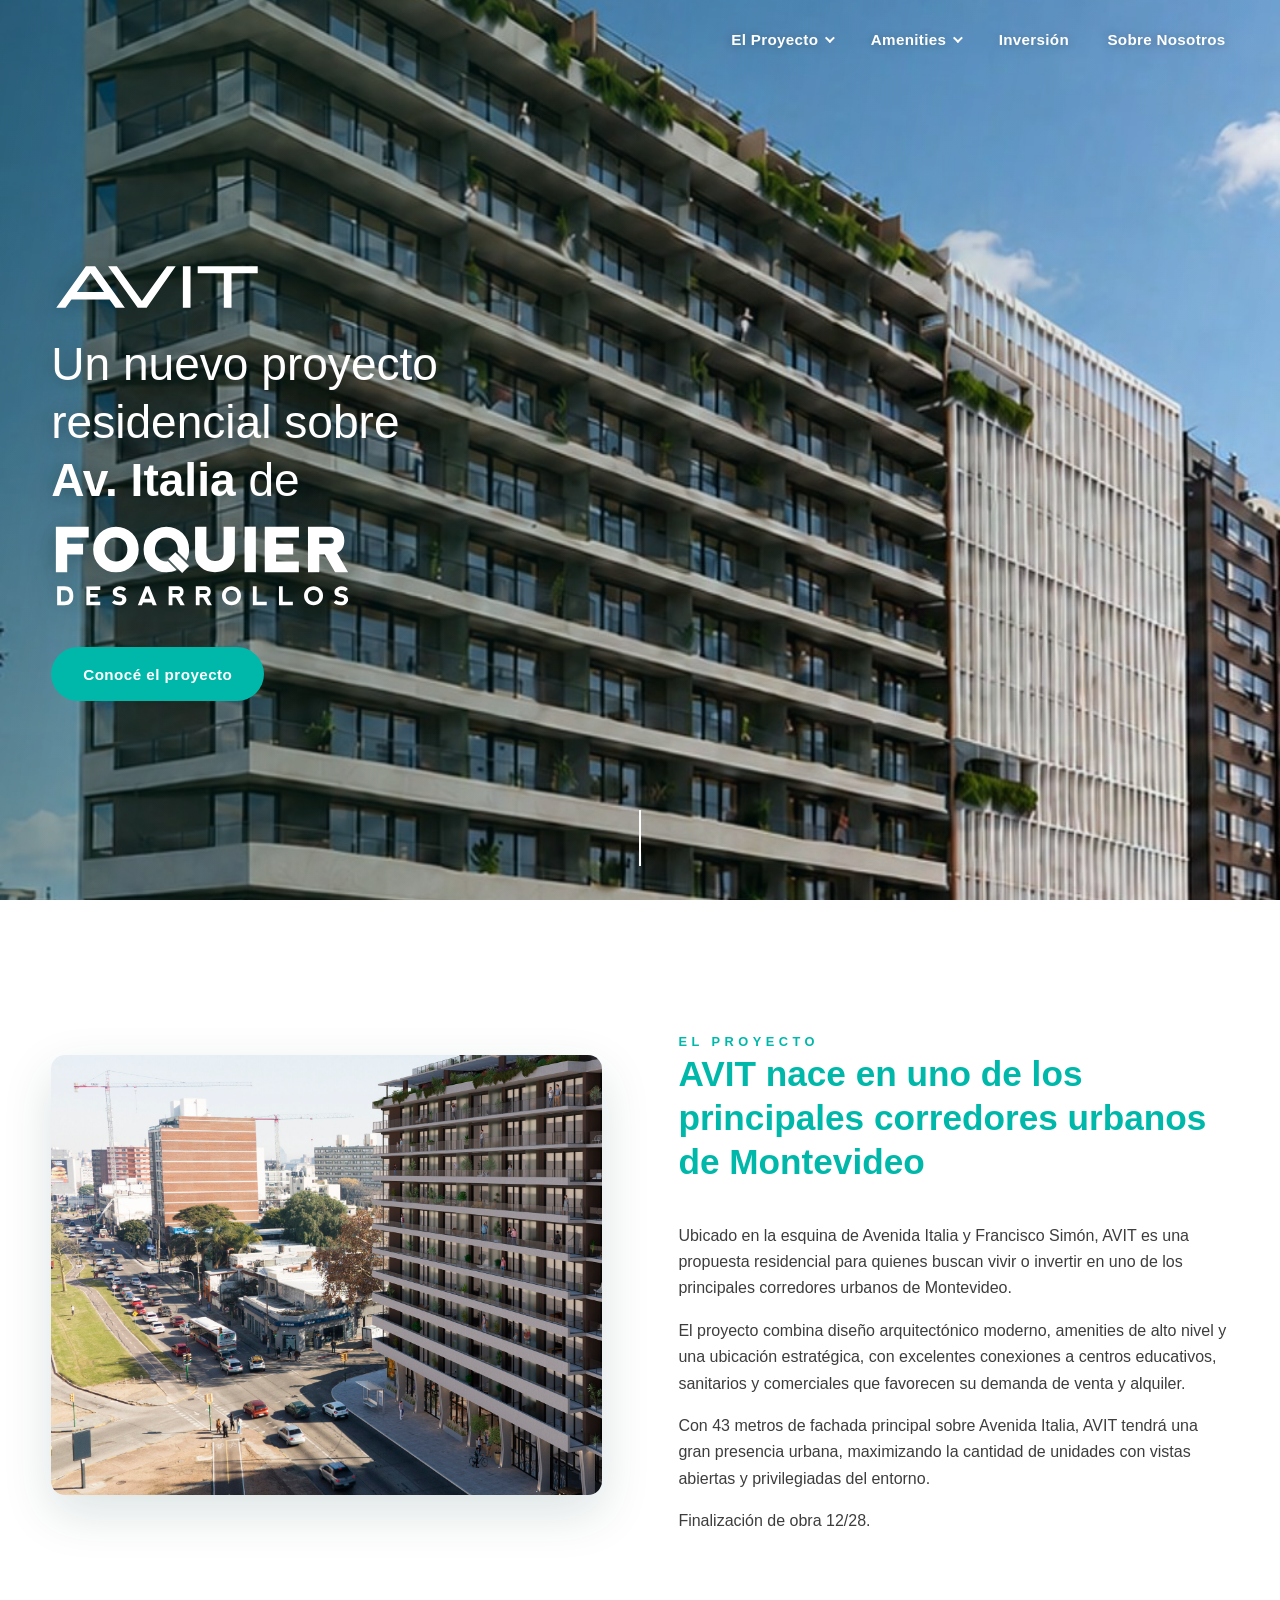
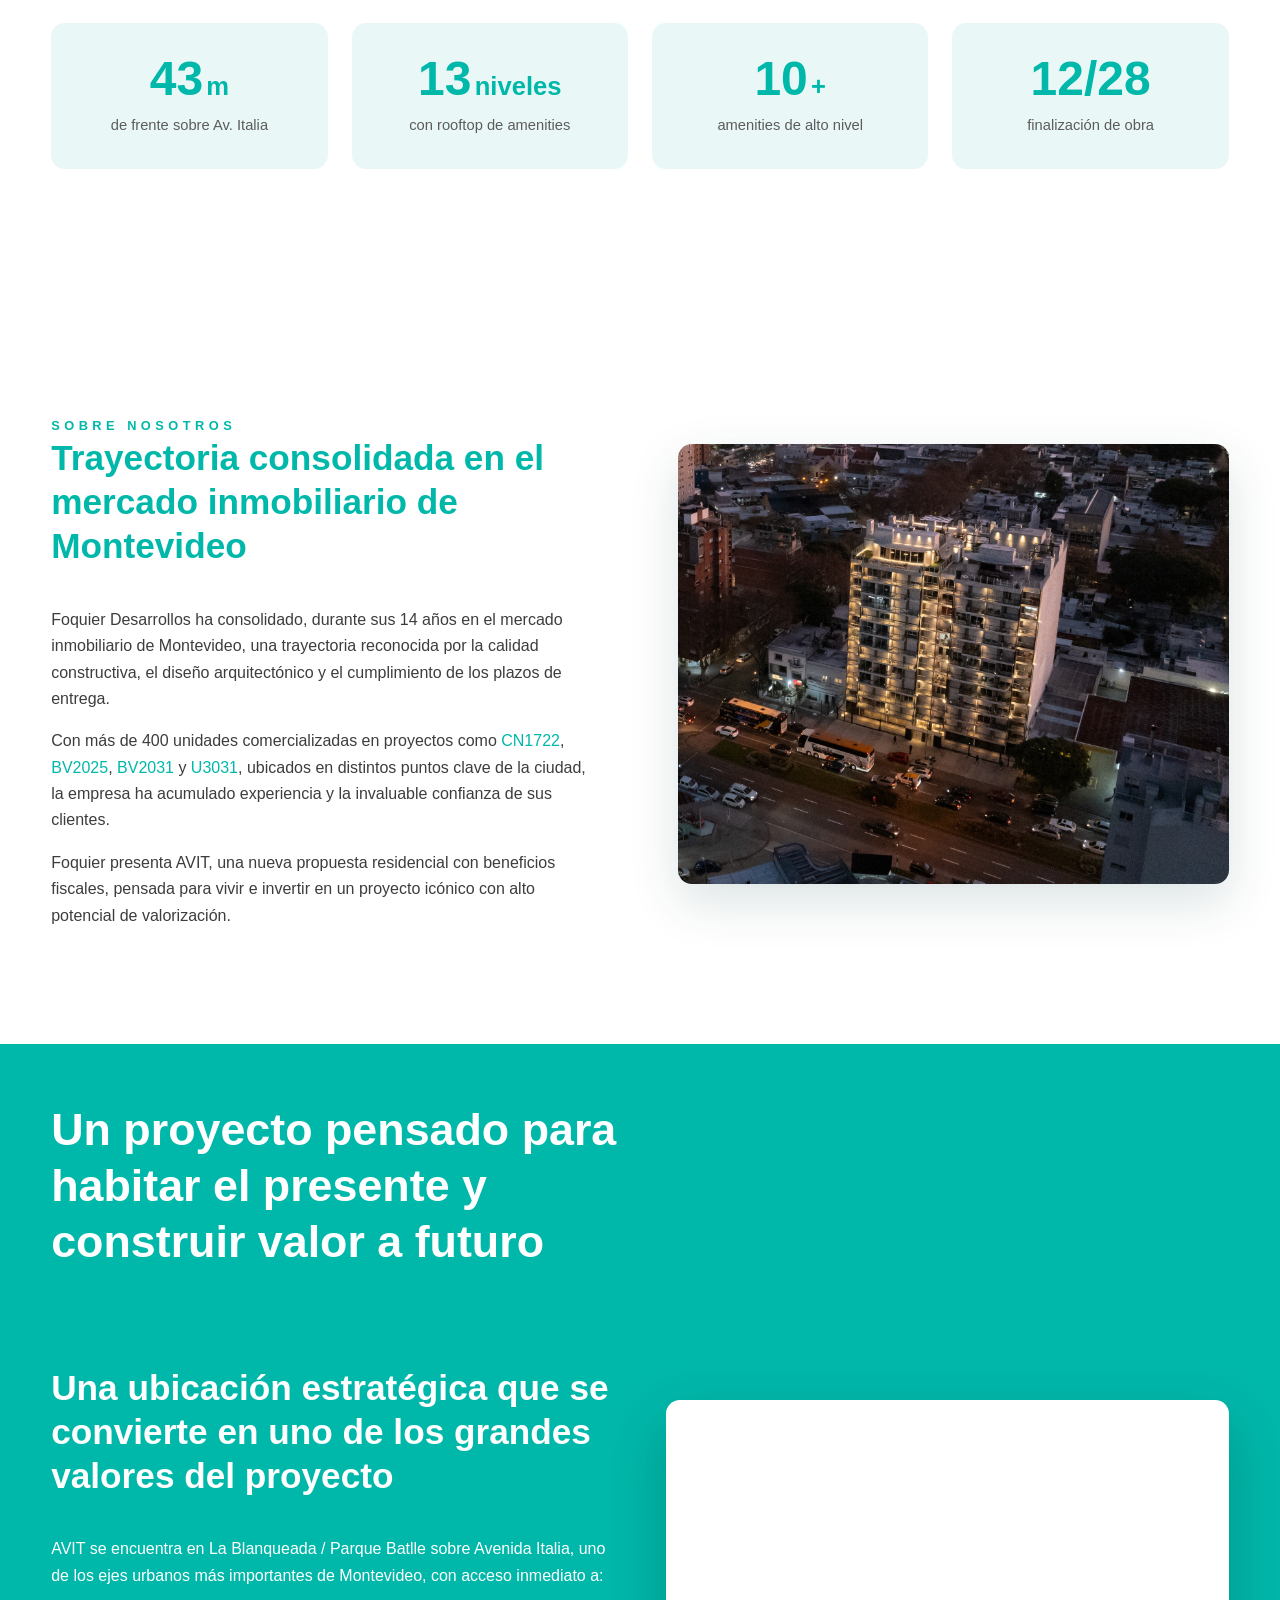
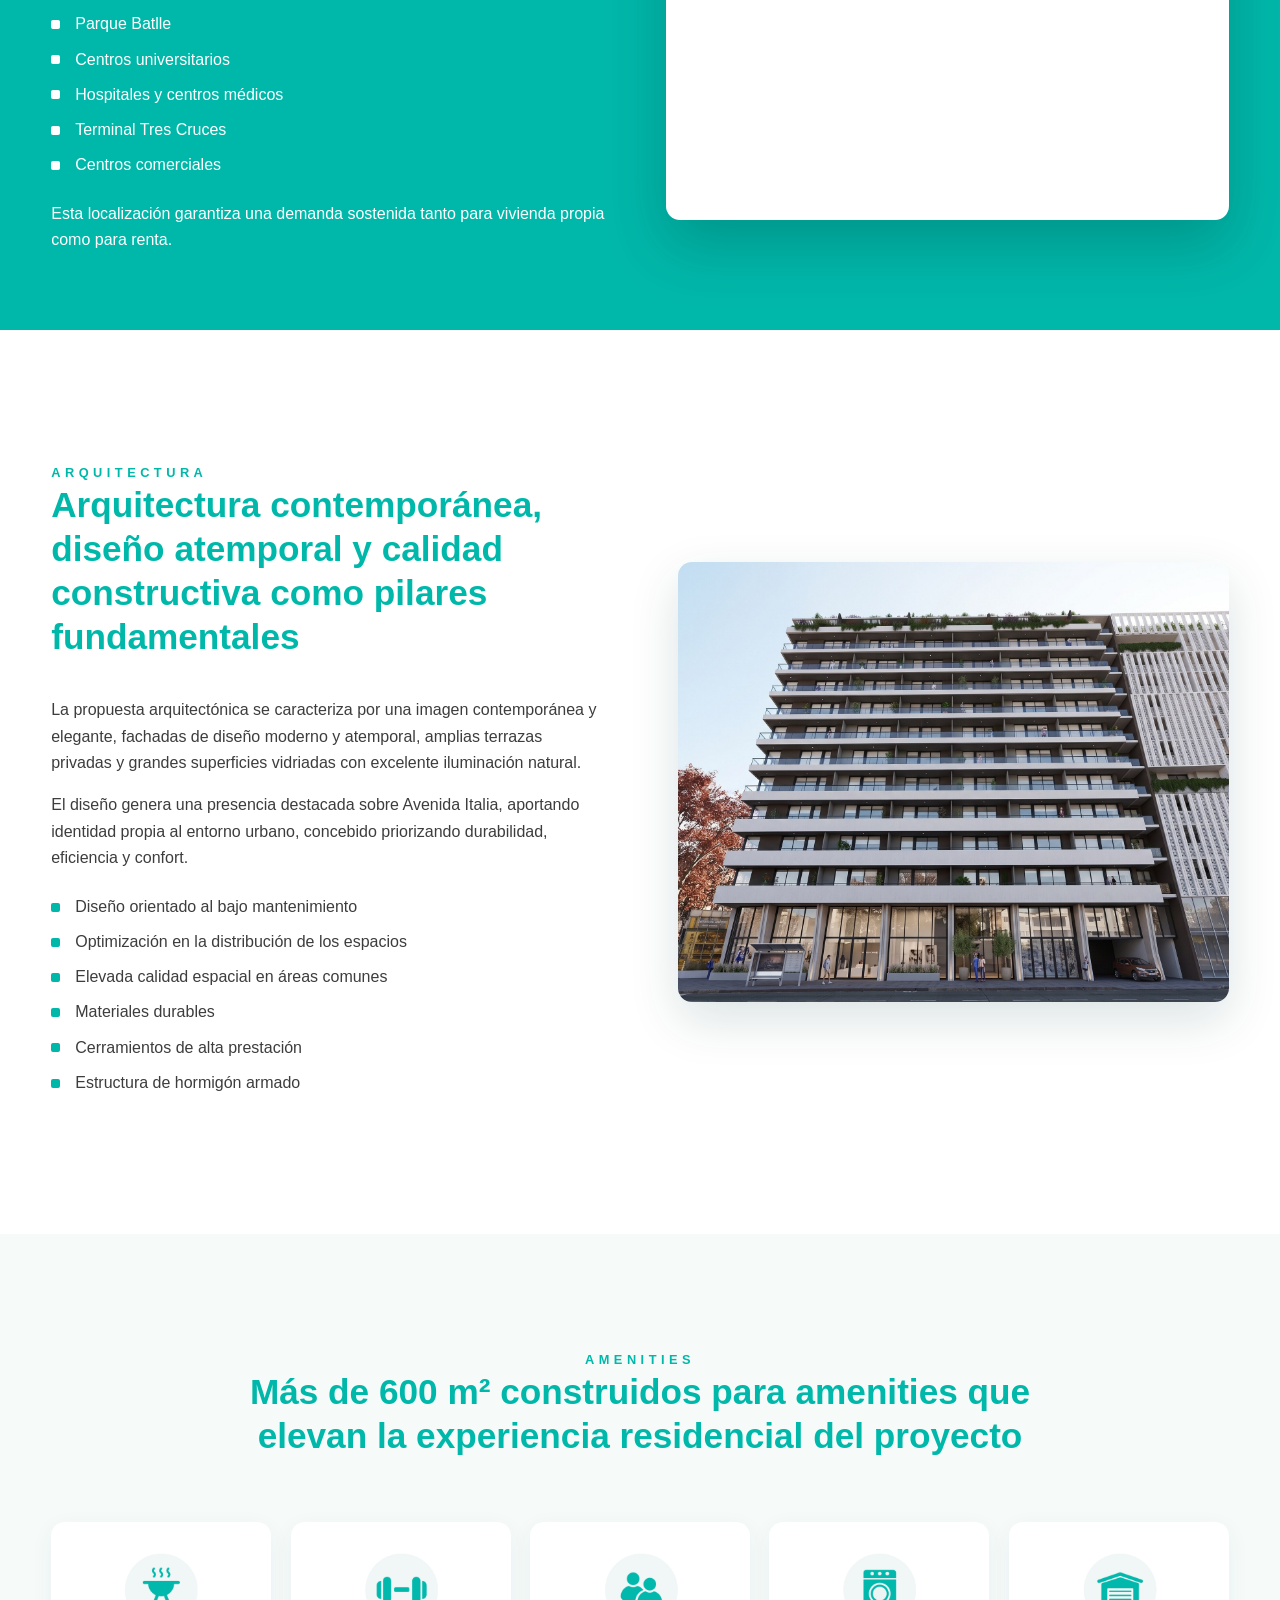
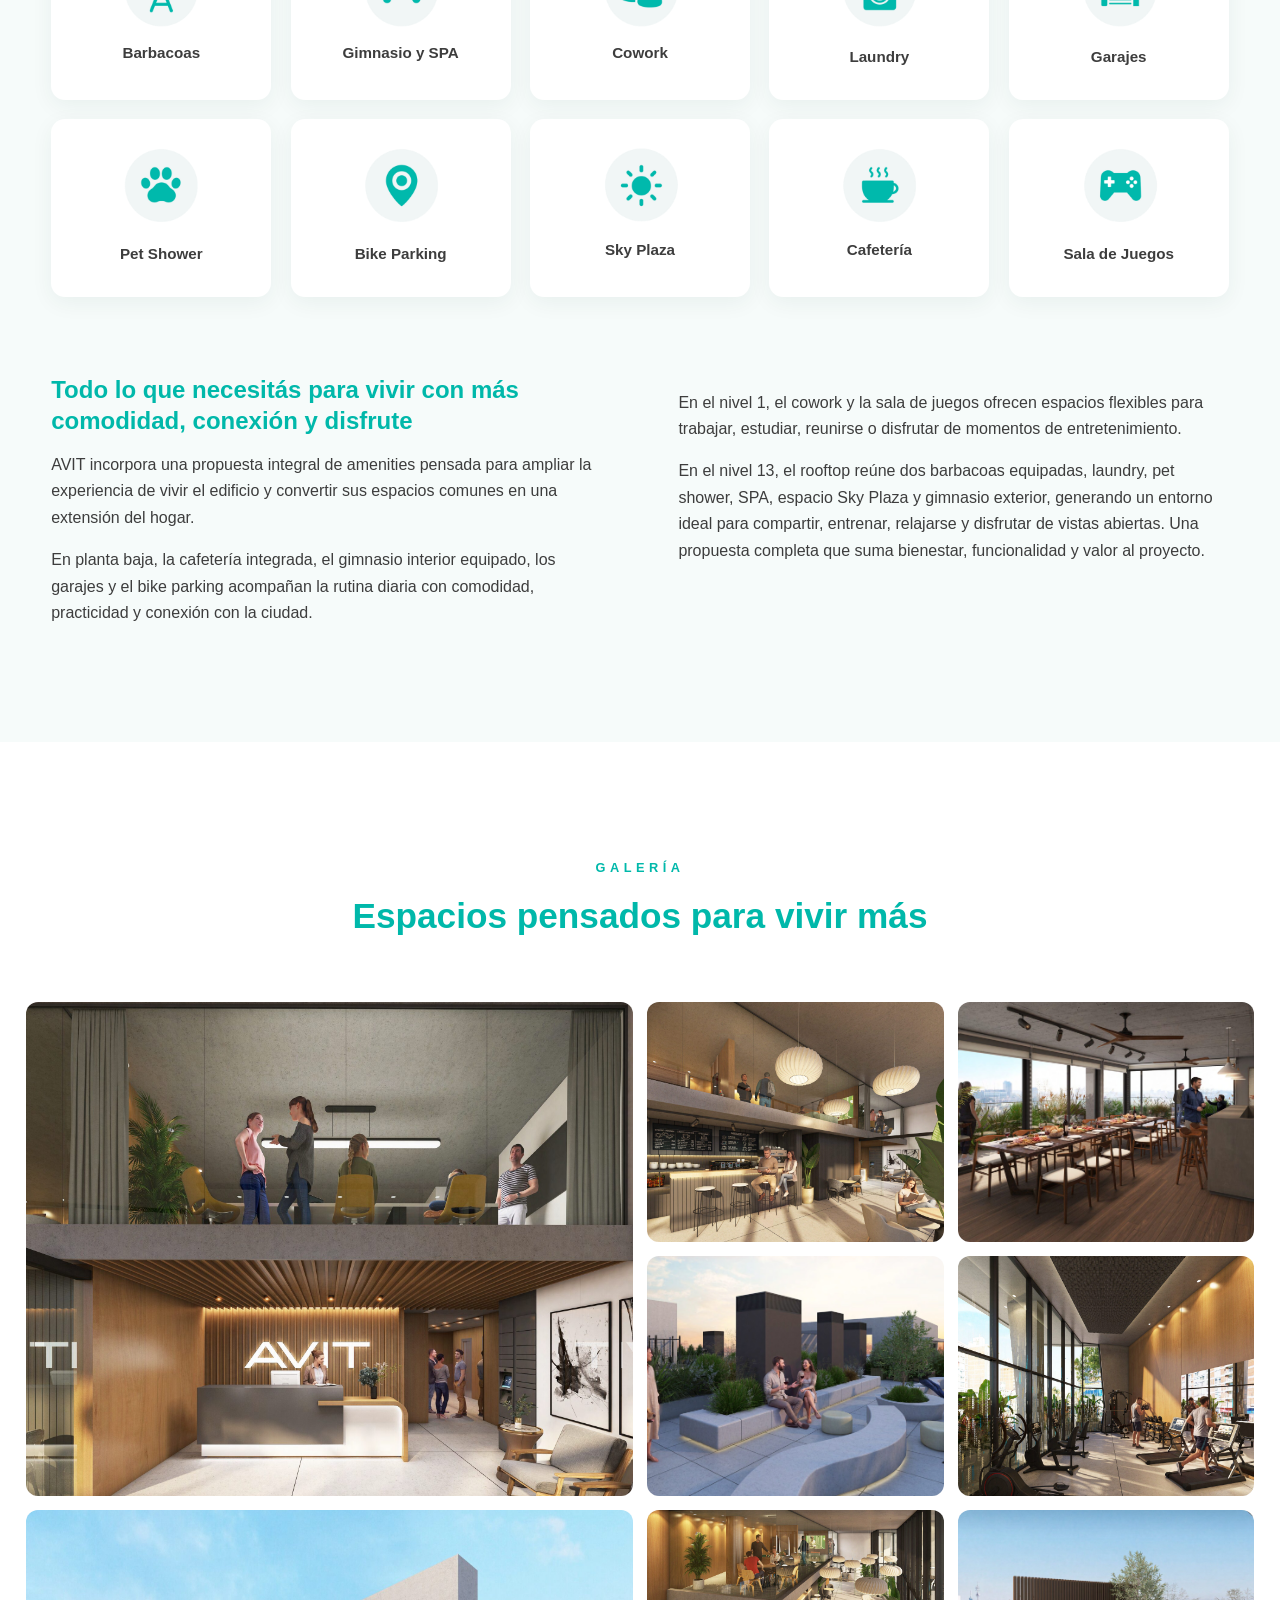
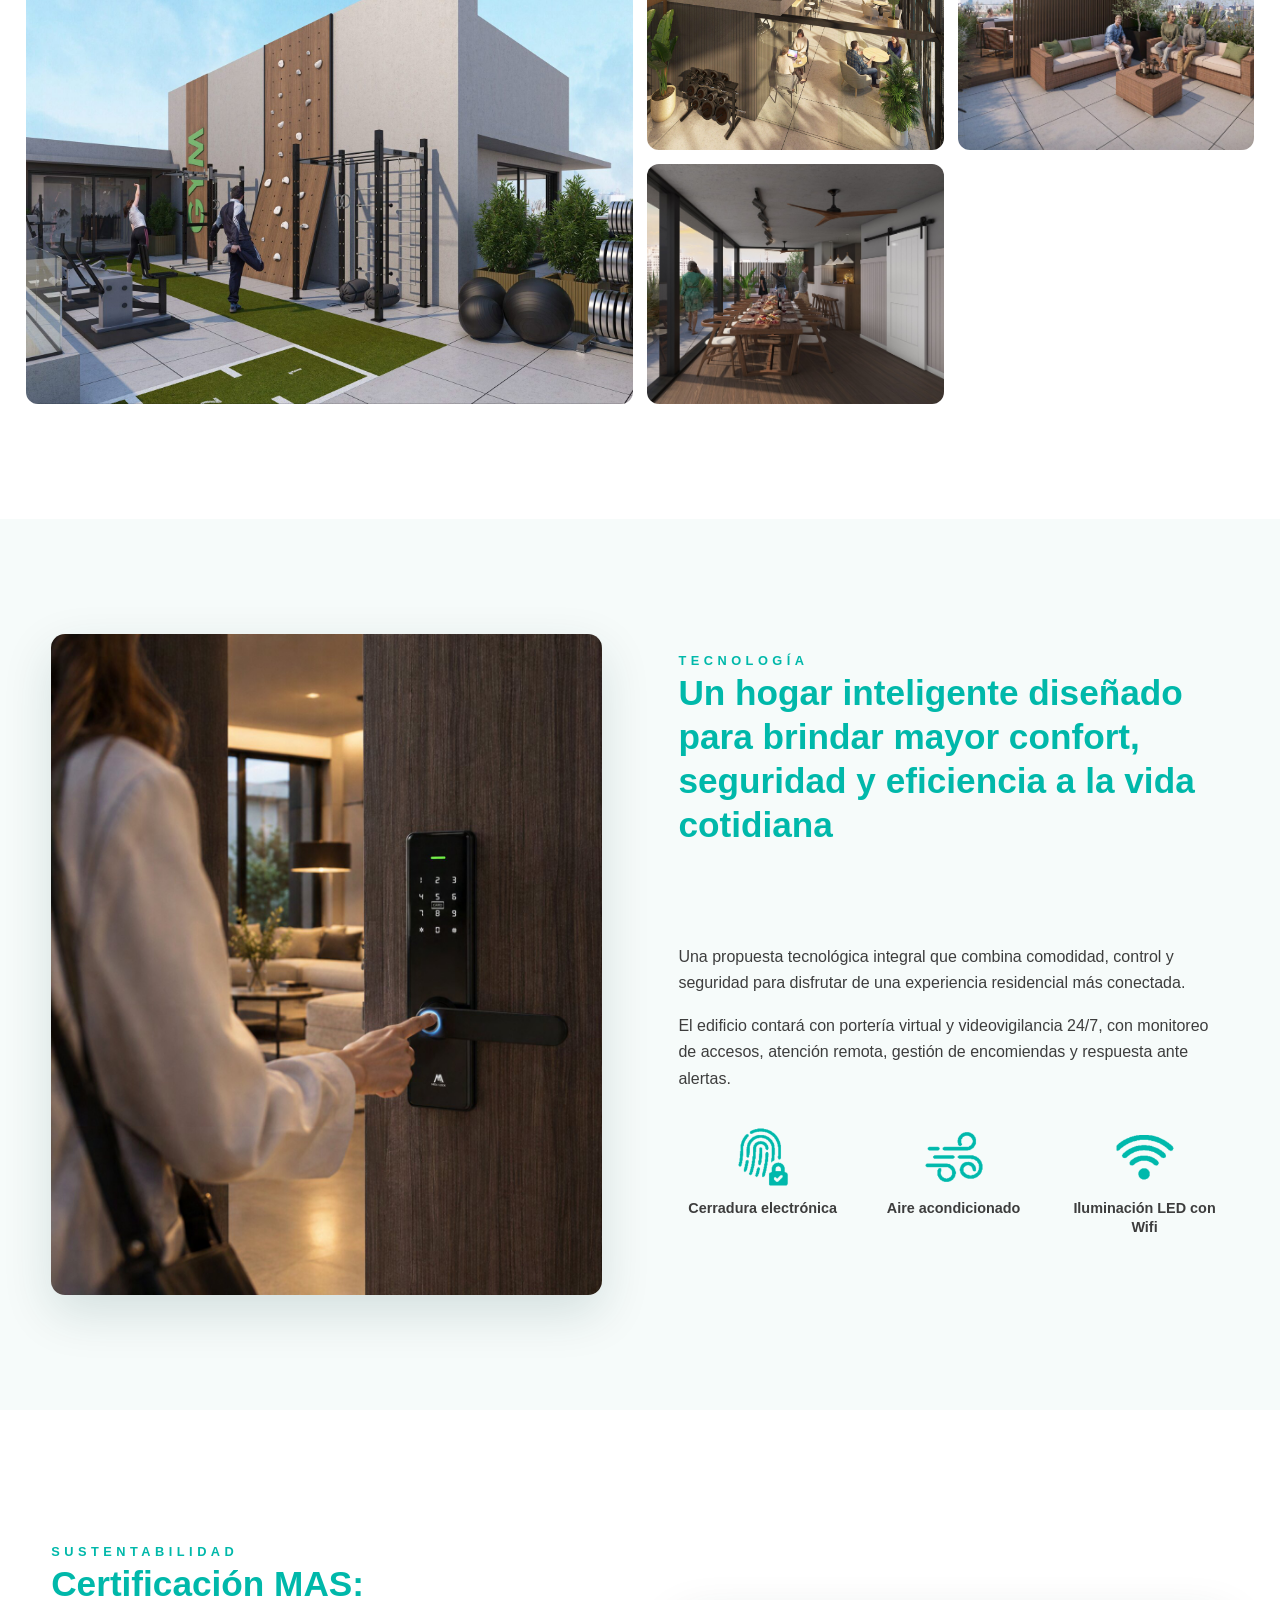
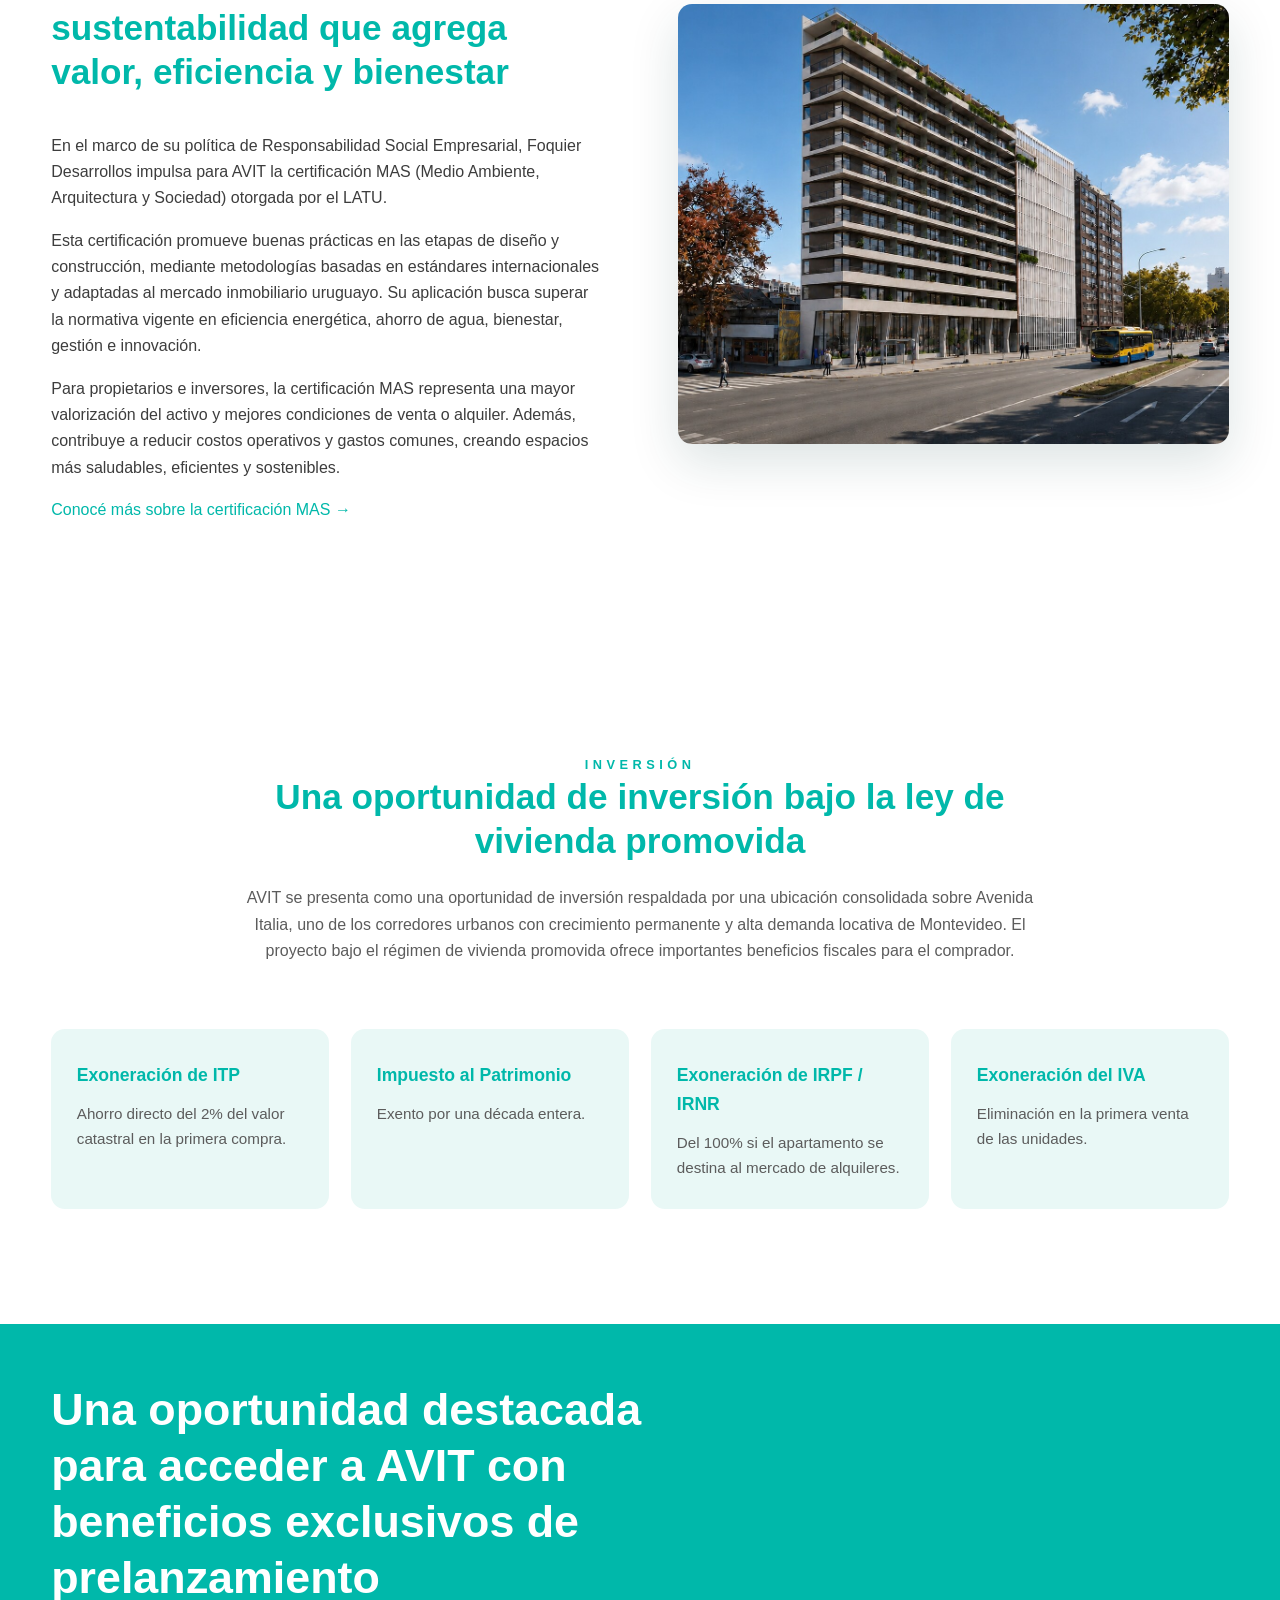
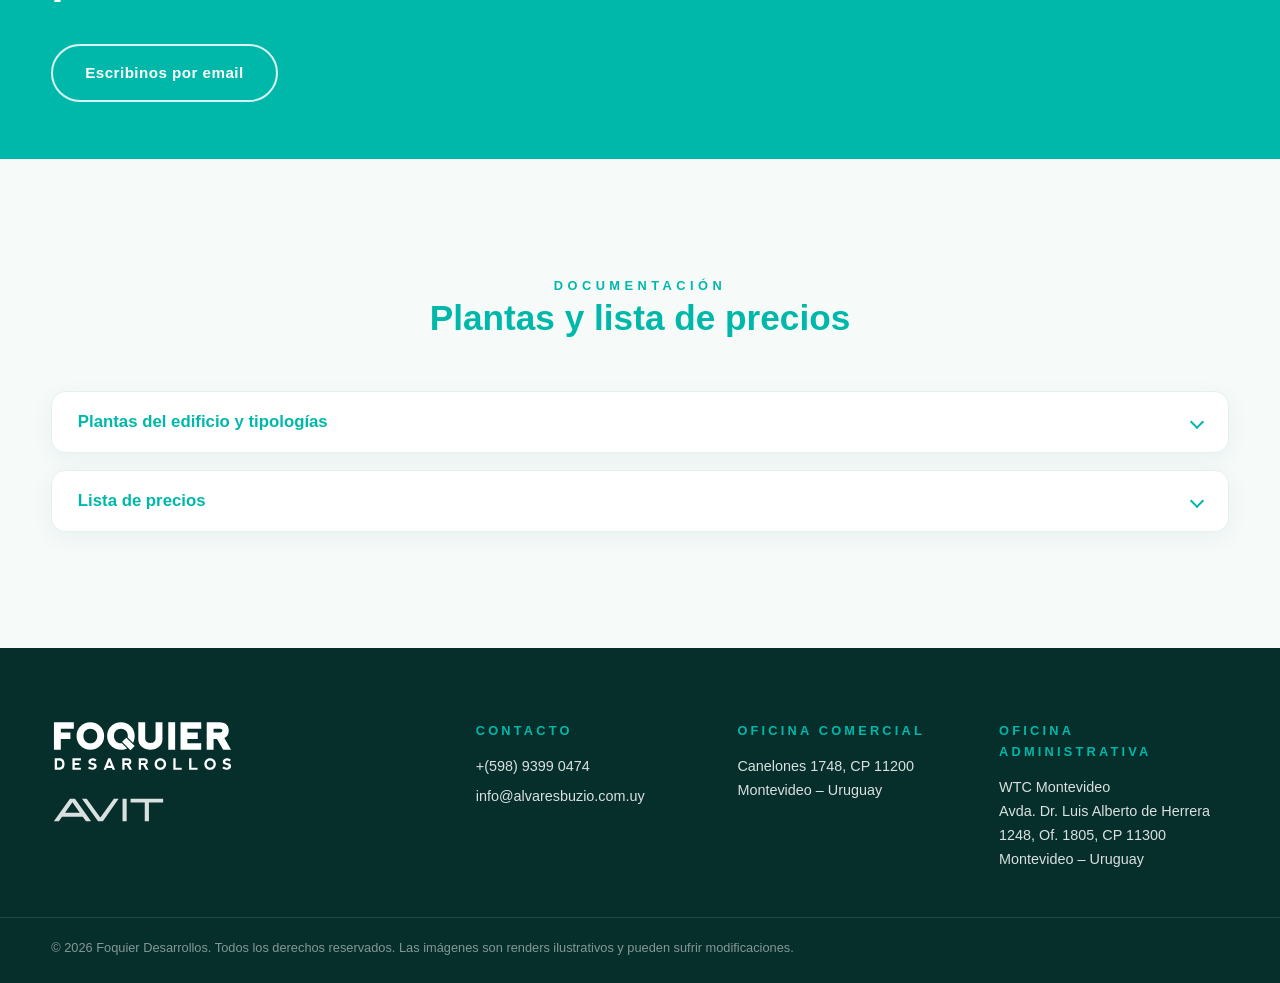
==== sin-whatsapp.html @ 175de778 "Commit" ====
<!DOCTYPE html>
<html lang="es">
<head>
  <meta charset="UTF-8">
  <meta name="viewport" content="width=device-width, initial-scale=1.0">
  <meta name="robots" content="noindex, nofollow">
  <title>AVIT — Un nuevo proyecto residencial sobre Av. Italia | Foquier Desarrollos</title>
  <meta name="description" content="AVIT, de Foquier Desarrollos: propuesta residencial contemporánea sobre Avenida Italia, Montevideo. Viví o invertí bajo la ley de vivienda promovida. Finalización de obra 12/28.">
  <meta property="og:title" content="AVIT — Foquier Desarrollos">
  <meta property="og:description" content="Un nuevo proyecto residencial sobre Av. Italia de Foquier Desarrollos.">
  <meta property="og:image" content="assets/img/hero-portada.jpg">
  <link rel="icon" type="image/svg+xml" href="assets/brand/favicon.svg">
  <link rel="stylesheet" href="https://use.typekit.net/oit7xxm.css">
  <link rel="stylesheet" href="css/styles.css">
</head>
<body>

  <!-- ===== HEADER ===== -->
  <header class="header" id="header">
    <div class="header__inner">
      <nav class="nav" id="nav" aria-label="Navegación principal">
        <ul class="nav__list">
          <li class="nav__item nav__item--drop">
            <button class="nav__link nav__drop-btn" aria-expanded="false">El Proyecto <span class="chev"></span></button>
            <ul class="dropdown">
              <li><a href="#proyecto" class="dropdown__link">Sobre AVIT</a></li>
              <li><a href="#ubicacion" class="dropdown__link">Ubicación</a></li>
              <li><a href="#arquitectura" class="dropdown__link">Arquitectura</a></li>
              <li><a href="#hogar" class="dropdown__link">Hogar inteligente</a></li>
              <li><a href="#sostenibilidad" class="dropdown__link">Certificación MAS</a></li>
              <li><a href="#documentacion" class="dropdown__link">Plantas y precios</a></li>
            </ul>
          </li>
          <li class="nav__item nav__item--drop">
            <button class="nav__link nav__drop-btn" aria-expanded="false">Amenities <span class="chev"></span></button>
            <ul class="dropdown">
              <li><a href="#amenities" class="dropdown__link">Propuesta integral</a></li>
              <li><a href="#galeria" class="dropdown__link">Galería de espacios</a></li>
            </ul>
          </li>
          <li class="nav__item"><a href="#inversion" class="nav__link">Inversión</a></li>
          <li class="nav__item"><a href="#nosotros" class="nav__link">Sobre Nosotros</a></li>
        </ul>
        
      </nav>

      <button class="burger" id="burger" aria-label="Abrir menú" aria-expanded="false">
        <span></span><span></span><span></span>
      </button>
    </div>
  </header>

  <!-- ===== HERO ===== -->
  <section class="hero" id="inicio">
    <div class="hero__bg" id="heroBg">
      <picture>
        <source media="(max-width: 860px)" srcset="assets/img/hero-portada-movil.jpg">
        <img src="assets/img/hero-portada.jpg" alt="Edificio AVIT sobre Avenida Italia">
      </picture>
    </div>
    <div class="hero__overlay"></div>
    <div class="hero__content">
      <img src="assets/brand/avit-blanco.svg" alt="AVIT" class="hero__avit hero__avit--blanco">
      <img src="assets/brand/avit-teal.svg" alt="AVIT" class="hero__avit hero__avit--teal">
      <h1 class="hero__title">Un nuevo proyecto residencial sobre <strong>Av.&nbsp;Italia</strong> de <img src="assets/brand/foquier-blanco.svg" alt="Foquier Desarrollos" class="hero__logo-inline hero__logo-inline--blanco"><img src="assets/brand/foquier-teal.svg" alt="Foquier Desarrollos" class="hero__logo-inline hero__logo-inline--teal"></h1>
      <div class="hero__ctas">
        <a href="#proyecto" class="btn btn--solid">Conocé el proyecto</a>
        
      </div>
    </div>
    <a href="#proyecto" class="hero__scroll" aria-label="Bajar">
      <span class="hero__scroll-line"></span>
    </a>
  </section>

  <!-- ===== EL PROYECTO ===== -->
  <section class="section" id="proyecto">
    <div class="container grid-2 grid-2--media-first grid-2--split">
      <div class="grid-2__heading reveal">
        <p class="tagline">El Proyecto</p>
        <h2 class="section__title">AVIT nace en uno de los principales corredores urbanos de Montevideo</h2>
      </div>
      <figure class="media reveal">
        <img src="assets/img/esquina-local.jpg" alt="Fachada de AVIT sobre Avenida Italia" loading="lazy">
      </figure>
      <div class="grid-2__body reveal reveal--delay-1">
        <p>Ubicado en la esquina de Avenida Italia y Francisco Simón, AVIT es una propuesta residencial para quienes buscan vivir o invertir en uno de los principales corredores urbanos de Montevideo.</p>
        <p>El proyecto combina diseño arquitectónico moderno, amenities de alto nivel y una ubicación estratégica, con excelentes conexiones a centros educativos, sanitarios y comerciales que favorecen su demanda de venta y alquiler.</p>
        <p>Con 43 metros de fachada principal sobre Avenida Italia, AVIT tendrá una gran presencia urbana, maximizando la cantidad de unidades con vistas abiertas y privilegiadas del entorno.</p>
        <p>Finalización de obra 12/28.</p>
      </div>
    </div>

    <div class="container stats reveal">
      <div class="stat"><span class="stat__num" data-count="43">0</span><span class="stat__suffix">m</span><p class="stat__label">de frente sobre Av. Italia</p></div>
      <div class="stat"><span class="stat__num" data-count="13">0</span><span class="stat__suffix">niveles</span><p class="stat__label">con rooftop de amenities</p></div>
      <div class="stat"><span class="stat__num" data-count="10">0</span><span class="stat__suffix">+</span><p class="stat__label">amenities de alto nivel</p></div>
      <div class="stat"><span class="stat__num stat__num--text">12/28</span><p class="stat__label">finalización de obra</p></div>
    </div>
  </section>

  <!-- ===== SOBRE NOSOTROS ===== -->
  <section class="section" id="nosotros">
    <div class="container grid-2 grid-2--split">
      <div class="grid-2__heading reveal">
        <p class="tagline">Sobre Nosotros</p>
        <h2 class="section__title">Trayectoria consolidada en el mercado inmobiliario de Montevideo</h2>
      </div>
      <figure class="media reveal reveal--delay-1">
        <picture>
          <source media="(max-width: 860px)" srcset="assets/img/obra-equipo-mobile.jpg">
          <img src="assets/img/obra-equipo.jpg" alt="Equipo de Foquier Desarrollos en obra" loading="lazy">
        </picture>
      </figure>
      <div class="grid-2__body reveal">
        <p>Foquier Desarrollos ha consolidado, durante sus 14 años en el mercado inmobiliario de Montevideo, una trayectoria reconocida por la calidad constructiva, el diseño arquitectónico y el cumplimiento de los plazos de entrega.</p>
        <p>Con más de 400 unidades comercializadas en proyectos como <a href="https://foquier.com.uy/cn1722/" target="_blank" rel="noopener">CN1722</a>, <a href="https://foquier.com.uy/bv2025/" target="_blank" rel="noopener">BV2025</a>, <a href="https://foquier.com.uy/bv2031/" target="_blank" rel="noopener">BV2031</a> y <a href="https://foquier.com.uy/u3031/" target="_blank" rel="noopener">U3031</a>, ubicados en distintos puntos clave de la ciudad, la empresa ha acumulado experiencia y la invaluable confianza de sus clientes.</p>
        <p>Foquier presenta AVIT, una nueva propuesta residencial con beneficios fiscales, pensada para vivir e invertir en un proyecto icónico con alto potencial de valorización.</p>
      </div>
    </div>
  </section>

  <!-- ===== BANDA TEAL ===== -->
  <section class="band">
    <div class="container">
      <h2 class="band__text reveal">Un proyecto pensado para habitar el presente y construir valor a futuro</h2>
    </div>
  </section>

  <!-- ===== UBICACION ===== -->
  <section class="section section--teal" id="ubicacion">
    <div class="container grid-2 grid-2--split">
      <div class="grid-2__heading reveal">
        <h2 class="section__title section__title--onteal">Una ubicación estratégica que se convierte en uno de los grandes valores del proyecto</h2>
      </div>
      <figure class="map reveal">
        <iframe src="https://www.google.com/maps?q=-34.887285,-56.144603&z=18&output=embed" title="Ubicación de AVIT: Av. Italia y Francisco Simón, Montevideo" loading="lazy" referrerpolicy="no-referrer-when-downgrade" allowfullscreen></iframe>
      </figure>
      <div class="grid-2__body reveal reveal--delay-1">
        <p>AVIT se encuentra en La Blanqueada / Parque Batlle sobre Avenida Italia, uno de los ejes urbanos más importantes de Montevideo, con acceso inmediato a:</p>
        <ul class="squares squares--onteal">
          <li>Parque Batlle</li>
          <li>Centros universitarios</li>
          <li>Hospitales y centros médicos</li>
          <li>Terminal Tres Cruces</li>
          <li>Centros comerciales</li>
        </ul>
        <p>Esta localización garantiza una demanda sostenida tanto para vivienda propia como para renta.</p>
      </div>
    </div>
  </section>

  <!-- ===== ARQUITECTURA ===== -->
  <section class="section" id="arquitectura">
    <div class="container grid-2 grid-2--split">
      <div class="grid-2__heading reveal">
        <p class="tagline">Arquitectura</p>
        <h2 class="section__title">Arquitectura contemporánea, diseño atemporal y calidad constructiva como pilares fundamentales</h2>
      </div>
      <figure class="media reveal reveal--delay-1">
        <img src="assets/img/fachada-cafe.jpg" alt="Planta baja de AVIT con cafetería integrada" loading="lazy">
      </figure>
      <div class="grid-2__body reveal">
        <p>La propuesta arquitectónica se caracteriza por una imagen contemporánea y elegante, fachadas de diseño moderno y atemporal, amplias terrazas privadas y grandes superficies vidriadas con excelente iluminación natural.</p>
        <p>El diseño genera una presencia destacada sobre Avenida Italia, aportando identidad propia al entorno urbano, concebido priorizando durabilidad, eficiencia y confort.</p>
        <ul class="squares">
          <li>Diseño orientado al bajo mantenimiento</li>
          <li>Optimización en la distribución de los espacios</li>
          <li>Elevada calidad espacial en áreas comunes</li>
          <li>Materiales durables</li>
          <li>Cerramientos de alta prestación</li>
          <li>Estructura de hormigón armado</li>
        </ul>
      </div>
    </div>
  </section>

  <!-- ===== AMENITIES ===== -->
  <section class="section section--soft" id="amenities">
    <div class="container">
      <div class="center-head reveal">
        <p class="tagline">Amenities</p>
        <h2 class="section__title">Más de 600 m² construidos para amenities que elevan la experiencia residencial del proyecto</h2>
      </div>
      <div class="amenities-grid">
        <button class="amenity amenity--clickable reveal" data-img="assets/img/barbacoa.jpg" data-caption="Barbacoa · Rooftop nivel 13"><img src="assets/icons/barbacoas.png" alt="" loading="lazy"><p>Barbacoas</p><span class="amenity__hint">Ver espacio</span></button>
        <button class="amenity amenity--clickable reveal" data-img="assets/img/gimnasio-interior.jpg" data-caption="Gimnasio interior · Planta baja"><img src="assets/icons/gimnasio.png" alt="" loading="lazy"><p>Gimnasio y SPA</p><span class="amenity__hint">Ver espacio</span></button>
        <button class="amenity amenity--clickable reveal" data-img="assets/img/cafeteria-doble-altura.jpg" data-caption="Cowork · Nivel 1"><img src="assets/icons/cowork.png" alt="" loading="lazy"><p>Cowork</p><span class="amenity__hint">Ver espacio</span></button>
        <div class="amenity reveal"><img src="assets/icons/laundry.png" alt="" loading="lazy"><p>Laundry</p></div>
        <div class="amenity reveal"><img src="assets/icons/garajes.png" alt="" loading="lazy"><p>Garajes</p></div>
        <div class="amenity reveal"><img src="assets/icons/pet-shower.png" alt="" loading="lazy"><p>Pet Shower</p></div>
        <div class="amenity reveal"><img src="assets/icons/bike-parking.png" alt="" loading="lazy"><p>Bike Parking</p></div>
        <button class="amenity amenity--clickable reveal" data-img="assets/img/terraza.jpg" data-caption="Sky Plaza · Rooftop nivel 13"><img src="assets/icons/sky-plaza.png" alt="" loading="lazy"><p>Sky Plaza</p><span class="amenity__hint">Ver espacio</span></button>
        <button class="amenity amenity--clickable reveal" data-img="assets/img/cafeteria.jpg" data-caption="Cafetería · Planta baja"><img src="assets/icons/cafeteria.png" alt="" loading="lazy"><p>Cafetería</p><span class="amenity__hint">Ver espacio</span></button>
        <div class="amenity reveal"><img src="assets/icons/sala-juegos.png" alt="" loading="lazy"><p>Sala de Juegos</p></div>
      </div>

      <div class="grid-2 amenities-text">
        <div class="reveal">
          <h3 class="section__subtitle">Todo lo que necesitás para vivir con más comodidad, conexión y disfrute</h3>
          <p>AVIT incorpora una propuesta integral de amenities pensada para ampliar la experiencia de vivir el edificio y convertir sus espacios comunes en una extensión del hogar.</p>
          <p>En planta baja, la cafetería integrada, el gimnasio interior equipado, los garajes y el bike parking acompañan la rutina diaria con comodidad, practicidad y conexión con la ciudad.</p>
        </div>
        <div class="reveal reveal--delay-1">
          <p>En el nivel 1, el cowork y la sala de juegos ofrecen espacios flexibles para trabajar, estudiar, reunirse o disfrutar de momentos de entretenimiento.</p>
          <p>En el nivel 13, el rooftop reúne dos barbacoas equipadas, laundry, pet shower, SPA, espacio Sky Plaza y gimnasio exterior, generando un entorno ideal para compartir, entrenar, relajarse y disfrutar de vistas abiertas. Una propuesta completa que suma bienestar, funcionalidad y valor al proyecto.</p>
        </div>
      </div>
    </div>
  </section>

  <!-- ===== GALERIA ===== -->
  <section class="gallery" id="galeria">
    <div class="container center-head reveal">
      <p class="tagline">Galería</p>
      <h2 class="section__title">Espacios pensados para vivir más</h2>
    </div>
    <div class="gallery__grid">
      <figure class="gallery__item reveal" data-caption="Lobby"><img src="assets/img/lobby.jpg" alt="Lobby de AVIT" loading="lazy"><figcaption>Lobby</figcaption></figure>
      <figure class="gallery__item reveal" data-caption="Cafetería"><img src="assets/img/cafeteria.jpg" alt="Cafetería de AVIT" loading="lazy"><figcaption>Cafetería</figcaption></figure>
      <figure class="gallery__item reveal" data-caption="Barbacoa"><img src="assets/img/barbacoa.jpg" alt="Barbacoa en el rooftop de AVIT" loading="lazy"><figcaption>Barbacoa</figcaption></figure>
      <figure class="gallery__item reveal" data-caption="Terraza"><img src="assets/img/terraza.jpg" alt="Terraza Sky Plaza de AVIT" loading="lazy"><figcaption>Terraza</figcaption></figure>
      <figure class="gallery__item reveal" data-caption="Gimnasio interior"><img src="assets/img/gimnasio-interior.jpg" alt="Gimnasio interior de AVIT" loading="lazy"><figcaption>Gimnasio interior</figcaption></figure>
      <figure class="gallery__item reveal" data-caption="Gimnasio exterior"><img src="assets/img/gimnasio-exterior.jpg" alt="Gimnasio exterior en el rooftop de AVIT" loading="lazy"><figcaption>Gimnasio exterior</figcaption></figure>
      <figure class="gallery__item reveal" data-caption="Espacios comunes"><img src="assets/img/cafeteria-doble-altura.jpg" alt="Cafetería de doble altura de AVIT" loading="lazy"><figcaption>Espacios comunes</figcaption></figure>
      <figure class="gallery__item reveal" data-caption="Rooftop"><img src="assets/img/rooftop-lounge.jpg" alt="Rooftop lounge de AVIT" loading="lazy"><figcaption>Rooftop</figcaption></figure>
      <figure class="gallery__item reveal" data-caption="Barbacoa"><img src="assets/img/barbacoa-terraza.jpg" alt="Espacio de barbacoa en el rooftop de AVIT" loading="lazy"><figcaption>Barbacoa</figcaption></figure>
    </div>
  </section>

  <!-- ===== HOGAR INTELIGENTE ===== -->
  <section class="section section--soft" id="hogar">
    <div class="container grid-2 grid-2--media-first grid-2--split">
      <div class="grid-2__heading reveal">
        <p class="tagline">Tecnología</p>
        <h2 class="section__title">Un hogar inteligente diseñado para brindar mayor confort, seguridad y eficiencia a la vida cotidiana</h2>
      </div>
      <figure class="media reveal">
        <img src="assets/img/hogar-inteligente.jpg" alt="Cerradura electrónica inteligente en una unidad de AVIT" loading="lazy">
      </figure>
      <div class="grid-2__body reveal reveal--delay-1">
        <p>Una propuesta tecnológica integral que combina comodidad, control y seguridad para disfrutar de una experiencia residencial más conectada.</p>
        <p>El edificio contará con portería virtual y videovigilancia 24/7, con monitoreo de accesos, atención remota, gestión de encomiendas y respuesta ante alertas.</p>
        <div class="tech-icons">
          <div class="tech-icon reveal"><img src="assets/icons/tec-cerradura.png" alt="" loading="lazy"><span>Cerradura electrónica</span></div>
          <div class="tech-icon reveal reveal--delay-1"><img src="assets/icons/tec-aire.png" alt="" loading="lazy"><span>Aire acondicionado</span></div>
          <div class="tech-icon reveal reveal--delay-2"><img src="assets/icons/tec-wifi.png" alt="" loading="lazy"><span>Iluminación LED con Wifi</span></div>
        </div>
      </div>
    </div>
  </section>

  <!-- ===== CERTIFICACION MAS ===== -->
  <section class="section" id="sostenibilidad">
    <div class="container grid-2 grid-2--split">
      <div class="grid-2__heading reveal">
        <p class="tagline">Sustentabilidad</p>
        <h2 class="section__title">Certificación MAS: sustentabilidad que agrega valor, eficiencia y bienestar</h2>
      </div>
      <figure class="media reveal reveal--delay-1">
        <img src="assets/img/certificacion-mas.jpg" alt="Fachada de AVIT sobre Avenida Italia — Certificación MAS" loading="lazy">
      </figure>
      <div class="grid-2__body reveal">
        <p>En el marco de su política de Responsabilidad Social Empresarial, Foquier Desarrollos impulsa para AVIT la certificación MAS (Medio Ambiente, Arquitectura y Sociedad) otorgada por el LATU.</p>
        <p>Esta certificación promueve buenas prácticas en las etapas de diseño y construcción, mediante metodologías basadas en estándares internacionales y adaptadas al mercado inmobiliario uruguayo. Su aplicación busca superar la normativa vigente en eficiencia energética, ahorro de agua, bienestar, gestión e innovación.</p>
        <p>Para propietarios e inversores, la certificación MAS representa una mayor valorización del activo y mejores condiciones de venta o alquiler. Además, contribuye a reducir costos operativos y gastos comunes, creando espacios más saludables, eficientes y sostenibles.</p>
        <p><a href="https://certificacionmas.com.uy/" target="_blank" rel="noopener">Conocé más sobre la certificación MAS →</a></p>
      </div>
    </div>
  </section>

  <!-- ===== INVERSION ===== -->
  <section class="section" id="inversion">
    <div class="container">
      <div class="center-head reveal">
        <p class="tagline">Inversión</p>
        <h2 class="section__title">Una oportunidad de inversión bajo la ley de vivienda promovida</h2>
        <p class="center-head__body">AVIT se presenta como una oportunidad de inversión respaldada por una ubicación consolidada sobre Avenida Italia, uno de los corredores urbanos con crecimiento permanente y alta demanda locativa de Montevideo. El proyecto bajo el régimen de vivienda promovida ofrece importantes beneficios fiscales para el comprador.</p>
      </div>
      <div class="benefits">
        <article class="benefit reveal"><h3>Exoneración de ITP</h3><p>Ahorro directo del 2% del valor catastral en la primera compra.</p></article>
        <article class="benefit reveal reveal--delay-1"><h3>Impuesto al Patrimonio</h3><p>Exento por una década entera.</p></article>
        <article class="benefit reveal reveal--delay-2"><h3>Exoneración de IRPF / IRNR</h3><p>Del 100% si el apartamento se destina al mercado de alquileres.</p></article>
        <article class="benefit reveal reveal--delay-3"><h3>Exoneración del IVA</h3><p>Eliminación en la primera venta de las unidades.</p></article>
      </div>
    </div>
  </section>

  <!-- ===== CTA PRELANZAMIENTO ===== -->
  <section class="band band--cta" id="prelanzamiento">
    <div class="container">
      <h2 class="band__text reveal">Una oportunidad destacada para acceder a AVIT con beneficios exclusivos de prelanzamiento</h2>
      <div class="band__ctas reveal reveal--delay-1">
        
        <a href="mailto:info@alvaresbuzio.com.uy?subject=Consulta%20AVIT%20—%20Prelanzamiento" class="btn btn--ghost-white">Escribinos por email</a>
      </div>
    </div>
  </section>

  <!-- ===== DOCUMENTACION ===== -->
  <section class="section section--soft" id="documentacion">
    <div class="container">
      <div class="center-head reveal">
        <p class="tagline">Documentación</p>
        <h2 class="section__title">Plantas y lista de precios</h2>
      </div>

      <div class="accordion reveal">
        <button class="accordion__head" aria-expanded="false">Plantas del edificio y tipologías <span class="accordion__chev"></span></button>
        <div class="accordion__body">
          <div class="accordion__inner">
            <div class="accordion__content">
              <h3 class="accordion__subtitle">Tipologías — 1 dormitorio</h3>
              <div class="doc-grid doc-grid--tipologia">
        <button class="doc-item" data-full="assets/docs/plantas-08.jpg" data-caption="Apartamento 101 · 1 dormitorio" data-price="u-101"><img src="assets/docs/thumbs/plantas-08.jpg" alt="Apartamento 101 · 1 dormitorio" loading="lazy"><span>Apartamento 101</span></button>
        <button class="doc-item" data-full="assets/docs/plantas-09.jpg" data-caption="Apartamento 102 · 1 dormitorio" data-price="u-102"><img src="assets/docs/thumbs/plantas-09.jpg" alt="Apartamento 102 · 1 dormitorio" loading="lazy"><span>Apartamento 102</span></button>
        <button class="doc-item" data-full="assets/docs/plantas-10.jpg" data-caption="Apartamento 103 · 1 dormitorio" data-price="u-103"><img src="assets/docs/thumbs/plantas-10.jpg" alt="Apartamento 103 · 1 dormitorio" loading="lazy"><span>Apartamento 103</span></button>
        <button class="doc-item" data-full="assets/docs/plantas-12.jpg" data-caption="Apartamento 105 · 1 dormitorio" data-price="u-105"><img src="assets/docs/thumbs/plantas-12.jpg" alt="Apartamento 105 · 1 dormitorio" loading="lazy"><span>Apartamento 105</span></button>
        <button class="doc-item" data-full="assets/docs/plantas-13.jpg" data-caption="Apartamento 106 · 1 dormitorio" data-price="u-106"><img src="assets/docs/thumbs/plantas-13.jpg" alt="Apartamento 106 · 1 dormitorio" loading="lazy"><span>Apartamento 106</span></button>
        <button class="doc-item" data-full="assets/docs/plantas-14.jpg" data-caption="Apartamento 107 · 1 dormitorio" data-price="u-107"><img src="assets/docs/thumbs/plantas-14.jpg" alt="Apartamento 107 · 1 dormitorio" loading="lazy"><span>Apartamento 107</span></button>
        <button class="doc-item" data-full="assets/docs/plantas-15.jpg" data-caption="Apartamentos del 201 al 1101 · 1 dormitorio" data-price="u-201"><img src="assets/docs/thumbs/plantas-15.jpg" alt="Apartamentos del 201 al 1101 · 1 dormitorio" loading="lazy"><span>Apartamentos del 201 al 1101</span></button>
        <button class="doc-item" data-full="assets/docs/plantas-16.jpg" data-caption="Apartamentos del 202 al 1102 · 1 dormitorio" data-price="u-202"><img src="assets/docs/thumbs/plantas-16.jpg" alt="Apartamentos del 202 al 1102 · 1 dormitorio" loading="lazy"><span>Apartamentos del 202 al 1102</span></button>
        <button class="doc-item" data-full="assets/docs/plantas-17.jpg" data-caption="Apartamentos del 203 al 1103 · 1 dormitorio" data-price="u-203"><img src="assets/docs/thumbs/plantas-17.jpg" alt="Apartamentos del 203 al 1103 · 1 dormitorio" loading="lazy"><span>Apartamentos del 203 al 1103</span></button>
        <button class="doc-item" data-full="assets/docs/plantas-18.jpg" data-caption="Apartamento 204 · 1 dormitorio" data-price="u-204"><img src="assets/docs/thumbs/plantas-18.jpg" alt="Apartamento 204 · 1 dormitorio" loading="lazy"><span>Apartamento 204</span></button>
        <button class="doc-item" data-full="assets/docs/plantas-19.jpg" data-caption="Apartamento 205 · 1 dormitorio" data-price="u-205"><img src="assets/docs/thumbs/plantas-19.jpg" alt="Apartamento 205 · 1 dormitorio" loading="lazy"><span>Apartamento 205</span></button>
        <button class="doc-item" data-full="assets/docs/plantas-20.jpg" data-caption="Apartamento 206 · 1 dormitorio" data-price="u-206"><img src="assets/docs/thumbs/plantas-20.jpg" alt="Apartamento 206 · 1 dormitorio" loading="lazy"><span>Apartamento 206</span></button>
        <button class="doc-item" data-full="assets/docs/plantas-23.jpg" data-caption="Apartamentos del 209 al 1109 y 1206 · 1 dormitorio" data-price="u-209"><img src="assets/docs/thumbs/plantas-23.jpg" alt="Apartamentos del 209 al 1109 y 1206 · 1 dormitorio" loading="lazy"><span>Apartamentos del 209 al 1109 y 1206</span></button>
        <button class="doc-item" data-full="assets/docs/plantas-24.jpg" data-caption="Apartamentos del 210 al 1110 y 1207 · 1 dormitorio" data-price="u-210"><img src="assets/docs/thumbs/plantas-24.jpg" alt="Apartamentos del 210 al 1110 y 1207 · 1 dormitorio" loading="lazy"><span>Apartamentos del 210 al 1110 y 1207</span></button>
        <button class="doc-item" data-full="assets/docs/plantas-25.jpg" data-caption="Apartamentos del 211 al 1111 y 1208 · 1 dormitorio" data-price="u-211"><img src="assets/docs/thumbs/plantas-25.jpg" alt="Apartamentos del 211 al 1111 y 1208 · 1 dormitorio" loading="lazy"><span>Apartamentos del 211 al 1111 y 1208</span></button>
        <button class="doc-item" data-full="assets/docs/plantas-26.jpg" data-caption="Apartamentos del 304 al 1104 · 1 dormitorio" data-price="u-304"><img src="assets/docs/thumbs/plantas-26.jpg" alt="Apartamentos del 304 al 1104 · 1 dormitorio" loading="lazy"><span>Apartamentos del 304 al 1104</span></button>
        <button class="doc-item" data-full="assets/docs/plantas-27.jpg" data-caption="Apartamentos del 305 al 1105 · 1 dormitorio" data-price="u-305"><img src="assets/docs/thumbs/plantas-27.jpg" alt="Apartamentos del 305 al 1105 · 1 dormitorio" loading="lazy"><span>Apartamentos del 305 al 1105</span></button>
        <button class="doc-item" data-full="assets/docs/plantas-28.jpg" data-caption="Apartamentos del 306 al 1106 · 1 dormitorio" data-price="u-306"><img src="assets/docs/thumbs/plantas-28.jpg" alt="Apartamentos del 306 al 1106 · 1 dormitorio" loading="lazy"><span>Apartamentos del 306 al 1106</span></button>
        <button class="doc-item" data-full="assets/docs/plantas-29.jpg" data-caption="Apartamentos del 307 al 1107 · 1 dormitorio" data-price="u-307"><img src="assets/docs/thumbs/plantas-29.jpg" alt="Apartamentos del 307 al 1107 · 1 dormitorio" loading="lazy"><span>Apartamentos del 307 al 1107</span></button>
        <button class="doc-item" data-full="assets/docs/plantas-30.jpg" data-caption="Apartamento 1201 · 1 dormitorio" data-price="u-1201"><img src="assets/docs/thumbs/plantas-30.jpg" alt="Apartamento 1201 · 1 dormitorio" loading="lazy"><span>Apartamento 1201</span></button>
              </div>
              <h3 class="accordion__subtitle">Tipologías — 2 dormitorios</h3>
              <div class="doc-grid doc-grid--tipologia">
        <button class="doc-item" data-full="assets/docs/plantas-11.jpg" data-caption="Apartamento 104 · 2 dormitorios" data-price="u-104"><img src="assets/docs/thumbs/plantas-11.jpg" alt="Apartamento 104 · 2 dormitorios" loading="lazy"><span>Apartamento 104</span></button>
        <button class="doc-item" data-full="assets/docs/plantas-21.jpg" data-caption="Apartamento 207 · 2 dormitorios" data-price="u-207"><img src="assets/docs/thumbs/plantas-21.jpg" alt="Apartamento 207 · 2 dormitorios" loading="lazy"><span>Apartamento 207</span></button>
        <button class="doc-item" data-full="assets/docs/plantas-22.jpg" data-caption="Apartamentos del 208 al 1108 y 1205 · 2 dormitorios" data-price="u-208"><img src="assets/docs/thumbs/plantas-22.jpg" alt="Apartamentos del 208 al 1108 y 1205 · 2 dormitorios" loading="lazy"><span>Apartamentos del 208 al 1108 y 1205</span></button>
        <button class="doc-item" data-full="assets/docs/plantas-31.jpg" data-caption="Apartamento 1202 · 2 dormitorios" data-price="u-1202"><img src="assets/docs/thumbs/plantas-31.jpg" alt="Apartamento 1202 · 2 dormitorios" loading="lazy"><span>Apartamento 1202</span></button>
        <button class="doc-item" data-full="assets/docs/plantas-32.jpg" data-caption="Apartamento 1203 · 2 dormitorios" data-price="u-1203"><img src="assets/docs/thumbs/plantas-32.jpg" alt="Apartamento 1203 · 2 dormitorios" loading="lazy"><span>Apartamento 1203</span></button>
        <button class="doc-item" data-full="assets/docs/plantas-33.jpg" data-caption="Apartamento 1204 · 2 dormitorios" data-price="u-1204"><img src="assets/docs/thumbs/plantas-33.jpg" alt="Apartamento 1204 · 2 dormitorios" loading="lazy"><span>Apartamento 1204</span></button>
              </div>
              <h3 class="accordion__subtitle">Plantas por nivel</h3>
              <div class="doc-grid">
        <button class="doc-item" data-full="assets/docs/plantas-07.jpg" data-caption="Subsuelo"><img src="assets/docs/thumbs/plantas-07.jpg" alt="Subsuelo" loading="lazy"><span>Subsuelo</span></button>
        <button class="doc-item" data-full="assets/docs/plantas-05.jpg" data-caption="Planta baja"><img src="assets/docs/thumbs/plantas-05.jpg" alt="Planta baja" loading="lazy"><span>Planta baja</span></button>
        <button class="doc-item" data-full="assets/docs/plantas-01.jpg" data-caption="Planta piso 1"><img src="assets/docs/thumbs/plantas-01.jpg" alt="Planta piso 1" loading="lazy"><span>Planta piso 1</span></button>
        <button class="doc-item" data-full="assets/docs/plantas-02.jpg" data-caption="Planta piso 2"><img src="assets/docs/thumbs/plantas-02.jpg" alt="Planta piso 2" loading="lazy"><span>Planta piso 2</span></button>
        <button class="doc-item" data-full="assets/docs/plantas-03.jpg" data-caption="Planta piso 3 al 11"><img src="assets/docs/thumbs/plantas-03.jpg" alt="Planta piso 3 al 11" loading="lazy"><span>Planta piso 3 al 11</span></button>
        <button class="doc-item" data-full="assets/docs/plantas-04.jpg" data-caption="Planta piso 12"><img src="assets/docs/thumbs/plantas-04.jpg" alt="Planta piso 12" loading="lazy"><span>Planta piso 12</span></button>
        <button class="doc-item" data-full="assets/docs/plantas-06.jpg" data-caption="Planta piso 13"><img src="assets/docs/thumbs/plantas-06.jpg" alt="Planta piso 13" loading="lazy"><span>Planta piso 13</span></button>
              </div>
              <a href="assets/docs/AVIT-Plantas.pdf" target="_blank" rel="noopener" class="btn btn--solid accordion__download">Descargar plantas en PDF</a>
            </div>
          </div>
        </div>
      </div>

      <div class="accordion reveal reveal--delay-1">
        <button class="accordion__head" aria-expanded="false">Lista de precios <span class="accordion__chev"></span></button>
        <div class="accordion__body">
          <div class="accordion__inner">
            <div class="accordion__content">
  <!-- ===== INTRO ESTRUCTURA DE PAGO ===== -->
              <div class="price-intro">
                <h3 class="price-intro__title">Una estructura de pago clara para avanzar con seguridad en la compra</h3>
                <div class="price-intro__grid">
                  <p><strong>Forma de pago:</strong> 30% contado, 60% en cuotas trimestrales durante la obra y 10% contra entrega.</p>
                  <p><strong>Comisión inmobiliaria:</strong> 3% + I.V.A., pagadera al compromiso.</p>
                  <p><strong>Gastos de ocupación:</strong> el 4%, correspondientes a gastos de conexiones y alhajamiento, reglamento de copropiedad y plano de mensura.</p>
                  <p><strong>Garajes:</strong> precio pre-lanzamiento desde U$S 20.000.</p>
                </div>
              </div>
                <div class="price-floor">
                  <button class="price-floor__head" aria-expanded="false">Piso 1 <span class="price-floor__chev"></span></button>
                  <div class="price-floor__body"><div class="price-floor__inner"><div class="price-table-wrap">
                    <table class="price-table">
                      <thead><tr><th>Unidad</th><th>Dorm.</th><th>Á. propia</th><th>Terraza</th><th>Á. común</th><th>Á. total</th><th>Precio lista</th><th>Pre-lanzamiento</th><th>Dto.</th></tr></thead>
                      <tbody>
                    <tr id="u-101"><td class="price-u"><button class="price-unit" data-plan="assets/docs/plantas-08.jpg" data-caption="Apartamento 101 · 1 dormitorio" data-price="u-101">101</button></td><td>1D</td><td>49,95</td><td>11,75</td><td>13,16</td><td>74,86</td><td>US$ 168.892</td><td class="price-pre">US$ 140.180</td><td>17%</td></tr>
                    <tr id="u-102"><td class="price-u"><button class="price-unit" data-plan="assets/docs/plantas-09.jpg" data-caption="Apartamento 102 · 1 dormitorio" data-price="u-102">102</button></td><td>1D</td><td>42,00</td><td>10,45</td><td>11,07</td><td>63,52</td><td>US$ 161.120</td><td class="price-pre">US$ 133.730</td><td>17%</td></tr>
                    <tr id="u-103"><td class="price-u"><button class="price-unit" data-plan="assets/docs/plantas-10.jpg" data-caption="Apartamento 103 · 1 dormitorio" data-price="u-103">103</button></td><td>1D</td><td>38,00</td><td>10,45</td><td>10,01</td><td>58,46</td><td>US$ 157.494</td><td class="price-pre">US$ 130.720</td><td>17%</td></tr>
                    <tr id="u-104"><td class="price-u"><button class="price-unit" data-plan="assets/docs/plantas-11.jpg" data-caption="Apartamento 104 · 2 dormitorios" data-price="u-104">104</button></td><td>2D</td><td>58,70</td><td>58,85</td><td>15,85</td><td>136,15</td><td>US$ 201.413</td><td class="price-pre">US$ 161.130</td><td>20%</td></tr>
                    <tr id="u-105"><td class="price-u"><button class="price-unit" data-plan="assets/docs/plantas-12.jpg" data-caption="Apartamento 105 · 1 dormitorio" data-price="u-105">105</button></td><td>1D</td><td>44,80</td><td>45,50</td><td>11,42</td><td>98,17</td><td>US$ 165.265</td><td class="price-pre">US$ 137.170</td><td>17%</td></tr>
                    <tr id="u-106"><td class="price-u"><button class="price-unit" data-plan="assets/docs/plantas-13.jpg" data-caption="Apartamento 106 · 1 dormitorio" data-price="u-106">106</button></td><td>1D</td><td>45,50</td><td>30,65</td><td>11,99</td><td>88,14</td><td>US$ 163.711</td><td class="price-pre">US$ 135.880</td><td>17%</td></tr>
                    <tr id="u-107"><td class="price-u"><button class="price-unit" data-plan="assets/docs/plantas-14.jpg" data-caption="Apartamento 107 · 1 dormitorio" data-price="u-107">107</button></td><td>1D</td><td>35,3</td><td>23,25</td><td>9,30</td><td>67,85</td><td>US$ 141.037</td><td class="price-pre">US$ 114.240</td><td>19%</td></tr>
                      </tbody>
                    </table>
                  </div></div></div>
                </div>
                <div class="price-floor">
                  <button class="price-floor__head" aria-expanded="false">Piso 2 <span class="price-floor__chev"></span></button>
                  <div class="price-floor__body"><div class="price-floor__inner"><div class="price-table-wrap">
                    <table class="price-table">
                      <thead><tr><th>Unidad</th><th>Dorm.</th><th>Á. propia</th><th>Terraza</th><th>Á. común</th><th>Á. total</th><th>Precio lista</th><th>Pre-lanzamiento</th><th>Dto.</th></tr></thead>
                      <tbody>
                    <tr id="u-201"><td class="price-u"><button class="price-unit" data-plan="assets/docs/plantas-15.jpg" data-caption="Apartamento 201 · 1 dormitorio" data-price="u-201">201</button></td><td>1D</td><td>48,10</td><td>9,00</td><td>8,11</td><td>65,21</td><td>US$ 165.714</td><td class="price-pre">US$ 139.200</td><td>16%</td></tr>
                    <tr id="u-202"><td class="price-u"><button class="price-unit" data-plan="assets/docs/plantas-16.jpg" data-caption="Apartamento 202 · 1 dormitorio" data-price="u-202">202</button></td><td>1D</td><td>47,10</td><td>8,65</td><td>7,94</td><td>63,69</td><td>US$ 163.643</td><td class="price-pre">US$ 137.460</td><td>16%</td></tr>
                    <tr id="u-203"><td class="price-u"><button class="price-unit" data-plan="assets/docs/plantas-17.jpg" data-caption="Apartamento 203 · 1 dormitorio" data-price="u-203">203</button></td><td>1D</td><td>42,70</td><td>8,60</td><td>7,20</td><td>58,50</td><td>US$ 161.054</td><td class="price-pre">US$ 135.285</td><td>16%</td></tr>
                    <tr id="u-204"><td class="price-u"><button class="price-unit" data-plan="assets/docs/plantas-18.jpg" data-caption="Apartamento 204 · 1 dormitorio" data-price="u-204">204</button></td><td>1D</td><td>49,85</td><td>10,25</td><td>8,41</td><td>68,51</td><td>US$ 171.357</td><td class="price-pre">US$ 143.940</td><td>16%</td></tr>
                    <tr id="u-205"><td class="price-u"><button class="price-unit" data-plan="assets/docs/plantas-19.jpg" data-caption="Apartamento 205 · 1 dormitorio" data-price="u-205">205</button></td><td>1D</td><td>45,95</td><td>10,55</td><td>7,75</td><td>64,25</td><td>US$ 164.679</td><td class="price-pre">US$ 138.330</td><td>16%</td></tr>
                    <tr id="u-206"><td class="price-u"><button class="price-unit" data-plan="assets/docs/plantas-20.jpg" data-caption="Apartamento 206 · 1 dormitorio" data-price="u-206">206</button></td><td>1D</td><td>40,70</td><td>8,50</td><td>6,86</td><td>56,06</td><td>US$ 158.464</td><td class="price-pre">US$ 133.110</td><td>16%</td></tr>
                    <tr id="u-207"><td class="price-u"><button class="price-unit" data-plan="assets/docs/plantas-21.jpg" data-caption="Apartamento 207 · 2 dormitorios" data-price="u-207">207</button></td><td>2D</td><td>55,10</td><td>12,75</td><td>9,29</td><td>77,14</td><td>US$ 199.363</td><td class="price-pre">US$ 159.490</td><td>16%</td></tr>
                    <tr id="u-208"><td class="price-u"><button class="price-unit" data-plan="assets/docs/plantas-22.jpg" data-caption="Apartamento 208 · 2 dormitorios" data-price="u-208">208</button></td><td>2D</td><td>58,70</td><td>9,65</td><td>10,14</td><td>80,14</td><td>US$ 199.363</td><td class="price-pre">US$ 159.490</td><td>20%</td></tr>
                    <tr id="u-209"><td class="price-u"><button class="price-unit" data-plan="assets/docs/plantas-23.jpg" data-caption="Apartamento 209 · 1 dormitorio" data-price="u-209">209</button></td><td>1D</td><td>44,80</td><td>7,30</td><td>7,31</td><td>57,76</td><td>US$ 158.464</td><td class="price-pre">US$ 133.110</td><td>16%</td></tr>
                    <tr id="u-210"><td class="price-u"><button class="price-unit" data-plan="assets/docs/plantas-24.jpg" data-caption="Apartamento 210 · 1 dormitorio" data-price="u-210">210</button></td><td>1D</td><td>45,50</td><td>6,00</td><td>7,67</td><td>59,17</td><td>US$ 160.018</td><td class="price-pre">US$ 134.415</td><td>16%</td></tr>
                    <tr id="u-211"><td class="price-u"><button class="price-unit" data-plan="assets/docs/plantas-25.jpg" data-caption="Apartamento 211 · 1 dormitorio" data-price="u-211">211</button></td><td>1D</td><td>35,3</td><td>2,45</td><td>5,95</td><td>43,70</td><td>US$ 134.296</td><td class="price-pre">US$ 108.780</td><td>19%</td></tr>
                      </tbody>
                    </table>
                  </div></div></div>
                </div>
                <div class="price-floor">
                  <button class="price-floor__head" aria-expanded="false">Piso 3 <span class="price-floor__chev"></span></button>
                  <div class="price-floor__body"><div class="price-floor__inner"><div class="price-table-wrap">
                    <table class="price-table">
                      <thead><tr><th>Unidad</th><th>Dorm.</th><th>Á. propia</th><th>Terraza</th><th>Á. común</th><th>Á. total</th><th>Precio lista</th><th>Pre-lanzamiento</th><th>Dto.</th></tr></thead>
                      <tbody>
                    <tr id="u-301"><td class="price-u"><button class="price-unit" data-plan="assets/docs/plantas-15.jpg" data-caption="Apartamento 301 · 1 dormitorio" data-price="u-301">301</button></td><td>1D</td><td>48,10</td><td>9,00</td><td>8,11</td><td>65,21</td><td>US$ 167.200</td><td class="price-pre">US$ 142.120</td><td>15%</td></tr>
                    <tr id="u-302"><td class="price-u"><button class="price-unit" data-plan="assets/docs/plantas-16.jpg" data-caption="Apartamento 302 · 1 dormitorio" data-price="u-302">302</button></td><td>1D</td><td>47,10</td><td>8,65</td><td>7,94</td><td>63,69</td><td>US$ 165.129</td><td class="price-pre">US$ 140.360</td><td>15%</td></tr>
                    <tr id="u-303"><td class="price-u"><button class="price-unit" data-plan="assets/docs/plantas-17.jpg" data-caption="Apartamento 303 · 1 dormitorio" data-price="u-303">303</button></td><td>1D</td><td>42,70</td><td>8,60</td><td>7,20</td><td>58,50</td><td>US$ 162.541</td><td class="price-pre">US$ 138.160</td><td>15%</td></tr>
                    <tr id="u-304"><td class="price-u"><button class="price-unit" data-plan="assets/docs/plantas-26.jpg" data-caption="Apartamento 304 · 1 dormitorio" data-price="u-304">304</button></td><td>1D</td><td>49,85</td><td>10,25</td><td>8,41</td><td>68,51</td><td>US$ 172.800</td><td class="price-pre">US$ 146.880</td><td>15%</td></tr>
                    <tr id="u-305"><td class="price-u"><button class="price-unit" data-plan="assets/docs/plantas-27.jpg" data-caption="Apartamento 305 · 1 dormitorio" data-price="u-305">305</button></td><td>1D</td><td>45,95</td><td>10,55</td><td>7,75</td><td>64,25</td><td>US$ 166.165</td><td class="price-pre">US$ 141.240</td><td>15%</td></tr>
                    <tr id="u-306"><td class="price-u"><button class="price-unit" data-plan="assets/docs/plantas-28.jpg" data-caption="Apartamento 306 · 1 dormitorio" data-price="u-306">306</button></td><td>1D</td><td>40,70</td><td>8,50</td><td>6,86</td><td>56,06</td><td>US$ 159.953</td><td class="price-pre">US$ 135.960</td><td>15%</td></tr>
                    <tr id="u-307"><td class="price-u"><button class="price-unit" data-plan="assets/docs/plantas-29.jpg" data-caption="Apartamento 307 · 2 dormitorios" data-price="u-307">307</button></td><td>2D</td><td>55,10</td><td>12,75</td><td>9,29</td><td>77,14</td><td>US$ 200.780</td><td class="price-pre">US$ 164.460</td><td>15%</td></tr>
                    <tr id="u-308"><td class="price-u"><button class="price-unit" data-plan="assets/docs/plantas-22.jpg" data-caption="Apartamento 308 · 2 dormitorios" data-price="u-308">308</button></td><td>2D</td><td>58,70</td><td>9,65</td><td>10,14</td><td>80,14</td><td>US$ 200.780</td><td class="price-pre">US$ 164.640</td><td>18%</td></tr>
                    <tr id="u-309"><td class="price-u"><button class="price-unit" data-plan="assets/docs/plantas-23.jpg" data-caption="Apartamento 309 · 1 dormitorio" data-price="u-309">309</button></td><td>1D</td><td>44,80</td><td>7,30</td><td>7,31</td><td>57,76</td><td>US$ 159.953</td><td class="price-pre">US$ 135.960</td><td>15%</td></tr>
                    <tr id="u-310"><td class="price-u"><button class="price-unit" data-plan="assets/docs/plantas-24.jpg" data-caption="Apartamento 310 · 1 dormitorio" data-price="u-310">310</button></td><td>1D</td><td>45,50</td><td>6,00</td><td>7,67</td><td>59,17</td><td>US$ 161.506</td><td class="price-pre">US$ 137.280</td><td>15%</td></tr>
                    <tr id="u-311"><td class="price-u"><button class="price-unit" data-plan="assets/docs/plantas-25.jpg" data-caption="Apartamento 311 · 1 dormitorio" data-price="u-311">311</button></td><td>1D</td><td>35,3</td><td>2,45</td><td>5,95</td><td>43,70</td><td>US$ 135.852</td><td class="price-pre">US$ 110.040</td><td>19%</td></tr>
                      </tbody>
                    </table>
                  </div></div></div>
                </div>
                <div class="price-floor">
                  <button class="price-floor__head" aria-expanded="false">Piso 4 <span class="price-floor__chev"></span></button>
                  <div class="price-floor__body"><div class="price-floor__inner"><div class="price-table-wrap">
                    <table class="price-table">
                      <thead><tr><th>Unidad</th><th>Dorm.</th><th>Á. propia</th><th>Terraza</th><th>Á. común</th><th>Á. total</th><th>Precio lista</th><th>Pre-lanzamiento</th><th>Dto.</th></tr></thead>
                      <tbody>
                    <tr id="u-401"><td class="price-u"><button class="price-unit" data-plan="assets/docs/plantas-15.jpg" data-caption="Apartamento 401 · 1 dormitorio" data-price="u-401">401</button></td><td>1D</td><td>48,10</td><td>9,00</td><td>8,11</td><td>65,21</td><td>US$ 168.686</td><td class="price-pre">US$ 145.070</td><td>14%</td></tr>
                    <tr id="u-402"><td class="price-u"><button class="price-unit" data-plan="assets/docs/plantas-16.jpg" data-caption="Apartamento 402 · 1 dormitorio" data-price="u-402">402</button></td><td>1D</td><td>47,10</td><td>8,65</td><td>7,94</td><td>63,69</td><td>US$ 166.616</td><td class="price-pre">US$ 143.290</td><td>14%</td></tr>
                    <tr id="u-403"><td class="price-u"><button class="price-unit" data-plan="assets/docs/plantas-17.jpg" data-caption="Apartamento 403 · 1 dormitorio" data-price="u-403">403</button></td><td>1D</td><td>42,70</td><td>8,60</td><td>7,20</td><td>58,50</td><td>US$ 164.029</td><td class="price-pre">US$ 141.065</td><td>14%</td></tr>
                    <tr id="u-404"><td class="price-u"><button class="price-unit" data-plan="assets/docs/plantas-26.jpg" data-caption="Apartamento 404 · 1 dormitorio" data-price="u-404">404</button></td><td>1D</td><td>49,85</td><td>10,25</td><td>8,41</td><td>68,51</td><td>US$ 174.244</td><td class="price-pre">US$ 149.850</td><td>14%</td></tr>
                    <tr id="u-405"><td class="price-u"><button class="price-unit" data-plan="assets/docs/plantas-27.jpg" data-caption="Apartamento 405 · 1 dormitorio" data-price="u-405">405</button></td><td>1D</td><td>45,95</td><td>10,55</td><td>7,75</td><td>64,25</td><td>US$ 167.651</td><td class="price-pre">US$ 144.180</td><td>14%</td></tr>
                    <tr id="u-406"><td class="price-u"><button class="price-unit" data-plan="assets/docs/plantas-28.jpg" data-caption="Apartamento 406 · 1 dormitorio" data-price="u-406">406</button></td><td>1D</td><td>40,70</td><td>8,50</td><td>6,86</td><td>56,06</td><td>US$ 161.442</td><td class="price-pre">US$ 138.840</td><td>14%</td></tr>
                    <tr id="u-407"><td class="price-u"><button class="price-unit" data-plan="assets/docs/plantas-29.jpg" data-caption="Apartamento 407 · 2 dormitorios" data-price="u-407">407</button></td><td>2D</td><td>55,10</td><td>12,75</td><td>9,29</td><td>77,14</td><td class="price-res" colspan="3">Reservado</td></tr>
                    <tr id="u-408"><td class="price-u"><button class="price-unit" data-plan="assets/docs/plantas-22.jpg" data-caption="Apartamento 408 · 2 dormitorios" data-price="u-408">408</button></td><td>2D</td><td>58,70</td><td>9,65</td><td>10,14</td><td>80,14</td><td>US$ 202.202</td><td class="price-pre">US$ 169.850</td><td>16%</td></tr>
                    <tr id="u-409"><td class="price-u"><button class="price-unit" data-plan="assets/docs/plantas-23.jpg" data-caption="Apartamento 409 · 1 dormitorio" data-price="u-409">409</button></td><td>1D</td><td>44,80</td><td>7,30</td><td>7,31</td><td>57,76</td><td>US$ 161.442</td><td class="price-pre">US$ 138.840</td><td>14%</td></tr>
                    <tr id="u-410"><td class="price-u"><button class="price-unit" data-plan="assets/docs/plantas-24.jpg" data-caption="Apartamento 410 · 1 dormitorio" data-price="u-410">410</button></td><td>1D</td><td>45,50</td><td>6,00</td><td>7,67</td><td>59,17</td><td>US$ 162.994</td><td class="price-pre">US$ 140.175</td><td>14%</td></tr>
                    <tr id="u-411"><td class="price-u"><button class="price-unit" data-plan="assets/docs/plantas-25.jpg" data-caption="Apartamento 411 · 1 dormitorio" data-price="u-411">411</button></td><td>1D</td><td>35,3</td><td>2,45</td><td>5,95</td><td>43,70</td><td>US$ 137.407</td><td class="price-pre">US$ 111.300</td><td>19%</td></tr>
                      </tbody>
                    </table>
                  </div></div></div>
                </div>
                <div class="price-floor">
                  <button class="price-floor__head" aria-expanded="false">Piso 5 <span class="price-floor__chev"></span></button>
                  <div class="price-floor__body"><div class="price-floor__inner"><div class="price-table-wrap">
                    <table class="price-table">
                      <thead><tr><th>Unidad</th><th>Dorm.</th><th>Á. propia</th><th>Terraza</th><th>Á. común</th><th>Á. total</th><th>Precio lista</th><th>Pre-lanzamiento</th><th>Dto.</th></tr></thead>
                      <tbody>
                    <tr id="u-501"><td class="price-u"><button class="price-unit" data-plan="assets/docs/plantas-15.jpg" data-caption="Apartamento 501 · 1 dormitorio" data-price="u-501">501</button></td><td>1D</td><td>48,10</td><td>9,00</td><td>8,11</td><td>65,21</td><td>US$ 170.172</td><td class="price-pre">US$ 148.050</td><td>13%</td></tr>
                    <tr id="u-502"><td class="price-u"><button class="price-unit" data-plan="assets/docs/plantas-16.jpg" data-caption="Apartamento 502 · 1 dormitorio" data-price="u-502">502</button></td><td>1D</td><td>47,10</td><td>8,65</td><td>7,94</td><td>63,69</td><td>US$ 168.103</td><td class="price-pre">US$ 146.250</td><td>13%</td></tr>
                    <tr id="u-503"><td class="price-u"><button class="price-unit" data-plan="assets/docs/plantas-17.jpg" data-caption="Apartamento 503 · 1 dormitorio" data-price="u-503">503</button></td><td>1D</td><td>42,70</td><td>8,60</td><td>7,20</td><td>58,50</td><td>US$ 165.517</td><td class="price-pre">US$ 144.000</td><td>13%</td></tr>
                    <tr id="u-504"><td class="price-u"><button class="price-unit" data-plan="assets/docs/plantas-26.jpg" data-caption="Apartamento 504 · 1 dormitorio" data-price="u-504">504</button></td><td>1D</td><td>49,85</td><td>10,25</td><td>8,41</td><td>68,51</td><td>US$ 175.690</td><td class="price-pre">US$ 152.850</td><td>13%</td></tr>
                    <tr id="u-505"><td class="price-u"><button class="price-unit" data-plan="assets/docs/plantas-27.jpg" data-caption="Apartamento 505 · 1 dormitorio" data-price="u-505">505</button></td><td>1D</td><td>45,95</td><td>10,55</td><td>7,75</td><td>64,25</td><td>US$ 169.138</td><td class="price-pre">US$ 147.150</td><td>13%</td></tr>
                    <tr id="u-506"><td class="price-u"><button class="price-unit" data-plan="assets/docs/plantas-28.jpg" data-caption="Apartamento 506 · 1 dormitorio" data-price="u-506">506</button></td><td>1D</td><td>40,70</td><td>8,50</td><td>6,86</td><td>56,06</td><td>US$ 162.931</td><td class="price-pre">US$ 141.750</td><td>13%</td></tr>
                    <tr id="u-507"><td class="price-u"><button class="price-unit" data-plan="assets/docs/plantas-29.jpg" data-caption="Apartamento 507 · 2 dormitorios" data-price="u-507">507</button></td><td>2D</td><td>55,10</td><td>12,75</td><td>9,29</td><td>77,14</td><td class="price-res" colspan="3">Reservado</td></tr>
                    <tr id="u-508"><td class="price-u"><button class="price-unit" data-plan="assets/docs/plantas-22.jpg" data-caption="Apartamento 508 · 2 dormitorios" data-price="u-508">508</button></td><td>2D</td><td>58,70</td><td>9,65</td><td>10,14</td><td>80,14</td><td>US$ 204.194</td><td class="price-pre">US$ 173.565</td><td>15%</td></tr>
                    <tr id="u-509"><td class="price-u"><button class="price-unit" data-plan="assets/docs/plantas-23.jpg" data-caption="Apartamento 509 · 1 dormitorio" data-price="u-509">509</button></td><td>1D</td><td>44,80</td><td>7,30</td><td>7,31</td><td>57,76</td><td>US$ 162.931</td><td class="price-pre">US$ 141.750</td><td>13%</td></tr>
                    <tr id="u-510"><td class="price-u"><button class="price-unit" data-plan="assets/docs/plantas-24.jpg" data-caption="Apartamento 510 · 1 dormitorio" data-price="u-510">510</button></td><td>1D</td><td>45,50</td><td>6,00</td><td>7,67</td><td>59,17</td><td>US$ 164.483</td><td class="price-pre">US$ 143.100</td><td>13%</td></tr>
                    <tr id="u-511"><td class="price-u"><button class="price-unit" data-plan="assets/docs/plantas-25.jpg" data-caption="Apartamento 511 · 1 dormitorio" data-price="u-511">511</button></td><td>1D</td><td>35,3</td><td>2,45</td><td>5,95</td><td>43,70</td><td>US$ 138.729</td><td class="price-pre">US$ 117.920</td><td>15%</td></tr>
                      </tbody>
                    </table>
                  </div></div></div>
                </div>
                <div class="price-floor">
                  <button class="price-floor__head" aria-expanded="false">Piso 6 <span class="price-floor__chev"></span></button>
                  <div class="price-floor__body"><div class="price-floor__inner"><div class="price-table-wrap">
                    <table class="price-table">
                      <thead><tr><th>Unidad</th><th>Dorm.</th><th>Á. propia</th><th>Terraza</th><th>Á. común</th><th>Á. total</th><th>Precio lista</th><th>Pre-lanzamiento</th><th>Dto.</th></tr></thead>
                      <tbody>
                    <tr id="u-601"><td class="price-u"><button class="price-unit" data-plan="assets/docs/plantas-15.jpg" data-caption="Apartamento 601 · 1 dormitorio" data-price="u-601">601</button></td><td>1D</td><td>48,10</td><td>9,00</td><td>8,11</td><td>65,21</td><td>US$ 171.659</td><td class="price-pre">US$ 151.060</td><td>12%</td></tr>
                    <tr id="u-602"><td class="price-u"><button class="price-unit" data-plan="assets/docs/plantas-16.jpg" data-caption="Apartamento 602 · 1 dormitorio" data-price="u-602">602</button></td><td>1D</td><td>47,10</td><td>8,65</td><td>7,94</td><td>63,69</td><td>US$ 169.591</td><td class="price-pre">US$ 149.240</td><td>12%</td></tr>
                    <tr id="u-603"><td class="price-u"><button class="price-unit" data-plan="assets/docs/plantas-17.jpg" data-caption="Apartamento 603 · 1 dormitorio" data-price="u-603">603</button></td><td>1D</td><td>42,70</td><td>8,60</td><td>7,20</td><td>58,50</td><td>US$ 167.006</td><td class="price-pre">US$ 146.965</td><td>12%</td></tr>
                    <tr id="u-604"><td class="price-u"><button class="price-unit" data-plan="assets/docs/plantas-26.jpg" data-caption="Apartamento 604 · 1 dormitorio" data-price="u-604">604</button></td><td>1D</td><td>49,85</td><td>10,25</td><td>8,41</td><td>68,51</td><td>US$ 177.136</td><td class="price-pre">US$ 155.880</td><td>12%</td></tr>
                    <tr id="u-605"><td class="price-u"><button class="price-unit" data-plan="assets/docs/plantas-27.jpg" data-caption="Apartamento 605 · 1 dormitorio" data-price="u-605">605</button></td><td>1D</td><td>45,95</td><td>10,55</td><td>7,75</td><td>64,25</td><td>US$ 170.625</td><td class="price-pre">US$ 150.150</td><td>12%</td></tr>
                    <tr id="u-606"><td class="price-u"><button class="price-unit" data-plan="assets/docs/plantas-28.jpg" data-caption="Apartamento 606 · 1 dormitorio" data-price="u-606">606</button></td><td>1D</td><td>40,70</td><td>8,50</td><td>6,86</td><td>56,06</td><td>US$ 164.938</td><td class="price-pre">US$ 145.145</td><td>12%</td></tr>
                    <tr id="u-607"><td class="price-u"><button class="price-unit" data-plan="assets/docs/plantas-29.jpg" data-caption="Apartamento 607 · 2 dormitorios" data-price="u-607">607</button></td><td>2D</td><td>55,10</td><td>12,75</td><td>9,29</td><td>77,14</td><td>US$ 205.674</td><td class="price-pre">US$ 176.880</td><td>14%</td></tr>
                    <tr id="u-608"><td class="price-u"><button class="price-unit" data-plan="assets/docs/plantas-22.jpg" data-caption="Apartamento 608 · 2 dormitorios" data-price="u-608">608</button></td><td>2D</td><td>58,70</td><td>9,65</td><td>10,14</td><td>80,14</td><td class="price-res" colspan="3">Reservado</td></tr>
                    <tr id="u-609"><td class="price-u"><button class="price-unit" data-plan="assets/docs/plantas-23.jpg" data-caption="Apartamento 609 · 1 dormitorio" data-price="u-609">609</button></td><td>1D</td><td>44,80</td><td>7,30</td><td>7,31</td><td>57,76</td><td>US$ 164.938</td><td class="price-pre">US$ 145.145</td><td>12%</td></tr>
                    <tr id="u-610"><td class="price-u"><button class="price-unit" data-plan="assets/docs/plantas-24.jpg" data-caption="Apartamento 610 · 1 dormitorio" data-price="u-610">610</button></td><td>1D</td><td>45,50</td><td>6,00</td><td>7,67</td><td>59,17</td><td>US$ 165.972</td><td class="price-pre">US$ 146.055</td><td>12%</td></tr>
                    <tr id="u-611"><td class="price-u"><button class="price-unit" data-plan="assets/docs/plantas-25.jpg" data-caption="Apartamento 611 · 1 dormitorio" data-price="u-611">611</button></td><td>1D</td><td>35,3</td><td>2,45</td><td>5,95</td><td>43,70</td><td>US$ 140.282</td><td class="price-pre">US$ 119.240</td><td>15%</td></tr>
                      </tbody>
                    </table>
                  </div></div></div>
                </div>
                <div class="price-floor">
                  <button class="price-floor__head" aria-expanded="false">Piso 7 <span class="price-floor__chev"></span></button>
                  <div class="price-floor__body"><div class="price-floor__inner"><div class="price-table-wrap">
                    <table class="price-table">
                      <thead><tr><th>Unidad</th><th>Dorm.</th><th>Á. propia</th><th>Terraza</th><th>Á. común</th><th>Á. total</th><th>Precio lista</th><th>Pre-lanzamiento</th><th>Dto.</th></tr></thead>
                      <tbody>
                    <tr id="u-701"><td class="price-u"><button class="price-unit" data-plan="assets/docs/plantas-15.jpg" data-caption="Apartamento 701 · 1 dormitorio" data-price="u-701">701</button></td><td>1D</td><td>48,10</td><td>9,00</td><td>8,11</td><td>65,21</td><td>US$ 173.146</td><td class="price-pre">US$ 154.100</td><td>11%</td></tr>
                    <tr id="u-702"><td class="price-u"><button class="price-unit" data-plan="assets/docs/plantas-16.jpg" data-caption="Apartamento 702 · 1 dormitorio" data-price="u-702">702</button></td><td>1D</td><td>47,10</td><td>8,65</td><td>7,94</td><td>63,69</td><td>US$ 171.079</td><td class="price-pre">US$ 152.260</td><td>11%</td></tr>
                    <tr id="u-703"><td class="price-u"><button class="price-unit" data-plan="assets/docs/plantas-17.jpg" data-caption="Apartamento 703 · 1 dormitorio" data-price="u-703">703</button></td><td>1D</td><td>42,70</td><td>8,60</td><td>7,20</td><td>58,50</td><td>US$ 169.011</td><td class="price-pre">US$ 150.420</td><td>11%</td></tr>
                    <tr id="u-704"><td class="price-u"><button class="price-unit" data-plan="assets/docs/plantas-26.jpg" data-caption="Apartamento 704 · 1 dormitorio" data-price="u-704">704</button></td><td>1D</td><td>49,85</td><td>10,25</td><td>8,41</td><td>68,51</td><td>US$ 179.101</td><td class="price-pre">US$ 159.400</td><td>11%</td></tr>
                    <tr id="u-705"><td class="price-u"><button class="price-unit" data-plan="assets/docs/plantas-27.jpg" data-caption="Apartamento 705 · 1 dormitorio" data-price="u-705">705</button></td><td>1D</td><td>45,95</td><td>10,55</td><td>7,75</td><td>64,25</td><td>US$ 172.112</td><td class="price-pre">US$ 153.180</td><td>11%</td></tr>
                    <tr id="u-706"><td class="price-u"><button class="price-unit" data-plan="assets/docs/plantas-28.jpg" data-caption="Apartamento 706 · 1 dormitorio" data-price="u-706">706</button></td><td>1D</td><td>40,70</td><td>8,50</td><td>6,86</td><td>56,06</td><td>US$ 166.427</td><td class="price-pre">US$ 148.120</td><td>11%</td></tr>
                    <tr id="u-707"><td class="price-u"><button class="price-unit" data-plan="assets/docs/plantas-29.jpg" data-caption="Apartamento 707 · 2 dormitorios" data-price="u-707">707</button></td><td>2D</td><td>55,10</td><td>12,75</td><td>9,29</td><td>77,14</td><td class="price-res" colspan="3">Reservado</td></tr>
                    <tr id="u-708"><td class="price-u"><button class="price-unit" data-plan="assets/docs/plantas-22.jpg" data-caption="Apartamento 708 · 2 dormitorios" data-price="u-708">708</button></td><td>2D</td><td>58,70</td><td>9,65</td><td>10,14</td><td>80,14</td><td>US$ 207.102</td><td class="price-pre">US$ 182.250</td><td>12%</td></tr>
                    <tr id="u-709"><td class="price-u"><button class="price-unit" data-plan="assets/docs/plantas-23.jpg" data-caption="Apartamento 709 · 1 dormitorio" data-price="u-709">709</button></td><td>1D</td><td>44,80</td><td>7,30</td><td>7,31</td><td>57,76</td><td>US$ 166.944</td><td class="price-pre">US$ 148.580</td><td>11%</td></tr>
                    <tr id="u-710"><td class="price-u"><button class="price-unit" data-plan="assets/docs/plantas-24.jpg" data-caption="Apartamento 710 · 1 dormitorio" data-price="u-710">710</button></td><td>1D</td><td>45,50</td><td>6,00</td><td>7,67</td><td>59,17</td><td>US$ 167.978</td><td class="price-pre">US$ 149.500</td><td>11%</td></tr>
                    <tr id="u-711"><td class="price-u"><button class="price-unit" data-plan="assets/docs/plantas-25.jpg" data-caption="Apartamento 711 · 1 dormitorio" data-price="u-711">711</button></td><td>1D</td><td>35,3</td><td>2,45</td><td>5,95</td><td>43,70</td><td>US$ 142.353</td><td class="price-pre">US$ 121.000</td><td>15%</td></tr>
                      </tbody>
                    </table>
                  </div></div></div>
                </div>
                <div class="price-floor">
                  <button class="price-floor__head" aria-expanded="false">Piso 8 <span class="price-floor__chev"></span></button>
                  <div class="price-floor__body"><div class="price-floor__inner"><div class="price-table-wrap">
                    <table class="price-table">
                      <thead><tr><th>Unidad</th><th>Dorm.</th><th>Á. propia</th><th>Terraza</th><th>Á. común</th><th>Á. total</th><th>Precio lista</th><th>Pre-lanzamiento</th><th>Dto.</th></tr></thead>
                      <tbody>
                    <tr id="u-801"><td class="price-u"><button class="price-unit" data-plan="assets/docs/plantas-15.jpg" data-caption="Apartamento 801 · 1 dormitorio" data-price="u-801">801</button></td><td>1D</td><td>48,10</td><td>9,00</td><td>8,11</td><td>65,21</td><td>US$ 174.697</td><td class="price-pre">US$ 155.480</td><td>11%</td></tr>
                    <tr id="u-802"><td class="price-u"><button class="price-unit" data-plan="assets/docs/plantas-16.jpg" data-caption="Apartamento 802 · 1 dormitorio" data-price="u-802">802</button></td><td>1D</td><td>47,10</td><td>8,65</td><td>7,94</td><td>63,69</td><td>US$ 172.629</td><td class="price-pre">US$ 153.640</td><td>11%</td></tr>
                    <tr id="u-803"><td class="price-u"><button class="price-unit" data-plan="assets/docs/plantas-17.jpg" data-caption="Apartamento 803 · 1 dormitorio" data-price="u-803">803</button></td><td>1D</td><td>42,70</td><td>8,60</td><td>7,20</td><td>58,50</td><td>US$ 170.562</td><td class="price-pre">US$ 151.800</td><td>11%</td></tr>
                    <tr id="u-804"><td class="price-u"><button class="price-unit" data-plan="assets/docs/plantas-26.jpg" data-caption="Apartamento 804 · 1 dormitorio" data-price="u-804">804</button></td><td>1D</td><td>49,85</td><td>10,25</td><td>8,41</td><td>68,51</td><td>US$ 180.652</td><td class="price-pre">US$ 160.780</td><td>11%</td></tr>
                    <tr id="u-805"><td class="price-u"><button class="price-unit" data-plan="assets/docs/plantas-27.jpg" data-caption="Apartamento 805 · 1 dormitorio" data-price="u-805">805</button></td><td>1D</td><td>45,95</td><td>10,55</td><td>7,75</td><td>64,25</td><td>US$ 173.663</td><td class="price-pre">US$ 154.560</td><td>11%</td></tr>
                    <tr id="u-806"><td class="price-u"><button class="price-unit" data-plan="assets/docs/plantas-28.jpg" data-caption="Apartamento 806 · 1 dormitorio" data-price="u-806">806</button></td><td>1D</td><td>40,70</td><td>8,50</td><td>6,86</td><td>56,06</td><td>US$ 167.978</td><td class="price-pre">US$ 149.500</td><td>11%</td></tr>
                    <tr id="u-807"><td class="price-u"><button class="price-unit" data-plan="assets/docs/plantas-29.jpg" data-caption="Apartamento 807 · 2 dormitorios" data-price="u-807">807</button></td><td>2D</td><td>55,10</td><td>12,75</td><td>9,29</td><td>77,14</td><td>US$ 208.584</td><td class="price-pre">US$ 185.640</td><td>11%</td></tr>
                    <tr id="u-808"><td class="price-u"><button class="price-unit" data-plan="assets/docs/plantas-22.jpg" data-caption="Apartamento 808 · 2 dormitorios" data-price="u-808">808</button></td><td>2D</td><td>58,70</td><td>9,65</td><td>10,14</td><td>80,14</td><td>US$ 208.584</td><td class="price-pre">US$ 185.640</td><td>11%</td></tr>
                    <tr id="u-809"><td class="price-u"><button class="price-unit" data-plan="assets/docs/plantas-23.jpg" data-caption="Apartamento 809 · 1 dormitorio" data-price="u-809">809</button></td><td>1D</td><td>44,80</td><td>7,30</td><td>7,31</td><td>57,76</td><td>US$ 168.494</td><td class="price-pre">US$ 149.960</td><td>11%</td></tr>
                    <tr id="u-810"><td class="price-u"><button class="price-unit" data-plan="assets/docs/plantas-24.jpg" data-caption="Apartamento 810 · 1 dormitorio" data-price="u-810">810</button></td><td>1D</td><td>45,50</td><td>6,00</td><td>7,67</td><td>59,17</td><td>US$ 169.528</td><td class="price-pre">US$ 150.880</td><td>11%</td></tr>
                    <tr id="u-811"><td class="price-u"><button class="price-unit" data-plan="assets/docs/plantas-25.jpg" data-caption="Apartamento 811 · 1 dormitorio" data-price="u-811">811</button></td><td>1D</td><td>35,3</td><td>2,45</td><td>5,95</td><td>43,70</td><td>US$ 143.906</td><td class="price-pre">US$ 122.320</td><td>15%</td></tr>
                      </tbody>
                    </table>
                  </div></div></div>
                </div>
                <div class="price-floor">
                  <button class="price-floor__head" aria-expanded="false">Piso 9 <span class="price-floor__chev"></span></button>
                  <div class="price-floor__body"><div class="price-floor__inner"><div class="price-table-wrap">
                    <table class="price-table">
                      <thead><tr><th>Unidad</th><th>Dorm.</th><th>Á. propia</th><th>Terraza</th><th>Á. común</th><th>Á. total</th><th>Precio lista</th><th>Pre-lanzamiento</th><th>Dto.</th></tr></thead>
                      <tbody>
                    <tr id="u-901"><td class="price-u"><button class="price-unit" data-plan="assets/docs/plantas-15.jpg" data-caption="Apartamento 901 · 1 dormitorio" data-price="u-901">901</button></td><td>1D</td><td>48,10</td><td>9,00</td><td>8,11</td><td>65,21</td><td>US$ 176.183</td><td class="price-pre">US$ 158.565</td><td>10%</td></tr>
                    <tr id="u-902"><td class="price-u"><button class="price-unit" data-plan="assets/docs/plantas-16.jpg" data-caption="Apartamento 902 · 1 dormitorio" data-price="u-902">902</button></td><td>1D</td><td>47,10</td><td>8,65</td><td>7,94</td><td>63,69</td><td>US$ 174.117</td><td class="price-pre">US$ 156.705</td><td>10%</td></tr>
                    <tr id="u-903"><td class="price-u"><button class="price-unit" data-plan="assets/docs/plantas-17.jpg" data-caption="Apartamento 903 · 1 dormitorio" data-price="u-903">903</button></td><td>1D</td><td>42,70</td><td>8,60</td><td>7,20</td><td>58,50</td><td>US$ 172.050</td><td class="price-pre">US$ 154.845</td><td>10%</td></tr>
                    <tr id="u-904"><td class="price-u"><button class="price-unit" data-plan="assets/docs/plantas-26.jpg" data-caption="Apartamento 904 · 1 dormitorio" data-price="u-904">904</button></td><td>1D</td><td>49,85</td><td>10,25</td><td>8,41</td><td>68,51</td><td>US$ 182.100</td><td class="price-pre">US$ 163.890</td><td>10%</td></tr>
                    <tr id="u-905"><td class="price-u"><button class="price-unit" data-plan="assets/docs/plantas-27.jpg" data-caption="Apartamento 905 · 1 dormitorio" data-price="u-905">905</button></td><td>1D</td><td>45,95</td><td>10,55</td><td>7,75</td><td>64,25</td><td>US$ 175.667</td><td class="price-pre">US$ 158.100</td><td>10%</td></tr>
                    <tr id="u-906"><td class="price-u"><button class="price-unit" data-plan="assets/docs/plantas-28.jpg" data-caption="Apartamento 906 · 1 dormitorio" data-price="u-906">906</button></td><td>1D</td><td>40,70</td><td>8,50</td><td>6,86</td><td>56,06</td><td>US$ 169.983</td><td class="price-pre">US$ 152.985</td><td>10%</td></tr>
                    <tr id="u-907"><td class="price-u"><button class="price-unit" data-plan="assets/docs/plantas-29.jpg" data-caption="Apartamento 907 · 2 dormitorios" data-price="u-907">907</button></td><td>2D</td><td>55,10</td><td>12,75</td><td>9,29</td><td>77,14</td><td>US$ 210.578</td><td class="price-pre">US$ 189.520</td><td>10%</td></tr>
                    <tr id="u-908"><td class="price-u"><button class="price-unit" data-plan="assets/docs/plantas-22.jpg" data-caption="Apartamento 908 · 2 dormitorios" data-price="u-908">908</button></td><td>2D</td><td>58,70</td><td>9,65</td><td>10,14</td><td>80,14</td><td>US$ 210.578</td><td class="price-pre">US$ 189.520</td><td>10%</td></tr>
                    <tr id="u-909"><td class="price-u"><button class="price-unit" data-plan="assets/docs/plantas-23.jpg" data-caption="Apartamento 909 · 1 dormitorio" data-price="u-909">909</button></td><td>1D</td><td>44,80</td><td>7,30</td><td>7,31</td><td>57,76</td><td>US$ 169.983</td><td class="price-pre">US$ 152.985</td><td>10%</td></tr>
                    <tr id="u-910"><td class="price-u"><button class="price-unit" data-plan="assets/docs/plantas-24.jpg" data-caption="Apartamento 910 · 1 dormitorio" data-price="u-910">910</button></td><td>1D</td><td>45,50</td><td>6,00</td><td>7,67</td><td>59,17</td><td>US$ 171.017</td><td class="price-pre">US$ 153.915</td><td>10%</td></tr>
                    <tr id="u-911"><td class="price-u"><button class="price-unit" data-plan="assets/docs/plantas-25.jpg" data-caption="Apartamento 911 · 1 dormitorio" data-price="u-911">911</button></td><td>1D</td><td>35,3</td><td>2,45</td><td>5,95</td><td>43,70</td><td>US$ 145.459</td><td class="price-pre">US$ 123.640</td><td>15%</td></tr>
                      </tbody>
                    </table>
                  </div></div></div>
                </div>
                <div class="price-floor">
                  <button class="price-floor__head" aria-expanded="false">Piso 10 <span class="price-floor__chev"></span></button>
                  <div class="price-floor__body"><div class="price-floor__inner"><div class="price-table-wrap">
                    <table class="price-table">
                      <thead><tr><th>Unidad</th><th>Dorm.</th><th>Á. propia</th><th>Terraza</th><th>Á. común</th><th>Á. total</th><th>Precio lista</th><th>Pre-lanzamiento</th><th>Dto.</th></tr></thead>
                      <tbody>
                    <tr id="u-1001"><td class="price-u"><button class="price-unit" data-plan="assets/docs/plantas-15.jpg" data-caption="Apartamento 1001 · 1 dormitorio" data-price="u-1001">1001</button></td><td>1D</td><td>48,10</td><td>9,00</td><td>8,11</td><td>65,21</td><td>US$ 178.250</td><td class="price-pre">US$ 160.425</td><td>10%</td></tr>
                    <tr id="u-1002"><td class="price-u"><button class="price-unit" data-plan="assets/docs/plantas-16.jpg" data-caption="Apartamento 1002 · 1 dormitorio" data-price="u-1002">1002</button></td><td>1D</td><td>47,10</td><td>8,65</td><td>7,94</td><td>63,69</td><td>US$ 176.183</td><td class="price-pre">US$ 158.565</td><td>10%</td></tr>
                    <tr id="u-1003"><td class="price-u"><button class="price-unit" data-plan="assets/docs/plantas-17.jpg" data-caption="Apartamento 1003 · 1 dormitorio" data-price="u-1003">1003</button></td><td>1D</td><td>42,70</td><td>8,60</td><td>7,20</td><td>58,50</td><td>US$ 174.117</td><td class="price-pre">US$ 156.705</td><td>10%</td></tr>
                    <tr id="u-1004"><td class="price-u"><button class="price-unit" data-plan="assets/docs/plantas-26.jpg" data-caption="Apartamento 1004 · 1 dormitorio" data-price="u-1004">1004</button></td><td>1D</td><td>49,85</td><td>10,25</td><td>8,41</td><td>68,51</td><td>US$ 184.167</td><td class="price-pre">US$ 165.750</td><td>10%</td></tr>
                    <tr id="u-1005"><td class="price-u"><button class="price-unit" data-plan="assets/docs/plantas-27.jpg" data-caption="Apartamento 1005 · 1 dormitorio" data-price="u-1005">1005</button></td><td>1D</td><td>45,95</td><td>10,55</td><td>7,75</td><td>64,25</td><td>US$ 177.733</td><td class="price-pre">US$ 159.960</td><td>10%</td></tr>
                    <tr id="u-1006"><td class="price-u"><button class="price-unit" data-plan="assets/docs/plantas-28.jpg" data-caption="Apartamento 1006 · 1 dormitorio" data-price="u-1006">1006</button></td><td>1D</td><td>40,70</td><td>8,50</td><td>6,86</td><td>56,06</td><td>US$ 172.050</td><td class="price-pre">US$ 154.845</td><td>10%</td></tr>
                    <tr id="u-1007"><td class="price-u"><button class="price-unit" data-plan="assets/docs/plantas-29.jpg" data-caption="Apartamento 1007 · 2 dormitorios" data-price="u-1007">1007</button></td><td>2D</td><td>55,10</td><td>12,75</td><td>9,29</td><td>77,14</td><td>US$ 212.111</td><td class="price-pre">US$ 190.900</td><td>10%</td></tr>
                    <tr id="u-1008"><td class="price-u"><button class="price-unit" data-plan="assets/docs/plantas-22.jpg" data-caption="Apartamento 1008 · 2 dormitorios" data-price="u-1008">1008</button></td><td>2D</td><td>58,70</td><td>9,65</td><td>10,14</td><td>80,14</td><td>US$ 212.111</td><td class="price-pre">US$ 190.900</td><td>10%</td></tr>
                    <tr id="u-1009"><td class="price-u"><button class="price-unit" data-plan="assets/docs/plantas-23.jpg" data-caption="Apartamento 1009 · 1 dormitorio" data-price="u-1009">1009</button></td><td>1D</td><td>44,80</td><td>7,30</td><td>7,31</td><td>57,76</td><td>US$ 172.050</td><td class="price-pre">US$ 154.845</td><td>10%</td></tr>
                    <tr id="u-1010"><td class="price-u"><button class="price-unit" data-plan="assets/docs/plantas-24.jpg" data-caption="Apartamento 1010 · 1 dormitorio" data-price="u-1010">1010</button></td><td>1D</td><td>45,50</td><td>6,00</td><td>7,67</td><td>59,17</td><td>US$ 173.083</td><td class="price-pre">US$ 155.775</td><td>10%</td></tr>
                    <tr id="u-1011"><td class="price-u"><button class="price-unit" data-plan="assets/docs/plantas-25.jpg" data-caption="Apartamento 1011 · 1 dormitorio" data-price="u-1011">1011</button></td><td>1D</td><td>35,3</td><td>2,45</td><td>5,95</td><td>43,70</td><td>US$ 147.529</td><td class="price-pre">US$ 125.400</td><td>15%</td></tr>
                      </tbody>
                    </table>
                  </div></div></div>
                </div>
                <div class="price-floor">
                  <button class="price-floor__head" aria-expanded="false">Piso 11 <span class="price-floor__chev"></span></button>
                  <div class="price-floor__body"><div class="price-floor__inner"><div class="price-table-wrap">
                    <table class="price-table">
                      <thead><tr><th>Unidad</th><th>Dorm.</th><th>Á. propia</th><th>Terraza</th><th>Á. común</th><th>Á. total</th><th>Precio lista</th><th>Pre-lanzamiento</th><th>Dto.</th></tr></thead>
                      <tbody>
                    <tr id="u-1101"><td class="price-u"><button class="price-unit" data-plan="assets/docs/plantas-15.jpg" data-caption="Apartamento 1101 · 1 dormitorio" data-price="u-1101">1101</button></td><td>1D</td><td>48,10</td><td>9,00</td><td>8,11</td><td>65,21</td><td>US$ 179.800</td><td class="price-pre">US$ 161.820</td><td>10%</td></tr>
                    <tr id="u-1102"><td class="price-u"><button class="price-unit" data-plan="assets/docs/plantas-16.jpg" data-caption="Apartamento 1102 · 1 dormitorio" data-price="u-1102">1102</button></td><td>1D</td><td>47,10</td><td>8,65</td><td>7,94</td><td>63,69</td><td>US$ 177.733</td><td class="price-pre">US$ 159.960</td><td>10%</td></tr>
                    <tr id="u-1103"><td class="price-u"><button class="price-unit" data-plan="assets/docs/plantas-17.jpg" data-caption="Apartamento 1103 · 1 dormitorio" data-price="u-1103">1103</button></td><td>1D</td><td>42,70</td><td>8,60</td><td>7,20</td><td>58,50</td><td>US$ 175.667</td><td class="price-pre">US$ 158.100</td><td>10%</td></tr>
                    <tr id="u-1104"><td class="price-u"><button class="price-unit" data-plan="assets/docs/plantas-26.jpg" data-caption="Apartamento 1104 · 1 dormitorio" data-price="u-1104">1104</button></td><td>1D</td><td>49,85</td><td>10,25</td><td>8,41</td><td>68,51</td><td>US$ 185.717</td><td class="price-pre">US$ 167.145</td><td>10%</td></tr>
                    <tr id="u-1105"><td class="price-u"><button class="price-unit" data-plan="assets/docs/plantas-27.jpg" data-caption="Apartamento 1105 · 1 dormitorio" data-price="u-1105">1105</button></td><td>1D</td><td>45,95</td><td>10,55</td><td>7,75</td><td>64,25</td><td>US$ 179.283</td><td class="price-pre">US$ 161.355</td><td>10%</td></tr>
                    <tr id="u-1106"><td class="price-u"><button class="price-unit" data-plan="assets/docs/plantas-28.jpg" data-caption="Apartamento 1106 · 1 dormitorio" data-price="u-1106">1106</button></td><td>1D</td><td>40,70</td><td>8,50</td><td>6,86</td><td>56,06</td><td>US$ 173.600</td><td class="price-pre">US$ 156.240</td><td>10%</td></tr>
                    <tr id="u-1107"><td class="price-u"><button class="price-unit" data-plan="assets/docs/plantas-29.jpg" data-caption="Apartamento 1107 · 2 dormitorios" data-price="u-1107">1107</button></td><td>2D</td><td>55,10</td><td>12,75</td><td>9,29</td><td>77,14</td><td>US$ 213.644</td><td class="price-pre">US$ 192.280</td><td>10%</td></tr>
                    <tr id="u-1108"><td class="price-u"><button class="price-unit" data-plan="assets/docs/plantas-22.jpg" data-caption="Apartamento 1108 · 2 dormitorios" data-price="u-1108">1108</button></td><td>2D</td><td>58,70</td><td>9,65</td><td>10,14</td><td>80,14</td><td>US$ 213.644</td><td class="price-pre">US$ 192.280</td><td>10%</td></tr>
                    <tr id="u-1109"><td class="price-u"><button class="price-unit" data-plan="assets/docs/plantas-23.jpg" data-caption="Apartamento 1109 · 1 dormitorio" data-price="u-1109">1109</button></td><td>1D</td><td>44,80</td><td>7,30</td><td>7,31</td><td>57,76</td><td>US$ 173.600</td><td class="price-pre">US$ 156.240</td><td>10%</td></tr>
                    <tr id="u-1110"><td class="price-u"><button class="price-unit" data-plan="assets/docs/plantas-24.jpg" data-caption="Apartamento 1110 · 1 dormitorio" data-price="u-1110">1110</button></td><td>1D</td><td>45,50</td><td>6,00</td><td>7,67</td><td>59,17</td><td>US$ 174.633</td><td class="price-pre">US$ 157.170</td><td>10%</td></tr>
                    <tr id="u-1111"><td class="price-u"><button class="price-unit" data-plan="assets/docs/plantas-25.jpg" data-caption="Apartamento 1111 · 1 dormitorio" data-price="u-1111">1111</button></td><td>1D</td><td>35,3</td><td>2,45</td><td>5,95</td><td>43,70</td><td>US$ 149.082</td><td class="price-pre">US$ 126.720</td><td>15%</td></tr>
                      </tbody>
                    </table>
                  </div></div></div>
                </div>
                <div class="price-floor">
                  <button class="price-floor__head" aria-expanded="false">Piso 12 <span class="price-floor__chev"></span></button>
                  <div class="price-floor__body"><div class="price-floor__inner"><div class="price-table-wrap">
                    <table class="price-table">
                      <thead><tr><th>Unidad</th><th>Dorm.</th><th>Á. propia</th><th>Terraza</th><th>Á. común</th><th>Á. total</th><th>Precio lista</th><th>Pre-lanzamiento</th><th>Dto.</th></tr></thead>
                      <tbody>
                    <tr id="u-1201"><td class="price-u"><button class="price-unit" data-plan="assets/docs/plantas-30.jpg" data-caption="Apartamento 1201 · 1 dormitorio" data-price="u-1201">1201</button></td><td>1D</td><td>43,50</td><td>17,55</td><td>7,14</td><td>68,19</td><td>US$ 180.317</td><td class="price-pre">US$ 162.285</td><td>10%</td></tr>
                    <tr id="u-1202"><td class="price-u"><button class="price-unit" data-plan="assets/docs/plantas-31.jpg" data-caption="Apartamento 1202 · 2 dormitorios" data-price="u-1202">1202</button></td><td>2D</td><td>55,65</td><td>47,00</td><td>9,13</td><td>111,78</td><td>US$ 224.889</td><td class="price-pre">US$ 202.400</td><td>10%</td></tr>
                    <tr id="u-1203"><td class="price-u"><button class="price-unit" data-plan="assets/docs/plantas-32.jpg" data-caption="Apartamento 1203 · 2 dormitorios" data-price="u-1203">1203</button></td><td>2D</td><td>57,00</td><td>46,00</td><td>9,35</td><td>112,35</td><td>US$ 227.444</td><td class="price-pre">US$ 204.700</td><td>10%</td></tr>
                    <tr id="u-1204"><td class="price-u"><button class="price-unit" data-plan="assets/docs/plantas-33.jpg" data-caption="Apartamento 1204 · 2 dormitorios" data-price="u-1204">1204</button></td><td>2D</td><td>64,90</td><td>74,60</td><td>10,65</td><td>150,15</td><td>US$ 245.333</td><td class="price-pre">US$ 220.800</td><td>10%</td></tr>
                    <tr id="u-1205"><td class="price-u"><button class="price-unit" data-plan="assets/docs/plantas-22.jpg" data-caption="Apartamento 1205 · 2 dormitorios" data-price="u-1205">1205</button></td><td>2D</td><td>58,70</td><td>9,65</td><td>9,87</td><td>79,87</td><td>US$ 215.689</td><td class="price-pre">US$ 194.120</td><td>10%</td></tr>
                    <tr id="u-1206"><td class="price-u"><button class="price-unit" data-plan="assets/docs/plantas-23.jpg" data-caption="Apartamento 1206 · 1 dormitorio" data-price="u-1206">1206</button></td><td>1D</td><td>44,80</td><td>7,30</td><td>7,11</td><td>57,56</td><td>US$ 175.667</td><td class="price-pre">US$ 158.100</td><td>10%</td></tr>
                    <tr id="u-1207"><td class="price-u"><button class="price-unit" data-plan="assets/docs/plantas-24.jpg" data-caption="Apartamento 1207 · 1 dormitorio" data-price="u-1207">1207</button></td><td>1D</td><td>45,50</td><td>6,00</td><td>7,47</td><td>58,97</td><td>US$ 176.183</td><td class="price-pre">US$ 158.565</td><td>10%</td></tr>
                    <tr id="u-1208"><td class="price-u"><button class="price-unit" data-plan="assets/docs/plantas-25.jpg" data-caption="Apartamento 1208 · 1 dormitorio" data-price="u-1208">1208</button></td><td>1D</td><td>35,3</td><td>2,45</td><td>5,79</td><td>43,54</td><td>US$ 150.635</td><td class="price-pre">US$ </td><td></td></tr>
                      </tbody>
                    </table>
                  </div></div></div>
                </div>
              <a href="assets/docs/AVIT-Lista-de-Precios.pdf" target="_blank" rel="noopener" class="btn btn--solid accordion__download">Descargar lista de precios en PDF</a>
            </div>
          </div>
        </div>
      </div>
    </div>
  </section>

  <!-- ===== FOOTER ===== -->
  <footer class="footer">
    <div class="container footer__inner">
      <div class="footer__brand">
        <img src="assets/brand/foquier-blanco.svg" alt="Foquier Desarrollos">
        <img src="assets/brand/avit-blanco.svg" alt="AVIT" class="footer__avit">
      </div>
      <div class="footer__cols">
        <div>
          <h4>Contacto</h4>
          <p><a href="tel:+59893990474">+(598) 9399 0474</a></p>
          <p><a href="mailto:info@alvaresbuzio.com.uy">info@alvaresbuzio.com.uy</a></p>
        </div>
        <div>
          <h4>Oficina Comercial</h4>
          <p>Canelones 1748, CP 11200<br>Montevideo – Uruguay</p>
        </div>
        <div>
          <h4>Oficina Administrativa</h4>
          <p>WTC Montevideo<br>Avda. Dr. Luis Alberto de Herrera 1248, Of. 1805, CP 11300<br>Montevideo – Uruguay</p>
        </div>
      </div>
    </div>
    <div class="footer__legal">
      <div class="container">
        <p>© 2026 Foquier Desarrollos. Todos los derechos reservados. Las imágenes son renders ilustrativos y pueden sufrir modificaciones.</p>
      </div>
    </div>
  </footer>

  <!-- ===== LIGHTBOX ===== -->
  <div class="lightbox" id="lightbox" aria-hidden="true">
    <button class="lightbox__close" id="lbClose" aria-label="Cerrar">&times;</button>
    <button class="lightbox__arrow lightbox__arrow--prev" id="lbPrev" aria-label="Anterior">&#8249;</button>
    <figure class="lightbox__figure">
      <img src="" alt="" id="lbImg">
      <figcaption id="lbCaption"></figcaption>
      <div class="lightbox__info" id="lbInfo" hidden></div>
    </figure>
    <button class="lightbox__arrow lightbox__arrow--next" id="lbNext" aria-label="Siguiente">&#8250;</button>
  </div>

  

  <script src="js/main.js"></script>
</body>
</html>
---- css/styles.css ----
/* ==========================================================
   AVIT — Foquier Desarrollos
   Color: #00B8AA · Tipografia: rotunda-variable (Adobe Fonts)
   ========================================================== */

:root {
  --teal: #00B8AA;
  --teal-dark: #009c90;
  --mint: #E9F8F6;
  --ink: #3d3d3d;
  --ink-soft: #5c5c5c;
  --white: #ffffff;
  --font: "rotunda-variable", sans-serif;
  --shadow: 0 18px 50px rgba(0, 60, 55, .14);
  --radius: 14px;
  --ease: cubic-bezier(.22, .61, .36, 1);
}

* { margin: 0; padding: 0; box-sizing: border-box; }

html { scroll-behavior: smooth; }
section[id] { scroll-margin-top: 84px; }

body {
  font-family: var(--font);
  font-weight: 400;
  color: var(--ink);
  background: var(--white);
  line-height: 1.65;
  -webkit-font-smoothing: antialiased;
  overflow-x: hidden;
}

img { max-width: 100%; display: block; }
a { color: var(--teal); text-decoration: none; }
ul { list-style: none; }
button { font-family: var(--font); background: none; border: 0; cursor: pointer; color: inherit; }

.container { width: min(1180px, 92%); margin-inline: auto; }

/* ---------- Botones ---------- */
.btn {
  display: inline-block;
  padding: .9rem 2rem;
  border-radius: 999px;
  font-weight: 700;
  font-size: .95rem;
  letter-spacing: .03em;
  transition: transform .35s var(--ease), box-shadow .35s var(--ease), background .35s, color .35s;
}
.btn:hover { transform: translateY(-3px); box-shadow: 0 14px 30px rgba(0, 0, 0, .18); }
.btn--solid { background: var(--teal); color: var(--white); }
.btn--solid:hover { background: var(--teal-dark); }
.btn--ghost { border: 2px solid var(--white); color: var(--white); }
.btn--ghost:hover { background: var(--white); color: var(--teal); }
.btn--white { background: var(--white); color: var(--teal); }
.btn--ghost-white { border: 2px solid rgba(255,255,255,.85); color: var(--white); }
.btn--ghost-white:hover { background: var(--white); color: var(--teal); }
.btn--nav { padding: .55rem 1.4rem; background: var(--teal); color: var(--white); font-size: .85rem; }

/* ==========================================================
   HEADER
   ========================================================== */
.header {
  position: fixed;
  inset: 0 0 auto 0;
  z-index: 100;
  padding: 1.1rem 0;
  transition: background .4s var(--ease), padding .4s var(--ease), box-shadow .4s;
}
.header__inner {
  width: min(1280px, 94%);
  margin-inline: auto;
  display: flex;
  align-items: center;
  justify-content: flex-end;
  gap: 2rem;
}
.header__logo img { height: 34px; width: auto; transition: opacity .3s; }
.header__logo .logo-color { display: none; }

.header.is-solid {
  background: rgba(255, 255, 255, .97);
  -webkit-backdrop-filter: blur(10px);
  backdrop-filter: blur(10px);
  padding: .55rem 0;
  box-shadow: 0 6px 24px rgba(0, 40, 37, .10);
}
.header.is-solid .logo-blanco { display: none; }
.header.is-solid .logo-color { display: block; }
/* links legibles cuando el header transparente pasa sobre secciones claras */
.header.is-solid .nav__link { text-shadow: none; }

/* --- Nav --- */
.nav { display: flex; align-items: center; gap: 1.6rem; }
.nav__list { display: flex; align-items: center; gap: .4rem; }
.nav__item { position: relative; }
.nav__link {
  display: inline-flex;
  align-items: center;
  gap: .45rem;
  padding: .6rem 1rem;
  font-size: .95rem;
  font-weight: 700;
  letter-spacing: .02em;
  color: var(--white);
  transition: color .3s;
}
.header.is-solid .nav__link { color: var(--ink); }
.nav__link:hover { color: var(--teal); }
.header:not(.is-solid) .nav__link:hover { color: rgba(255,255,255,.75); }
/* sombra sutil para legibilidad de links blancos sobre el header transparente */
.header:not(.is-solid) .nav__link { text-shadow: 0 1px 10px rgba(0, 0, 0, .28); }

.chev {
  width: 7px; height: 7px;
  border-right: 2px solid currentColor;
  border-bottom: 2px solid currentColor;
  transform: rotate(45deg) translateY(-2px);
  transition: transform .3s var(--ease);
}
.nav__item--drop:hover .chev,
.nav__item--drop.open .chev { transform: rotate(225deg) translateY(-2px); }

/* --- Dropdowns --- */
.dropdown {
  position: absolute;
  top: calc(100% + 14px);
  left: 50%;
  translate: -50% 0;
  min-width: 230px;
  background: var(--white);
  border-radius: 12px;
  box-shadow: var(--shadow);
  padding: .6rem;
  opacity: 0;
  visibility: hidden;
  transform: translateY(-12px);
  transition: opacity .35s var(--ease), transform .35s var(--ease), visibility .35s;
}
.dropdown::before {
  content: "";
  position: absolute;
  top: -7px; left: 50%;
  translate: -50% 0;
  width: 14px; height: 14px;
  background: var(--white);
  rotate: 45deg;
  border-radius: 3px;
}
.dropdown::after {
  content: "";
  position: absolute;
  top: -16px; left: 0; right: 0; height: 16px;
}
.nav__item--drop:hover .dropdown,
.nav__item--drop.open .dropdown {
  opacity: 1;
  visibility: visible;
  transform: translateY(0);
}
.dropdown__link {
  display: block;
  padding: .6rem .9rem;
  border-radius: 8px;
  color: var(--ink);
  font-size: .92rem;
  font-weight: 500;
  transition: background .25s, color .25s, padding-left .25s;
}
.dropdown__link:hover { background: var(--mint); color: var(--teal); padding-left: 1.15rem; }

/* --- Burger --- */
.burger { display: none; width: 42px; height: 42px; position: relative; z-index: 110; }
.burger span {
  display: block;
  width: 26px; height: 2.5px;
  margin: 5px auto;
  background: var(--white);
  border-radius: 2px;
  transition: transform .35s var(--ease), opacity .3s, background .3s;
}
.header.is-solid .burger span, .header.menu-open .burger span { background: var(--ink); }
.burger.active span:nth-child(1) { transform: translateY(7.5px) rotate(45deg); }
.burger.active span:nth-child(2) { opacity: 0; }
.burger.active span:nth-child(3) { transform: translateY(-7.5px) rotate(-45deg); }

/* ==========================================================
   HERO
   ========================================================== */
.hero {
  position: relative;
  min-height: 100svh;
  display: flex;
  align-items: center;
  overflow: hidden;
}
.hero__bg { position: absolute; inset: -8% 0; z-index: -2; will-change: transform; }
.hero__bg img {
  width: 100%; height: 100%;
  object-fit: cover;
  object-position: 50% 22%;   /* baja la vista para no cortar el edificio */
  animation: heroZoom 12s var(--ease) forwards;
}
@keyframes heroZoom { from { transform: scale(1.12); } to { transform: scale(1); } }

.hero__overlay {
  position: absolute; inset: 0; z-index: -1;
  /* filtro más liviano: el edificio se ve más claro; sombra en el texto para legibilidad */
  background: linear-gradient(100deg, rgba(0, 45, 42, .52) 0%, rgba(0, 45, 42, .22) 48%, rgba(0, 45, 42, 0) 100%);
}
.hero__content .hero__avit--blanco { filter: drop-shadow(0 2px 14px rgba(0, 25, 23, .45)); }
.hero__title { text-shadow: 0 2px 20px rgba(0, 25, 23, .5); }
.hero__logo-inline--blanco { filter: drop-shadow(0 2px 14px rgba(0, 25, 23, .45)); }
.hero__content { width: min(1180px, 92%); margin-inline: auto; padding-top: 4rem; }
.hero__avit {
  height: clamp(30px, 4.2vw, 48px); width: auto;
  opacity: 0;
  animation: rise 1s var(--ease) .3s forwards;
}
.hero__title {
  max-width: 21ch;
  margin-top: 1.6rem;
  color: var(--white);
  font-size: clamp(1.6rem, 3.6vw, 2.9rem);
  font-weight: 500;
  line-height: 1.25;
  opacity: 0;
  animation: rise 1s var(--ease) .55s forwards;
}
.hero__title strong { font-weight: 800; }
.hero__logo-inline {
  height: clamp(54px, 7.2vw, 86px);
  width: auto;
  display: block;
  margin-top: .3em;
}
.hero__avit--teal, .hero__logo-inline--teal { display: none; }
.hero__ctas {
  display: flex; flex-wrap: wrap; gap: 1rem;
  margin-top: 2.4rem;
  opacity: 0;
  animation: rise 1s var(--ease) .8s forwards;
}
@keyframes rise { from { opacity: 0; transform: translateY(34px); } to { opacity: 1; transform: translateY(0); } }

.hero__scroll {
  position: absolute;
  bottom: 34px; left: 50%;
  translate: -50% 0;
}
.hero__scroll-line {
  display: block;
  width: 2px; height: 56px;
  background: rgba(255,255,255,.35);
  position: relative;
  overflow: hidden;
}
.hero__scroll-line::after {
  content: "";
  position: absolute;
  inset: 0;
  background: var(--white);
  animation: scrollHint 2s var(--ease) infinite;
}
@keyframes scrollHint { 0% { transform: translateY(-100%); } 60% { transform: translateY(100%); } 100% { transform: translateY(100%); } }

/* ==========================================================
   SECCIONES
   ========================================================== */
.section { padding: clamp(4.5rem, 9vw, 7.5rem) 0; }
.section--soft { background: #f6fbfa; }
.section--teal { background: var(--teal); color: var(--white); }
.section--teal a { color: var(--white); text-decoration: underline; }

.tagline {
  color: var(--teal);
  font-weight: 800;
  text-transform: uppercase;
  letter-spacing: .35em;
  font-size: .8rem;
  margin-bottom: 1rem;
}
.section--teal .tagline { color: var(--white); }

.section__title {
  color: var(--teal);
  font-size: clamp(1.5rem, 2.8vw, 2.2rem);
  font-weight: 800;
  line-height: 1.25;
  margin-bottom: 1.4rem;
}
.section__title--onteal { color: var(--white); }
.section__subtitle {
  color: var(--teal);
  font-size: clamp(1.2rem, 2vw, 1.5rem);
  font-weight: 800;
  line-height: 1.3;
  margin-bottom: 1rem;
}
.section p + p { margin-top: 1rem; }
.section p { margin-bottom: 0; }
.section .grid-2 > div > p { margin-top: 1rem; }

.grid-2 {
  display: grid;
  grid-template-columns: 1fr 1fr;
  gap: clamp(2.5rem, 6vw, 5rem);
  align-items: center;
}

/* --- grid-2--split: título / imagen-mapa / texto como 3 piezas independientes,
   para poder mostrar SIEMPRE el título antes de la imagen y la imagen antes del texto en mobile,
   sin alterar el layout de 2 columnas en desktop --- */
.grid-2--split { grid-template-rows: auto 1fr; row-gap: 0; column-gap: clamp(2.5rem, 6vw, 5rem); }
.grid-2--split .grid-2__heading { grid-column: 1; grid-row: 1; }
.grid-2--split .grid-2__body { grid-column: 1; grid-row: 2; }
.grid-2--split > figure, .grid-2--split > .map { grid-column: 2; grid-row: 1 / 3; }
.grid-2--split.grid-2--media-first .grid-2__heading,
.grid-2--split.grid-2--media-first .grid-2__body { grid-column: 2; }
.grid-2--split.grid-2--media-first > figure,
.grid-2--split.grid-2--media-first > .map { grid-column: 1; }

.media {
  border-radius: var(--radius);
  overflow: hidden;
  box-shadow: var(--shadow);
}
.media picture { display: block; width: 100%; height: 100%; }
.media img {
  width: 100%; height: 100%;
  object-fit: cover;
  transition: transform 1.2s var(--ease);
}
.media:hover img { transform: scale(1.05); }

/* --- Bullets cuadrados (estilo brochure) --- */
.squares { margin: 1.4rem 0; display: grid; gap: .55rem; }
.squares li { position: relative; padding-left: 1.5rem; font-weight: 500; }
.squares li::before {
  content: "";
  position: absolute;
  left: 0; top: .55em;
  width: 9px; height: 9px;
  background: var(--teal);
  border-radius: 2px;
}
.squares--onteal li::before { background: var(--white); }

/* --- Stats --- */
.stats {
  margin-top: clamp(3.5rem, 7vw, 5.5rem);
  display: grid;
  grid-template-columns: repeat(4, 1fr);
  gap: 1.5rem;
  text-align: center;
}
.stat {
  padding: 2rem 1rem;
  border-radius: var(--radius);
  background: var(--mint);
  transition: transform .4s var(--ease), box-shadow .4s var(--ease);
}
.stat:hover { transform: translateY(-6px); box-shadow: var(--shadow); }
.stat__num, .stat__suffix {
  color: var(--teal);
  font-size: clamp(2.1rem, 4vw, 3rem);
  font-weight: 800;
  line-height: 1;
}
.stat__suffix { font-size: clamp(1.2rem, 2vw, 1.6rem); margin-left: .2rem; }
.stat__label { margin-top: .6rem; font-size: .92rem; color: var(--ink-soft); }

/* --- Bandas teal --- */
.band {
  background: var(--teal);
  padding: clamp(2.6rem, 4.5vw, 4rem) 0;
  position: relative;
  overflow: hidden;
}
.band__text {
  max-width: 24ch;
  color: var(--white);
  font-size: clamp(1.7rem, 3.6vw, 2.8rem);
  font-weight: 800;
  line-height: 1.25;
}
.band--cta { text-align: left; }
.band__ctas { display: flex; flex-wrap: wrap; gap: 1rem; margin-top: 2.4rem; }

/* --- Cabezales centrados --- */
.center-head { text-align: center; max-width: 820px; margin-inline: auto; }
.center-head__body { margin-top: 1.2rem; color: var(--ink-soft); }

/* --- Amenities --- */
.amenities-grid {
  margin-top: clamp(2.5rem, 5vw, 4rem);
  display: grid;
  grid-template-columns: repeat(5, 1fr);
  gap: 1.2rem;
}
.amenity {
  background: var(--white);
  border-radius: var(--radius);
  padding: 1.6rem 1rem 1.3rem;
  text-align: center;
  box-shadow: 0 6px 22px rgba(0, 60, 55, .06);
  transition: transform .4s var(--ease), box-shadow .4s var(--ease);
}
.amenity:hover { transform: translateY(-8px); box-shadow: var(--shadow); }
.amenity img {
  width: 84px; height: 84px;
  margin: 0 auto .8rem;
  transition: transform .5s var(--ease);
}
.amenity:hover img { transform: scale(1.12) rotate(-4deg); }
.amenity p { font-weight: 700; color: var(--ink); font-size: .95rem; }

.amenity--clickable { cursor: pointer; }
.amenity__hint {
  display: block;
  margin-top: .35rem;
  font-size: .72rem;
  font-weight: 700;
  letter-spacing: .12em;
  text-transform: uppercase;
  color: var(--teal);
  opacity: 0;
  transform: translateY(6px);
  transition: opacity .35s var(--ease), transform .35s var(--ease);
}
.amenity--clickable:hover .amenity__hint,
.amenity--clickable:focus-visible .amenity__hint { opacity: 1; transform: translateY(0); }
@media (hover: none) {
  .amenity__hint { opacity: .8; transform: none; }
}

.amenities-text { margin-top: clamp(3rem, 6vw, 5rem); align-items: start; }

/* --- Hogar inteligente: fila de iconos --- */
.tech-icons {
  display: flex;
  gap: 1.4rem;
  margin-top: 2rem;
  flex-wrap: wrap;
}
.tech-icon {
  flex: 1 1 130px;
  text-align: center;
}
.tech-icon img {
  width: 66px;
  height: 66px;
  margin: 0 auto .55rem;
}
.tech-icon span {
  display: block;
  font-size: .9rem;
  font-weight: 700;
  color: var(--ink);
  line-height: 1.3;
}
.amenities-text p { margin-top: 1rem; }

/* --- Mapa --- */
.map {
  background: var(--white);
  border-radius: var(--radius);
  overflow: hidden;
  box-shadow: 0 24px 60px rgba(0, 45, 42, .25);
}
.map iframe {
  display: block;
  width: 100%;
  height: clamp(300px, 34vw, 420px);
  border: 0;
}
/* Ubicación: menos padding y columnas alineadas arriba para no dejar aire */
/* Ubicación sigue a la banda teal: poco padding arriba para no duplicar el espacio */
#ubicacion { padding-top: clamp(1.5rem, 3vw, 2.5rem); padding-bottom: clamp(3.2rem, 6vw, 5rem); }
#ubicacion .grid-2 { align-items: center; column-gap: clamp(2rem, 4vw, 3.5rem); row-gap: 0; }

/* --- Fotos grandes: mismo formato 5:4 en El Proyecto, Sobre Nosotros, Arquitectura y Certificación MAS,
   para que ocupen bien el espacio en desktop y no queden apaisadas con aire de sobra --- */
#proyecto .media,
#nosotros .media,
#arquitectura .media,
#sostenibilidad .media { aspect-ratio: 5 / 4; }
#proyecto .media img,
#nosotros .media img,
#arquitectura .media img,
#sostenibilidad .media img { width: 100%; height: 100%; object-fit: cover; object-position: center center; }

/* ==========================================================
   GALERIA
   ========================================================== */
.gallery { padding: clamp(4.5rem, 9vw, 7.5rem) 0; background: #fff; }
.gallery__grid {
  margin-top: clamp(2.5rem, 5vw, 4rem);
  display: grid;
  grid-template-columns: repeat(4, 1fr);
  grid-auto-rows: 240px;
  gap: 14px;
  width: min(1400px, 96%);
  margin-inline: auto;
}
.gallery__item {
  position: relative;
  border-radius: 12px;
  overflow: hidden;
  cursor: zoom-in;
}
.gallery__item:nth-child(1),
.gallery__item:nth-child(6) { grid-column: span 2; grid-row: span 2; }
.gallery__item img {
  width: 100%; height: 100%;
  object-fit: cover;
  transition: transform .9s var(--ease);
}
.gallery__item:hover img { transform: scale(1.07); }
.gallery__item figcaption {
  position: absolute;
  left: 0; right: 0; bottom: 0;
  padding: 2.2rem 1.2rem .9rem;
  color: var(--white);
  font-weight: 700;
  font-size: .95rem;
  background: linear-gradient(to top, rgba(0, 30, 28, .75), transparent);
  opacity: 0;
  transform: translateY(12px);
  transition: opacity .45s var(--ease), transform .45s var(--ease);
}
.gallery__item:hover figcaption { opacity: 1; transform: translateY(0); }

/* --- Lightbox --- */
.lightbox {
  position: fixed;
  inset: 0;
  z-index: 200;
  background: rgba(0, 25, 23, .93);
  display: flex;
  align-items: center;
  justify-content: center;
  padding: 4.5rem 1rem 2rem;
  overflow-y: auto;
  opacity: 0;
  visibility: hidden;
  transition: opacity .35s var(--ease), visibility .35s;
}
.lightbox.open { opacity: 1; visibility: visible; }
.lightbox__figure { max-width: min(1100px, 88vw); text-align: center; }
.lightbox__figure img {
  max-width: 100%;
  max-height: 80vh;
  border-radius: 10px;
  margin-inline: auto;
  box-shadow: 0 30px 80px rgba(0,0,0,.5);
  transform: scale(.94);
  transition: transform .35s var(--ease);
}
.lightbox.open .lightbox__figure img { transform: scale(1); }
.lightbox__figure figcaption { color: var(--white); margin-top: 1rem; font-weight: 700; letter-spacing: .05em; }
/* panel de info de pago (tipologías): mismo ancho que la hoja del plano de arriba,
   y en 3 columnas para que ocupe poco alto y no le compita al render */
.lightbox__info {
  max-width: min(1100px, 88vw);
  margin: .9rem auto 0;
  background: var(--white);
  color: var(--ink);
  border-radius: 12px;
  padding: .8rem 1.3rem;
  text-align: left;
}
.lightbox__info-toggle {
  width: 100%;
  display: flex;
  justify-content: space-between;
  align-items: center;
  gap: .6rem;
  color: var(--teal);
  font-size: .78rem;
  font-weight: 800;
  text-transform: uppercase;
  letter-spacing: .08em;
  text-align: left;
}
.lightbox__info-chev {
  flex: 0 0 auto;
  width: 8px; height: 8px;
  border-right: 2px solid currentColor;
  border-bottom: 2px solid currentColor;
  transform: rotate(-45deg);
  transition: transform .35s var(--ease);
}
.lightbox__info-toggle[aria-expanded="true"] .lightbox__info-chev { transform: rotate(135deg); }
/* En desktop el detalle siempre esta expandido: el boton solo actua como titulo */
.lightbox__info-collapse { display: grid; grid-template-rows: 1fr; transition: grid-template-rows .4s var(--ease); margin-top: .5rem; }
.lightbox__info-collapse-inner { min-height: 0; overflow: hidden; }
.lightbox__info-grid { display: grid; grid-template-columns: repeat(3, 1fr); gap: .3rem 1.6rem; }
.lightbox__info p { font-size: .78rem; line-height: 1.4; margin-bottom: 0; color: var(--ink-soft); }
.lightbox__info strong { color: var(--ink); font-weight: 700; }
.lightbox__figure:has(.lightbox__info:not([hidden])) img { max-height: 66vh; }
@media (max-width: 860px) {
  /* En mobile el plano manda: el detalle de pago arranca cerrado y se despliega al tocar el titulo */
  .lightbox__info-toggle { cursor: pointer; }
  .lightbox__info-collapse { grid-template-rows: 0fr; }
  .lightbox__info-collapse.open { grid-template-rows: 1fr; }
  .lightbox__info-grid { grid-template-columns: 1fr; gap: 0; }
  .lightbox__info p { margin-bottom: .3rem; }
  .lightbox__info p:last-child { margin-bottom: 0; }
}
.lightbox__close {
  position: absolute;
  top: 20px; right: 28px;
  font-size: 2.6rem;
  color: var(--white);
  line-height: 1;
  transition: transform .3s, color .3s;
}
.lightbox__close:hover { color: var(--teal); transform: rotate(90deg); }
.lightbox__arrow {
  position: absolute;
  top: 50%;
  translate: 0 -50%;
  font-size: 3.4rem;
  color: var(--white);
  padding: 0 1.4rem;
  transition: color .3s, transform .3s;
}
.lightbox__arrow:hover { color: var(--teal); }
.lightbox__arrow--prev { left: 6px; }
.lightbox__arrow--next { right: 6px; }

/* ==========================================================
   INVERSION
   ========================================================== */
.benefits {
  margin-top: clamp(2.5rem, 5vw, 4rem);
  display: grid;
  grid-template-columns: repeat(4, 1fr);
  gap: 1.4rem;
}
.benefit {
  position: relative;
  background: var(--mint);
  border-radius: var(--radius);
  padding: 2rem 1.6rem 1.8rem;
  overflow: hidden;
  transition: transform .4s var(--ease), box-shadow .4s var(--ease);
}
.benefit::before {
  content: "";
  position: absolute;
  top: 0; left: 0;
  width: 100%; height: 5px;
  background: var(--teal);
  transform: scaleX(0);
  transform-origin: left;
  transition: transform .5s var(--ease);
}
.benefit:hover { transform: translateY(-7px); box-shadow: var(--shadow); }
.benefit:hover::before { transform: scaleX(1); }
.benefit h3 { color: var(--teal); font-size: 1.1rem; font-weight: 800; margin-bottom: .7rem; }
.benefit p { font-size: .95rem; color: var(--ink-soft); }

/* ==========================================================
   CONTACTO
   ========================================================== */
.contact-grid {
  margin-top: clamp(2.5rem, 5vw, 4rem);
  display: grid;
  grid-template-columns: repeat(4, 1fr);
  gap: 1.4rem;
}
.contact-card {
  background: #f6fbfa;
  border: 1px solid #e2f2ef;
  border-radius: var(--radius);
  padding: 1.8rem 1.5rem;
  transition: transform .4s var(--ease), box-shadow .4s var(--ease);
}
.contact-card:hover { transform: translateY(-6px); box-shadow: var(--shadow); }
.contact-card h3 {
  color: var(--teal);
  font-size: .82rem;
  font-weight: 800;
  text-transform: uppercase;
  letter-spacing: .25em;
  margin-bottom: .9rem;
}
.contact-card p { font-size: .95rem; margin-bottom: .4rem; }
.contact-card a { font-weight: 700; }
.contact-card a:hover { text-decoration: underline; }
.contact-card__wa { display: inline-block; margin-top: .3rem; }

/* ==========================================================
   FOOTER
   ========================================================== */
.footer { background: #062f2c; color: rgba(255,255,255,.85); }
.footer__inner {
  display: grid;
  grid-template-columns: 1fr 2fr;
  gap: 3rem;
  padding: clamp(3rem, 6vw, 4.5rem) 0 2.5rem;
}
.footer__brand img { height: 52px; width: auto; }
.footer__brand img.footer__avit { margin-top: 1.6rem; height: 26px; opacity: .85; }
.footer__cols {
  display: grid;
  grid-template-columns: repeat(3, 1fr);
  gap: 2rem;
}
.footer h4 {
  color: var(--teal);
  font-size: .8rem;
  text-transform: uppercase;
  letter-spacing: .25em;
  margin-bottom: .9rem;
}
.footer p { font-size: .9rem; margin-bottom: .35rem; }
.footer a { color: rgba(255,255,255,.85); }
.footer a:hover { color: var(--teal); }
.footer__legal { border-top: 1px solid rgba(255,255,255,.12); padding: 1.2rem 0; }
.footer__legal p { font-size: .8rem; color: rgba(255,255,255,.5); }

/* ==========================================================
   WHATSAPP FAB
   ========================================================== */
.whatsapp-fab {
  position: fixed;
  right: 22px; bottom: 22px;
  z-index: 90;
  width: 58px; height: 58px;
  border-radius: 50%;
  background: var(--teal);
  color: var(--white);
  display: flex;
  align-items: center;
  justify-content: center;
  box-shadow: 0 12px 30px rgba(0, 90, 83, .4);
  transition: transform .35s var(--ease), background .3s;
  animation: fabPulse 2.8s ease-in-out infinite;
}
.whatsapp-fab svg { width: 30px; height: 30px; }
.whatsapp-fab:hover { transform: scale(1.1); background: var(--teal-dark); animation-play-state: paused; }
@keyframes fabPulse {
  0%, 100% { box-shadow: 0 12px 30px rgba(0,90,83,.4), 0 0 0 0 rgba(0,184,170,.45); }
  50% { box-shadow: 0 12px 30px rgba(0,90,83,.4), 0 0 0 16px rgba(0,184,170,0); }
}

/* ==========================================================
   REVEAL (scroll animations)
   ========================================================== */
.reveal {
  opacity: 0;
  transform: translateY(40px);
  transition: opacity .9s var(--ease), transform .9s var(--ease);
}
.reveal.visible { opacity: 1; transform: translateY(0); }
.reveal--delay-1 { transition-delay: .15s; }
.reveal--delay-2 { transition-delay: .3s; }
.reveal--delay-3 { transition-delay: .45s; }

@media (prefers-reduced-motion: reduce) {
  *, *::before, *::after { animation: none !important; transition: none !important; }
  .reveal { opacity: 1; transform: none; }
  html { scroll-behavior: auto; }
}

/* ==========================================================
   RESPONSIVE
   ========================================================== */
@media (max-width: 1024px) {
  .amenities-grid { grid-template-columns: repeat(4, 1fr); }
  .benefits, .contact-grid { grid-template-columns: repeat(2, 1fr); }
  .gallery__grid { grid-template-columns: repeat(2, 1fr); grid-auto-rows: 220px; }
  .stats { grid-template-columns: repeat(2, 1fr); }
}

@media (max-width: 860px) {
  .burger { display: block; }

  .nav {
    position: fixed;
    top: 0; right: 0; bottom: 0; left: 0;
    width: 100%;
    height: 100%;
    height: 100dvh;
    z-index: 100;
    display: flex;
    flex-direction: column;
    justify-content: flex-start;
    gap: 0;
    padding: 6.5rem 8% 3rem;
    background: var(--white);
    transform: translateX(100%);
    transition: transform .5s var(--ease);
    overflow-y: auto;
  }
  .nav.open { transform: translateX(0); }

  .nav__list { flex-direction: column; align-items: stretch; width: 100%; gap: 0; }
  .nav__item { border-bottom: 1px solid #eef5f4; }
  .nav__link { color: var(--ink) !important; width: 100%; justify-content: space-between; padding: 1.05rem .2rem; font-size: 1.05rem; }

  .dropdown {
    position: static;
    translate: none;
    transform: none;
    box-shadow: none;
    border-radius: 0;
    padding: 0 0 .6rem .8rem;
    min-width: 0;
    display: none;
    opacity: 1;
    visibility: visible;
  }
  .dropdown::before, .dropdown::after { display: none; }
  .nav__item--drop.open .dropdown { display: block; }
  .btn--nav { margin-top: 1.8rem; text-align: center; width: 100%; padding: 1rem; font-size: 1rem; }

  .grid-2 { grid-template-columns: 1fr; }
  /* Mobile: título arriba de todo, luego la imagen/mapa, luego el texto — en ese orden siempre */
  .grid-2--split,
  .grid-2--split.grid-2--media-first {
    grid-template-columns: 1fr;
    grid-template-rows: auto auto auto;
    row-gap: 1.3rem;
  }
  .grid-2--split .grid-2__heading,
  .grid-2--split.grid-2--media-first .grid-2__heading { grid-column: 1; grid-row: 1; }
  .grid-2--split > figure, .grid-2--split > .map,
  .grid-2--split.grid-2--media-first > figure, .grid-2--split.grid-2--media-first > .map { grid-column: 1; grid-row: 2; }
  .grid-2--split .grid-2__body,
  .grid-2--split.grid-2--media-first .grid-2__body { grid-column: 1; grid-row: 3; }
  /* Ubicación mobile: título arriba, mapa debajo, sin tanto espacio */
  #ubicacion .grid-2 { gap: 1.4rem; }
  #ubicacion .map iframe { height: 300px; }
  .amenities-grid { grid-template-columns: repeat(3, 1fr); gap: .9rem; }
  .footer__inner { grid-template-columns: 1fr; }
  .footer__cols { grid-template-columns: 1fr; }

  /* Hogar inteligente: los 3 iconos siempre en una sola fila, aunque queden mas chicos */
  .tech-icons { flex-wrap: nowrap; gap: .5rem; }
  .tech-icon { flex: 1 1 0; min-width: 0; }
  .tech-icon img { width: 40px; height: 40px; margin-bottom: .35rem; }
  .tech-icon span { font-size: .68rem; line-height: 1.2; }

  /* Tipologías: el plano es lo mas importante, la info de pago no debe competirle */
  .lightbox { padding: 3.5rem .6rem 1.5rem; }
  .lightbox__figure:has(.lightbox__info:not([hidden])) img { max-height: 66vh; }
  .lightbox__info { padding: .8rem 1rem; margin-top: .7rem; }
  .lightbox__info-toggle { font-size: .74rem; }
  .lightbox__info p { font-size: .74rem; line-height: 1.35; margin-bottom: .3rem; }
  .lb-price-link--btn { font-size: .78rem; margin-top: .6rem; }
  .lightbox__figure figcaption { margin-top: .6rem; font-size: .82rem; }
}

@media (max-width: 560px) {
  .amenities-grid { grid-template-columns: repeat(2, 1fr); }
  .benefits, .contact-grid { grid-template-columns: 1fr; }
  .gallery__grid { grid-template-columns: 1fr; }
  .gallery__item:nth-child(1), .gallery__item:nth-child(6) { grid-column: span 1; grid-row: span 1; }
  .stats { grid-template-columns: 1fr 1fr; gap: .9rem; }
  .hero__ctas .btn { width: 100%; text-align: center; }
}

/* ==========================================================
   DOCUMENTACION (acordeones)
   ========================================================== */
.accordion {
  background: var(--white);
  border: 1px solid #e2f2ef;
  border-radius: var(--radius);
  margin-top: 1.1rem;
  overflow: hidden;
  box-shadow: 0 6px 22px rgba(0, 60, 55, .06);
}
.center-head + .accordion { margin-top: clamp(2.2rem, 4vw, 3.2rem); }
.accordion__head {
  width: 100%;
  display: flex;
  justify-content: space-between;
  align-items: center;
  gap: 1rem;
  padding: 1.25rem 1.6rem;
  font-size: 1.05rem;
  font-weight: 800;
  color: var(--teal);
  text-align: left;
  transition: background .3s;
}
.accordion__head:hover { background: var(--mint); }
.accordion__chev {
  flex: 0 0 auto;
  width: 10px; height: 10px;
  border-right: 2.5px solid currentColor;
  border-bottom: 2.5px solid currentColor;
  transform: rotate(45deg);
  transition: transform .4s var(--ease);
}
.accordion.open .accordion__chev { transform: rotate(225deg); }
.accordion__body {
  display: grid;
  grid-template-rows: 0fr;
  transition: grid-template-rows .55s var(--ease);
}
.accordion.open .accordion__body { grid-template-rows: 1fr; }
.accordion__inner { min-height: 0; overflow: hidden; }
.accordion__content { padding: .3rem 1.6rem 1.8rem; }
.accordion__subtitle {
  color: var(--teal);
  font-size: .8rem;
  font-weight: 800;
  text-transform: uppercase;
  letter-spacing: .25em;
  margin: 1.3rem 0 .9rem;
}
.doc-grid {
  display: grid;
  grid-template-columns: repeat(4, 1fr);
  gap: .9rem;
}
.doc-item {
  background: #f6fbfa;
  border: 1px solid #e2f2ef;
  border-radius: 10px;
  padding: .55rem .55rem .7rem;
  cursor: zoom-in;
  text-align: center;
  transition: transform .35s var(--ease), box-shadow .35s var(--ease);
}
.doc-item:hover { transform: translateY(-4px); box-shadow: var(--shadow); }
.doc-item img {
  width: 100%;
  aspect-ratio: 16 / 9;
  object-fit: cover;
  border-radius: 6px;
}
.doc-item span {
  display: block;
  margin-top: .55rem;
  font-size: .78rem;
  font-weight: 700;
  color: var(--ink);
  line-height: 1.35;
}
.accordion__download { margin-top: 1.6rem; }

/* ==========================================================
   LISTA DE PRECIOS (tablas HTML)
   ========================================================== */
.price-intro { margin-bottom: 1.8rem; }
.price-intro__title {
  color: var(--teal);
  font-size: clamp(1.15rem, 2vw, 1.5rem);
  font-weight: 800;
  line-height: 1.3;
  margin-bottom: 1rem;
}
.price-intro__grid {
  display: grid;
  grid-template-columns: 1fr 1fr;
  gap: .5rem 2rem;
}
.price-intro__grid p { font-size: .9rem; color: var(--ink-soft); margin: 0; }
.price-intro__grid strong { color: var(--ink); }

/* Cada piso es un mini-desplegable: no se muestran todas las tablas juntas */
.price-floor {
  margin-top: 1rem;
  border: 1px solid #e2f2ef;
  border-radius: 10px;
  overflow: hidden;
}
.price-floor__head {
  width: 100%;
  display: flex;
  justify-content: space-between;
  align-items: center;
  gap: 1rem;
  padding: .9rem 1.1rem;
  font-size: .85rem;
  font-weight: 800;
  color: var(--teal);
  text-transform: uppercase;
  letter-spacing: .14em;
  text-align: left;
  transition: background .3s;
}
.price-floor__head:hover { background: #f6fbfa; }
.price-floor__chev {
  flex: 0 0 auto;
  width: 8px; height: 8px;
  border-right: 2px solid currentColor;
  border-bottom: 2px solid currentColor;
  transform: rotate(45deg);
  transition: transform .4s var(--ease);
}
.price-floor.open .price-floor__chev { transform: rotate(225deg); }
.price-floor__body {
  display: grid;
  grid-template-rows: 0fr;
  transition: grid-template-rows .5s var(--ease);
}
.price-floor.open .price-floor__body { grid-template-rows: 1fr; }
.price-floor__inner { min-height: 0; overflow: hidden; }
.price-floor .price-table-wrap { border: 0; border-top: 1px solid #e2f2ef; border-radius: 0; }
.price-table-wrap { overflow-x: auto; border-radius: 10px; border: 1px solid #e2f2ef; }
.price-table {
  width: 100%;
  border-collapse: collapse;
  font-size: .82rem;
  min-width: 640px;
}
.price-table th {
  background: var(--mint);
  color: var(--teal-dark);
  font-weight: 800;
  text-align: right;
  padding: .55rem .7rem;
  white-space: nowrap;
  font-size: .72rem;
  text-transform: uppercase;
  letter-spacing: .03em;
}
.price-table th:first-child, .price-table td:first-child { text-align: left; }
.price-table td {
  padding: .5rem .7rem;
  text-align: right;
  border-top: 1px solid #eef5f4;
  white-space: nowrap;
  color: var(--ink);
}
.price-table tbody tr { cursor: pointer; }
.price-table tbody tr:hover { background: #f6fbfa; }
.price-u { padding-left: .5rem !important; }
.price-unit {
  font-weight: 800;
  color: var(--teal);
  font-size: .9rem;
  padding: .15rem .5rem;
  border-radius: 6px;
  transition: background .2s, color .2s;
  cursor: pointer;
}
.price-unit:hover { background: var(--teal); color: var(--white); }
.price-pre { color: var(--teal-dark); font-weight: 700; }
.price-res { color: var(--ink-soft); font-style: italic; text-align: center !important; }
.price-row--hl { animation: priceHl 2.4s var(--ease); }
@keyframes priceHl {
  0%, 100% { background: transparent; }
  15%, 55% { background: #d8f3ee; }
}

/* links del lightbox hacia la lista de precios */
.lb-price-link { color: var(--teal); text-decoration: underline; cursor: pointer; }
.lb-price-link:hover { color: var(--teal-dark); }
.lb-price-link--btn {
  display: inline-block;
  margin-top: .9rem;
  font-weight: 700;
  text-decoration: none;
  color: var(--teal);
}
.lb-price-link--btn:hover { text-decoration: underline; }

@media (max-width: 640px) {
  .price-intro__grid { grid-template-columns: 1fr; }
}

@media (max-width: 1024px) {
  .doc-grid { grid-template-columns: repeat(3, 1fr); }
}
@media (max-width: 640px) {
  .doc-grid { grid-template-columns: repeat(2, 1fr); }
}

/* ==========================================================
   MOBILE: texto sobre la imagen (overlay oscuro), header transparente
   ========================================================== */
@media (max-width: 860px) {
  /* header transparente, burger blanco sobre la imagen */
  .header { background: transparent; box-shadow: none; padding: .7rem 0; }
  .burger span { background: var(--white); }
  .header.is-solid .burger span, .header.menu-open .burger span { background: var(--ink); }

  .hero {
    display: flex;
    align-items: flex-end;
    min-height: 90svh;
    padding: 0;
    background: none;
    overflow: hidden;
  }
  .hero__bg {
    position: absolute;
    inset: 0;
    will-change: auto;
    transform: none !important;
    z-index: 0;
  }
  .hero__bg img {
    width: 100%;
    height: 100%;
    object-fit: cover;           /* nunca deforma */
    object-position: 50% 30%;
    animation: none;
    transform: none;
  }
  /* velo oscuro: arriba para el header, abajo para que el texto blanco lea */
  .hero__overlay {
    display: block;
    position: absolute;
    inset: 0;
    z-index: 1;
    background: linear-gradient(180deg,
      rgba(0,0,0,.34) 0%,
      rgba(0,0,0,0) 24%,
      rgba(0,0,0,0) 42%,
      rgba(0,0,0,.55) 70%,
      rgba(0,0,0,.82) 100%);
  }
  .hero__scroll { display: none; }

  .hero__content {
    position: relative;
    z-index: 2;
    width: 100%;
    padding: 0 6% 2.2rem;
  }
  /* logos y texto en blanco sobre el velo oscuro */
  .hero__avit--teal, .hero__logo-inline--teal { display: none; }
  .hero__avit--blanco { display: block; height: 30px; }
  .hero__logo-inline--blanco { display: block; height: 48px; }

  /* espaciados iguales: AVIT -> texto -> logo Foquier */
  .hero__title { margin-top: 16px; color: var(--white); font-size: 1.4rem; font-weight: 700; opacity: 1; animation: none; }
  .hero__title strong { color: var(--white); }
  .hero__logo-inline { margin-top: 16px; }
  .hero__avit, .hero__ctas { opacity: 1; animation: none; }

  /* botones sobre fondo oscuro */
  .hero__ctas { margin-top: 1.5rem; gap: .7rem; }
  .hero__ctas .btn { padding: .65rem 1.3rem; font-size: .82rem; width: auto; }
  .hero__ctas .btn--ghost { border-color: var(--white); color: var(--white); }
  .hero__ctas .btn--ghost:hover { background: var(--white); color: var(--teal); }
  .band__ctas .btn { padding: .7rem 1.4rem; font-size: .85rem; }
}
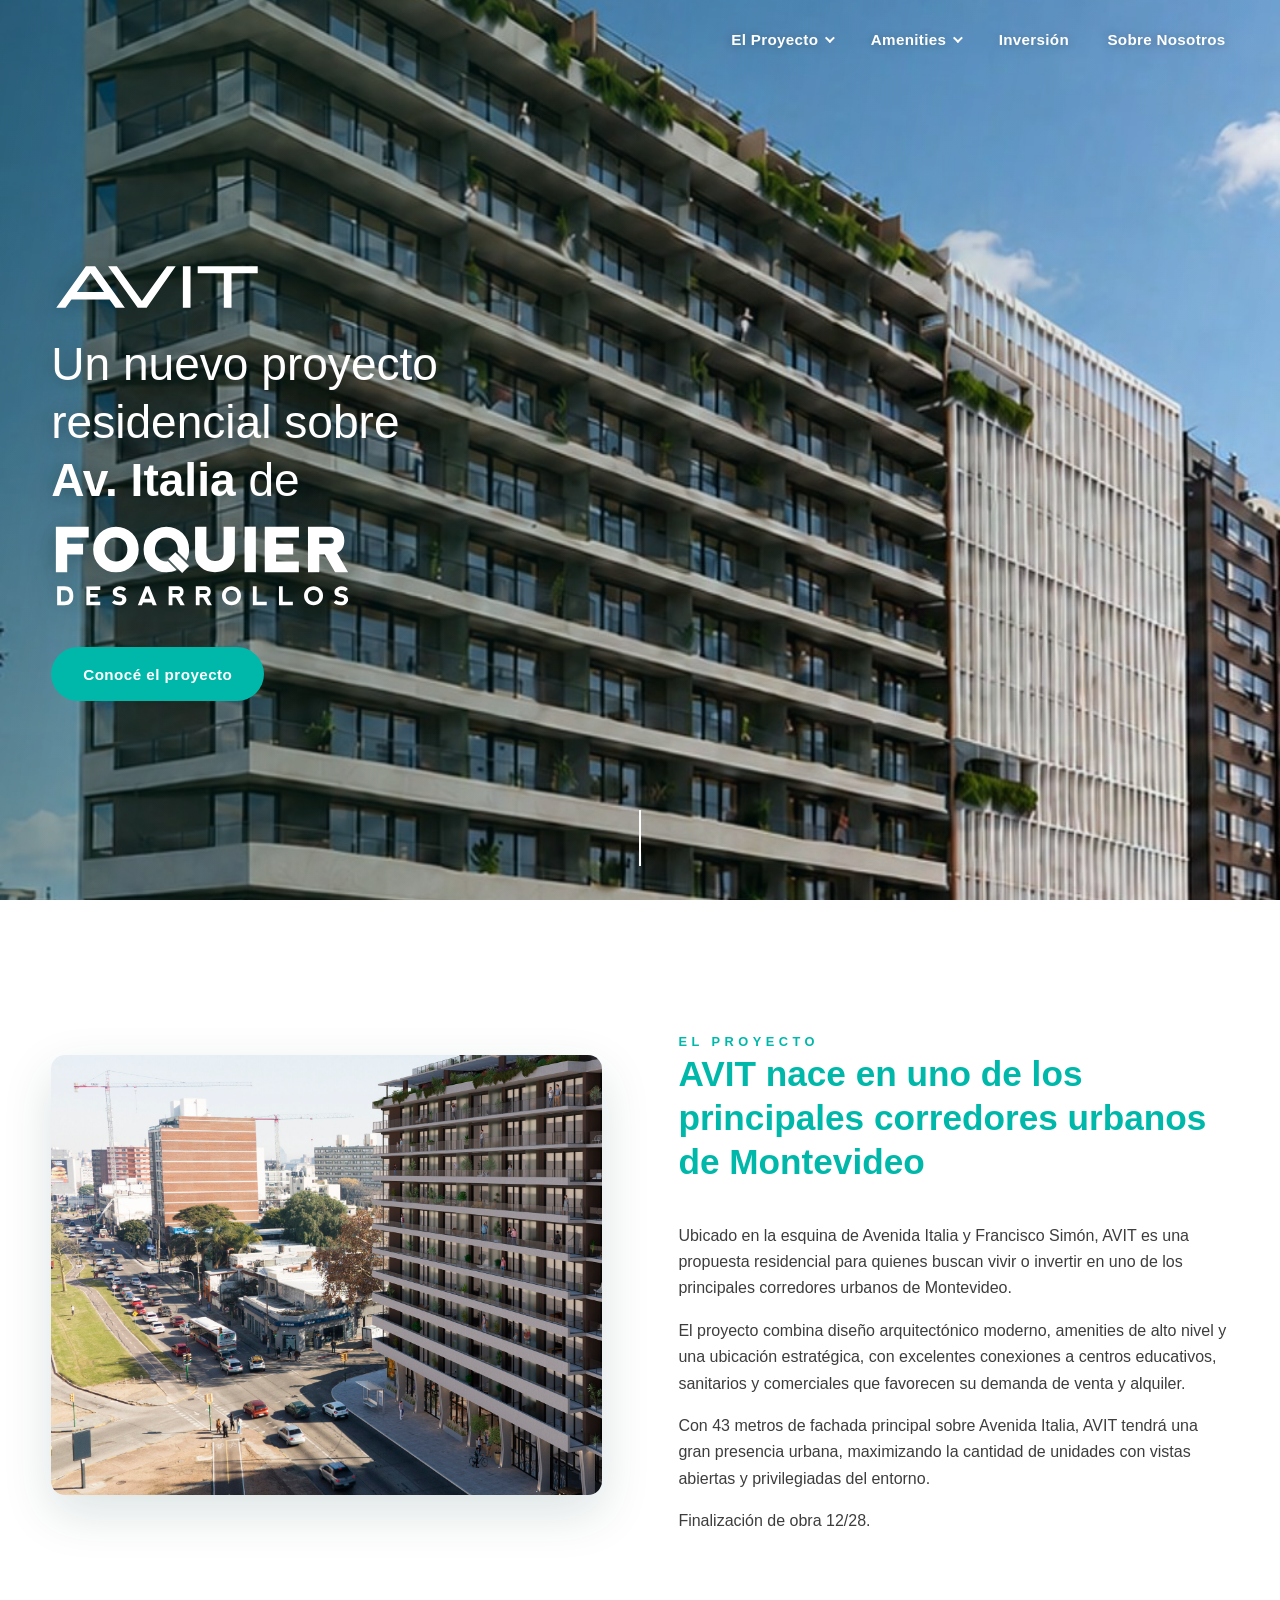
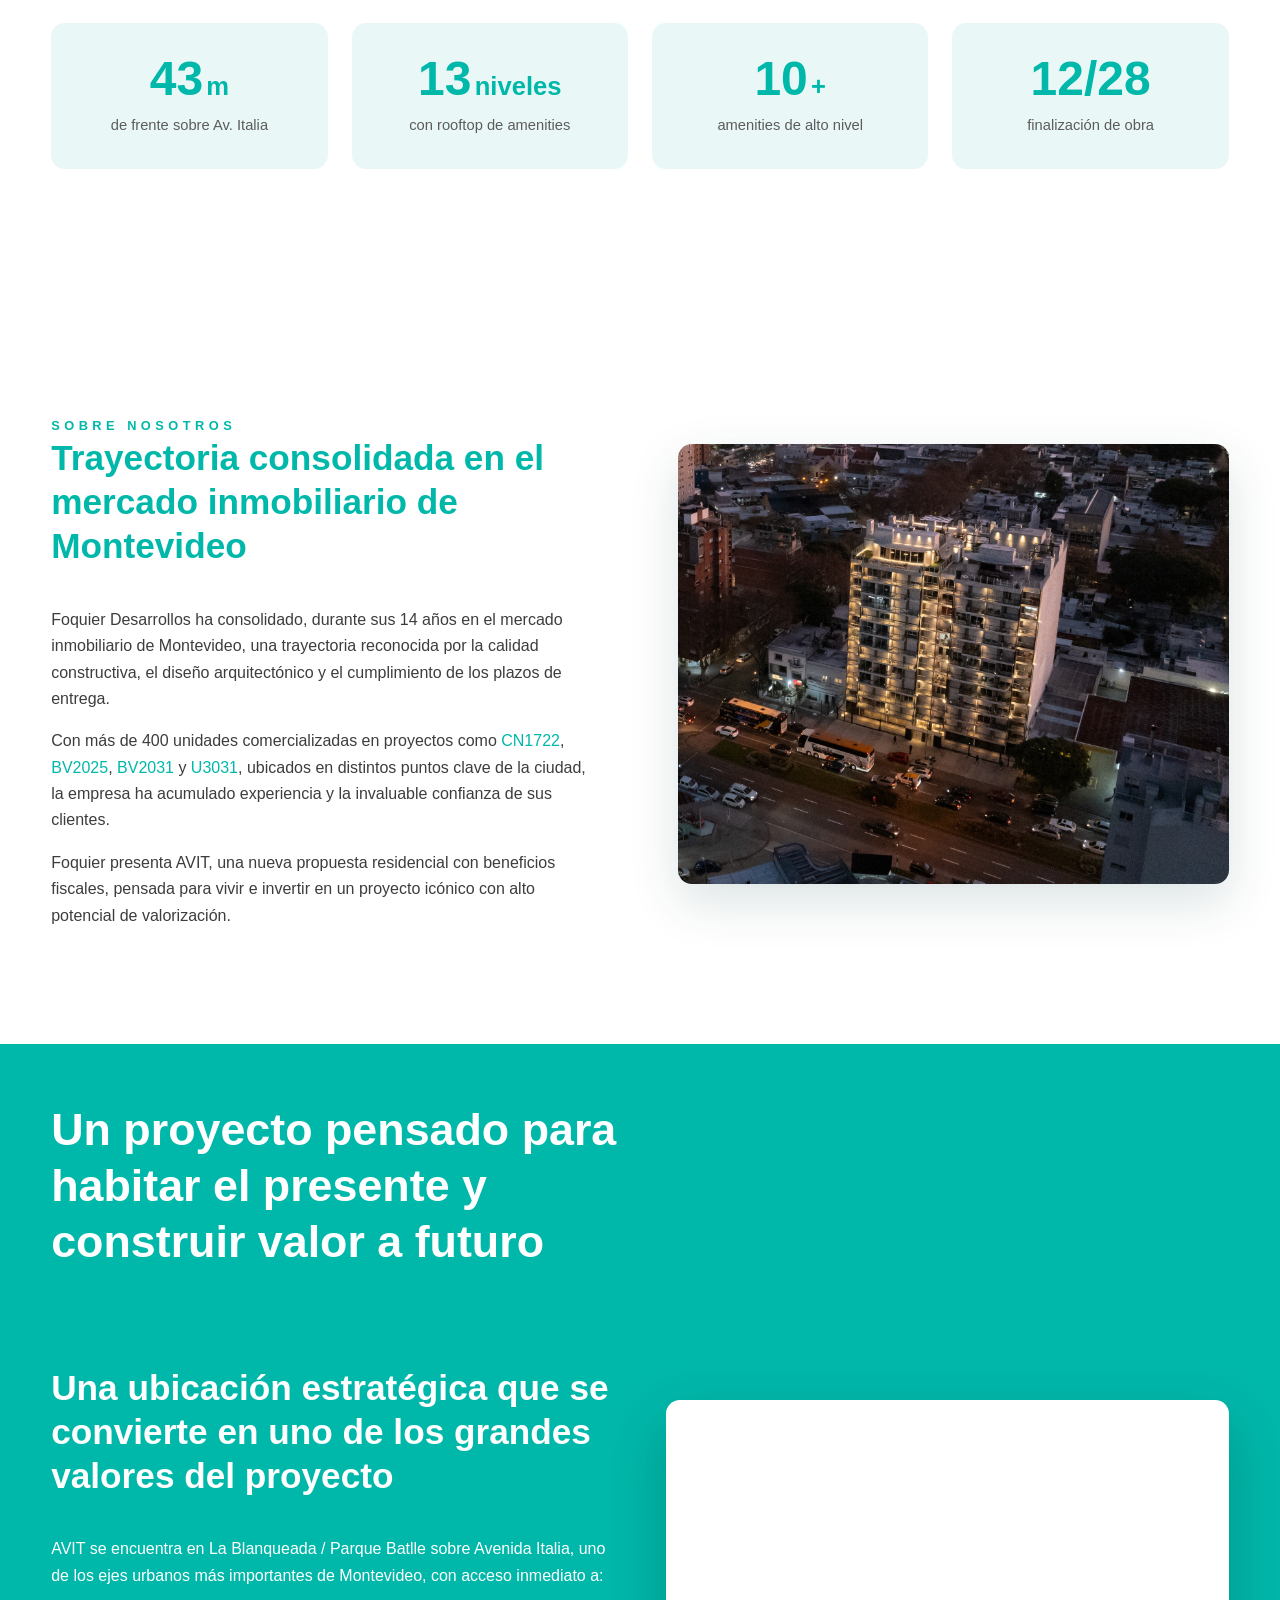
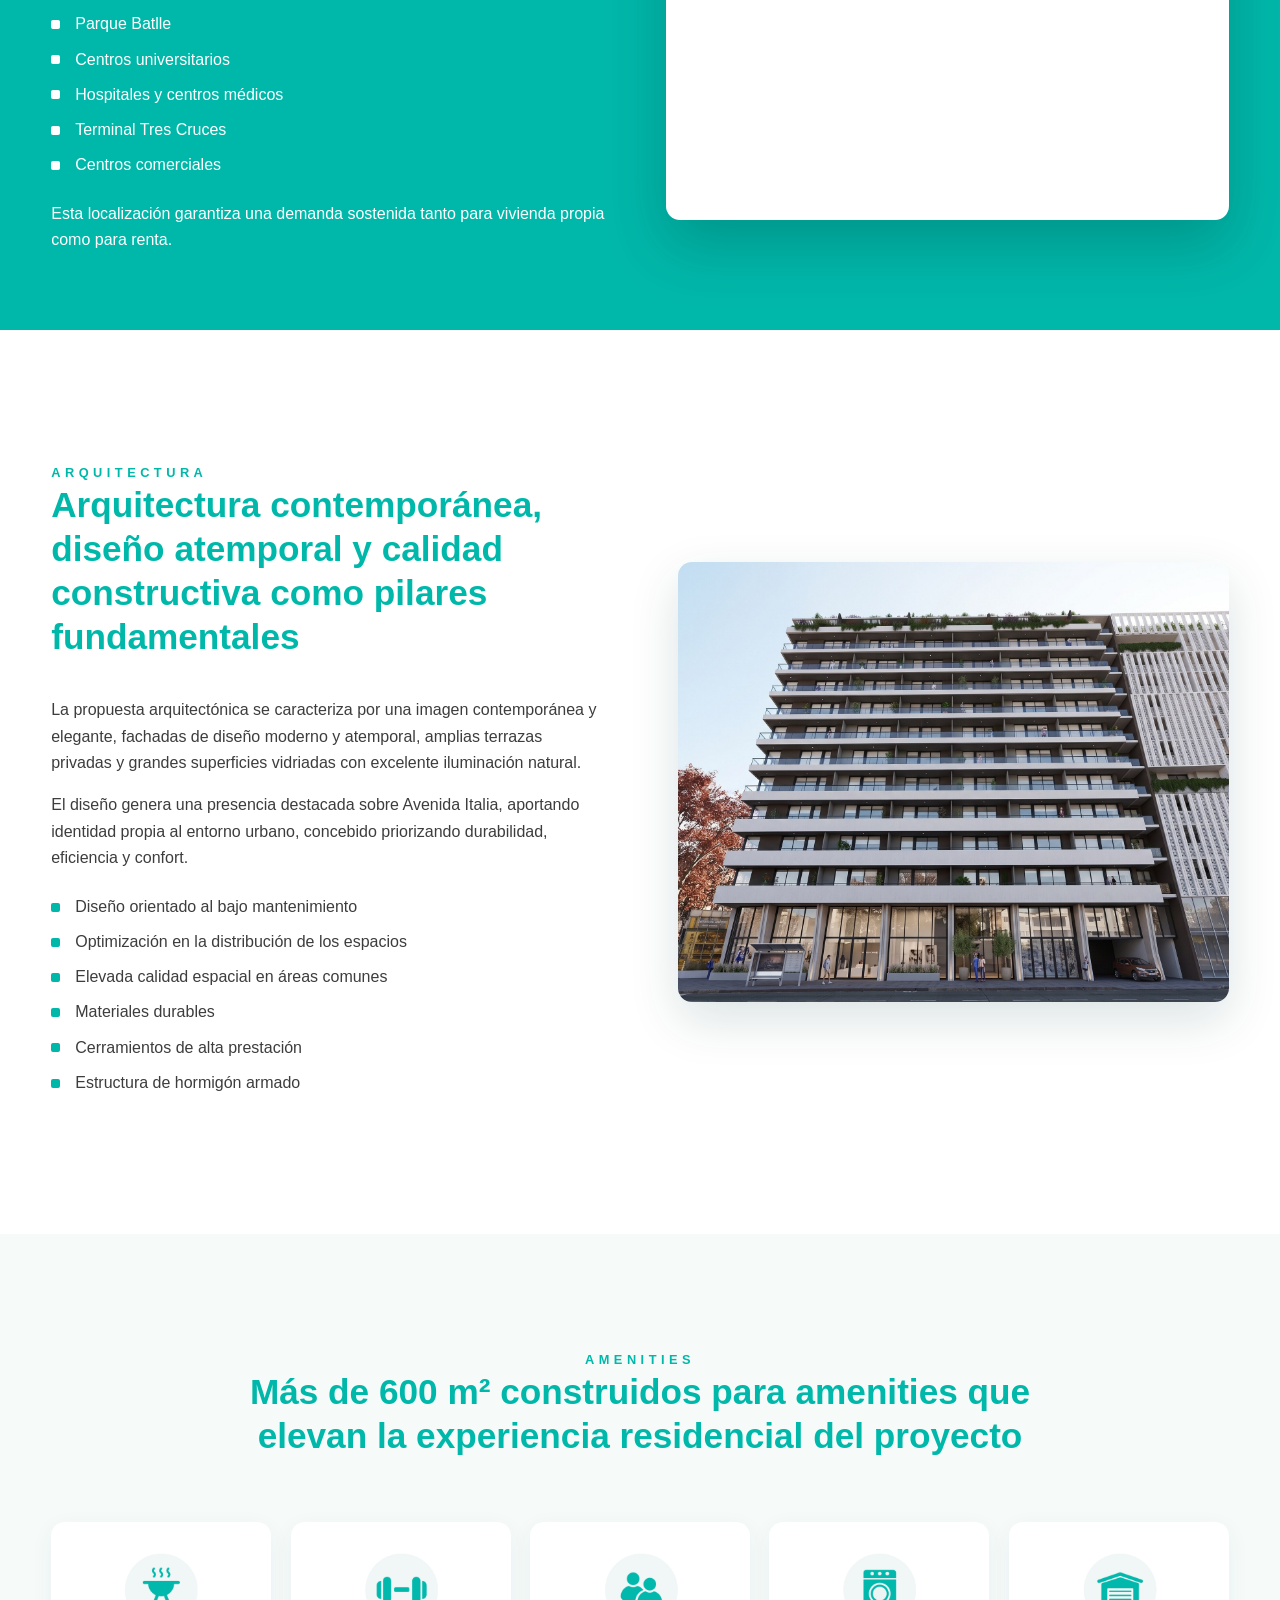
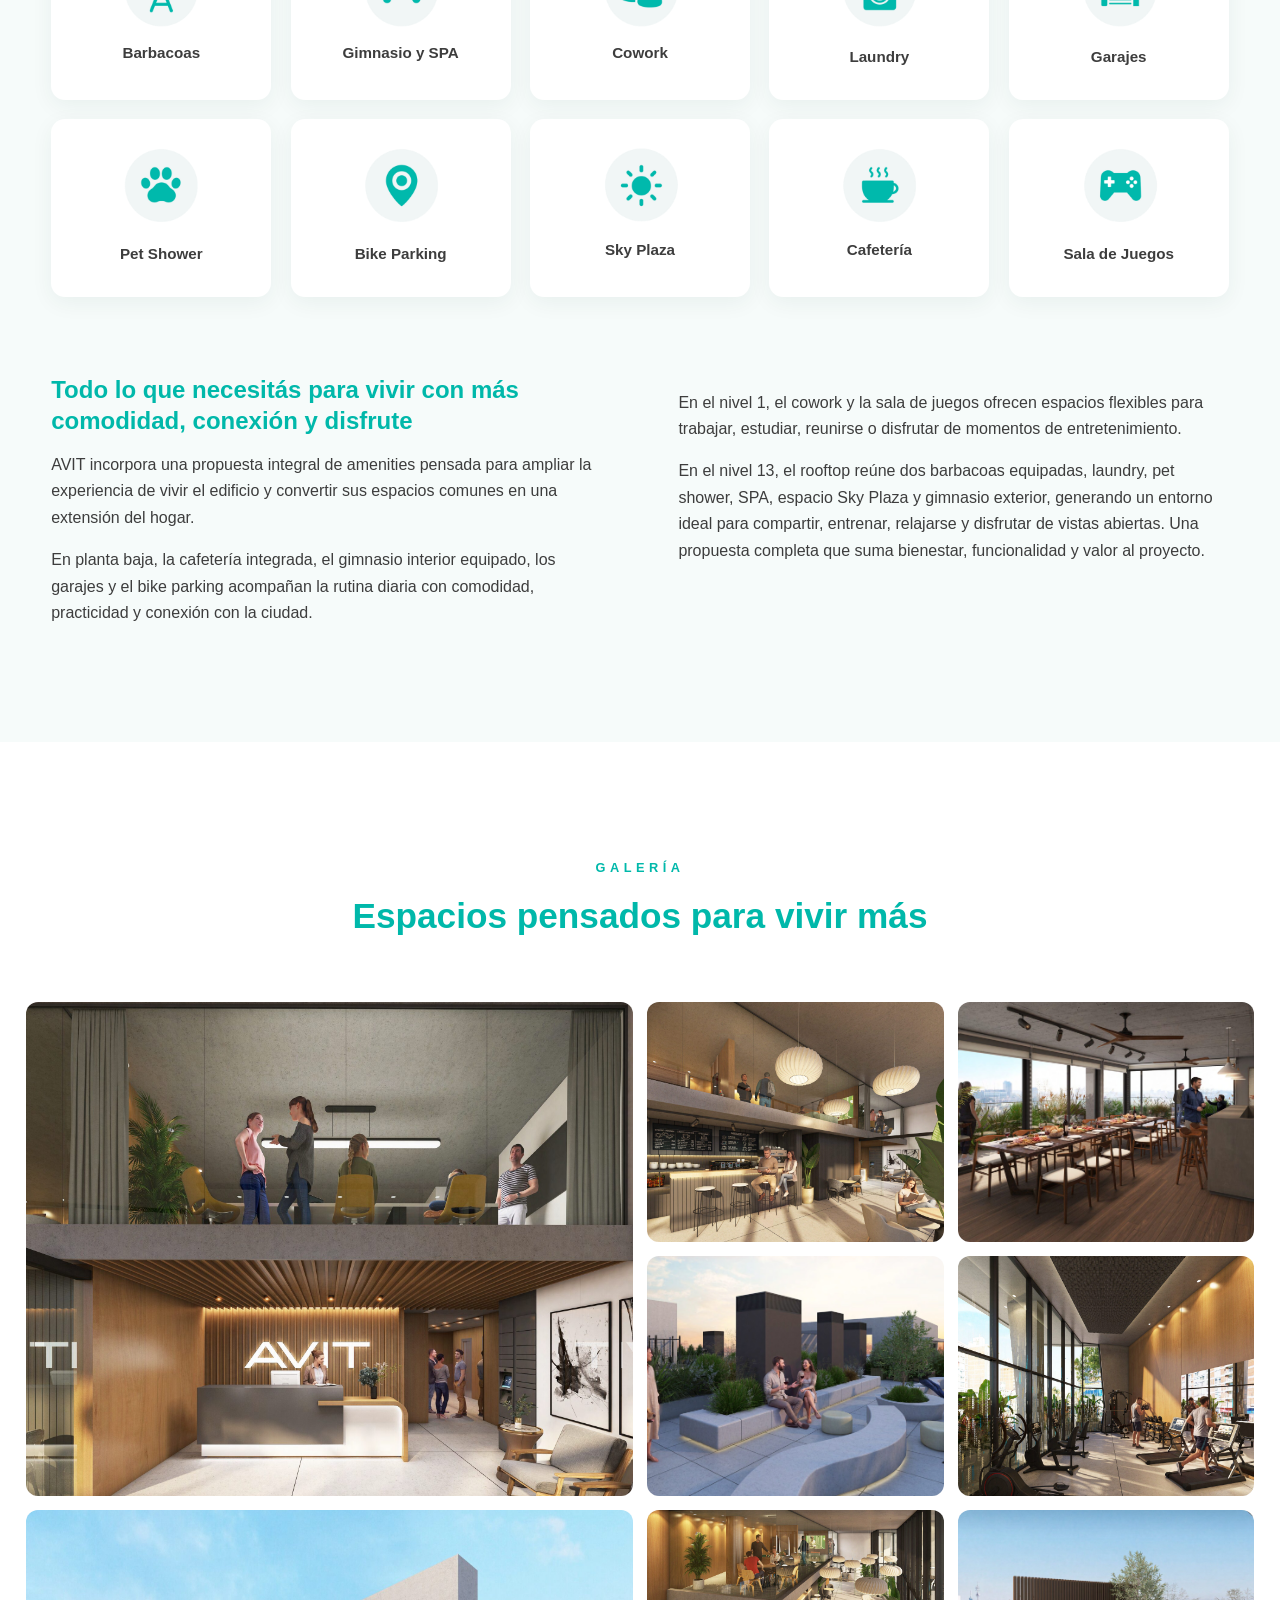
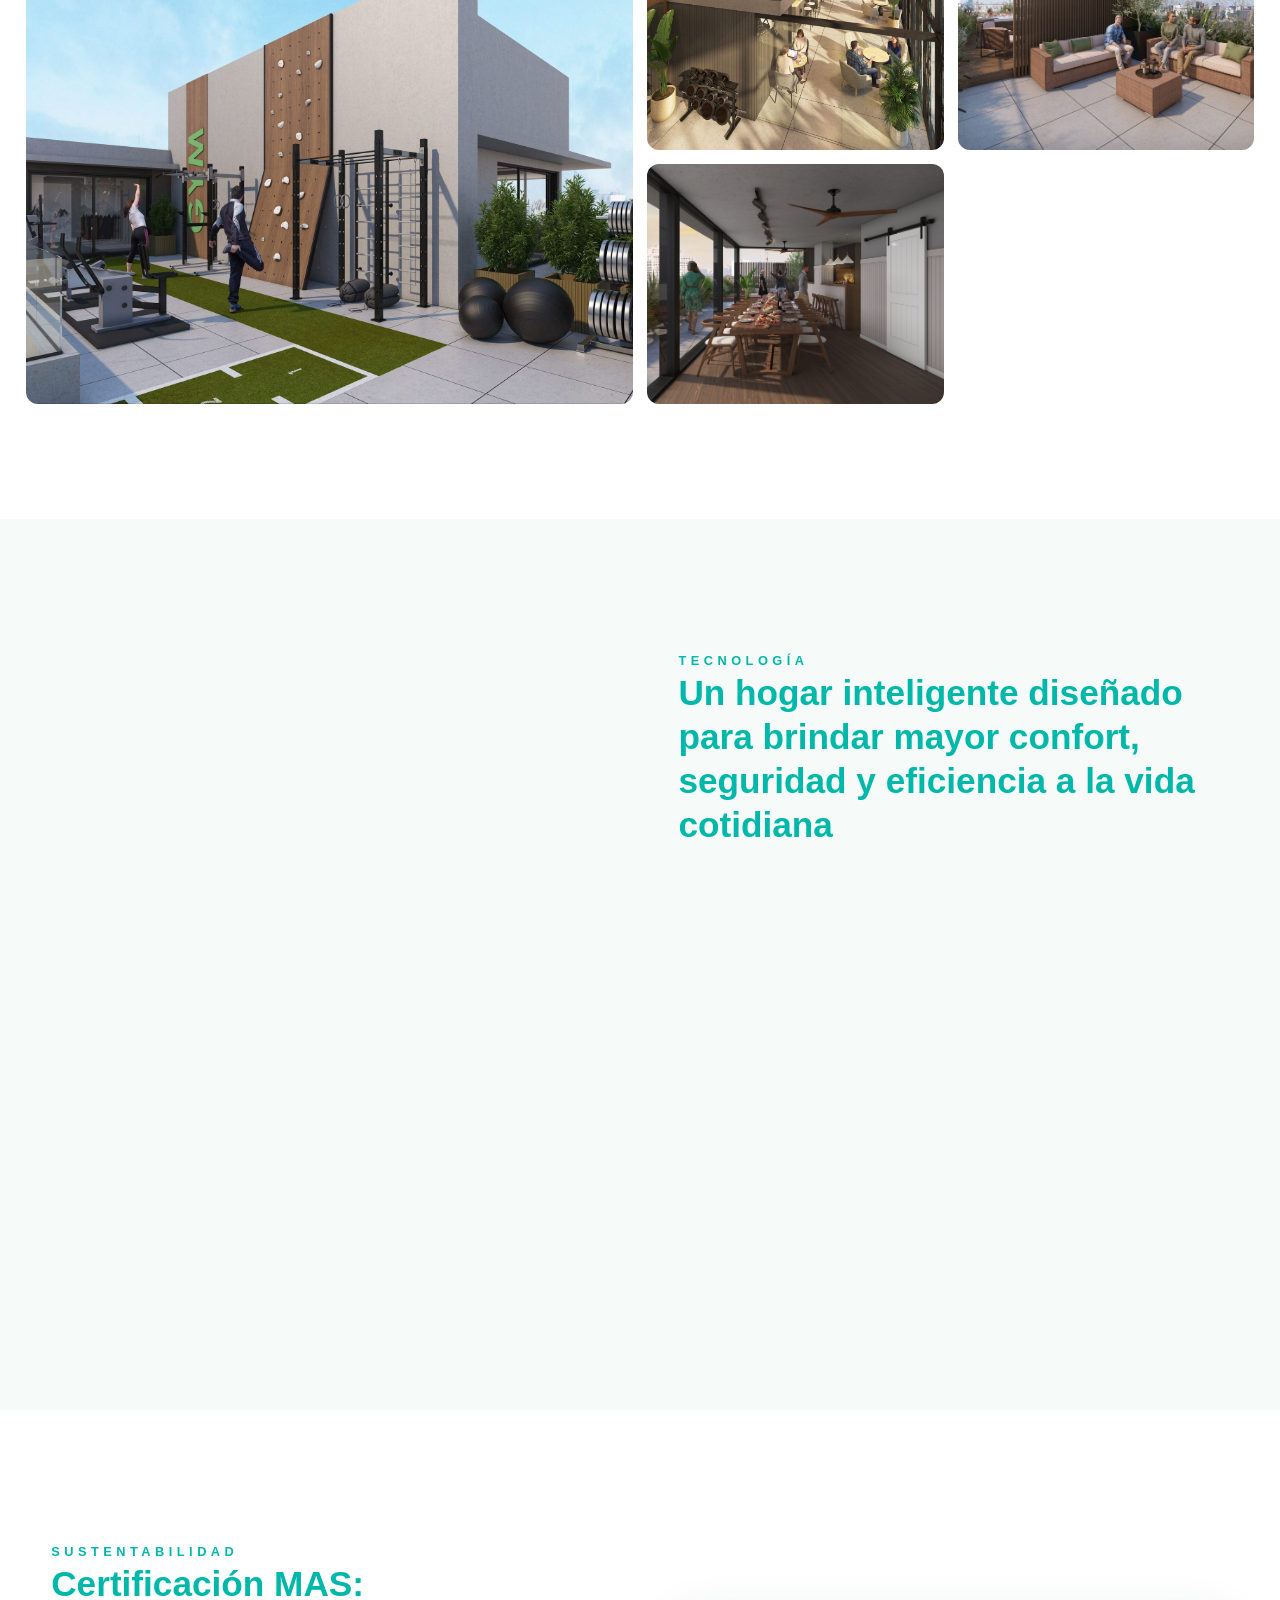
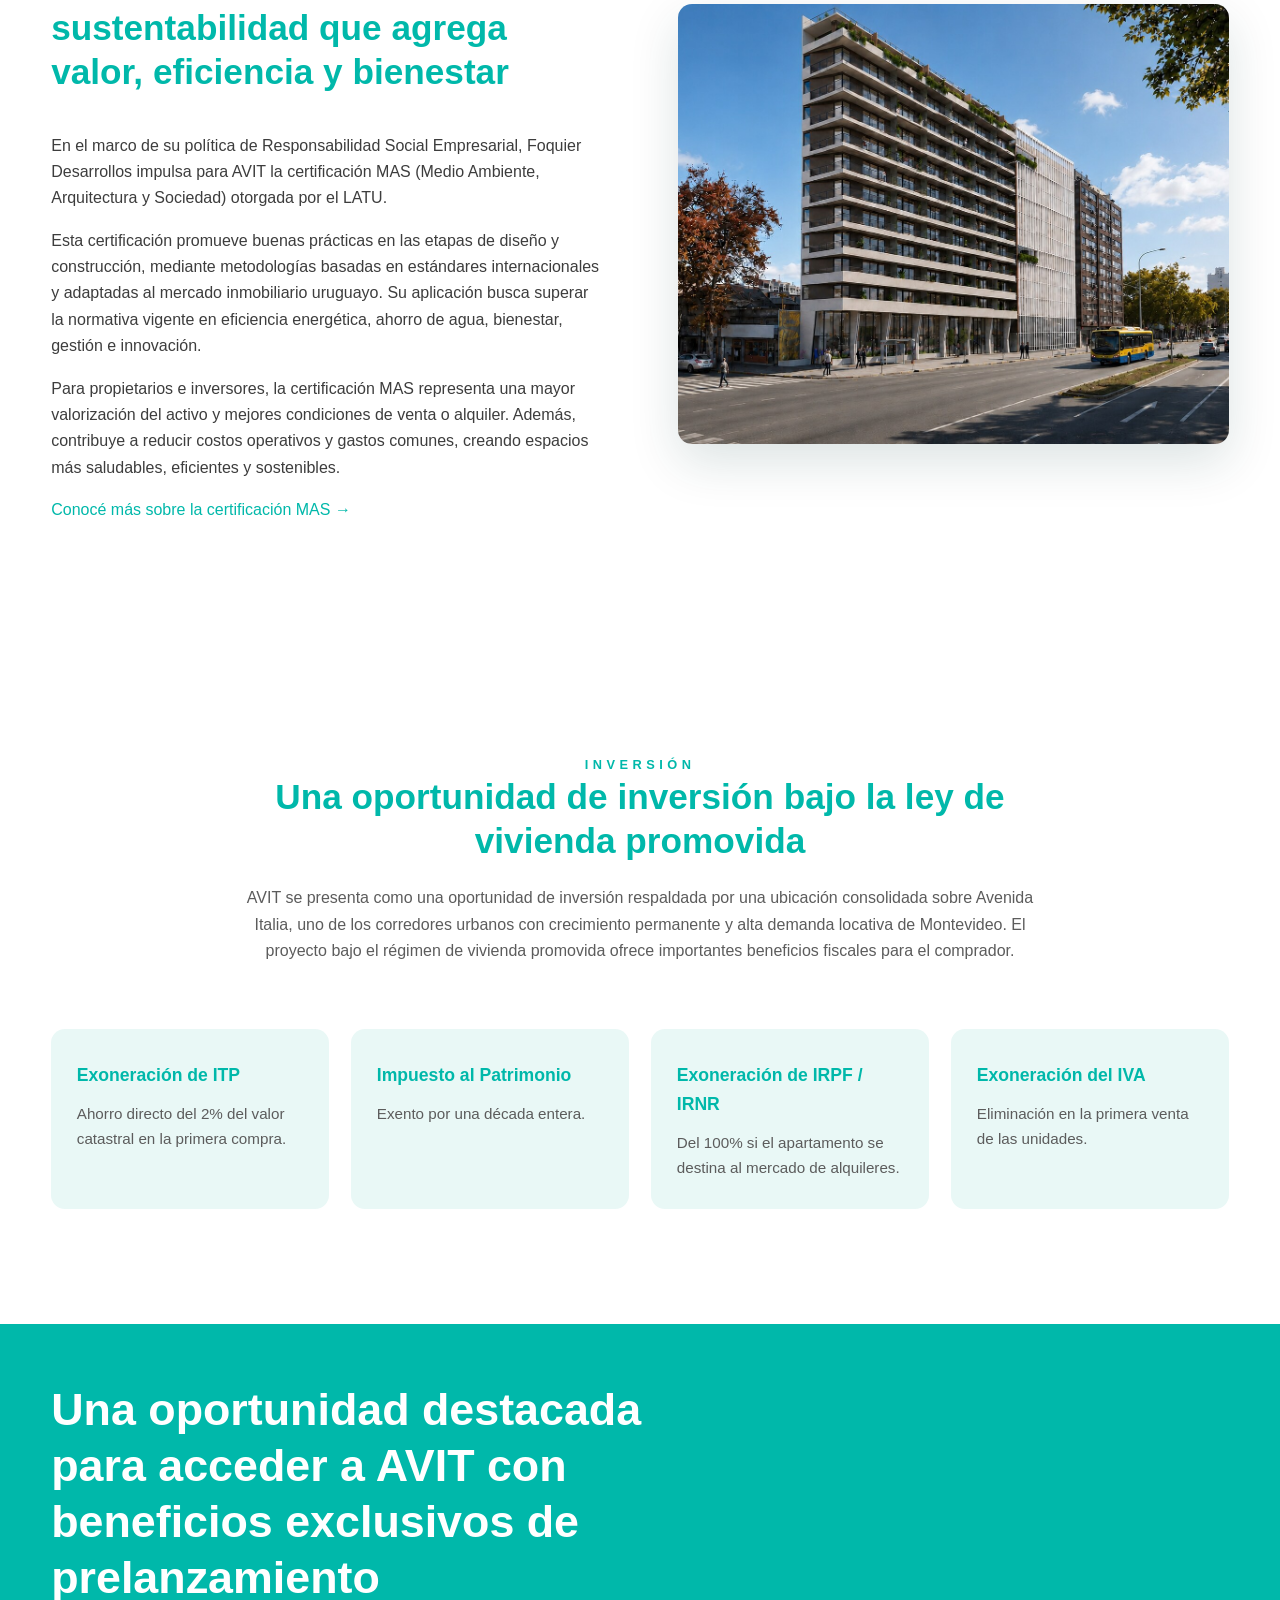
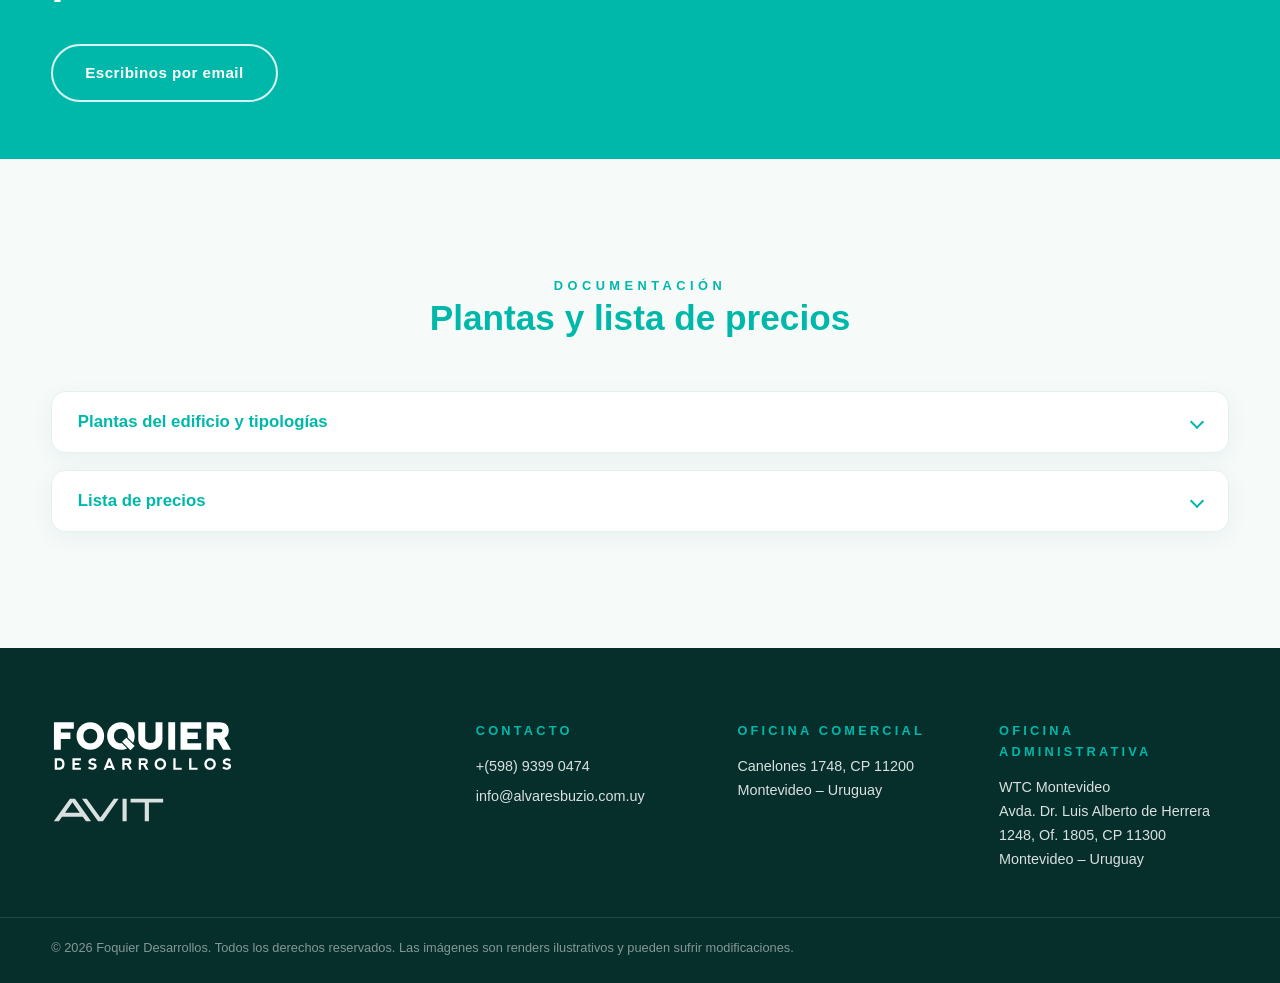
==== commit fccd5d48: "reservadosv2" ====
--- a/sin-whatsapp.html
+++ b/sin-whatsapp.html
@@ -183,7 +183,7 @@
         <h2 class="section__title">Más de 600 m² construidos para amenities que elevan la experiencia residencial del proyecto</h2>
       </div>
       <div class="amenities-grid">
-        <button class="amenity amenity--clickable reveal" data-img="assets/img/barbacoa.jpg" data-caption="Barbacoa · Rooftop nivel 13"><img src="assets/icons/barbacoas.png" alt="" loading="lazy"><p>Barbacoas</p><span class="amenity__hint">Ver espacio</span></button>
+        <button class="amenity amenity--clickable reveal" data-imgs="assets/img/barbacoa.jpg|assets/img/barbacoa-terraza.jpg" data-caption="Barbacoa · Rooftop nivel 13"><img src="assets/icons/barbacoas.png" alt="" loading="lazy"><p>Barbacoas</p><span class="amenity__hint">Ver espacio</span></button>
         <button class="amenity amenity--clickable reveal" data-img="assets/img/gimnasio-interior.jpg" data-caption="Gimnasio interior · Planta baja"><img src="assets/icons/gimnasio.png" alt="" loading="lazy"><p>Gimnasio y SPA</p><span class="amenity__hint">Ver espacio</span></button>
         <button class="amenity amenity--clickable reveal" data-img="assets/img/cafeteria-doble-altura.jpg" data-caption="Cowork · Nivel 1"><img src="assets/icons/cowork.png" alt="" loading="lazy"><p>Cowork</p><span class="amenity__hint">Ver espacio</span></button>
         <div class="amenity reveal"><img src="assets/icons/laundry.png" alt="" loading="lazy"><p>Laundry</p></div>
@@ -383,7 +383,7 @@
                     <tr id="u-102"><td class="price-u"><button class="price-unit" data-plan="assets/docs/plantas-09.jpg" data-caption="Apartamento 102 · 1 dormitorio" data-price="u-102">102</button></td><td>1D</td><td>42,00</td><td>10,45</td><td>11,07</td><td>63,52</td><td>US$ 161.120</td><td class="price-pre">US$ 133.730</td><td>17%</td></tr>
                     <tr id="u-103"><td class="price-u"><button class="price-unit" data-plan="assets/docs/plantas-10.jpg" data-caption="Apartamento 103 · 1 dormitorio" data-price="u-103">103</button></td><td>1D</td><td>38,00</td><td>10,45</td><td>10,01</td><td>58,46</td><td>US$ 157.494</td><td class="price-pre">US$ 130.720</td><td>17%</td></tr>
                     <tr id="u-104"><td class="price-u"><button class="price-unit" data-plan="assets/docs/plantas-11.jpg" data-caption="Apartamento 104 · 2 dormitorios" data-price="u-104">104</button></td><td>2D</td><td>58,70</td><td>58,85</td><td>15,85</td><td>136,15</td><td>US$ 201.413</td><td class="price-pre">US$ 161.130</td><td>20%</td></tr>
-                    <tr id="u-105"><td class="price-u"><button class="price-unit" data-plan="assets/docs/plantas-12.jpg" data-caption="Apartamento 105 · 1 dormitorio" data-price="u-105">105</button></td><td>1D</td><td>44,80</td><td>45,50</td><td>11,42</td><td>98,17</td><td>US$ 165.265</td><td class="price-pre">US$ 137.170</td><td>17%</td></tr>
+                    <tr id="u-105" class="price-row--reserved"><td class="price-u"><button class="price-unit" data-plan="assets/docs/plantas-12.jpg" data-caption="Apartamento 105 · 1 dormitorio" data-price="u-105">105</button><span class="price-badge">Reservado</span></td><td>1D</td><td>44,80</td><td>45,50</td><td>11,42</td><td>98,17</td><td>US$ 165.265</td><td class="price-pre">US$ 137.170</td><td>17%</td></tr>
                     <tr id="u-106"><td class="price-u"><button class="price-unit" data-plan="assets/docs/plantas-13.jpg" data-caption="Apartamento 106 · 1 dormitorio" data-price="u-106">106</button></td><td>1D</td><td>45,50</td><td>30,65</td><td>11,99</td><td>88,14</td><td>US$ 163.711</td><td class="price-pre">US$ 135.880</td><td>17%</td></tr>
                     <tr id="u-107"><td class="price-u"><button class="price-unit" data-plan="assets/docs/plantas-14.jpg" data-caption="Apartamento 107 · 1 dormitorio" data-price="u-107">107</button></td><td>1D</td><td>35,3</td><td>23,25</td><td>9,30</td><td>67,85</td><td>US$ 141.037</td><td class="price-pre">US$ 114.240</td><td>19%</td></tr>
                       </tbody>
@@ -397,7 +397,7 @@
                       <thead><tr><th>Unidad</th><th>Dorm.</th><th>Á. propia</th><th>Terraza</th><th>Á. común</th><th>Á. total</th><th>Precio lista</th><th>Pre-lanzamiento</th><th>Dto.</th></tr></thead>
                       <tbody>
                     <tr id="u-201"><td class="price-u"><button class="price-unit" data-plan="assets/docs/plantas-15.jpg" data-caption="Apartamento 201 · 1 dormitorio" data-price="u-201">201</button></td><td>1D</td><td>48,10</td><td>9,00</td><td>8,11</td><td>65,21</td><td>US$ 165.714</td><td class="price-pre">US$ 139.200</td><td>16%</td></tr>
-                    <tr id="u-202"><td class="price-u"><button class="price-unit" data-plan="assets/docs/plantas-16.jpg" data-caption="Apartamento 202 · 1 dormitorio" data-price="u-202">202</button></td><td>1D</td><td>47,10</td><td>8,65</td><td>7,94</td><td>63,69</td><td>US$ 163.643</td><td class="price-pre">US$ 137.460</td><td>16%</td></tr>
+                    <tr id="u-202" class="price-row--reserved"><td class="price-u"><button class="price-unit" data-plan="assets/docs/plantas-16.jpg" data-caption="Apartamento 202 · 1 dormitorio" data-price="u-202">202</button><span class="price-badge">Reservado</span></td><td>1D</td><td>47,10</td><td>8,65</td><td>7,94</td><td>63,69</td><td>US$ 163.643</td><td class="price-pre">US$ 137.460</td><td>16%</td></tr>
                     <tr id="u-203"><td class="price-u"><button class="price-unit" data-plan="assets/docs/plantas-17.jpg" data-caption="Apartamento 203 · 1 dormitorio" data-price="u-203">203</button></td><td>1D</td><td>42,70</td><td>8,60</td><td>7,20</td><td>58,50</td><td>US$ 161.054</td><td class="price-pre">US$ 135.285</td><td>16%</td></tr>
                     <tr id="u-204"><td class="price-u"><button class="price-unit" data-plan="assets/docs/plantas-18.jpg" data-caption="Apartamento 204 · 1 dormitorio" data-price="u-204">204</button></td><td>1D</td><td>49,85</td><td>10,25</td><td>8,41</td><td>68,51</td><td>US$ 171.357</td><td class="price-pre">US$ 143.940</td><td>16%</td></tr>
                     <tr id="u-205"><td class="price-u"><button class="price-unit" data-plan="assets/docs/plantas-19.jpg" data-caption="Apartamento 205 · 1 dormitorio" data-price="u-205">205</button></td><td>1D</td><td>45,95</td><td>10,55</td><td>7,75</td><td>64,25</td><td>US$ 164.679</td><td class="price-pre">US$ 138.330</td><td>16%</td></tr>
@@ -406,7 +406,7 @@
                     <tr id="u-208"><td class="price-u"><button class="price-unit" data-plan="assets/docs/plantas-22.jpg" data-caption="Apartamento 208 · 2 dormitorios" data-price="u-208">208</button></td><td>2D</td><td>58,70</td><td>9,65</td><td>10,14</td><td>80,14</td><td>US$ 199.363</td><td class="price-pre">US$ 159.490</td><td>20%</td></tr>
                     <tr id="u-209"><td class="price-u"><button class="price-unit" data-plan="assets/docs/plantas-23.jpg" data-caption="Apartamento 209 · 1 dormitorio" data-price="u-209">209</button></td><td>1D</td><td>44,80</td><td>7,30</td><td>7,31</td><td>57,76</td><td>US$ 158.464</td><td class="price-pre">US$ 133.110</td><td>16%</td></tr>
                     <tr id="u-210"><td class="price-u"><button class="price-unit" data-plan="assets/docs/plantas-24.jpg" data-caption="Apartamento 210 · 1 dormitorio" data-price="u-210">210</button></td><td>1D</td><td>45,50</td><td>6,00</td><td>7,67</td><td>59,17</td><td>US$ 160.018</td><td class="price-pre">US$ 134.415</td><td>16%</td></tr>
-                    <tr id="u-211"><td class="price-u"><button class="price-unit" data-plan="assets/docs/plantas-25.jpg" data-caption="Apartamento 211 · 1 dormitorio" data-price="u-211">211</button></td><td>1D</td><td>35,3</td><td>2,45</td><td>5,95</td><td>43,70</td><td>US$ 134.296</td><td class="price-pre">US$ 108.780</td><td>19%</td></tr>
+                    <tr id="u-211" class="price-row--reserved"><td class="price-u"><button class="price-unit" data-plan="assets/docs/plantas-25.jpg" data-caption="Apartamento 211 · 1 dormitorio" data-price="u-211">211</button><span class="price-badge">Reservado</span></td><td>1D</td><td>35,3</td><td>2,45</td><td>5,95</td><td>43,70</td><td>US$ 134.296</td><td class="price-pre">US$ 108.780</td><td>19%</td></tr>
                       </tbody>
                     </table>
                   </div></div></div>
@@ -418,13 +418,13 @@
                       <thead><tr><th>Unidad</th><th>Dorm.</th><th>Á. propia</th><th>Terraza</th><th>Á. común</th><th>Á. total</th><th>Precio lista</th><th>Pre-lanzamiento</th><th>Dto.</th></tr></thead>
                       <tbody>
                     <tr id="u-301"><td class="price-u"><button class="price-unit" data-plan="assets/docs/plantas-15.jpg" data-caption="Apartamento 301 · 1 dormitorio" data-price="u-301">301</button></td><td>1D</td><td>48,10</td><td>9,00</td><td>8,11</td><td>65,21</td><td>US$ 167.200</td><td class="price-pre">US$ 142.120</td><td>15%</td></tr>
-                    <tr id="u-302"><td class="price-u"><button class="price-unit" data-plan="assets/docs/plantas-16.jpg" data-caption="Apartamento 302 · 1 dormitorio" data-price="u-302">302</button></td><td>1D</td><td>47,10</td><td>8,65</td><td>7,94</td><td>63,69</td><td>US$ 165.129</td><td class="price-pre">US$ 140.360</td><td>15%</td></tr>
+                    <tr id="u-302" class="price-row--reserved"><td class="price-u"><button class="price-unit" data-plan="assets/docs/plantas-16.jpg" data-caption="Apartamento 302 · 1 dormitorio" data-price="u-302">302</button><span class="price-badge">Reservado</span></td><td>1D</td><td>47,10</td><td>8,65</td><td>7,94</td><td>63,69</td><td>US$ 165.129</td><td class="price-pre">US$ 140.360</td><td>15%</td></tr>
                     <tr id="u-303"><td class="price-u"><button class="price-unit" data-plan="assets/docs/plantas-17.jpg" data-caption="Apartamento 303 · 1 dormitorio" data-price="u-303">303</button></td><td>1D</td><td>42,70</td><td>8,60</td><td>7,20</td><td>58,50</td><td>US$ 162.541</td><td class="price-pre">US$ 138.160</td><td>15%</td></tr>
                     <tr id="u-304"><td class="price-u"><button class="price-unit" data-plan="assets/docs/plantas-26.jpg" data-caption="Apartamento 304 · 1 dormitorio" data-price="u-304">304</button></td><td>1D</td><td>49,85</td><td>10,25</td><td>8,41</td><td>68,51</td><td>US$ 172.800</td><td class="price-pre">US$ 146.880</td><td>15%</td></tr>
                     <tr id="u-305"><td class="price-u"><button class="price-unit" data-plan="assets/docs/plantas-27.jpg" data-caption="Apartamento 305 · 1 dormitorio" data-price="u-305">305</button></td><td>1D</td><td>45,95</td><td>10,55</td><td>7,75</td><td>64,25</td><td>US$ 166.165</td><td class="price-pre">US$ 141.240</td><td>15%</td></tr>
                     <tr id="u-306"><td class="price-u"><button class="price-unit" data-plan="assets/docs/plantas-28.jpg" data-caption="Apartamento 306 · 1 dormitorio" data-price="u-306">306</button></td><td>1D</td><td>40,70</td><td>8,50</td><td>6,86</td><td>56,06</td><td>US$ 159.953</td><td class="price-pre">US$ 135.960</td><td>15%</td></tr>
-                    <tr id="u-307"><td class="price-u"><button class="price-unit" data-plan="assets/docs/plantas-29.jpg" data-caption="Apartamento 307 · 2 dormitorios" data-price="u-307">307</button></td><td>2D</td><td>55,10</td><td>12,75</td><td>9,29</td><td>77,14</td><td>US$ 200.780</td><td class="price-pre">US$ 164.460</td><td>15%</td></tr>
-                    <tr id="u-308"><td class="price-u"><button class="price-unit" data-plan="assets/docs/plantas-22.jpg" data-caption="Apartamento 308 · 2 dormitorios" data-price="u-308">308</button></td><td>2D</td><td>58,70</td><td>9,65</td><td>10,14</td><td>80,14</td><td>US$ 200.780</td><td class="price-pre">US$ 164.640</td><td>18%</td></tr>
+                    <tr id="u-307" class="price-row--reserved"><td class="price-u"><button class="price-unit" data-plan="assets/docs/plantas-29.jpg" data-caption="Apartamento 307 · 2 dormitorios" data-price="u-307">307</button><span class="price-badge">Reservado</span></td><td>2D</td><td>55,10</td><td>12,75</td><td>9,29</td><td>77,14</td><td>US$ 200.780</td><td class="price-pre">US$ 164.460</td><td>15%</td></tr>
+                    <tr id="u-308" class="price-row--reserved"><td class="price-u"><button class="price-unit" data-plan="assets/docs/plantas-22.jpg" data-caption="Apartamento 308 · 2 dormitorios" data-price="u-308">308</button><span class="price-badge">Reservado</span></td><td>2D</td><td>58,70</td><td>9,65</td><td>10,14</td><td>80,14</td><td>US$ 200.780</td><td class="price-pre">US$ 164.640</td><td>18%</td></tr>
                     <tr id="u-309"><td class="price-u"><button class="price-unit" data-plan="assets/docs/plantas-23.jpg" data-caption="Apartamento 309 · 1 dormitorio" data-price="u-309">309</button></td><td>1D</td><td>44,80</td><td>7,30</td><td>7,31</td><td>57,76</td><td>US$ 159.953</td><td class="price-pre">US$ 135.960</td><td>15%</td></tr>
                     <tr id="u-310"><td class="price-u"><button class="price-unit" data-plan="assets/docs/plantas-24.jpg" data-caption="Apartamento 310 · 1 dormitorio" data-price="u-310">310</button></td><td>1D</td><td>45,50</td><td>6,00</td><td>7,67</td><td>59,17</td><td>US$ 161.506</td><td class="price-pre">US$ 137.280</td><td>15%</td></tr>
                     <tr id="u-311"><td class="price-u"><button class="price-unit" data-plan="assets/docs/plantas-25.jpg" data-caption="Apartamento 311 · 1 dormitorio" data-price="u-311">311</button></td><td>1D</td><td>35,3</td><td>2,45</td><td>5,95</td><td>43,70</td><td>US$ 135.852</td><td class="price-pre">US$ 110.040</td><td>19%</td></tr>
@@ -439,13 +439,13 @@
                       <thead><tr><th>Unidad</th><th>Dorm.</th><th>Á. propia</th><th>Terraza</th><th>Á. común</th><th>Á. total</th><th>Precio lista</th><th>Pre-lanzamiento</th><th>Dto.</th></tr></thead>
                       <tbody>
                     <tr id="u-401"><td class="price-u"><button class="price-unit" data-plan="assets/docs/plantas-15.jpg" data-caption="Apartamento 401 · 1 dormitorio" data-price="u-401">401</button></td><td>1D</td><td>48,10</td><td>9,00</td><td>8,11</td><td>65,21</td><td>US$ 168.686</td><td class="price-pre">US$ 145.070</td><td>14%</td></tr>
-                    <tr id="u-402"><td class="price-u"><button class="price-unit" data-plan="assets/docs/plantas-16.jpg" data-caption="Apartamento 402 · 1 dormitorio" data-price="u-402">402</button></td><td>1D</td><td>47,10</td><td>8,65</td><td>7,94</td><td>63,69</td><td>US$ 166.616</td><td class="price-pre">US$ 143.290</td><td>14%</td></tr>
+                    <tr id="u-402" class="price-row--reserved"><td class="price-u"><button class="price-unit" data-plan="assets/docs/plantas-16.jpg" data-caption="Apartamento 402 · 1 dormitorio" data-price="u-402">402</button><span class="price-badge">Reservado</span></td><td>1D</td><td>47,10</td><td>8,65</td><td>7,94</td><td>63,69</td><td>US$ 166.616</td><td class="price-pre">US$ 143.290</td><td>14%</td></tr>
                     <tr id="u-403"><td class="price-u"><button class="price-unit" data-plan="assets/docs/plantas-17.jpg" data-caption="Apartamento 403 · 1 dormitorio" data-price="u-403">403</button></td><td>1D</td><td>42,70</td><td>8,60</td><td>7,20</td><td>58,50</td><td>US$ 164.029</td><td class="price-pre">US$ 141.065</td><td>14%</td></tr>
-                    <tr id="u-404"><td class="price-u"><button class="price-unit" data-plan="assets/docs/plantas-26.jpg" data-caption="Apartamento 404 · 1 dormitorio" data-price="u-404">404</button></td><td>1D</td><td>49,85</td><td>10,25</td><td>8,41</td><td>68,51</td><td>US$ 174.244</td><td class="price-pre">US$ 149.850</td><td>14%</td></tr>
+                    <tr id="u-404" class="price-row--reserved"><td class="price-u"><button class="price-unit" data-plan="assets/docs/plantas-26.jpg" data-caption="Apartamento 404 · 1 dormitorio" data-price="u-404">404</button><span class="price-badge">Reservado</span></td><td>1D</td><td>49,85</td><td>10,25</td><td>8,41</td><td>68,51</td><td>US$ 174.244</td><td class="price-pre">US$ 149.850</td><td>14%</td></tr>
                     <tr id="u-405"><td class="price-u"><button class="price-unit" data-plan="assets/docs/plantas-27.jpg" data-caption="Apartamento 405 · 1 dormitorio" data-price="u-405">405</button></td><td>1D</td><td>45,95</td><td>10,55</td><td>7,75</td><td>64,25</td><td>US$ 167.651</td><td class="price-pre">US$ 144.180</td><td>14%</td></tr>
                     <tr id="u-406"><td class="price-u"><button class="price-unit" data-plan="assets/docs/plantas-28.jpg" data-caption="Apartamento 406 · 1 dormitorio" data-price="u-406">406</button></td><td>1D</td><td>40,70</td><td>8,50</td><td>6,86</td><td>56,06</td><td>US$ 161.442</td><td class="price-pre">US$ 138.840</td><td>14%</td></tr>
-                    <tr id="u-407"><td class="price-u"><button class="price-unit" data-plan="assets/docs/plantas-29.jpg" data-caption="Apartamento 407 · 2 dormitorios" data-price="u-407">407</button></td><td>2D</td><td>55,10</td><td>12,75</td><td>9,29</td><td>77,14</td><td class="price-res" colspan="3">Reservado</td></tr>
-                    <tr id="u-408"><td class="price-u"><button class="price-unit" data-plan="assets/docs/plantas-22.jpg" data-caption="Apartamento 408 · 2 dormitorios" data-price="u-408">408</button></td><td>2D</td><td>58,70</td><td>9,65</td><td>10,14</td><td>80,14</td><td>US$ 202.202</td><td class="price-pre">US$ 169.850</td><td>16%</td></tr>
+                    <tr id="u-407" class="price-row--reserved"><td class="price-u"><button class="price-unit" data-plan="assets/docs/plantas-29.jpg" data-caption="Apartamento 407 · 2 dormitorios" data-price="u-407">407</button><span class="price-badge">Reservado</span></td><td>2D</td><td>55,10</td><td>12,75</td><td>9,29</td><td>77,14</td><td class="price-res" colspan="3">Reservado</td></tr>
+                    <tr id="u-408" class="price-row--reserved"><td class="price-u"><button class="price-unit" data-plan="assets/docs/plantas-22.jpg" data-caption="Apartamento 408 · 2 dormitorios" data-price="u-408">408</button><span class="price-badge">Reservado</span></td><td>2D</td><td>58,70</td><td>9,65</td><td>10,14</td><td>80,14</td><td>US$ 202.202</td><td class="price-pre">US$ 169.850</td><td>16%</td></tr>
                     <tr id="u-409"><td class="price-u"><button class="price-unit" data-plan="assets/docs/plantas-23.jpg" data-caption="Apartamento 409 · 1 dormitorio" data-price="u-409">409</button></td><td>1D</td><td>44,80</td><td>7,30</td><td>7,31</td><td>57,76</td><td>US$ 161.442</td><td class="price-pre">US$ 138.840</td><td>14%</td></tr>
                     <tr id="u-410"><td class="price-u"><button class="price-unit" data-plan="assets/docs/plantas-24.jpg" data-caption="Apartamento 410 · 1 dormitorio" data-price="u-410">410</button></td><td>1D</td><td>45,50</td><td>6,00</td><td>7,67</td><td>59,17</td><td>US$ 162.994</td><td class="price-pre">US$ 140.175</td><td>14%</td></tr>
                     <tr id="u-411"><td class="price-u"><button class="price-unit" data-plan="assets/docs/plantas-25.jpg" data-caption="Apartamento 411 · 1 dormitorio" data-price="u-411">411</button></td><td>1D</td><td>35,3</td><td>2,45</td><td>5,95</td><td>43,70</td><td>US$ 137.407</td><td class="price-pre">US$ 111.300</td><td>19%</td></tr>
@@ -460,14 +460,14 @@
                       <thead><tr><th>Unidad</th><th>Dorm.</th><th>Á. propia</th><th>Terraza</th><th>Á. común</th><th>Á. total</th><th>Precio lista</th><th>Pre-lanzamiento</th><th>Dto.</th></tr></thead>
                       <tbody>
                     <tr id="u-501"><td class="price-u"><button class="price-unit" data-plan="assets/docs/plantas-15.jpg" data-caption="Apartamento 501 · 1 dormitorio" data-price="u-501">501</button></td><td>1D</td><td>48,10</td><td>9,00</td><td>8,11</td><td>65,21</td><td>US$ 170.172</td><td class="price-pre">US$ 148.050</td><td>13%</td></tr>
-                    <tr id="u-502"><td class="price-u"><button class="price-unit" data-plan="assets/docs/plantas-16.jpg" data-caption="Apartamento 502 · 1 dormitorio" data-price="u-502">502</button></td><td>1D</td><td>47,10</td><td>8,65</td><td>7,94</td><td>63,69</td><td>US$ 168.103</td><td class="price-pre">US$ 146.250</td><td>13%</td></tr>
+                    <tr id="u-502" class="price-row--reserved"><td class="price-u"><button class="price-unit" data-plan="assets/docs/plantas-16.jpg" data-caption="Apartamento 502 · 1 dormitorio" data-price="u-502">502</button><span class="price-badge">Reservado</span></td><td>1D</td><td>47,10</td><td>8,65</td><td>7,94</td><td>63,69</td><td>US$ 168.103</td><td class="price-pre">US$ 146.250</td><td>13%</td></tr>
                     <tr id="u-503"><td class="price-u"><button class="price-unit" data-plan="assets/docs/plantas-17.jpg" data-caption="Apartamento 503 · 1 dormitorio" data-price="u-503">503</button></td><td>1D</td><td>42,70</td><td>8,60</td><td>7,20</td><td>58,50</td><td>US$ 165.517</td><td class="price-pre">US$ 144.000</td><td>13%</td></tr>
-                    <tr id="u-504"><td class="price-u"><button class="price-unit" data-plan="assets/docs/plantas-26.jpg" data-caption="Apartamento 504 · 1 dormitorio" data-price="u-504">504</button></td><td>1D</td><td>49,85</td><td>10,25</td><td>8,41</td><td>68,51</td><td>US$ 175.690</td><td class="price-pre">US$ 152.850</td><td>13%</td></tr>
-                    <tr id="u-505"><td class="price-u"><button class="price-unit" data-plan="assets/docs/plantas-27.jpg" data-caption="Apartamento 505 · 1 dormitorio" data-price="u-505">505</button></td><td>1D</td><td>45,95</td><td>10,55</td><td>7,75</td><td>64,25</td><td>US$ 169.138</td><td class="price-pre">US$ 147.150</td><td>13%</td></tr>
+                    <tr id="u-504" class="price-row--reserved"><td class="price-u"><button class="price-unit" data-plan="assets/docs/plantas-26.jpg" data-caption="Apartamento 504 · 1 dormitorio" data-price="u-504">504</button><span class="price-badge">Reservado</span></td><td>1D</td><td>49,85</td><td>10,25</td><td>8,41</td><td>68,51</td><td>US$ 175.690</td><td class="price-pre">US$ 152.850</td><td>13%</td></tr>
+                    <tr id="u-505" class="price-row--reserved"><td class="price-u"><button class="price-unit" data-plan="assets/docs/plantas-27.jpg" data-caption="Apartamento 505 · 1 dormitorio" data-price="u-505">505</button><span class="price-badge">Reservado</span></td><td>1D</td><td>45,95</td><td>10,55</td><td>7,75</td><td>64,25</td><td>US$ 169.138</td><td class="price-pre">US$ 147.150</td><td>13%</td></tr>
                     <tr id="u-506"><td class="price-u"><button class="price-unit" data-plan="assets/docs/plantas-28.jpg" data-caption="Apartamento 506 · 1 dormitorio" data-price="u-506">506</button></td><td>1D</td><td>40,70</td><td>8,50</td><td>6,86</td><td>56,06</td><td>US$ 162.931</td><td class="price-pre">US$ 141.750</td><td>13%</td></tr>
-                    <tr id="u-507"><td class="price-u"><button class="price-unit" data-plan="assets/docs/plantas-29.jpg" data-caption="Apartamento 507 · 2 dormitorios" data-price="u-507">507</button></td><td>2D</td><td>55,10</td><td>12,75</td><td>9,29</td><td>77,14</td><td class="price-res" colspan="3">Reservado</td></tr>
-                    <tr id="u-508"><td class="price-u"><button class="price-unit" data-plan="assets/docs/plantas-22.jpg" data-caption="Apartamento 508 · 2 dormitorios" data-price="u-508">508</button></td><td>2D</td><td>58,70</td><td>9,65</td><td>10,14</td><td>80,14</td><td>US$ 204.194</td><td class="price-pre">US$ 173.565</td><td>15%</td></tr>
-                    <tr id="u-509"><td class="price-u"><button class="price-unit" data-plan="assets/docs/plantas-23.jpg" data-caption="Apartamento 509 · 1 dormitorio" data-price="u-509">509</button></td><td>1D</td><td>44,80</td><td>7,30</td><td>7,31</td><td>57,76</td><td>US$ 162.931</td><td class="price-pre">US$ 141.750</td><td>13%</td></tr>
+                    <tr id="u-507" class="price-row--reserved"><td class="price-u"><button class="price-unit" data-plan="assets/docs/plantas-29.jpg" data-caption="Apartamento 507 · 2 dormitorios" data-price="u-507">507</button><span class="price-badge">Reservado</span></td><td>2D</td><td>55,10</td><td>12,75</td><td>9,29</td><td>77,14</td><td class="price-res" colspan="3">Reservado</td></tr>
+                    <tr id="u-508" class="price-row--reserved"><td class="price-u"><button class="price-unit" data-plan="assets/docs/plantas-22.jpg" data-caption="Apartamento 508 · 2 dormitorios" data-price="u-508">508</button><span class="price-badge">Reservado</span></td><td>2D</td><td>58,70</td><td>9,65</td><td>10,14</td><td>80,14</td><td>US$ 204.194</td><td class="price-pre">US$ 173.565</td><td>15%</td></tr>
+                    <tr id="u-509" class="price-row--reserved"><td class="price-u"><button class="price-unit" data-plan="assets/docs/plantas-23.jpg" data-caption="Apartamento 509 · 1 dormitorio" data-price="u-509">509</button><span class="price-badge">Reservado</span></td><td>1D</td><td>44,80</td><td>7,30</td><td>7,31</td><td>57,76</td><td>US$ 162.931</td><td class="price-pre">US$ 141.750</td><td>13%</td></tr>
                     <tr id="u-510"><td class="price-u"><button class="price-unit" data-plan="assets/docs/plantas-24.jpg" data-caption="Apartamento 510 · 1 dormitorio" data-price="u-510">510</button></td><td>1D</td><td>45,50</td><td>6,00</td><td>7,67</td><td>59,17</td><td>US$ 164.483</td><td class="price-pre">US$ 143.100</td><td>13%</td></tr>
                     <tr id="u-511"><td class="price-u"><button class="price-unit" data-plan="assets/docs/plantas-25.jpg" data-caption="Apartamento 511 · 1 dormitorio" data-price="u-511">511</button></td><td>1D</td><td>35,3</td><td>2,45</td><td>5,95</td><td>43,70</td><td>US$ 138.729</td><td class="price-pre">US$ 117.920</td><td>15%</td></tr>
                       </tbody>
@@ -481,14 +481,14 @@
                       <thead><tr><th>Unidad</th><th>Dorm.</th><th>Á. propia</th><th>Terraza</th><th>Á. común</th><th>Á. total</th><th>Precio lista</th><th>Pre-lanzamiento</th><th>Dto.</th></tr></thead>
                       <tbody>
                     <tr id="u-601"><td class="price-u"><button class="price-unit" data-plan="assets/docs/plantas-15.jpg" data-caption="Apartamento 601 · 1 dormitorio" data-price="u-601">601</button></td><td>1D</td><td>48,10</td><td>9,00</td><td>8,11</td><td>65,21</td><td>US$ 171.659</td><td class="price-pre">US$ 151.060</td><td>12%</td></tr>
-                    <tr id="u-602"><td class="price-u"><button class="price-unit" data-plan="assets/docs/plantas-16.jpg" data-caption="Apartamento 602 · 1 dormitorio" data-price="u-602">602</button></td><td>1D</td><td>47,10</td><td>8,65</td><td>7,94</td><td>63,69</td><td>US$ 169.591</td><td class="price-pre">US$ 149.240</td><td>12%</td></tr>
-                    <tr id="u-603"><td class="price-u"><button class="price-unit" data-plan="assets/docs/plantas-17.jpg" data-caption="Apartamento 603 · 1 dormitorio" data-price="u-603">603</button></td><td>1D</td><td>42,70</td><td>8,60</td><td>7,20</td><td>58,50</td><td>US$ 167.006</td><td class="price-pre">US$ 146.965</td><td>12%</td></tr>
+                    <tr id="u-602" class="price-row--reserved"><td class="price-u"><button class="price-unit" data-plan="assets/docs/plantas-16.jpg" data-caption="Apartamento 602 · 1 dormitorio" data-price="u-602">602</button><span class="price-badge">Reservado</span></td><td>1D</td><td>47,10</td><td>8,65</td><td>7,94</td><td>63,69</td><td>US$ 169.591</td><td class="price-pre">US$ 149.240</td><td>12%</td></tr>
+                    <tr id="u-603" class="price-row--reserved"><td class="price-u"><button class="price-unit" data-plan="assets/docs/plantas-17.jpg" data-caption="Apartamento 603 · 1 dormitorio" data-price="u-603">603</button><span class="price-badge">Reservado</span></td><td>1D</td><td>42,70</td><td>8,60</td><td>7,20</td><td>58,50</td><td>US$ 167.006</td><td class="price-pre">US$ 146.965</td><td>12%</td></tr>
                     <tr id="u-604"><td class="price-u"><button class="price-unit" data-plan="assets/docs/plantas-26.jpg" data-caption="Apartamento 604 · 1 dormitorio" data-price="u-604">604</button></td><td>1D</td><td>49,85</td><td>10,25</td><td>8,41</td><td>68,51</td><td>US$ 177.136</td><td class="price-pre">US$ 155.880</td><td>12%</td></tr>
                     <tr id="u-605"><td class="price-u"><button class="price-unit" data-plan="assets/docs/plantas-27.jpg" data-caption="Apartamento 605 · 1 dormitorio" data-price="u-605">605</button></td><td>1D</td><td>45,95</td><td>10,55</td><td>7,75</td><td>64,25</td><td>US$ 170.625</td><td class="price-pre">US$ 150.150</td><td>12%</td></tr>
-                    <tr id="u-606"><td class="price-u"><button class="price-unit" data-plan="assets/docs/plantas-28.jpg" data-caption="Apartamento 606 · 1 dormitorio" data-price="u-606">606</button></td><td>1D</td><td>40,70</td><td>8,50</td><td>6,86</td><td>56,06</td><td>US$ 164.938</td><td class="price-pre">US$ 145.145</td><td>12%</td></tr>
-                    <tr id="u-607"><td class="price-u"><button class="price-unit" data-plan="assets/docs/plantas-29.jpg" data-caption="Apartamento 607 · 2 dormitorios" data-price="u-607">607</button></td><td>2D</td><td>55,10</td><td>12,75</td><td>9,29</td><td>77,14</td><td>US$ 205.674</td><td class="price-pre">US$ 176.880</td><td>14%</td></tr>
-                    <tr id="u-608"><td class="price-u"><button class="price-unit" data-plan="assets/docs/plantas-22.jpg" data-caption="Apartamento 608 · 2 dormitorios" data-price="u-608">608</button></td><td>2D</td><td>58,70</td><td>9,65</td><td>10,14</td><td>80,14</td><td class="price-res" colspan="3">Reservado</td></tr>
-                    <tr id="u-609"><td class="price-u"><button class="price-unit" data-plan="assets/docs/plantas-23.jpg" data-caption="Apartamento 609 · 1 dormitorio" data-price="u-609">609</button></td><td>1D</td><td>44,80</td><td>7,30</td><td>7,31</td><td>57,76</td><td>US$ 164.938</td><td class="price-pre">US$ 145.145</td><td>12%</td></tr>
+                    <tr id="u-606" class="price-row--reserved"><td class="price-u"><button class="price-unit" data-plan="assets/docs/plantas-28.jpg" data-caption="Apartamento 606 · 1 dormitorio" data-price="u-606">606</button><span class="price-badge">Reservado</span></td><td>1D</td><td>40,70</td><td>8,50</td><td>6,86</td><td>56,06</td><td>US$ 164.938</td><td class="price-pre">US$ 145.145</td><td>12%</td></tr>
+                    <tr id="u-607" class="price-row--reserved"><td class="price-u"><button class="price-unit" data-plan="assets/docs/plantas-29.jpg" data-caption="Apartamento 607 · 2 dormitorios" data-price="u-607">607</button><span class="price-badge">Reservado</span></td><td>2D</td><td>55,10</td><td>12,75</td><td>9,29</td><td>77,14</td><td>US$ 205.674</td><td class="price-pre">US$ 176.880</td><td>14%</td></tr>
+                    <tr id="u-608" class="price-row--reserved"><td class="price-u"><button class="price-unit" data-plan="assets/docs/plantas-22.jpg" data-caption="Apartamento 608 · 2 dormitorios" data-price="u-608">608</button><span class="price-badge">Reservado</span></td><td>2D</td><td>58,70</td><td>9,65</td><td>10,14</td><td>80,14</td><td class="price-res" colspan="3">Reservado</td></tr>
+                    <tr id="u-609" class="price-row--reserved"><td class="price-u"><button class="price-unit" data-plan="assets/docs/plantas-23.jpg" data-caption="Apartamento 609 · 1 dormitorio" data-price="u-609">609</button><span class="price-badge">Reservado</span></td><td>1D</td><td>44,80</td><td>7,30</td><td>7,31</td><td>57,76</td><td>US$ 164.938</td><td class="price-pre">US$ 145.145</td><td>12%</td></tr>
                     <tr id="u-610"><td class="price-u"><button class="price-unit" data-plan="assets/docs/plantas-24.jpg" data-caption="Apartamento 610 · 1 dormitorio" data-price="u-610">610</button></td><td>1D</td><td>45,50</td><td>6,00</td><td>7,67</td><td>59,17</td><td>US$ 165.972</td><td class="price-pre">US$ 146.055</td><td>12%</td></tr>
                     <tr id="u-611"><td class="price-u"><button class="price-unit" data-plan="assets/docs/plantas-25.jpg" data-caption="Apartamento 611 · 1 dormitorio" data-price="u-611">611</button></td><td>1D</td><td>35,3</td><td>2,45</td><td>5,95</td><td>43,70</td><td>US$ 140.282</td><td class="price-pre">US$ 119.240</td><td>15%</td></tr>
                       </tbody>
@@ -502,14 +502,14 @@
                       <thead><tr><th>Unidad</th><th>Dorm.</th><th>Á. propia</th><th>Terraza</th><th>Á. común</th><th>Á. total</th><th>Precio lista</th><th>Pre-lanzamiento</th><th>Dto.</th></tr></thead>
                       <tbody>
                     <tr id="u-701"><td class="price-u"><button class="price-unit" data-plan="assets/docs/plantas-15.jpg" data-caption="Apartamento 701 · 1 dormitorio" data-price="u-701">701</button></td><td>1D</td><td>48,10</td><td>9,00</td><td>8,11</td><td>65,21</td><td>US$ 173.146</td><td class="price-pre">US$ 154.100</td><td>11%</td></tr>
-                    <tr id="u-702"><td class="price-u"><button class="price-unit" data-plan="assets/docs/plantas-16.jpg" data-caption="Apartamento 702 · 1 dormitorio" data-price="u-702">702</button></td><td>1D</td><td>47,10</td><td>8,65</td><td>7,94</td><td>63,69</td><td>US$ 171.079</td><td class="price-pre">US$ 152.260</td><td>11%</td></tr>
+                    <tr id="u-702" class="price-row--reserved"><td class="price-u"><button class="price-unit" data-plan="assets/docs/plantas-16.jpg" data-caption="Apartamento 702 · 1 dormitorio" data-price="u-702">702</button><span class="price-badge">Reservado</span></td><td>1D</td><td>47,10</td><td>8,65</td><td>7,94</td><td>63,69</td><td>US$ 171.079</td><td class="price-pre">US$ 152.260</td><td>11%</td></tr>
                     <tr id="u-703"><td class="price-u"><button class="price-unit" data-plan="assets/docs/plantas-17.jpg" data-caption="Apartamento 703 · 1 dormitorio" data-price="u-703">703</button></td><td>1D</td><td>42,70</td><td>8,60</td><td>7,20</td><td>58,50</td><td>US$ 169.011</td><td class="price-pre">US$ 150.420</td><td>11%</td></tr>
                     <tr id="u-704"><td class="price-u"><button class="price-unit" data-plan="assets/docs/plantas-26.jpg" data-caption="Apartamento 704 · 1 dormitorio" data-price="u-704">704</button></td><td>1D</td><td>49,85</td><td>10,25</td><td>8,41</td><td>68,51</td><td>US$ 179.101</td><td class="price-pre">US$ 159.400</td><td>11%</td></tr>
                     <tr id="u-705"><td class="price-u"><button class="price-unit" data-plan="assets/docs/plantas-27.jpg" data-caption="Apartamento 705 · 1 dormitorio" data-price="u-705">705</button></td><td>1D</td><td>45,95</td><td>10,55</td><td>7,75</td><td>64,25</td><td>US$ 172.112</td><td class="price-pre">US$ 153.180</td><td>11%</td></tr>
                     <tr id="u-706"><td class="price-u"><button class="price-unit" data-plan="assets/docs/plantas-28.jpg" data-caption="Apartamento 706 · 1 dormitorio" data-price="u-706">706</button></td><td>1D</td><td>40,70</td><td>8,50</td><td>6,86</td><td>56,06</td><td>US$ 166.427</td><td class="price-pre">US$ 148.120</td><td>11%</td></tr>
-                    <tr id="u-707"><td class="price-u"><button class="price-unit" data-plan="assets/docs/plantas-29.jpg" data-caption="Apartamento 707 · 2 dormitorios" data-price="u-707">707</button></td><td>2D</td><td>55,10</td><td>12,75</td><td>9,29</td><td>77,14</td><td class="price-res" colspan="3">Reservado</td></tr>
-                    <tr id="u-708"><td class="price-u"><button class="price-unit" data-plan="assets/docs/plantas-22.jpg" data-caption="Apartamento 708 · 2 dormitorios" data-price="u-708">708</button></td><td>2D</td><td>58,70</td><td>9,65</td><td>10,14</td><td>80,14</td><td>US$ 207.102</td><td class="price-pre">US$ 182.250</td><td>12%</td></tr>
-                    <tr id="u-709"><td class="price-u"><button class="price-unit" data-plan="assets/docs/plantas-23.jpg" data-caption="Apartamento 709 · 1 dormitorio" data-price="u-709">709</button></td><td>1D</td><td>44,80</td><td>7,30</td><td>7,31</td><td>57,76</td><td>US$ 166.944</td><td class="price-pre">US$ 148.580</td><td>11%</td></tr>
+                    <tr id="u-707" class="price-row--reserved"><td class="price-u"><button class="price-unit" data-plan="assets/docs/plantas-29.jpg" data-caption="Apartamento 707 · 2 dormitorios" data-price="u-707">707</button><span class="price-badge">Reservado</span></td><td>2D</td><td>55,10</td><td>12,75</td><td>9,29</td><td>77,14</td><td class="price-res" colspan="3">Reservado</td></tr>
+                    <tr id="u-708" class="price-row--reserved"><td class="price-u"><button class="price-unit" data-plan="assets/docs/plantas-22.jpg" data-caption="Apartamento 708 · 2 dormitorios" data-price="u-708">708</button><span class="price-badge">Reservado</span></td><td>2D</td><td>58,70</td><td>9,65</td><td>10,14</td><td>80,14</td><td>US$ 207.102</td><td class="price-pre">US$ 182.250</td><td>12%</td></tr>
+                    <tr id="u-709" class="price-row--reserved"><td class="price-u"><button class="price-unit" data-plan="assets/docs/plantas-23.jpg" data-caption="Apartamento 709 · 1 dormitorio" data-price="u-709">709</button><span class="price-badge">Reservado</span></td><td>1D</td><td>44,80</td><td>7,30</td><td>7,31</td><td>57,76</td><td>US$ 166.944</td><td class="price-pre">US$ 148.580</td><td>11%</td></tr>
                     <tr id="u-710"><td class="price-u"><button class="price-unit" data-plan="assets/docs/plantas-24.jpg" data-caption="Apartamento 710 · 1 dormitorio" data-price="u-710">710</button></td><td>1D</td><td>45,50</td><td>6,00</td><td>7,67</td><td>59,17</td><td>US$ 167.978</td><td class="price-pre">US$ 149.500</td><td>11%</td></tr>
                     <tr id="u-711"><td class="price-u"><button class="price-unit" data-plan="assets/docs/plantas-25.jpg" data-caption="Apartamento 711 · 1 dormitorio" data-price="u-711">711</button></td><td>1D</td><td>35,3</td><td>2,45</td><td>5,95</td><td>43,70</td><td>US$ 142.353</td><td class="price-pre">US$ 121.000</td><td>15%</td></tr>
                       </tbody>
@@ -529,7 +529,7 @@
                     <tr id="u-805"><td class="price-u"><button class="price-unit" data-plan="assets/docs/plantas-27.jpg" data-caption="Apartamento 805 · 1 dormitorio" data-price="u-805">805</button></td><td>1D</td><td>45,95</td><td>10,55</td><td>7,75</td><td>64,25</td><td>US$ 173.663</td><td class="price-pre">US$ 154.560</td><td>11%</td></tr>
                     <tr id="u-806"><td class="price-u"><button class="price-unit" data-plan="assets/docs/plantas-28.jpg" data-caption="Apartamento 806 · 1 dormitorio" data-price="u-806">806</button></td><td>1D</td><td>40,70</td><td>8,50</td><td>6,86</td><td>56,06</td><td>US$ 167.978</td><td class="price-pre">US$ 149.500</td><td>11%</td></tr>
                     <tr id="u-807"><td class="price-u"><button class="price-unit" data-plan="assets/docs/plantas-29.jpg" data-caption="Apartamento 807 · 2 dormitorios" data-price="u-807">807</button></td><td>2D</td><td>55,10</td><td>12,75</td><td>9,29</td><td>77,14</td><td>US$ 208.584</td><td class="price-pre">US$ 185.640</td><td>11%</td></tr>
-                    <tr id="u-808"><td class="price-u"><button class="price-unit" data-plan="assets/docs/plantas-22.jpg" data-caption="Apartamento 808 · 2 dormitorios" data-price="u-808">808</button></td><td>2D</td><td>58,70</td><td>9,65</td><td>10,14</td><td>80,14</td><td>US$ 208.584</td><td class="price-pre">US$ 185.640</td><td>11%</td></tr>
+                    <tr id="u-808" class="price-row--reserved"><td class="price-u"><button class="price-unit" data-plan="assets/docs/plantas-22.jpg" data-caption="Apartamento 808 · 2 dormitorios" data-price="u-808">808</button><span class="price-badge">Reservado</span></td><td>2D</td><td>58,70</td><td>9,65</td><td>10,14</td><td>80,14</td><td>US$ 208.584</td><td class="price-pre">US$ 185.640</td><td>11%</td></tr>
                     <tr id="u-809"><td class="price-u"><button class="price-unit" data-plan="assets/docs/plantas-23.jpg" data-caption="Apartamento 809 · 1 dormitorio" data-price="u-809">809</button></td><td>1D</td><td>44,80</td><td>7,30</td><td>7,31</td><td>57,76</td><td>US$ 168.494</td><td class="price-pre">US$ 149.960</td><td>11%</td></tr>
                     <tr id="u-810"><td class="price-u"><button class="price-unit" data-plan="assets/docs/plantas-24.jpg" data-caption="Apartamento 810 · 1 dormitorio" data-price="u-810">810</button></td><td>1D</td><td>45,50</td><td>6,00</td><td>7,67</td><td>59,17</td><td>US$ 169.528</td><td class="price-pre">US$ 150.880</td><td>11%</td></tr>
                     <tr id="u-811"><td class="price-u"><button class="price-unit" data-plan="assets/docs/plantas-25.jpg" data-caption="Apartamento 811 · 1 dormitorio" data-price="u-811">811</button></td><td>1D</td><td>35,3</td><td>2,45</td><td>5,95</td><td>43,70</td><td>US$ 143.906</td><td class="price-pre">US$ 122.320</td><td>15%</td></tr>
@@ -546,7 +546,7 @@
                     <tr id="u-901"><td class="price-u"><button class="price-unit" data-plan="assets/docs/plantas-15.jpg" data-caption="Apartamento 901 · 1 dormitorio" data-price="u-901">901</button></td><td>1D</td><td>48,10</td><td>9,00</td><td>8,11</td><td>65,21</td><td>US$ 176.183</td><td class="price-pre">US$ 158.565</td><td>10%</td></tr>
                     <tr id="u-902"><td class="price-u"><button class="price-unit" data-plan="assets/docs/plantas-16.jpg" data-caption="Apartamento 902 · 1 dormitorio" data-price="u-902">902</button></td><td>1D</td><td>47,10</td><td>8,65</td><td>7,94</td><td>63,69</td><td>US$ 174.117</td><td class="price-pre">US$ 156.705</td><td>10%</td></tr>
                     <tr id="u-903"><td class="price-u"><button class="price-unit" data-plan="assets/docs/plantas-17.jpg" data-caption="Apartamento 903 · 1 dormitorio" data-price="u-903">903</button></td><td>1D</td><td>42,70</td><td>8,60</td><td>7,20</td><td>58,50</td><td>US$ 172.050</td><td class="price-pre">US$ 154.845</td><td>10%</td></tr>
-                    <tr id="u-904"><td class="price-u"><button class="price-unit" data-plan="assets/docs/plantas-26.jpg" data-caption="Apartamento 904 · 1 dormitorio" data-price="u-904">904</button></td><td>1D</td><td>49,85</td><td>10,25</td><td>8,41</td><td>68,51</td><td>US$ 182.100</td><td class="price-pre">US$ 163.890</td><td>10%</td></tr>
+                    <tr id="u-904" class="price-row--reserved"><td class="price-u"><button class="price-unit" data-plan="assets/docs/plantas-26.jpg" data-caption="Apartamento 904 · 1 dormitorio" data-price="u-904">904</button><span class="price-badge">Reservado</span></td><td>1D</td><td>49,85</td><td>10,25</td><td>8,41</td><td>68,51</td><td>US$ 182.100</td><td class="price-pre">US$ 163.890</td><td>10%</td></tr>
                     <tr id="u-905"><td class="price-u"><button class="price-unit" data-plan="assets/docs/plantas-27.jpg" data-caption="Apartamento 905 · 1 dormitorio" data-price="u-905">905</button></td><td>1D</td><td>45,95</td><td>10,55</td><td>7,75</td><td>64,25</td><td>US$ 175.667</td><td class="price-pre">US$ 158.100</td><td>10%</td></tr>
                     <tr id="u-906"><td class="price-u"><button class="price-unit" data-plan="assets/docs/plantas-28.jpg" data-caption="Apartamento 906 · 1 dormitorio" data-price="u-906">906</button></td><td>1D</td><td>40,70</td><td>8,50</td><td>6,86</td><td>56,06</td><td>US$ 169.983</td><td class="price-pre">US$ 152.985</td><td>10%</td></tr>
                     <tr id="u-907"><td class="price-u"><button class="price-unit" data-plan="assets/docs/plantas-29.jpg" data-caption="Apartamento 907 · 2 dormitorios" data-price="u-907">907</button></td><td>2D</td><td>55,10</td><td>12,75</td><td>9,29</td><td>77,14</td><td>US$ 210.578</td><td class="price-pre">US$ 189.520</td><td>10%</td></tr>
@@ -567,10 +567,10 @@
                     <tr id="u-1001"><td class="price-u"><button class="price-unit" data-plan="assets/docs/plantas-15.jpg" data-caption="Apartamento 1001 · 1 dormitorio" data-price="u-1001">1001</button></td><td>1D</td><td>48,10</td><td>9,00</td><td>8,11</td><td>65,21</td><td>US$ 178.250</td><td class="price-pre">US$ 160.425</td><td>10%</td></tr>
                     <tr id="u-1002"><td class="price-u"><button class="price-unit" data-plan="assets/docs/plantas-16.jpg" data-caption="Apartamento 1002 · 1 dormitorio" data-price="u-1002">1002</button></td><td>1D</td><td>47,10</td><td>8,65</td><td>7,94</td><td>63,69</td><td>US$ 176.183</td><td class="price-pre">US$ 158.565</td><td>10%</td></tr>
                     <tr id="u-1003"><td class="price-u"><button class="price-unit" data-plan="assets/docs/plantas-17.jpg" data-caption="Apartamento 1003 · 1 dormitorio" data-price="u-1003">1003</button></td><td>1D</td><td>42,70</td><td>8,60</td><td>7,20</td><td>58,50</td><td>US$ 174.117</td><td class="price-pre">US$ 156.705</td><td>10%</td></tr>
-                    <tr id="u-1004"><td class="price-u"><button class="price-unit" data-plan="assets/docs/plantas-26.jpg" data-caption="Apartamento 1004 · 1 dormitorio" data-price="u-1004">1004</button></td><td>1D</td><td>49,85</td><td>10,25</td><td>8,41</td><td>68,51</td><td>US$ 184.167</td><td class="price-pre">US$ 165.750</td><td>10%</td></tr>
+                    <tr id="u-1004" class="price-row--reserved"><td class="price-u"><button class="price-unit" data-plan="assets/docs/plantas-26.jpg" data-caption="Apartamento 1004 · 1 dormitorio" data-price="u-1004">1004</button><span class="price-badge">Reservado</span></td><td>1D</td><td>49,85</td><td>10,25</td><td>8,41</td><td>68,51</td><td>US$ 184.167</td><td class="price-pre">US$ 165.750</td><td>10%</td></tr>
                     <tr id="u-1005"><td class="price-u"><button class="price-unit" data-plan="assets/docs/plantas-27.jpg" data-caption="Apartamento 1005 · 1 dormitorio" data-price="u-1005">1005</button></td><td>1D</td><td>45,95</td><td>10,55</td><td>7,75</td><td>64,25</td><td>US$ 177.733</td><td class="price-pre">US$ 159.960</td><td>10%</td></tr>
                     <tr id="u-1006"><td class="price-u"><button class="price-unit" data-plan="assets/docs/plantas-28.jpg" data-caption="Apartamento 1006 · 1 dormitorio" data-price="u-1006">1006</button></td><td>1D</td><td>40,70</td><td>8,50</td><td>6,86</td><td>56,06</td><td>US$ 172.050</td><td class="price-pre">US$ 154.845</td><td>10%</td></tr>
-                    <tr id="u-1007"><td class="price-u"><button class="price-unit" data-plan="assets/docs/plantas-29.jpg" data-caption="Apartamento 1007 · 2 dormitorios" data-price="u-1007">1007</button></td><td>2D</td><td>55,10</td><td>12,75</td><td>9,29</td><td>77,14</td><td>US$ 212.111</td><td class="price-pre">US$ 190.900</td><td>10%</td></tr>
+                    <tr id="u-1007" class="price-row--reserved"><td class="price-u"><button class="price-unit" data-plan="assets/docs/plantas-29.jpg" data-caption="Apartamento 1007 · 2 dormitorios" data-price="u-1007">1007</button><span class="price-badge">Reservado</span></td><td>2D</td><td>55,10</td><td>12,75</td><td>9,29</td><td>77,14</td><td>US$ 212.111</td><td class="price-pre">US$ 190.900</td><td>10%</td></tr>
                     <tr id="u-1008"><td class="price-u"><button class="price-unit" data-plan="assets/docs/plantas-22.jpg" data-caption="Apartamento 1008 · 2 dormitorios" data-price="u-1008">1008</button></td><td>2D</td><td>58,70</td><td>9,65</td><td>10,14</td><td>80,14</td><td>US$ 212.111</td><td class="price-pre">US$ 190.900</td><td>10%</td></tr>
                     <tr id="u-1009"><td class="price-u"><button class="price-unit" data-plan="assets/docs/plantas-23.jpg" data-caption="Apartamento 1009 · 1 dormitorio" data-price="u-1009">1009</button></td><td>1D</td><td>44,80</td><td>7,30</td><td>7,31</td><td>57,76</td><td>US$ 172.050</td><td class="price-pre">US$ 154.845</td><td>10%</td></tr>
                     <tr id="u-1010"><td class="price-u"><button class="price-unit" data-plan="assets/docs/plantas-24.jpg" data-caption="Apartamento 1010 · 1 dormitorio" data-price="u-1010">1010</button></td><td>1D</td><td>45,50</td><td>6,00</td><td>7,67</td><td>59,17</td><td>US$ 173.083</td><td class="price-pre">US$ 155.775</td><td>10%</td></tr>
@@ -613,7 +613,7 @@
                     <tr id="u-1205"><td class="price-u"><button class="price-unit" data-plan="assets/docs/plantas-22.jpg" data-caption="Apartamento 1205 · 2 dormitorios" data-price="u-1205">1205</button></td><td>2D</td><td>58,70</td><td>9,65</td><td>9,87</td><td>79,87</td><td>US$ 215.689</td><td class="price-pre">US$ 194.120</td><td>10%</td></tr>
                     <tr id="u-1206"><td class="price-u"><button class="price-unit" data-plan="assets/docs/plantas-23.jpg" data-caption="Apartamento 1206 · 1 dormitorio" data-price="u-1206">1206</button></td><td>1D</td><td>44,80</td><td>7,30</td><td>7,11</td><td>57,56</td><td>US$ 175.667</td><td class="price-pre">US$ 158.100</td><td>10%</td></tr>
                     <tr id="u-1207"><td class="price-u"><button class="price-unit" data-plan="assets/docs/plantas-24.jpg" data-caption="Apartamento 1207 · 1 dormitorio" data-price="u-1207">1207</button></td><td>1D</td><td>45,50</td><td>6,00</td><td>7,47</td><td>58,97</td><td>US$ 176.183</td><td class="price-pre">US$ 158.565</td><td>10%</td></tr>
-                    <tr id="u-1208"><td class="price-u"><button class="price-unit" data-plan="assets/docs/plantas-25.jpg" data-caption="Apartamento 1208 · 1 dormitorio" data-price="u-1208">1208</button></td><td>1D</td><td>35,3</td><td>2,45</td><td>5,79</td><td>43,54</td><td>US$ 150.635</td><td class="price-pre">US$ </td><td></td></tr>
+                    <tr id="u-1208"><td class="price-u"><button class="price-unit" data-plan="assets/docs/plantas-25.jpg" data-caption="Apartamento 1208 · 1 dormitorio" data-price="u-1208">1208</button></td><td>1D</td><td>35,3</td><td>2,45</td><td>5,79</td><td>43,54</td><td>US$ 150.635</td><td class="price-pre">US$ 128.040</td><td>15%</td></tr>
                       </tbody>
                     </table>
                   </div></div></div>
--- a/css/styles.css
+++ b/css/styles.css
@@ -1046,7 +1046,33 @@
 }
 .price-unit:hover { background: var(--teal); color: var(--white); }
 .price-pre { color: var(--teal-dark); font-weight: 700; }
-.price-res { color: var(--ink-soft); font-style: italic; text-align: center !important; }
+.price-res {
+  background: #8b93a0;
+  color: var(--white);
+  font-weight: 800;
+  text-transform: uppercase;
+  letter-spacing: .05em;
+  font-size: .74rem;
+  text-align: center !important;
+}
+.price-table tbody tr.price-row--reserved { background: #f0f1f2; }
+.price-table tbody tr.price-row--reserved:hover { background: #e6e8ea; }
+.price-row--reserved td { color: var(--ink-soft); }
+.price-row--reserved .price-unit { color: var(--ink-soft); }
+.price-row--reserved .price-pre { text-decoration: line-through; text-decoration-color: #9aa1a8; }
+.price-badge {
+  display: inline-block;
+  margin-left: .5rem;
+  padding: .18rem .55rem;
+  border-radius: 999px;
+  background: #8b93a0;
+  color: var(--white);
+  font-size: .62rem;
+  font-weight: 800;
+  text-transform: uppercase;
+  letter-spacing: .04em;
+  vertical-align: middle;
+}
 .price-row--hl { animation: priceHl 2.4s var(--ease); }
 @keyframes priceHl {
   0%, 100% { background: transparent; }
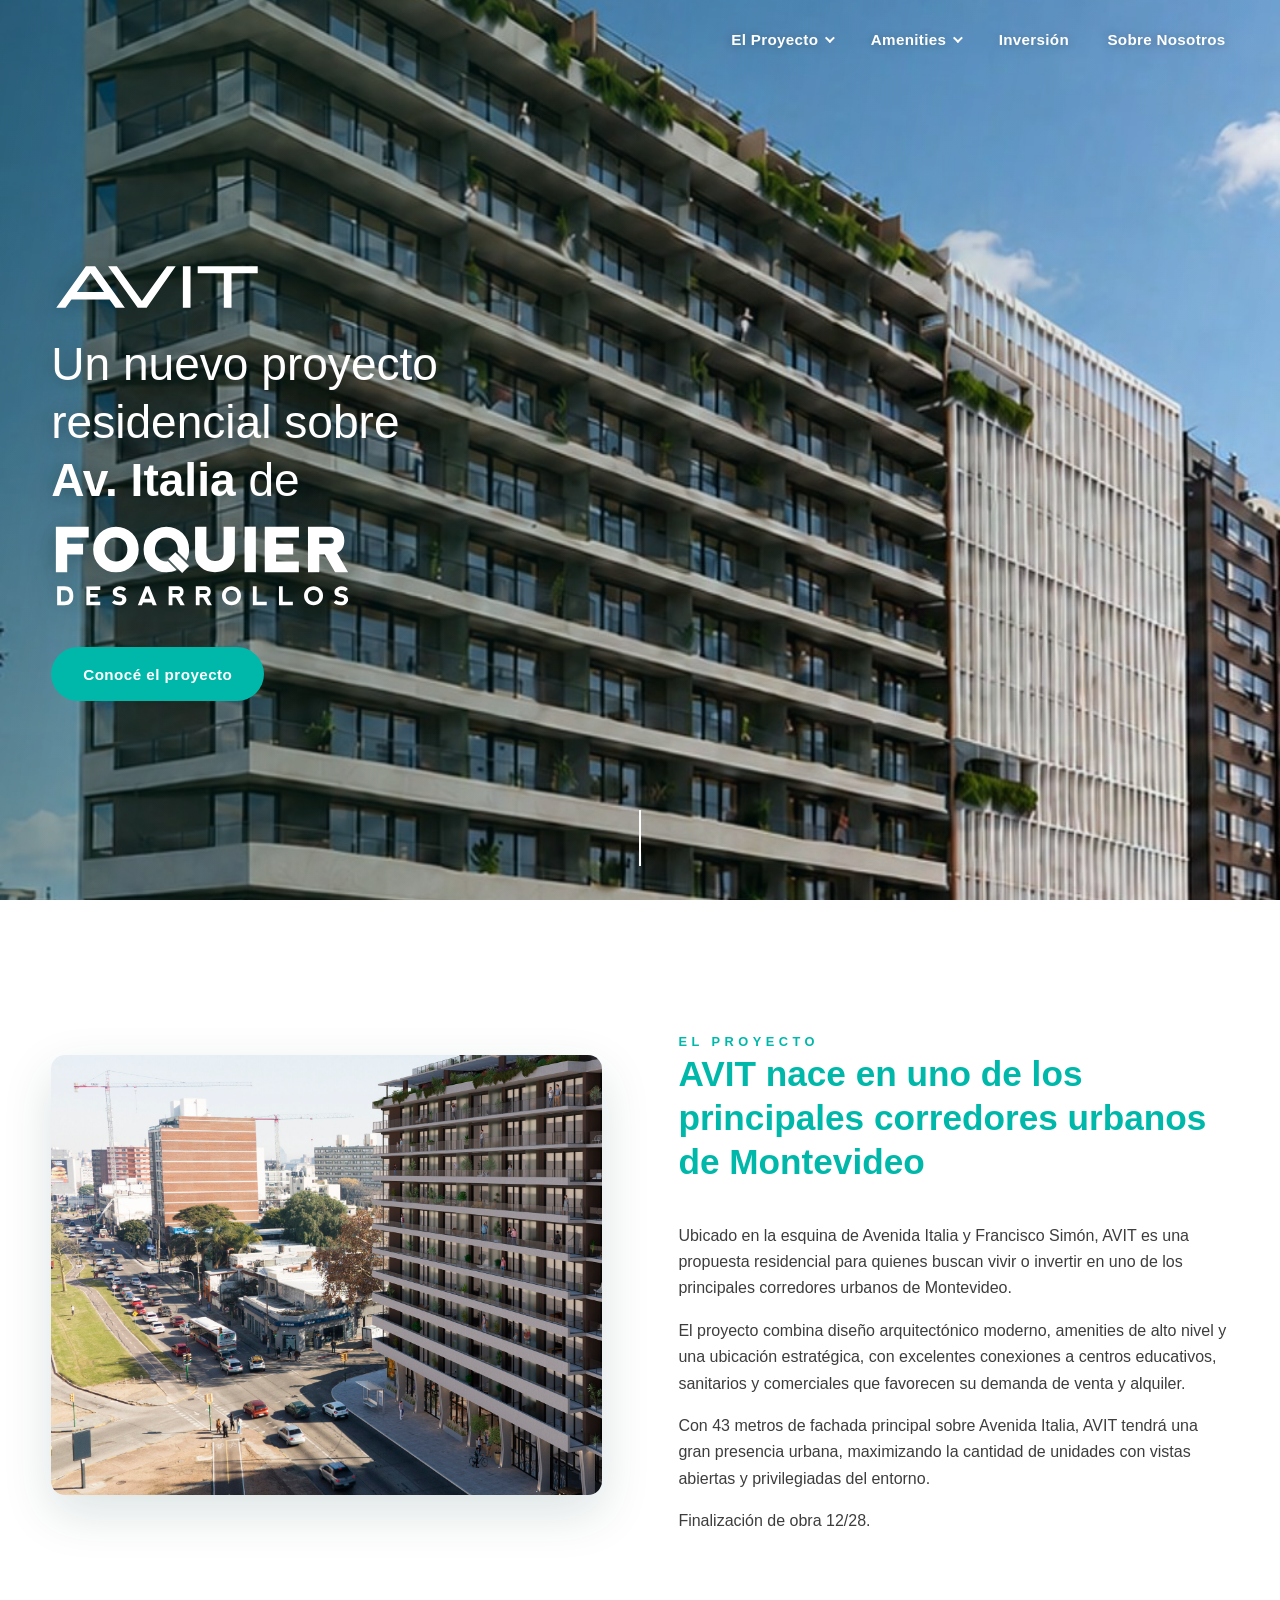
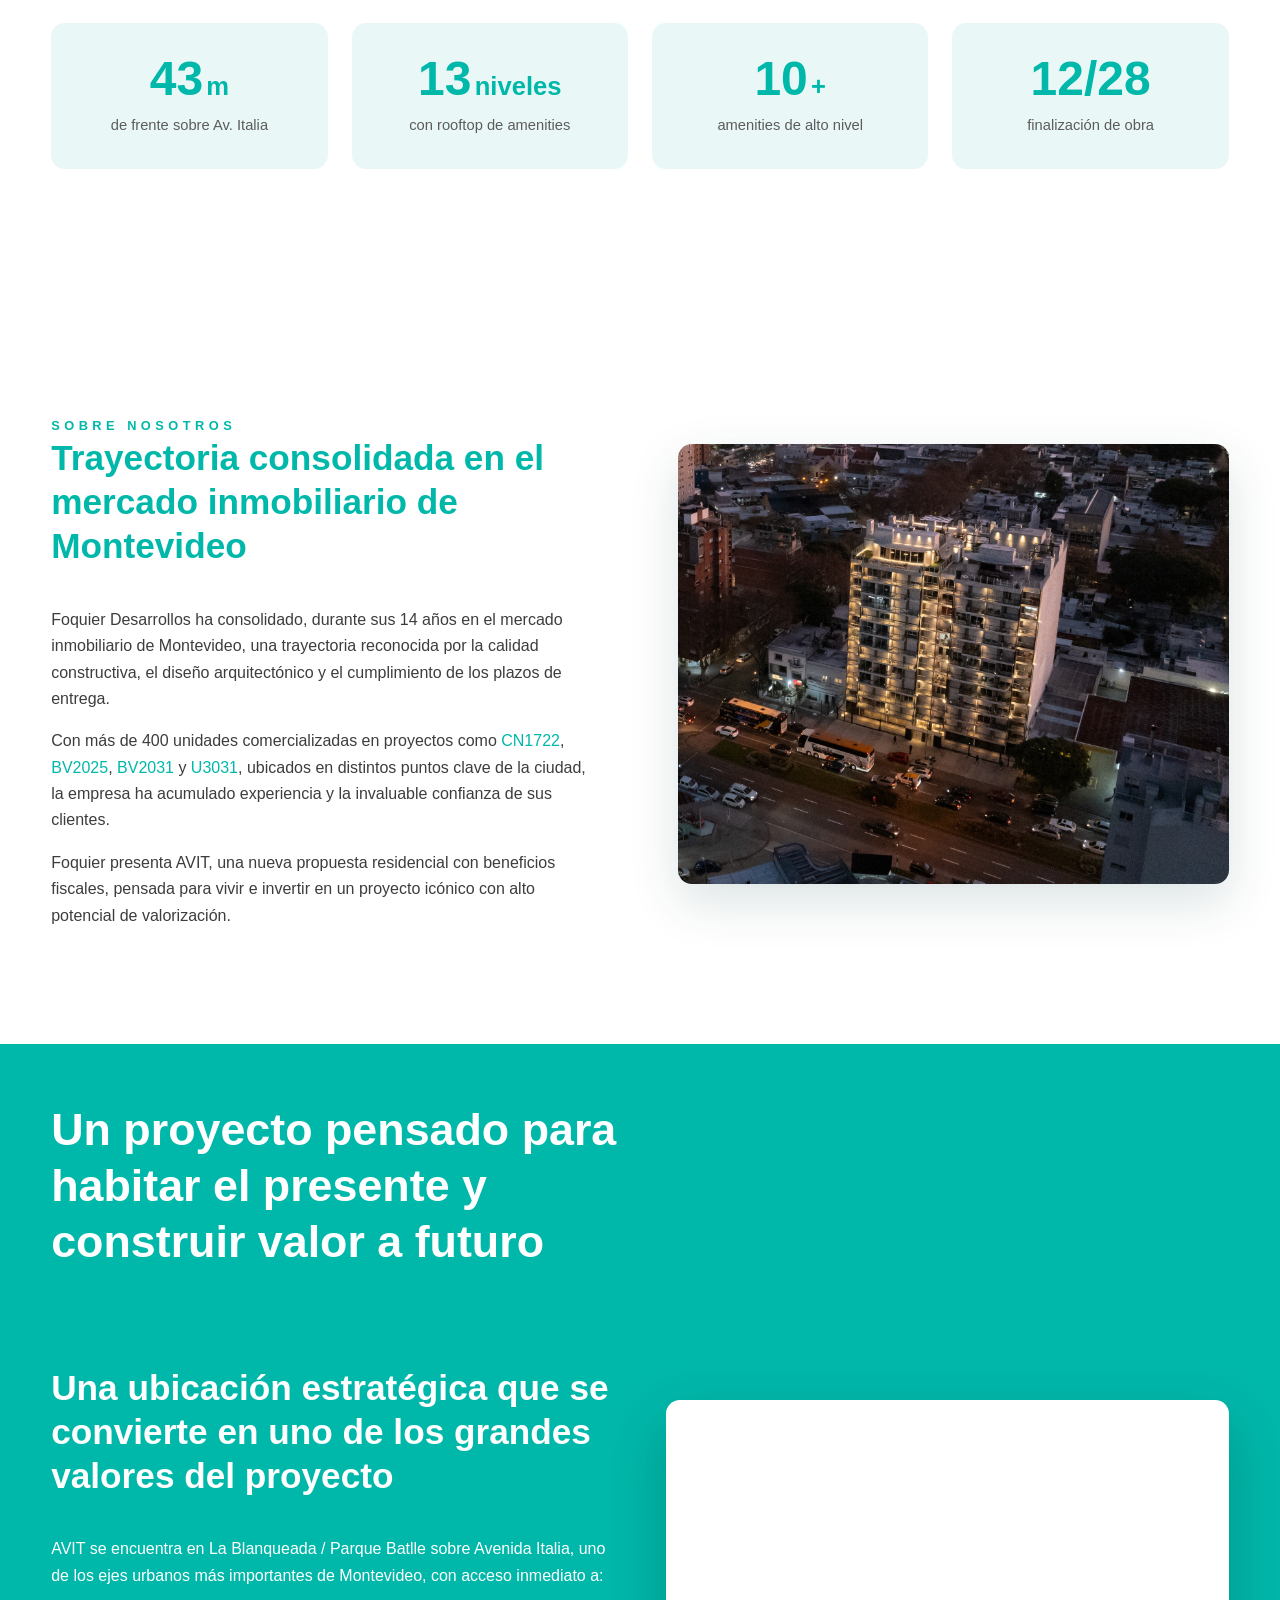
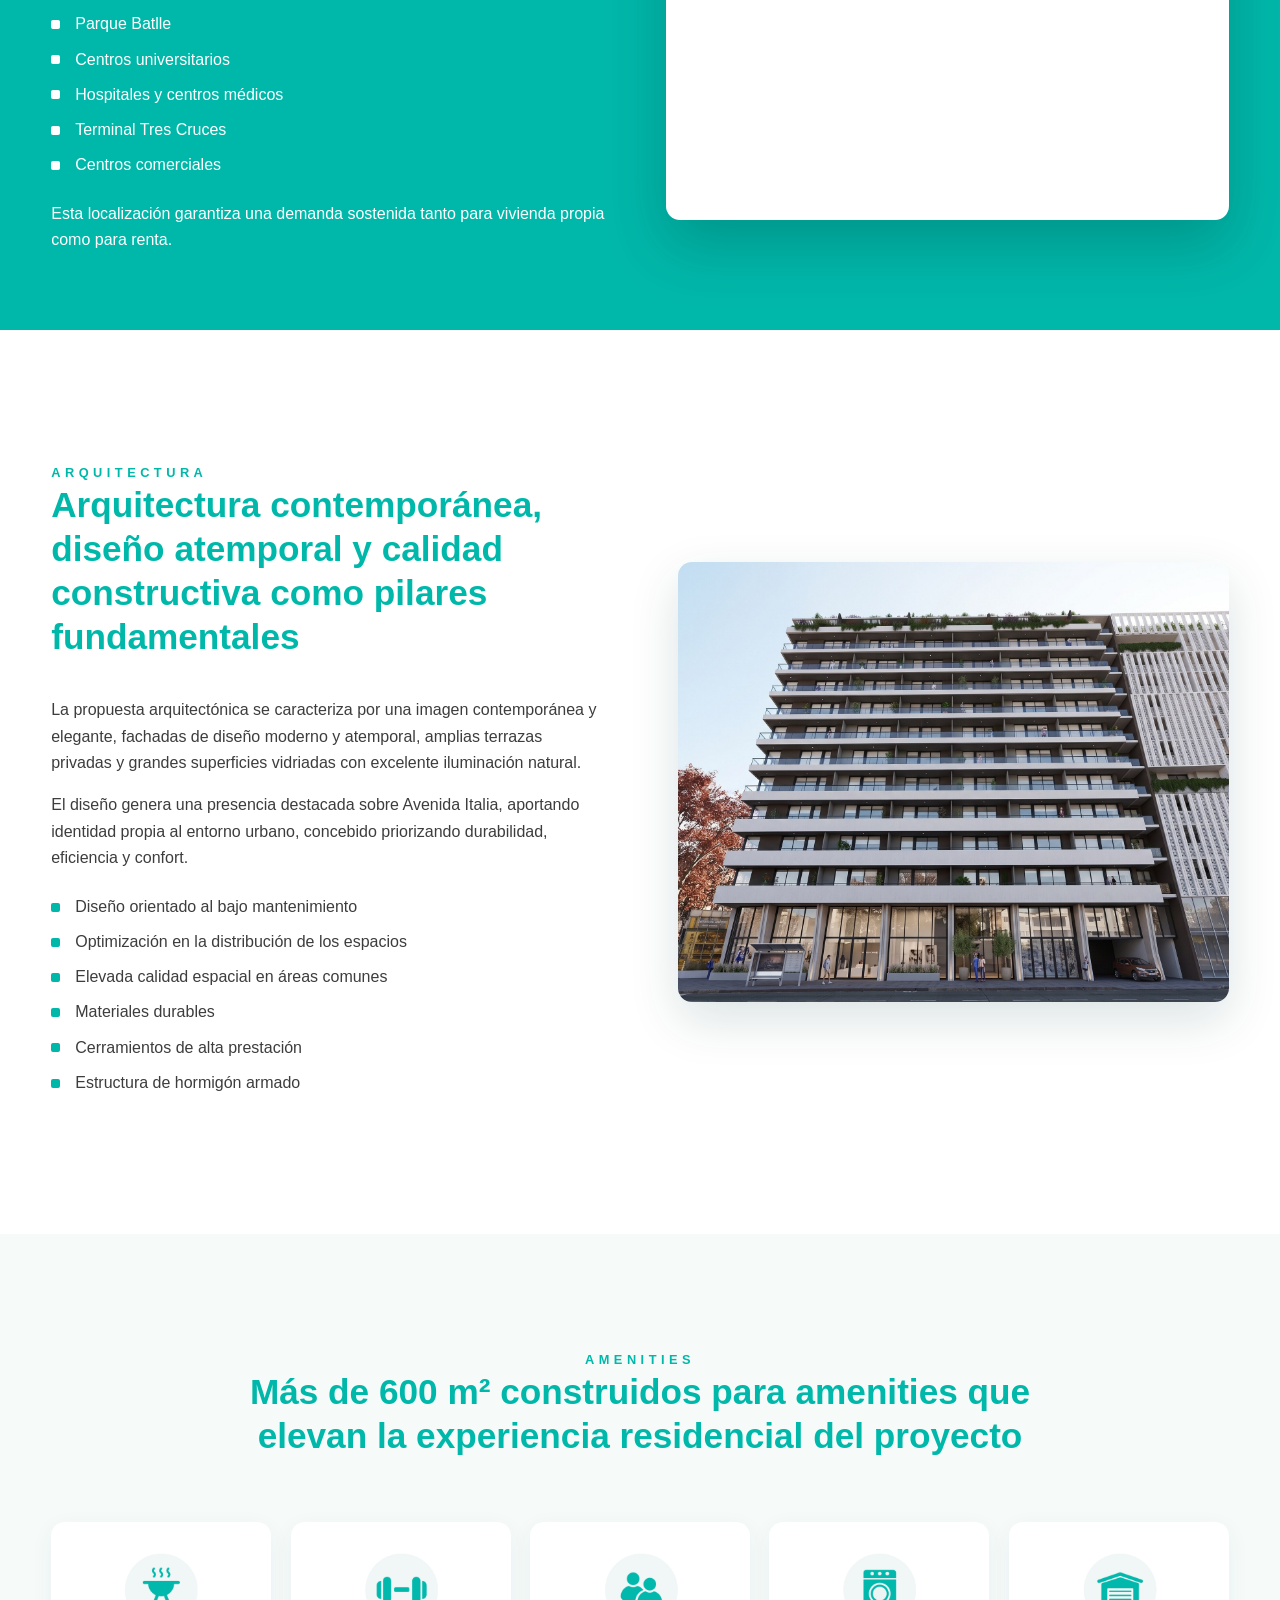
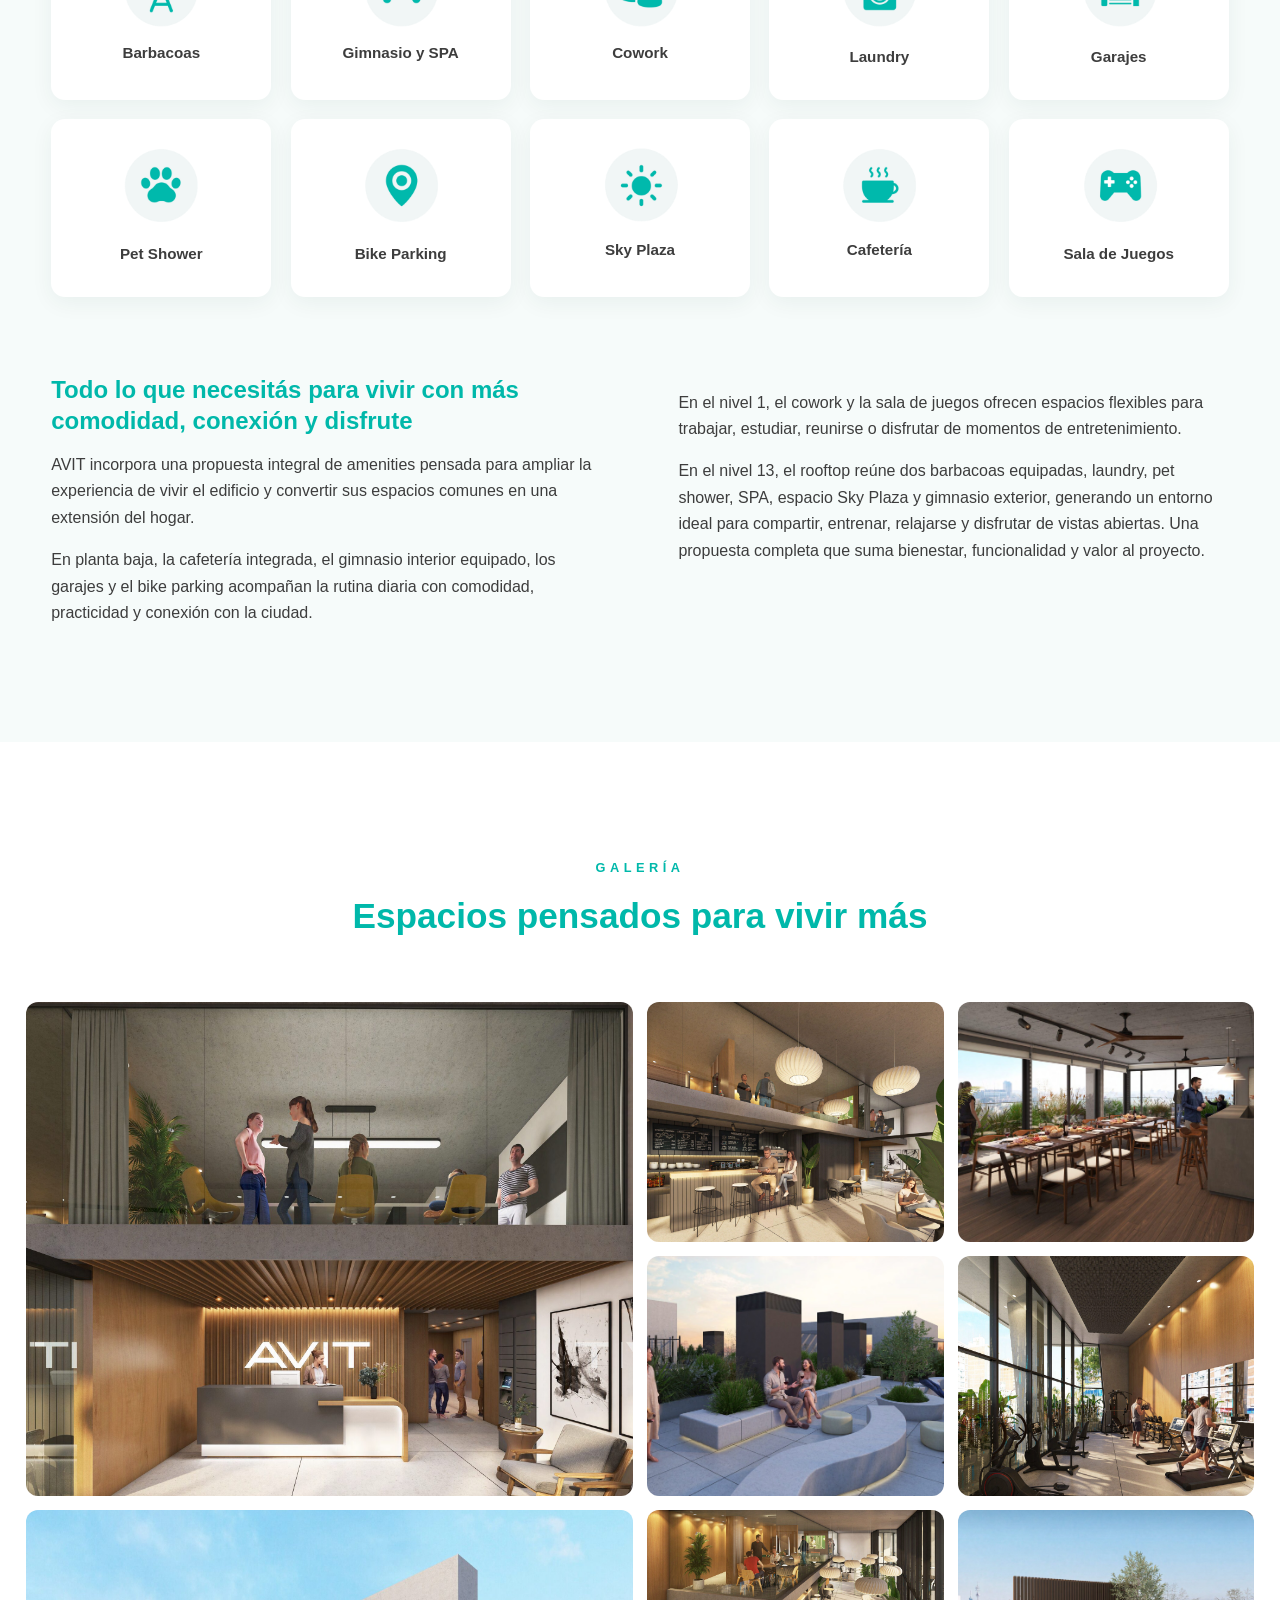
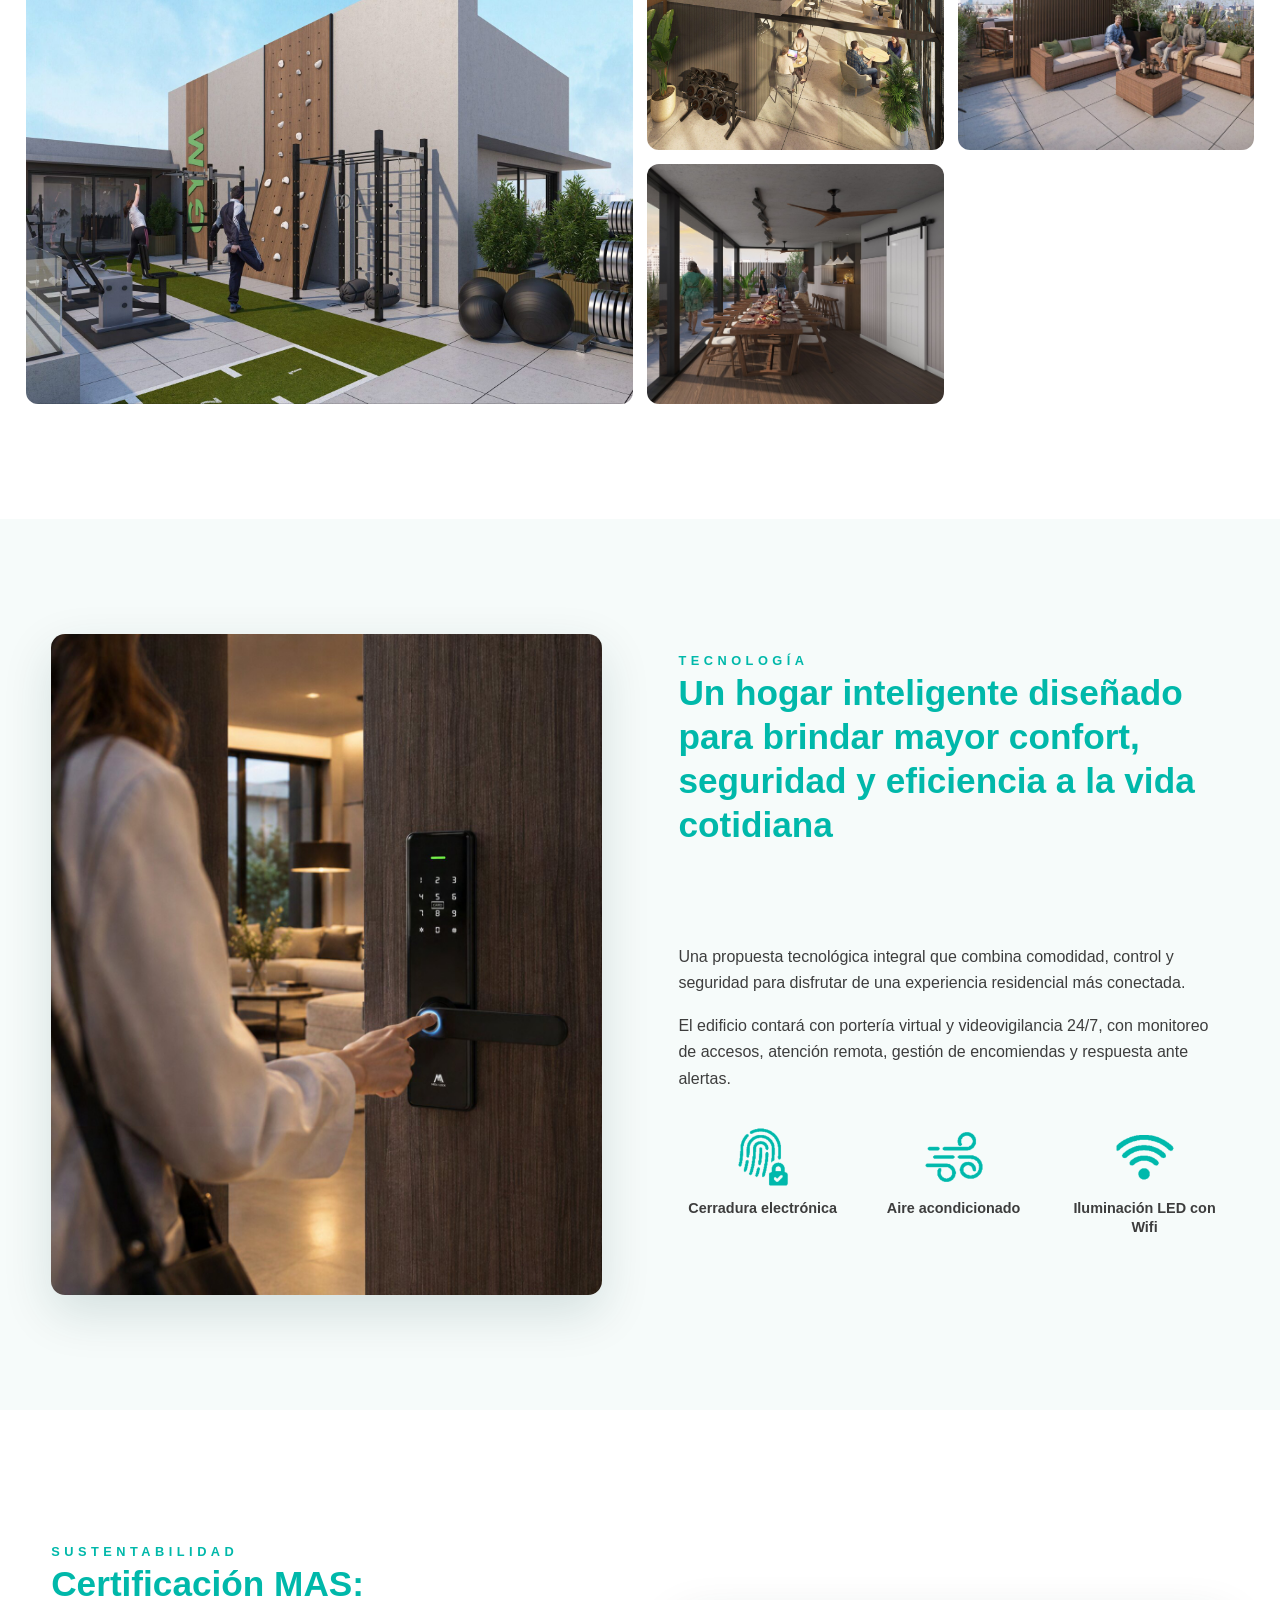
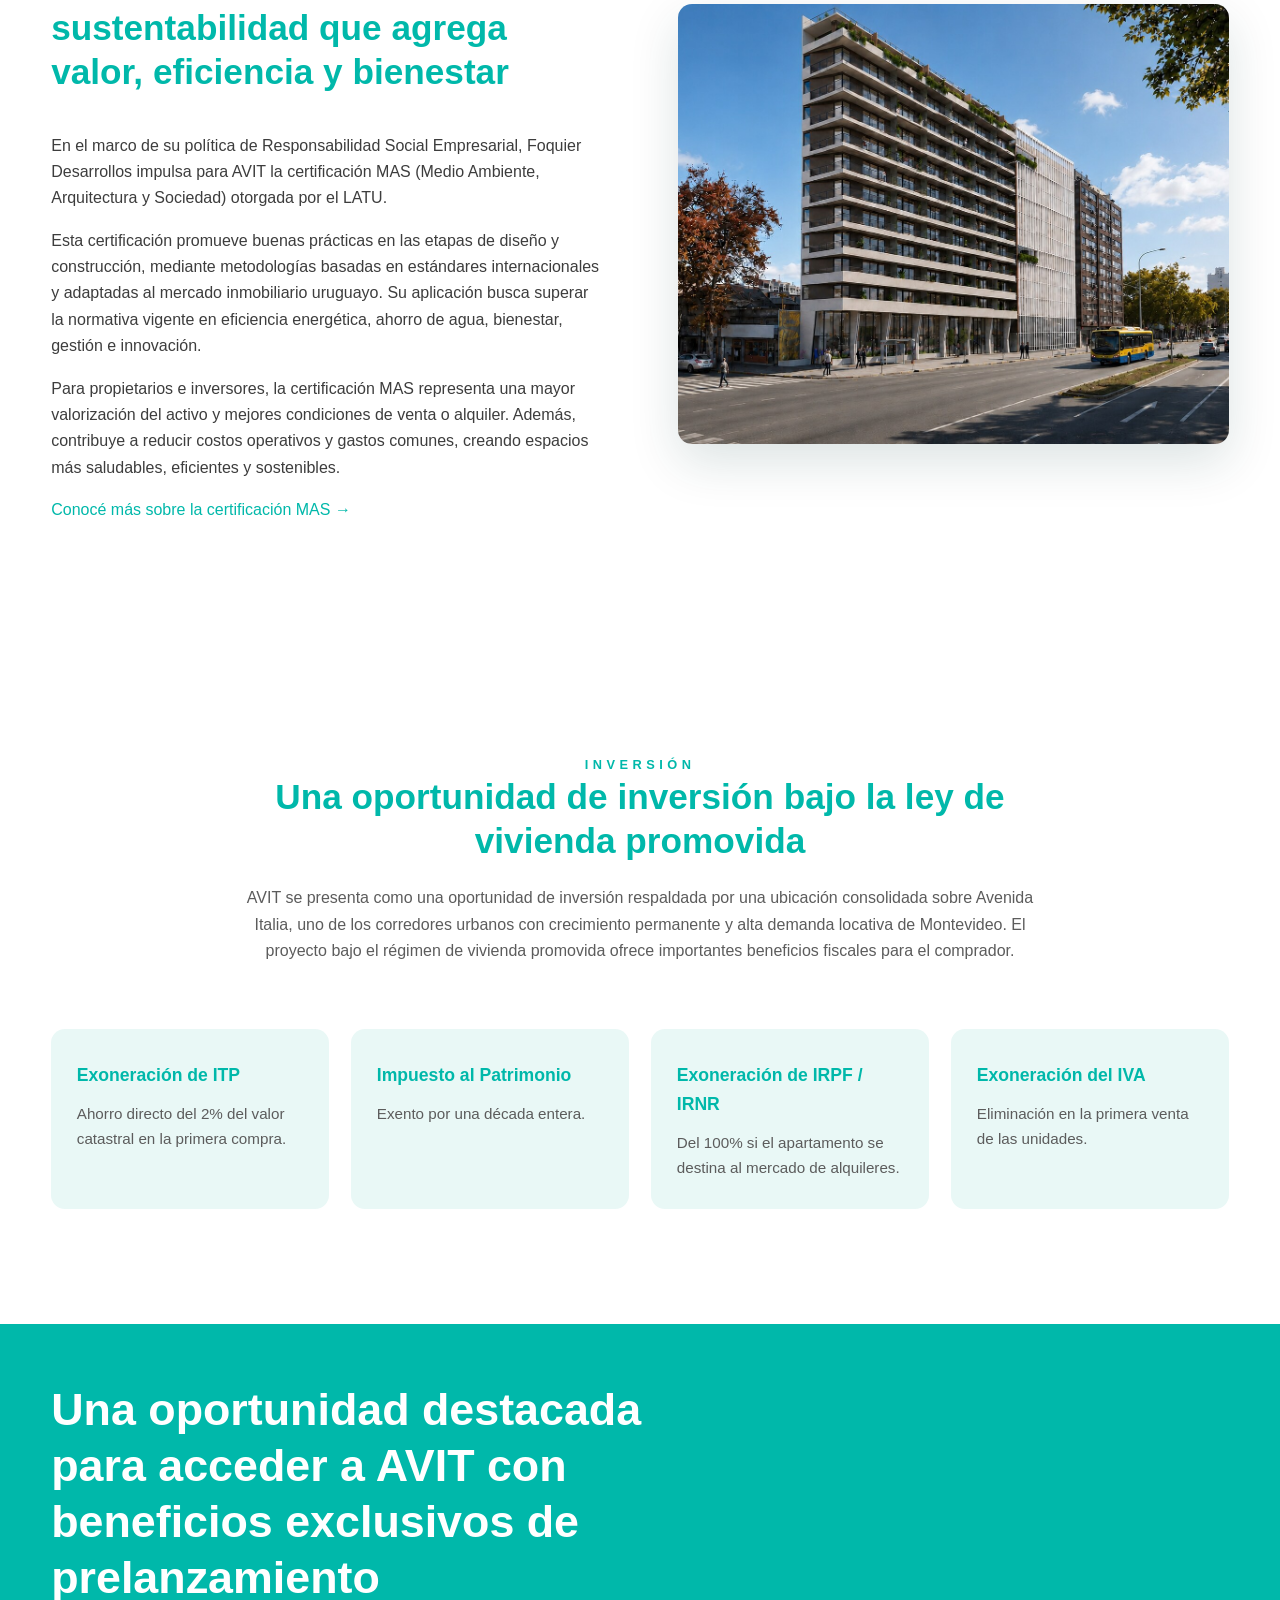
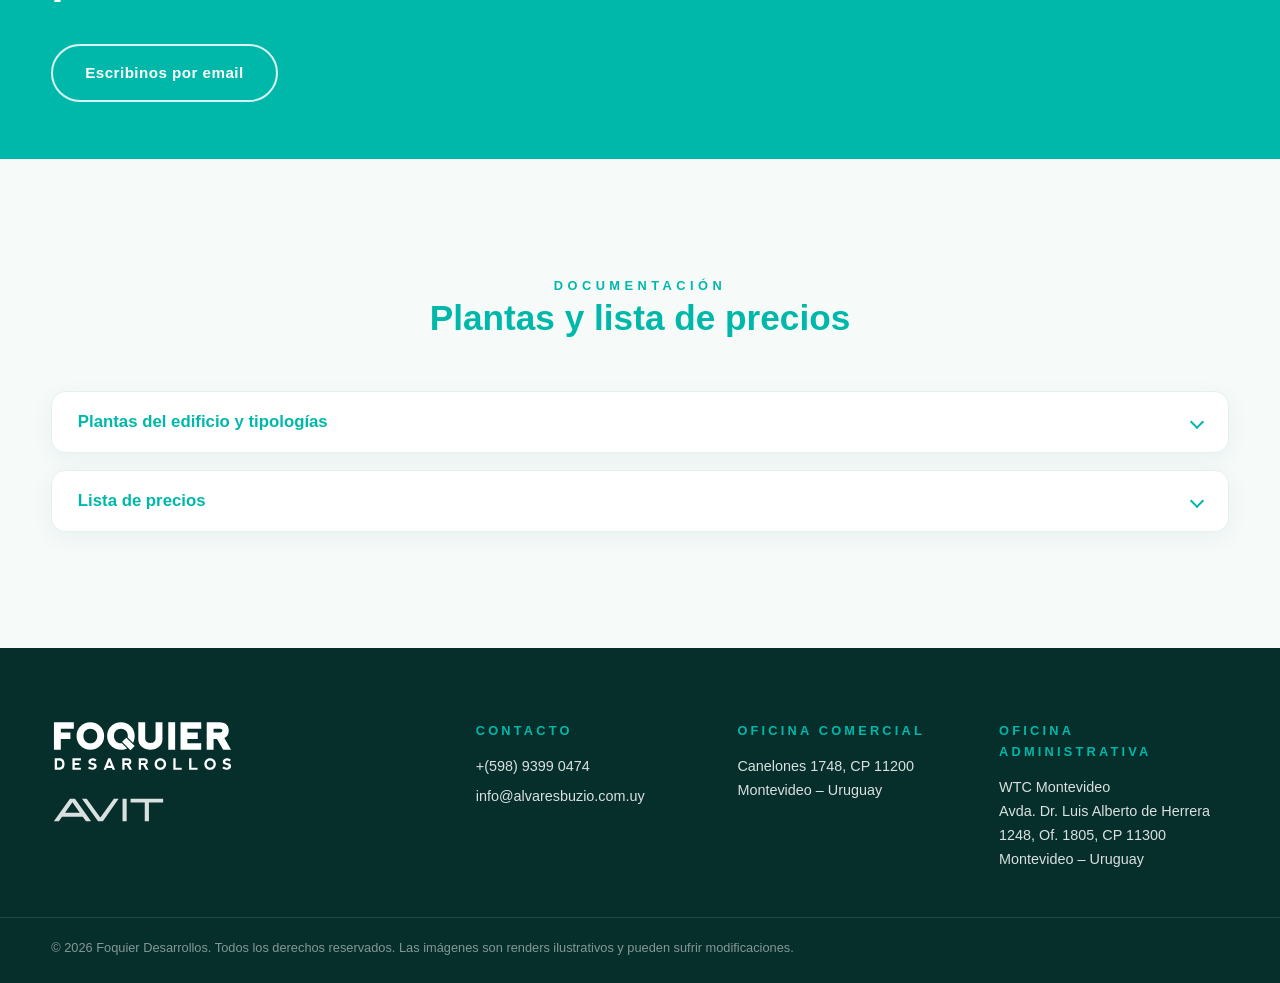
==== commit ac9edde2: "cambios" ====
--- a/sin-whatsapp.html
+++ b/sin-whatsapp.html
@@ -379,13 +379,13 @@
                     <table class="price-table">
                       <thead><tr><th>Unidad</th><th>Dorm.</th><th>Á. propia</th><th>Terraza</th><th>Á. común</th><th>Á. total</th><th>Precio lista</th><th>Pre-lanzamiento</th><th>Dto.</th></tr></thead>
                       <tbody>
-                    <tr id="u-101"><td class="price-u"><button class="price-unit" data-plan="assets/docs/plantas-08.jpg" data-caption="Apartamento 101 · 1 dormitorio" data-price="u-101">101</button></td><td>1D</td><td>49,95</td><td>11,75</td><td>13,16</td><td>74,86</td><td>US$ 168.892</td><td class="price-pre">US$ 140.180</td><td>17%</td></tr>
-                    <tr id="u-102"><td class="price-u"><button class="price-unit" data-plan="assets/docs/plantas-09.jpg" data-caption="Apartamento 102 · 1 dormitorio" data-price="u-102">102</button></td><td>1D</td><td>42,00</td><td>10,45</td><td>11,07</td><td>63,52</td><td>US$ 161.120</td><td class="price-pre">US$ 133.730</td><td>17%</td></tr>
-                    <tr id="u-103"><td class="price-u"><button class="price-unit" data-plan="assets/docs/plantas-10.jpg" data-caption="Apartamento 103 · 1 dormitorio" data-price="u-103">103</button></td><td>1D</td><td>38,00</td><td>10,45</td><td>10,01</td><td>58,46</td><td>US$ 157.494</td><td class="price-pre">US$ 130.720</td><td>17%</td></tr>
-                    <tr id="u-104"><td class="price-u"><button class="price-unit" data-plan="assets/docs/plantas-11.jpg" data-caption="Apartamento 104 · 2 dormitorios" data-price="u-104">104</button></td><td>2D</td><td>58,70</td><td>58,85</td><td>15,85</td><td>136,15</td><td>US$ 201.413</td><td class="price-pre">US$ 161.130</td><td>20%</td></tr>
-                    <tr id="u-105" class="price-row--reserved"><td class="price-u"><button class="price-unit" data-plan="assets/docs/plantas-12.jpg" data-caption="Apartamento 105 · 1 dormitorio" data-price="u-105">105</button><span class="price-badge">Reservado</span></td><td>1D</td><td>44,80</td><td>45,50</td><td>11,42</td><td>98,17</td><td>US$ 165.265</td><td class="price-pre">US$ 137.170</td><td>17%</td></tr>
-                    <tr id="u-106"><td class="price-u"><button class="price-unit" data-plan="assets/docs/plantas-13.jpg" data-caption="Apartamento 106 · 1 dormitorio" data-price="u-106">106</button></td><td>1D</td><td>45,50</td><td>30,65</td><td>11,99</td><td>88,14</td><td>US$ 163.711</td><td class="price-pre">US$ 135.880</td><td>17%</td></tr>
-                    <tr id="u-107"><td class="price-u"><button class="price-unit" data-plan="assets/docs/plantas-14.jpg" data-caption="Apartamento 107 · 1 dormitorio" data-price="u-107">107</button></td><td>1D</td><td>35,3</td><td>23,25</td><td>9,30</td><td>67,85</td><td>US$ 141.037</td><td class="price-pre">US$ 114.240</td><td>19%</td></tr>
+                    <tr id="u-101"><td class="price-u"><button class="price-unit" data-plan="assets/docs/plantas-08.jpg" data-caption="Apartamento 101 · 1 dormitorio" data-price="u-101">101</button></td><td>1D</td><td>49,95</td><td>11,75</td><td>13,16</td><td>74,86</td><td>US$ 168.892</td><td class="price-pre">US$ 141.869</td><td>16%</td></tr>
+                    <tr id="u-102"><td class="price-u"><button class="price-unit" data-plan="assets/docs/plantas-09.jpg" data-caption="Apartamento 102 · 1 dormitorio" data-price="u-102">102</button></td><td>1D</td><td>42,00</td><td>10,45</td><td>11,07</td><td>63,52</td><td>US$ 161.120</td><td class="price-pre">US$ 135.341</td><td>16%</td></tr>
+                    <tr id="u-103"><td class="price-u"><button class="price-unit" data-plan="assets/docs/plantas-10.jpg" data-caption="Apartamento 103 · 1 dormitorio" data-price="u-103">103</button></td><td>1D</td><td>38,00</td><td>10,45</td><td>10,01</td><td>58,46</td><td>US$ 157.494</td><td class="price-pre">US$ 132.295</td><td>16%</td></tr>
+                    <tr id="u-104"><td class="price-u"><button class="price-unit" data-plan="assets/docs/plantas-11.jpg" data-caption="Apartamento 104 · 2 dormitorios" data-price="u-104">104</button></td><td>2D</td><td>58,70</td><td>58,85</td><td>15,85</td><td>136,15</td><td>US$ 201.412</td><td class="price-pre">US$ 163.144</td><td>19%</td></tr>
+                    <tr id="u-105" class="price-row--reserved"><td class="price-u"><button class="price-unit" data-plan="assets/docs/plantas-12.jpg" data-caption="Apartamento 105 · 1 dormitorio" data-price="u-105">105</button><span class="price-badge">Reservado</span></td><td>1D</td><td>44,80</td><td>45,50</td><td>11,42</td><td>98,17</td><td>US$ 165.265</td><td class="price-pre">Reservado</td><td>16%</td></tr>
+                    <tr id="u-106"><td class="price-u"><button class="price-unit" data-plan="assets/docs/plantas-13.jpg" data-caption="Apartamento 106 · 1 dormitorio" data-price="u-106">106</button></td><td>1D</td><td>45,50</td><td>30,65</td><td>11,99</td><td>88,14</td><td>US$ 163.711</td><td class="price-pre">US$ 137.517</td><td>16%</td></tr>
+                    <tr id="u-107"><td class="price-u"><button class="price-unit" data-plan="assets/docs/plantas-14.jpg" data-caption="Apartamento 107 · 1 dormitorio" data-price="u-107">107</button></td><td>1D</td><td>35,30</td><td>23,25</td><td>9,30</td><td>67,85</td><td>US$ 141.037</td><td class="price-pre">US$ 114.240</td><td>19%</td></tr>
                       </tbody>
                     </table>
                   </div></div></div>
@@ -396,17 +396,17 @@
                     <table class="price-table">
                       <thead><tr><th>Unidad</th><th>Dorm.</th><th>Á. propia</th><th>Terraza</th><th>Á. común</th><th>Á. total</th><th>Precio lista</th><th>Pre-lanzamiento</th><th>Dto.</th></tr></thead>
                       <tbody>
-                    <tr id="u-201"><td class="price-u"><button class="price-unit" data-plan="assets/docs/plantas-15.jpg" data-caption="Apartamento 201 · 1 dormitorio" data-price="u-201">201</button></td><td>1D</td><td>48,10</td><td>9,00</td><td>8,11</td><td>65,21</td><td>US$ 165.714</td><td class="price-pre">US$ 139.200</td><td>16%</td></tr>
-                    <tr id="u-202" class="price-row--reserved"><td class="price-u"><button class="price-unit" data-plan="assets/docs/plantas-16.jpg" data-caption="Apartamento 202 · 1 dormitorio" data-price="u-202">202</button><span class="price-badge">Reservado</span></td><td>1D</td><td>47,10</td><td>8,65</td><td>7,94</td><td>63,69</td><td>US$ 163.643</td><td class="price-pre">US$ 137.460</td><td>16%</td></tr>
-                    <tr id="u-203"><td class="price-u"><button class="price-unit" data-plan="assets/docs/plantas-17.jpg" data-caption="Apartamento 203 · 1 dormitorio" data-price="u-203">203</button></td><td>1D</td><td>42,70</td><td>8,60</td><td>7,20</td><td>58,50</td><td>US$ 161.054</td><td class="price-pre">US$ 135.285</td><td>16%</td></tr>
-                    <tr id="u-204"><td class="price-u"><button class="price-unit" data-plan="assets/docs/plantas-18.jpg" data-caption="Apartamento 204 · 1 dormitorio" data-price="u-204">204</button></td><td>1D</td><td>49,85</td><td>10,25</td><td>8,41</td><td>68,51</td><td>US$ 171.357</td><td class="price-pre">US$ 143.940</td><td>16%</td></tr>
-                    <tr id="u-205"><td class="price-u"><button class="price-unit" data-plan="assets/docs/plantas-19.jpg" data-caption="Apartamento 205 · 1 dormitorio" data-price="u-205">205</button></td><td>1D</td><td>45,95</td><td>10,55</td><td>7,75</td><td>64,25</td><td>US$ 164.679</td><td class="price-pre">US$ 138.330</td><td>16%</td></tr>
-                    <tr id="u-206"><td class="price-u"><button class="price-unit" data-plan="assets/docs/plantas-20.jpg" data-caption="Apartamento 206 · 1 dormitorio" data-price="u-206">206</button></td><td>1D</td><td>40,70</td><td>8,50</td><td>6,86</td><td>56,06</td><td>US$ 158.464</td><td class="price-pre">US$ 133.110</td><td>16%</td></tr>
-                    <tr id="u-207"><td class="price-u"><button class="price-unit" data-plan="assets/docs/plantas-21.jpg" data-caption="Apartamento 207 · 2 dormitorios" data-price="u-207">207</button></td><td>2D</td><td>55,10</td><td>12,75</td><td>9,29</td><td>77,14</td><td>US$ 199.363</td><td class="price-pre">US$ 159.490</td><td>16%</td></tr>
-                    <tr id="u-208"><td class="price-u"><button class="price-unit" data-plan="assets/docs/plantas-22.jpg" data-caption="Apartamento 208 · 2 dormitorios" data-price="u-208">208</button></td><td>2D</td><td>58,70</td><td>9,65</td><td>10,14</td><td>80,14</td><td>US$ 199.363</td><td class="price-pre">US$ 159.490</td><td>20%</td></tr>
-                    <tr id="u-209"><td class="price-u"><button class="price-unit" data-plan="assets/docs/plantas-23.jpg" data-caption="Apartamento 209 · 1 dormitorio" data-price="u-209">209</button></td><td>1D</td><td>44,80</td><td>7,30</td><td>7,31</td><td>57,76</td><td>US$ 158.464</td><td class="price-pre">US$ 133.110</td><td>16%</td></tr>
-                    <tr id="u-210"><td class="price-u"><button class="price-unit" data-plan="assets/docs/plantas-24.jpg" data-caption="Apartamento 210 · 1 dormitorio" data-price="u-210">210</button></td><td>1D</td><td>45,50</td><td>6,00</td><td>7,67</td><td>59,17</td><td>US$ 160.018</td><td class="price-pre">US$ 134.415</td><td>16%</td></tr>
-                    <tr id="u-211" class="price-row--reserved"><td class="price-u"><button class="price-unit" data-plan="assets/docs/plantas-25.jpg" data-caption="Apartamento 211 · 1 dormitorio" data-price="u-211">211</button><span class="price-badge">Reservado</span></td><td>1D</td><td>35,3</td><td>2,45</td><td>5,95</td><td>43,70</td><td>US$ 134.296</td><td class="price-pre">US$ 108.780</td><td>19%</td></tr>
+                    <tr id="u-201"><td class="price-u"><button class="price-unit" data-plan="assets/docs/plantas-15.jpg" data-caption="Apartamento 201 · 1 dormitorio" data-price="u-201">201</button></td><td>1D</td><td>48,10</td><td>9,00</td><td>8,11</td><td>65,21</td><td>US$ 165.714</td><td class="price-pre">US$ 140.857</td><td>15%</td></tr>
+                    <tr id="u-202" class="price-row--reserved"><td class="price-u"><button class="price-unit" data-plan="assets/docs/plantas-16.jpg" data-caption="Apartamento 202 · 1 dormitorio" data-price="u-202">202</button><span class="price-badge">Reservado</span></td><td>1D</td><td>47,10</td><td>8,65</td><td>7,94</td><td>63,69</td><td>US$ 163.643</td><td class="price-pre">Reservado</td><td>15%</td></tr>
+                    <tr id="u-203"><td class="price-u"><button class="price-unit" data-plan="assets/docs/plantas-17.jpg" data-caption="Apartamento 203 · 1 dormitorio" data-price="u-203">203</button></td><td>1D</td><td>42,70</td><td>8,60</td><td>7,20</td><td>58,50</td><td>US$ 161.054</td><td class="price-pre">US$ 136.896</td><td>15%</td></tr>
+                    <tr id="u-204"><td class="price-u"><button class="price-unit" data-plan="assets/docs/plantas-18.jpg" data-caption="Apartamento 204 · 1 dormitorio" data-price="u-204">204</button></td><td>1D</td><td>49,85</td><td>10,25</td><td>8,41</td><td>68,51</td><td>US$ 171.357</td><td class="price-pre">US$ 145.654</td><td>15%</td></tr>
+                    <tr id="u-205"><td class="price-u"><button class="price-unit" data-plan="assets/docs/plantas-19.jpg" data-caption="Apartamento 205 · 1 dormitorio" data-price="u-205">205</button></td><td>1D</td><td>45,95</td><td>10,55</td><td>7,75</td><td>64,25</td><td>US$ 164.679</td><td class="price-pre">US$ 139.977</td><td>15%</td></tr>
+                    <tr id="u-206"><td class="price-u"><button class="price-unit" data-plan="assets/docs/plantas-20.jpg" data-caption="Apartamento 206 · 1 dormitorio" data-price="u-206">206</button></td><td>1D</td><td>40,70</td><td>8,50</td><td>6,86</td><td>56,06</td><td>US$ 158.464</td><td class="price-pre">US$ 134.695</td><td>15%</td></tr>
+                    <tr id="u-207"><td class="price-u"><button class="price-unit" data-plan="assets/docs/plantas-21.jpg" data-caption="Apartamento 207 · 2 dormitorios" data-price="u-207">207</button></td><td>2D</td><td>55,10</td><td>12,75</td><td>9,29</td><td>77,14</td><td>US$ 199.362</td><td class="price-pre">US$ 161.484</td><td>19%</td></tr>
+                    <tr id="u-208"><td class="price-u"><button class="price-unit" data-plan="assets/docs/plantas-22.jpg" data-caption="Apartamento 208 · 2 dormitorios" data-price="u-208">208</button></td><td>2D</td><td>58,70</td><td>9,65</td><td>10,14</td><td>80,14</td><td>US$ 199.362</td><td class="price-pre">US$ 161.484</td><td>19%</td></tr>
+                    <tr id="u-209"><td class="price-u"><button class="price-unit" data-plan="assets/docs/plantas-23.jpg" data-caption="Apartamento 209 · 1 dormitorio" data-price="u-209">209</button></td><td>1D</td><td>44,80</td><td>7,30</td><td>7,31</td><td>57,76</td><td>US$ 158.464</td><td class="price-pre">US$ 134.695</td><td>15%</td></tr>
+                    <tr id="u-210"><td class="price-u"><button class="price-unit" data-plan="assets/docs/plantas-24.jpg" data-caption="Apartamento 210 · 1 dormitorio" data-price="u-210">210</button></td><td>1D</td><td>45,50</td><td>6,00</td><td>7,67</td><td>59,17</td><td>US$ 160.018</td><td class="price-pre">US$ 136.015</td><td>15%</td></tr>
+                    <tr id="u-211" class="price-row--reserved"><td class="price-u"><button class="price-unit" data-plan="assets/docs/plantas-25.jpg" data-caption="Apartamento 211 · 1 dormitorio" data-price="u-211">211</button><span class="price-badge">Reservado</span></td><td>1D</td><td>35,30</td><td>2,45</td><td>5,95</td><td>43,70</td><td>US$ 134.296</td><td class="price-pre">Reservado</td><td>19%</td></tr>
                       </tbody>
                     </table>
                   </div></div></div>
@@ -417,17 +417,17 @@
                     <table class="price-table">
                       <thead><tr><th>Unidad</th><th>Dorm.</th><th>Á. propia</th><th>Terraza</th><th>Á. común</th><th>Á. total</th><th>Precio lista</th><th>Pre-lanzamiento</th><th>Dto.</th></tr></thead>
                       <tbody>
-                    <tr id="u-301"><td class="price-u"><button class="price-unit" data-plan="assets/docs/plantas-15.jpg" data-caption="Apartamento 301 · 1 dormitorio" data-price="u-301">301</button></td><td>1D</td><td>48,10</td><td>9,00</td><td>8,11</td><td>65,21</td><td>US$ 167.200</td><td class="price-pre">US$ 142.120</td><td>15%</td></tr>
-                    <tr id="u-302" class="price-row--reserved"><td class="price-u"><button class="price-unit" data-plan="assets/docs/plantas-16.jpg" data-caption="Apartamento 302 · 1 dormitorio" data-price="u-302">302</button><span class="price-badge">Reservado</span></td><td>1D</td><td>47,10</td><td>8,65</td><td>7,94</td><td>63,69</td><td>US$ 165.129</td><td class="price-pre">US$ 140.360</td><td>15%</td></tr>
-                    <tr id="u-303"><td class="price-u"><button class="price-unit" data-plan="assets/docs/plantas-17.jpg" data-caption="Apartamento 303 · 1 dormitorio" data-price="u-303">303</button></td><td>1D</td><td>42,70</td><td>8,60</td><td>7,20</td><td>58,50</td><td>US$ 162.541</td><td class="price-pre">US$ 138.160</td><td>15%</td></tr>
-                    <tr id="u-304"><td class="price-u"><button class="price-unit" data-plan="assets/docs/plantas-26.jpg" data-caption="Apartamento 304 · 1 dormitorio" data-price="u-304">304</button></td><td>1D</td><td>49,85</td><td>10,25</td><td>8,41</td><td>68,51</td><td>US$ 172.800</td><td class="price-pre">US$ 146.880</td><td>15%</td></tr>
-                    <tr id="u-305"><td class="price-u"><button class="price-unit" data-plan="assets/docs/plantas-27.jpg" data-caption="Apartamento 305 · 1 dormitorio" data-price="u-305">305</button></td><td>1D</td><td>45,95</td><td>10,55</td><td>7,75</td><td>64,25</td><td>US$ 166.165</td><td class="price-pre">US$ 141.240</td><td>15%</td></tr>
-                    <tr id="u-306"><td class="price-u"><button class="price-unit" data-plan="assets/docs/plantas-28.jpg" data-caption="Apartamento 306 · 1 dormitorio" data-price="u-306">306</button></td><td>1D</td><td>40,70</td><td>8,50</td><td>6,86</td><td>56,06</td><td>US$ 159.953</td><td class="price-pre">US$ 135.960</td><td>15%</td></tr>
-                    <tr id="u-307" class="price-row--reserved"><td class="price-u"><button class="price-unit" data-plan="assets/docs/plantas-29.jpg" data-caption="Apartamento 307 · 2 dormitorios" data-price="u-307">307</button><span class="price-badge">Reservado</span></td><td>2D</td><td>55,10</td><td>12,75</td><td>9,29</td><td>77,14</td><td>US$ 200.780</td><td class="price-pre">US$ 164.460</td><td>15%</td></tr>
-                    <tr id="u-308" class="price-row--reserved"><td class="price-u"><button class="price-unit" data-plan="assets/docs/plantas-22.jpg" data-caption="Apartamento 308 · 2 dormitorios" data-price="u-308">308</button><span class="price-badge">Reservado</span></td><td>2D</td><td>58,70</td><td>9,65</td><td>10,14</td><td>80,14</td><td>US$ 200.780</td><td class="price-pre">US$ 164.640</td><td>18%</td></tr>
-                    <tr id="u-309"><td class="price-u"><button class="price-unit" data-plan="assets/docs/plantas-23.jpg" data-caption="Apartamento 309 · 1 dormitorio" data-price="u-309">309</button></td><td>1D</td><td>44,80</td><td>7,30</td><td>7,31</td><td>57,76</td><td>US$ 159.953</td><td class="price-pre">US$ 135.960</td><td>15%</td></tr>
-                    <tr id="u-310"><td class="price-u"><button class="price-unit" data-plan="assets/docs/plantas-24.jpg" data-caption="Apartamento 310 · 1 dormitorio" data-price="u-310">310</button></td><td>1D</td><td>45,50</td><td>6,00</td><td>7,67</td><td>59,17</td><td>US$ 161.506</td><td class="price-pre">US$ 137.280</td><td>15%</td></tr>
-                    <tr id="u-311"><td class="price-u"><button class="price-unit" data-plan="assets/docs/plantas-25.jpg" data-caption="Apartamento 311 · 1 dormitorio" data-price="u-311">311</button></td><td>1D</td><td>35,3</td><td>2,45</td><td>5,95</td><td>43,70</td><td>US$ 135.852</td><td class="price-pre">US$ 110.040</td><td>19%</td></tr>
+                    <tr id="u-301"><td class="price-u"><button class="price-unit" data-plan="assets/docs/plantas-15.jpg" data-caption="Apartamento 301 · 1 dormitorio" data-price="u-301">301</button></td><td>1D</td><td>48,10</td><td>9,00</td><td>8,11</td><td>65,21</td><td>US$ 167.200</td><td class="price-pre">US$ 145.464</td><td>13%</td></tr>
+                    <tr id="u-302" class="price-row--reserved"><td class="price-u"><button class="price-unit" data-plan="assets/docs/plantas-16.jpg" data-caption="Apartamento 302 · 1 dormitorio" data-price="u-302">302</button><span class="price-badge">Reservado</span></td><td>1D</td><td>47,10</td><td>8,65</td><td>7,94</td><td>63,69</td><td>US$ 165.129</td><td class="price-pre">Reservado</td><td>13%</td></tr>
+                    <tr id="u-303"><td class="price-u"><button class="price-unit" data-plan="assets/docs/plantas-17.jpg" data-caption="Apartamento 303 · 1 dormitorio" data-price="u-303">303</button></td><td>1D</td><td>42,70</td><td>8,60</td><td>7,20</td><td>58,50</td><td>US$ 162.541</td><td class="price-pre">US$ 141.411</td><td>13%</td></tr>
+                    <tr id="u-304"><td class="price-u"><button class="price-unit" data-plan="assets/docs/plantas-26.jpg" data-caption="Apartamento 304 · 1 dormitorio" data-price="u-304">304</button></td><td>1D</td><td>49,85</td><td>10,25</td><td>8,41</td><td>68,51</td><td>US$ 172.800</td><td class="price-pre">US$ 150.336</td><td>13%</td></tr>
+                    <tr id="u-305"><td class="price-u"><button class="price-unit" data-plan="assets/docs/plantas-27.jpg" data-caption="Apartamento 305 · 1 dormitorio" data-price="u-305">305</button></td><td>1D</td><td>45,95</td><td>10,55</td><td>7,75</td><td>64,25</td><td>US$ 166.165</td><td class="price-pre">US$ 144.563</td><td>13%</td></tr>
+                    <tr id="u-306"><td class="price-u"><button class="price-unit" data-plan="assets/docs/plantas-28.jpg" data-caption="Apartamento 306 · 1 dormitorio" data-price="u-306">306</button></td><td>1D</td><td>40,70</td><td>8,50</td><td>6,86</td><td>56,06</td><td>US$ 159.953</td><td class="price-pre">US$ 139.159</td><td>13%</td></tr>
+                    <tr id="u-307" class="price-row--reserved"><td class="price-u"><button class="price-unit" data-plan="assets/docs/plantas-29.jpg" data-caption="Apartamento 307 · 2 dormitorios" data-price="u-307">307</button><span class="price-badge">Reservado</span></td><td>2D</td><td>55,10</td><td>12,75</td><td>9,29</td><td>77,14</td><td>US$ 200.780</td><td class="price-pre">Reservado</td><td>16%</td></tr>
+                    <tr id="u-308" class="price-row--reserved"><td class="price-u"><button class="price-unit" data-plan="assets/docs/plantas-22.jpg" data-caption="Apartamento 308 · 2 dormitorios" data-price="u-308">308</button><span class="price-badge">Reservado</span></td><td>2D</td><td>58,70</td><td>9,65</td><td>10,14</td><td>80,14</td><td>US$ 200.780</td><td class="price-pre">Reservado</td><td>16%</td></tr>
+                    <tr id="u-309"><td class="price-u"><button class="price-unit" data-plan="assets/docs/plantas-23.jpg" data-caption="Apartamento 309 · 1 dormitorio" data-price="u-309">309</button></td><td>1D</td><td>44,80</td><td>7,30</td><td>7,31</td><td>57,76</td><td>US$ 159.953</td><td class="price-pre">US$ 139.159</td><td>13%</td></tr>
+                    <tr id="u-310"><td class="price-u"><button class="price-unit" data-plan="assets/docs/plantas-24.jpg" data-caption="Apartamento 310 · 1 dormitorio" data-price="u-310">310</button></td><td>1D</td><td>45,50</td><td>6,00</td><td>7,67</td><td>59,17</td><td>US$ 161.506</td><td class="price-pre">US$ 140.510</td><td>13%</td></tr>
+                    <tr id="u-311"><td class="price-u"><button class="price-unit" data-plan="assets/docs/plantas-25.jpg" data-caption="Apartamento 311 · 1 dormitorio" data-price="u-311">311</button></td><td>1D</td><td>35,30</td><td>2,45</td><td>5,95</td><td>43,70</td><td>US$ 135.852</td><td class="price-pre">US$ 110.040</td><td>19%</td></tr>
                       </tbody>
                     </table>
                   </div></div></div>
@@ -438,17 +438,17 @@
                     <table class="price-table">
                       <thead><tr><th>Unidad</th><th>Dorm.</th><th>Á. propia</th><th>Terraza</th><th>Á. común</th><th>Á. total</th><th>Precio lista</th><th>Pre-lanzamiento</th><th>Dto.</th></tr></thead>
                       <tbody>
-                    <tr id="u-401"><td class="price-u"><button class="price-unit" data-plan="assets/docs/plantas-15.jpg" data-caption="Apartamento 401 · 1 dormitorio" data-price="u-401">401</button></td><td>1D</td><td>48,10</td><td>9,00</td><td>8,11</td><td>65,21</td><td>US$ 168.686</td><td class="price-pre">US$ 145.070</td><td>14%</td></tr>
-                    <tr id="u-402" class="price-row--reserved"><td class="price-u"><button class="price-unit" data-plan="assets/docs/plantas-16.jpg" data-caption="Apartamento 402 · 1 dormitorio" data-price="u-402">402</button><span class="price-badge">Reservado</span></td><td>1D</td><td>47,10</td><td>8,65</td><td>7,94</td><td>63,69</td><td>US$ 166.616</td><td class="price-pre">US$ 143.290</td><td>14%</td></tr>
-                    <tr id="u-403"><td class="price-u"><button class="price-unit" data-plan="assets/docs/plantas-17.jpg" data-caption="Apartamento 403 · 1 dormitorio" data-price="u-403">403</button></td><td>1D</td><td>42,70</td><td>8,60</td><td>7,20</td><td>58,50</td><td>US$ 164.029</td><td class="price-pre">US$ 141.065</td><td>14%</td></tr>
-                    <tr id="u-404" class="price-row--reserved"><td class="price-u"><button class="price-unit" data-plan="assets/docs/plantas-26.jpg" data-caption="Apartamento 404 · 1 dormitorio" data-price="u-404">404</button><span class="price-badge">Reservado</span></td><td>1D</td><td>49,85</td><td>10,25</td><td>8,41</td><td>68,51</td><td>US$ 174.244</td><td class="price-pre">US$ 149.850</td><td>14%</td></tr>
-                    <tr id="u-405"><td class="price-u"><button class="price-unit" data-plan="assets/docs/plantas-27.jpg" data-caption="Apartamento 405 · 1 dormitorio" data-price="u-405">405</button></td><td>1D</td><td>45,95</td><td>10,55</td><td>7,75</td><td>64,25</td><td>US$ 167.651</td><td class="price-pre">US$ 144.180</td><td>14%</td></tr>
-                    <tr id="u-406"><td class="price-u"><button class="price-unit" data-plan="assets/docs/plantas-28.jpg" data-caption="Apartamento 406 · 1 dormitorio" data-price="u-406">406</button></td><td>1D</td><td>40,70</td><td>8,50</td><td>6,86</td><td>56,06</td><td>US$ 161.442</td><td class="price-pre">US$ 138.840</td><td>14%</td></tr>
-                    <tr id="u-407" class="price-row--reserved"><td class="price-u"><button class="price-unit" data-plan="assets/docs/plantas-29.jpg" data-caption="Apartamento 407 · 2 dormitorios" data-price="u-407">407</button><span class="price-badge">Reservado</span></td><td>2D</td><td>55,10</td><td>12,75</td><td>9,29</td><td>77,14</td><td class="price-res" colspan="3">Reservado</td></tr>
-                    <tr id="u-408" class="price-row--reserved"><td class="price-u"><button class="price-unit" data-plan="assets/docs/plantas-22.jpg" data-caption="Apartamento 408 · 2 dormitorios" data-price="u-408">408</button><span class="price-badge">Reservado</span></td><td>2D</td><td>58,70</td><td>9,65</td><td>10,14</td><td>80,14</td><td>US$ 202.202</td><td class="price-pre">US$ 169.850</td><td>16%</td></tr>
-                    <tr id="u-409"><td class="price-u"><button class="price-unit" data-plan="assets/docs/plantas-23.jpg" data-caption="Apartamento 409 · 1 dormitorio" data-price="u-409">409</button></td><td>1D</td><td>44,80</td><td>7,30</td><td>7,31</td><td>57,76</td><td>US$ 161.442</td><td class="price-pre">US$ 138.840</td><td>14%</td></tr>
-                    <tr id="u-410"><td class="price-u"><button class="price-unit" data-plan="assets/docs/plantas-24.jpg" data-caption="Apartamento 410 · 1 dormitorio" data-price="u-410">410</button></td><td>1D</td><td>45,50</td><td>6,00</td><td>7,67</td><td>59,17</td><td>US$ 162.994</td><td class="price-pre">US$ 140.175</td><td>14%</td></tr>
-                    <tr id="u-411"><td class="price-u"><button class="price-unit" data-plan="assets/docs/plantas-25.jpg" data-caption="Apartamento 411 · 1 dormitorio" data-price="u-411">411</button></td><td>1D</td><td>35,3</td><td>2,45</td><td>5,95</td><td>43,70</td><td>US$ 137.407</td><td class="price-pre">US$ 111.300</td><td>19%</td></tr>
+                    <tr id="u-401"><td class="price-u"><button class="price-unit" data-plan="assets/docs/plantas-15.jpg" data-caption="Apartamento 401 · 1 dormitorio" data-price="u-401">401</button></td><td>1D</td><td>48,10</td><td>9,00</td><td>8,11</td><td>65,21</td><td>US$ 168.686</td><td class="price-pre">US$ 148.444</td><td>12%</td></tr>
+                    <tr id="u-402" class="price-row--reserved"><td class="price-u"><button class="price-unit" data-plan="assets/docs/plantas-16.jpg" data-caption="Apartamento 402 · 1 dormitorio" data-price="u-402">402</button><span class="price-badge">Reservado</span></td><td>1D</td><td>47,10</td><td>8,65</td><td>7,94</td><td>63,69</td><td>US$ 166.616</td><td class="price-pre">Reservado</td><td>12%</td></tr>
+                    <tr id="u-403"><td class="price-u"><button class="price-unit" data-plan="assets/docs/plantas-17.jpg" data-caption="Apartamento 403 · 1 dormitorio" data-price="u-403">403</button></td><td>1D</td><td>42,70</td><td>8,60</td><td>7,20</td><td>58,50</td><td>US$ 164.029</td><td class="price-pre">US$ 144.346</td><td>12%</td></tr>
+                    <tr id="u-404" class="price-row--reserved"><td class="price-u"><button class="price-unit" data-plan="assets/docs/plantas-26.jpg" data-caption="Apartamento 404 · 1 dormitorio" data-price="u-404">404</button><span class="price-badge">Reservado</span></td><td>1D</td><td>49,85</td><td>10,25</td><td>8,41</td><td>68,51</td><td>US$ 174.244</td><td class="price-pre">Reservado</td><td>12%</td></tr>
+                    <tr id="u-405" class="price-row--reserved"><td class="price-u"><button class="price-unit" data-plan="assets/docs/plantas-27.jpg" data-caption="Apartamento 405 · 1 dormitorio" data-price="u-405">405</button><span class="price-badge">Reservado</span></td><td>1D</td><td>45,95</td><td>10,55</td><td>7,75</td><td>64,25</td><td>US$ 167.651</td><td class="price-pre">Reservado</td><td>12%</td></tr>
+                    <tr id="u-406"><td class="price-u"><button class="price-unit" data-plan="assets/docs/plantas-28.jpg" data-caption="Apartamento 406 · 1 dormitorio" data-price="u-406">406</button></td><td>1D</td><td>40,70</td><td>8,50</td><td>6,86</td><td>56,06</td><td>US$ 161.442</td><td class="price-pre">US$ 142.069</td><td>12%</td></tr>
+                    <tr id="u-407"><td class="price-u"><button class="price-unit" data-plan="assets/docs/plantas-29.jpg" data-caption="Apartamento 407 · 2 dormitorios" data-price="u-407">407</button></td><td>2D</td><td>55,10</td><td>12,75</td><td>9,29</td><td>77,14</td><td>US$ 202.202</td><td class="price-pre">US$ 173.894</td><td>14%</td></tr>
+                    <tr id="u-408" class="price-row--reserved"><td class="price-u"><button class="price-unit" data-plan="assets/docs/plantas-22.jpg" data-caption="Apartamento 408 · 2 dormitorios" data-price="u-408">408</button><span class="price-badge">Reservado</span></td><td>2D</td><td>58,70</td><td>9,65</td><td>10,14</td><td>80,14</td><td>US$ 202.202</td><td class="price-pre">Reservado</td><td>14%</td></tr>
+                    <tr id="u-409"><td class="price-u"><button class="price-unit" data-plan="assets/docs/plantas-23.jpg" data-caption="Apartamento 409 · 1 dormitorio" data-price="u-409">409</button></td><td>1D</td><td>44,80</td><td>7,30</td><td>7,31</td><td>57,76</td><td>US$ 161.442</td><td class="price-pre">US$ 142.069</td><td>12%</td></tr>
+                    <tr id="u-410"><td class="price-u"><button class="price-unit" data-plan="assets/docs/plantas-24.jpg" data-caption="Apartamento 410 · 1 dormitorio" data-price="u-410">410</button></td><td>1D</td><td>45,50</td><td>6,00</td><td>7,67</td><td>59,17</td><td>US$ 162.994</td><td class="price-pre">US$ 143.435</td><td>12%</td></tr>
+                    <tr id="u-411"><td class="price-u"><button class="price-unit" data-plan="assets/docs/plantas-25.jpg" data-caption="Apartamento 411 · 1 dormitorio" data-price="u-411">411</button></td><td>1D</td><td>35,30</td><td>2,45</td><td>5,95</td><td>43,70</td><td>US$ 137.407</td><td class="price-pre">US$ 111.300</td><td>19%</td></tr>
                       </tbody>
                     </table>
                   </div></div></div>
@@ -459,17 +459,17 @@
                     <table class="price-table">
                       <thead><tr><th>Unidad</th><th>Dorm.</th><th>Á. propia</th><th>Terraza</th><th>Á. común</th><th>Á. total</th><th>Precio lista</th><th>Pre-lanzamiento</th><th>Dto.</th></tr></thead>
                       <tbody>
-                    <tr id="u-501"><td class="price-u"><button class="price-unit" data-plan="assets/docs/plantas-15.jpg" data-caption="Apartamento 501 · 1 dormitorio" data-price="u-501">501</button></td><td>1D</td><td>48,10</td><td>9,00</td><td>8,11</td><td>65,21</td><td>US$ 170.172</td><td class="price-pre">US$ 148.050</td><td>13%</td></tr>
-                    <tr id="u-502" class="price-row--reserved"><td class="price-u"><button class="price-unit" data-plan="assets/docs/plantas-16.jpg" data-caption="Apartamento 502 · 1 dormitorio" data-price="u-502">502</button><span class="price-badge">Reservado</span></td><td>1D</td><td>47,10</td><td>8,65</td><td>7,94</td><td>63,69</td><td>US$ 168.103</td><td class="price-pre">US$ 146.250</td><td>13%</td></tr>
-                    <tr id="u-503"><td class="price-u"><button class="price-unit" data-plan="assets/docs/plantas-17.jpg" data-caption="Apartamento 503 · 1 dormitorio" data-price="u-503">503</button></td><td>1D</td><td>42,70</td><td>8,60</td><td>7,20</td><td>58,50</td><td>US$ 165.517</td><td class="price-pre">US$ 144.000</td><td>13%</td></tr>
-                    <tr id="u-504" class="price-row--reserved"><td class="price-u"><button class="price-unit" data-plan="assets/docs/plantas-26.jpg" data-caption="Apartamento 504 · 1 dormitorio" data-price="u-504">504</button><span class="price-badge">Reservado</span></td><td>1D</td><td>49,85</td><td>10,25</td><td>8,41</td><td>68,51</td><td>US$ 175.690</td><td class="price-pre">US$ 152.850</td><td>13%</td></tr>
-                    <tr id="u-505" class="price-row--reserved"><td class="price-u"><button class="price-unit" data-plan="assets/docs/plantas-27.jpg" data-caption="Apartamento 505 · 1 dormitorio" data-price="u-505">505</button><span class="price-badge">Reservado</span></td><td>1D</td><td>45,95</td><td>10,55</td><td>7,75</td><td>64,25</td><td>US$ 169.138</td><td class="price-pre">US$ 147.150</td><td>13%</td></tr>
-                    <tr id="u-506"><td class="price-u"><button class="price-unit" data-plan="assets/docs/plantas-28.jpg" data-caption="Apartamento 506 · 1 dormitorio" data-price="u-506">506</button></td><td>1D</td><td>40,70</td><td>8,50</td><td>6,86</td><td>56,06</td><td>US$ 162.931</td><td class="price-pre">US$ 141.750</td><td>13%</td></tr>
-                    <tr id="u-507" class="price-row--reserved"><td class="price-u"><button class="price-unit" data-plan="assets/docs/plantas-29.jpg" data-caption="Apartamento 507 · 2 dormitorios" data-price="u-507">507</button><span class="price-badge">Reservado</span></td><td>2D</td><td>55,10</td><td>12,75</td><td>9,29</td><td>77,14</td><td class="price-res" colspan="3">Reservado</td></tr>
-                    <tr id="u-508" class="price-row--reserved"><td class="price-u"><button class="price-unit" data-plan="assets/docs/plantas-22.jpg" data-caption="Apartamento 508 · 2 dormitorios" data-price="u-508">508</button><span class="price-badge">Reservado</span></td><td>2D</td><td>58,70</td><td>9,65</td><td>10,14</td><td>80,14</td><td>US$ 204.194</td><td class="price-pre">US$ 173.565</td><td>15%</td></tr>
-                    <tr id="u-509" class="price-row--reserved"><td class="price-u"><button class="price-unit" data-plan="assets/docs/plantas-23.jpg" data-caption="Apartamento 509 · 1 dormitorio" data-price="u-509">509</button><span class="price-badge">Reservado</span></td><td>1D</td><td>44,80</td><td>7,30</td><td>7,31</td><td>57,76</td><td>US$ 162.931</td><td class="price-pre">US$ 141.750</td><td>13%</td></tr>
-                    <tr id="u-510"><td class="price-u"><button class="price-unit" data-plan="assets/docs/plantas-24.jpg" data-caption="Apartamento 510 · 1 dormitorio" data-price="u-510">510</button></td><td>1D</td><td>45,50</td><td>6,00</td><td>7,67</td><td>59,17</td><td>US$ 164.483</td><td class="price-pre">US$ 143.100</td><td>13%</td></tr>
-                    <tr id="u-511"><td class="price-u"><button class="price-unit" data-plan="assets/docs/plantas-25.jpg" data-caption="Apartamento 511 · 1 dormitorio" data-price="u-511">511</button></td><td>1D</td><td>35,3</td><td>2,45</td><td>5,95</td><td>43,70</td><td>US$ 138.729</td><td class="price-pre">US$ 117.920</td><td>15%</td></tr>
+                    <tr id="u-501"><td class="price-u"><button class="price-unit" data-plan="assets/docs/plantas-15.jpg" data-caption="Apartamento 501 · 1 dormitorio" data-price="u-501">501</button></td><td>1D</td><td>48,10</td><td>9,00</td><td>8,11</td><td>65,21</td><td>US$ 170.172</td><td class="price-pre">US$ 151.453</td><td>11%</td></tr>
+                    <tr id="u-502" class="price-row--reserved"><td class="price-u"><button class="price-unit" data-plan="assets/docs/plantas-16.jpg" data-caption="Apartamento 502 · 1 dormitorio" data-price="u-502">502</button><span class="price-badge">Reservado</span></td><td>1D</td><td>47,10</td><td>8,65</td><td>7,94</td><td>63,69</td><td>US$ 168.103</td><td class="price-pre">Reservado</td><td>11%</td></tr>
+                    <tr id="u-503"><td class="price-u"><button class="price-unit" data-plan="assets/docs/plantas-17.jpg" data-caption="Apartamento 503 · 1 dormitorio" data-price="u-503">503</button></td><td>1D</td><td>42,70</td><td>8,60</td><td>7,20</td><td>58,50</td><td>US$ 165.517</td><td class="price-pre">US$ 147.310</td><td>11%</td></tr>
+                    <tr id="u-504" class="price-row--reserved"><td class="price-u"><button class="price-unit" data-plan="assets/docs/plantas-26.jpg" data-caption="Apartamento 504 · 1 dormitorio" data-price="u-504">504</button><span class="price-badge">Reservado</span></td><td>1D</td><td>49,85</td><td>10,25</td><td>8,41</td><td>68,51</td><td>US$ 175.690</td><td class="price-pre">Reservado</td><td>11%</td></tr>
+                    <tr id="u-505" class="price-row--reserved"><td class="price-u"><button class="price-unit" data-plan="assets/docs/plantas-27.jpg" data-caption="Apartamento 505 · 1 dormitorio" data-price="u-505">505</button><span class="price-badge">Reservado</span></td><td>1D</td><td>45,95</td><td>10,55</td><td>7,75</td><td>64,25</td><td>US$ 169.138</td><td class="price-pre">Reservado</td><td>11%</td></tr>
+                    <tr id="u-506"><td class="price-u"><button class="price-unit" data-plan="assets/docs/plantas-28.jpg" data-caption="Apartamento 506 · 1 dormitorio" data-price="u-506">506</button></td><td>1D</td><td>40,70</td><td>8,50</td><td>6,86</td><td>56,06</td><td>US$ 162.931</td><td class="price-pre">US$ 145.009</td><td>11%</td></tr>
+                    <tr id="u-507"><td class="price-u"><button class="price-unit" data-plan="assets/docs/plantas-29.jpg" data-caption="Apartamento 507 · 2 dormitorios" data-price="u-507">507</button></td><td>2D</td><td>55,10</td><td>12,75</td><td>9,29</td><td>77,14</td><td>US$ 204.194</td><td class="price-pre">US$ 177.649</td><td>13%</td></tr>
+                    <tr id="u-508" class="price-row--reserved"><td class="price-u"><button class="price-unit" data-plan="assets/docs/plantas-22.jpg" data-caption="Apartamento 508 · 2 dormitorios" data-price="u-508">508</button><span class="price-badge">Reservado</span></td><td>2D</td><td>58,70</td><td>9,65</td><td>10,14</td><td>80,14</td><td>US$ 204.194</td><td class="price-pre">Reservado</td><td>13%</td></tr>
+                    <tr id="u-509" class="price-row--reserved"><td class="price-u"><button class="price-unit" data-plan="assets/docs/plantas-23.jpg" data-caption="Apartamento 509 · 1 dormitorio" data-price="u-509">509</button><span class="price-badge">Reservado</span></td><td>1D</td><td>44,80</td><td>7,30</td><td>7,31</td><td>57,76</td><td>US$ 162.931</td><td class="price-pre">Reservado</td><td>11%</td></tr>
+                    <tr id="u-510"><td class="price-u"><button class="price-unit" data-plan="assets/docs/plantas-24.jpg" data-caption="Apartamento 510 · 1 dormitorio" data-price="u-510">510</button></td><td>1D</td><td>45,50</td><td>6,00</td><td>7,67</td><td>59,17</td><td>US$ 164.483</td><td class="price-pre">US$ 146.390</td><td>11%</td></tr>
+                    <tr id="u-511"><td class="price-u"><button class="price-unit" data-plan="assets/docs/plantas-25.jpg" data-caption="Apartamento 511 · 1 dormitorio" data-price="u-511">511</button></td><td>1D</td><td>35,30</td><td>2,45</td><td>5,95</td><td>43,70</td><td>US$ 138.729</td><td class="price-pre">US$ 117.920</td><td>15%</td></tr>
                       </tbody>
                     </table>
                   </div></div></div>
@@ -480,17 +480,17 @@
                     <table class="price-table">
                       <thead><tr><th>Unidad</th><th>Dorm.</th><th>Á. propia</th><th>Terraza</th><th>Á. común</th><th>Á. total</th><th>Precio lista</th><th>Pre-lanzamiento</th><th>Dto.</th></tr></thead>
                       <tbody>
-                    <tr id="u-601"><td class="price-u"><button class="price-unit" data-plan="assets/docs/plantas-15.jpg" data-caption="Apartamento 601 · 1 dormitorio" data-price="u-601">601</button></td><td>1D</td><td>48,10</td><td>9,00</td><td>8,11</td><td>65,21</td><td>US$ 171.659</td><td class="price-pre">US$ 151.060</td><td>12%</td></tr>
-                    <tr id="u-602" class="price-row--reserved"><td class="price-u"><button class="price-unit" data-plan="assets/docs/plantas-16.jpg" data-caption="Apartamento 602 · 1 dormitorio" data-price="u-602">602</button><span class="price-badge">Reservado</span></td><td>1D</td><td>47,10</td><td>8,65</td><td>7,94</td><td>63,69</td><td>US$ 169.591</td><td class="price-pre">US$ 149.240</td><td>12%</td></tr>
-                    <tr id="u-603" class="price-row--reserved"><td class="price-u"><button class="price-unit" data-plan="assets/docs/plantas-17.jpg" data-caption="Apartamento 603 · 1 dormitorio" data-price="u-603">603</button><span class="price-badge">Reservado</span></td><td>1D</td><td>42,70</td><td>8,60</td><td>7,20</td><td>58,50</td><td>US$ 167.006</td><td class="price-pre">US$ 146.965</td><td>12%</td></tr>
-                    <tr id="u-604"><td class="price-u"><button class="price-unit" data-plan="assets/docs/plantas-26.jpg" data-caption="Apartamento 604 · 1 dormitorio" data-price="u-604">604</button></td><td>1D</td><td>49,85</td><td>10,25</td><td>8,41</td><td>68,51</td><td>US$ 177.136</td><td class="price-pre">US$ 155.880</td><td>12%</td></tr>
-                    <tr id="u-605"><td class="price-u"><button class="price-unit" data-plan="assets/docs/plantas-27.jpg" data-caption="Apartamento 605 · 1 dormitorio" data-price="u-605">605</button></td><td>1D</td><td>45,95</td><td>10,55</td><td>7,75</td><td>64,25</td><td>US$ 170.625</td><td class="price-pre">US$ 150.150</td><td>12%</td></tr>
-                    <tr id="u-606" class="price-row--reserved"><td class="price-u"><button class="price-unit" data-plan="assets/docs/plantas-28.jpg" data-caption="Apartamento 606 · 1 dormitorio" data-price="u-606">606</button><span class="price-badge">Reservado</span></td><td>1D</td><td>40,70</td><td>8,50</td><td>6,86</td><td>56,06</td><td>US$ 164.938</td><td class="price-pre">US$ 145.145</td><td>12%</td></tr>
-                    <tr id="u-607" class="price-row--reserved"><td class="price-u"><button class="price-unit" data-plan="assets/docs/plantas-29.jpg" data-caption="Apartamento 607 · 2 dormitorios" data-price="u-607">607</button><span class="price-badge">Reservado</span></td><td>2D</td><td>55,10</td><td>12,75</td><td>9,29</td><td>77,14</td><td>US$ 205.674</td><td class="price-pre">US$ 176.880</td><td>14%</td></tr>
-                    <tr id="u-608" class="price-row--reserved"><td class="price-u"><button class="price-unit" data-plan="assets/docs/plantas-22.jpg" data-caption="Apartamento 608 · 2 dormitorios" data-price="u-608">608</button><span class="price-badge">Reservado</span></td><td>2D</td><td>58,70</td><td>9,65</td><td>10,14</td><td>80,14</td><td class="price-res" colspan="3">Reservado</td></tr>
-                    <tr id="u-609" class="price-row--reserved"><td class="price-u"><button class="price-unit" data-plan="assets/docs/plantas-23.jpg" data-caption="Apartamento 609 · 1 dormitorio" data-price="u-609">609</button><span class="price-badge">Reservado</span></td><td>1D</td><td>44,80</td><td>7,30</td><td>7,31</td><td>57,76</td><td>US$ 164.938</td><td class="price-pre">US$ 145.145</td><td>12%</td></tr>
-                    <tr id="u-610"><td class="price-u"><button class="price-unit" data-plan="assets/docs/plantas-24.jpg" data-caption="Apartamento 610 · 1 dormitorio" data-price="u-610">610</button></td><td>1D</td><td>45,50</td><td>6,00</td><td>7,67</td><td>59,17</td><td>US$ 165.972</td><td class="price-pre">US$ 146.055</td><td>12%</td></tr>
-                    <tr id="u-611"><td class="price-u"><button class="price-unit" data-plan="assets/docs/plantas-25.jpg" data-caption="Apartamento 611 · 1 dormitorio" data-price="u-611">611</button></td><td>1D</td><td>35,3</td><td>2,45</td><td>5,95</td><td>43,70</td><td>US$ 140.282</td><td class="price-pre">US$ 119.240</td><td>15%</td></tr>
+                    <tr id="u-601"><td class="price-u"><button class="price-unit" data-plan="assets/docs/plantas-15.jpg" data-caption="Apartamento 601 · 1 dormitorio" data-price="u-601">601</button></td><td>1D</td><td>48,10</td><td>9,00</td><td>8,11</td><td>65,21</td><td>US$ 171.659</td><td class="price-pre">US$ 154.493</td><td>10%</td></tr>
+                    <tr id="u-602" class="price-row--reserved"><td class="price-u"><button class="price-unit" data-plan="assets/docs/plantas-16.jpg" data-caption="Apartamento 602 · 1 dormitorio" data-price="u-602">602</button><span class="price-badge">Reservado</span></td><td>1D</td><td>47,10</td><td>8,65</td><td>7,94</td><td>63,69</td><td>US$ 169.591</td><td class="price-pre">Reservado</td><td>10%</td></tr>
+                    <tr id="u-603" class="price-row--reserved"><td class="price-u"><button class="price-unit" data-plan="assets/docs/plantas-17.jpg" data-caption="Apartamento 603 · 1 dormitorio" data-price="u-603">603</button><span class="price-badge">Reservado</span></td><td>1D</td><td>42,70</td><td>8,60</td><td>7,20</td><td>58,50</td><td>US$ 167.006</td><td class="price-pre">Reservado</td><td>10%</td></tr>
+                    <tr id="u-604"><td class="price-u"><button class="price-unit" data-plan="assets/docs/plantas-26.jpg" data-caption="Apartamento 604 · 1 dormitorio" data-price="u-604">604</button></td><td>1D</td><td>49,85</td><td>10,25</td><td>8,41</td><td>68,51</td><td>US$ 177.136</td><td class="price-pre">US$ 159.423</td><td>10%</td></tr>
+                    <tr id="u-605"><td class="price-u"><button class="price-unit" data-plan="assets/docs/plantas-27.jpg" data-caption="Apartamento 605 · 1 dormitorio" data-price="u-605">605</button></td><td>1D</td><td>45,95</td><td>10,55</td><td>7,75</td><td>64,25</td><td>US$ 170.625</td><td class="price-pre">US$ 153.562</td><td>10%</td></tr>
+                    <tr id="u-606" class="price-row--reserved"><td class="price-u"><button class="price-unit" data-plan="assets/docs/plantas-28.jpg" data-caption="Apartamento 606 · 1 dormitorio" data-price="u-606">606</button><span class="price-badge">Reservado</span></td><td>1D</td><td>40,70</td><td>8,50</td><td>6,86</td><td>56,06</td><td>US$ 164.938</td><td class="price-pre">Reservado</td><td>10%</td></tr>
+                    <tr id="u-607" class="price-row--reserved"><td class="price-u"><button class="price-unit" data-plan="assets/docs/plantas-29.jpg" data-caption="Apartamento 607 · 2 dormitorios" data-price="u-607">607</button><span class="price-badge">Reservado</span></td><td>2D</td><td>55,10</td><td>12,75</td><td>9,29</td><td>77,14</td><td>US$ 205.674</td><td class="price-pre">Reservado</td><td>12%</td></tr>
+                    <tr id="u-608"><td class="price-u"><button class="price-unit" data-plan="assets/docs/plantas-22.jpg" data-caption="Apartamento 608 · 2 dormitorios" data-price="u-608">608</button></td><td>2D</td><td>58,70</td><td>9,65</td><td>10,14</td><td>80,14</td><td>US$ 205.674</td><td class="price-pre">US$ 180.993</td><td>12%</td></tr>
+                    <tr id="u-609" class="price-row--reserved"><td class="price-u"><button class="price-unit" data-plan="assets/docs/plantas-23.jpg" data-caption="Apartamento 609 · 1 dormitorio" data-price="u-609">609</button><span class="price-badge">Reservado</span></td><td>1D</td><td>44,80</td><td>7,30</td><td>7,31</td><td>57,76</td><td>US$ 164.938</td><td class="price-pre">Reservado</td><td>10%</td></tr>
+                    <tr id="u-610"><td class="price-u"><button class="price-unit" data-plan="assets/docs/plantas-24.jpg" data-caption="Apartamento 610 · 1 dormitorio" data-price="u-610">610</button></td><td>1D</td><td>45,50</td><td>6,00</td><td>7,67</td><td>59,17</td><td>US$ 165.972</td><td class="price-pre">US$ 149.374</td><td>10%</td></tr>
+                    <tr id="u-611"><td class="price-u"><button class="price-unit" data-plan="assets/docs/plantas-25.jpg" data-caption="Apartamento 611 · 1 dormitorio" data-price="u-611">611</button></td><td>1D</td><td>35,30</td><td>2,45</td><td>5,95</td><td>43,70</td><td>US$ 140.282</td><td class="price-pre">US$ 119.240</td><td>15%</td></tr>
                       </tbody>
                     </table>
                   </div></div></div>
@@ -501,17 +501,17 @@
                     <table class="price-table">
                       <thead><tr><th>Unidad</th><th>Dorm.</th><th>Á. propia</th><th>Terraza</th><th>Á. común</th><th>Á. total</th><th>Precio lista</th><th>Pre-lanzamiento</th><th>Dto.</th></tr></thead>
                       <tbody>
-                    <tr id="u-701"><td class="price-u"><button class="price-unit" data-plan="assets/docs/plantas-15.jpg" data-caption="Apartamento 701 · 1 dormitorio" data-price="u-701">701</button></td><td>1D</td><td>48,10</td><td>9,00</td><td>8,11</td><td>65,21</td><td>US$ 173.146</td><td class="price-pre">US$ 154.100</td><td>11%</td></tr>
-                    <tr id="u-702" class="price-row--reserved"><td class="price-u"><button class="price-unit" data-plan="assets/docs/plantas-16.jpg" data-caption="Apartamento 702 · 1 dormitorio" data-price="u-702">702</button><span class="price-badge">Reservado</span></td><td>1D</td><td>47,10</td><td>8,65</td><td>7,94</td><td>63,69</td><td>US$ 171.079</td><td class="price-pre">US$ 152.260</td><td>11%</td></tr>
-                    <tr id="u-703"><td class="price-u"><button class="price-unit" data-plan="assets/docs/plantas-17.jpg" data-caption="Apartamento 703 · 1 dormitorio" data-price="u-703">703</button></td><td>1D</td><td>42,70</td><td>8,60</td><td>7,20</td><td>58,50</td><td>US$ 169.011</td><td class="price-pre">US$ 150.420</td><td>11%</td></tr>
-                    <tr id="u-704"><td class="price-u"><button class="price-unit" data-plan="assets/docs/plantas-26.jpg" data-caption="Apartamento 704 · 1 dormitorio" data-price="u-704">704</button></td><td>1D</td><td>49,85</td><td>10,25</td><td>8,41</td><td>68,51</td><td>US$ 179.101</td><td class="price-pre">US$ 159.400</td><td>11%</td></tr>
-                    <tr id="u-705"><td class="price-u"><button class="price-unit" data-plan="assets/docs/plantas-27.jpg" data-caption="Apartamento 705 · 1 dormitorio" data-price="u-705">705</button></td><td>1D</td><td>45,95</td><td>10,55</td><td>7,75</td><td>64,25</td><td>US$ 172.112</td><td class="price-pre">US$ 153.180</td><td>11%</td></tr>
-                    <tr id="u-706"><td class="price-u"><button class="price-unit" data-plan="assets/docs/plantas-28.jpg" data-caption="Apartamento 706 · 1 dormitorio" data-price="u-706">706</button></td><td>1D</td><td>40,70</td><td>8,50</td><td>6,86</td><td>56,06</td><td>US$ 166.427</td><td class="price-pre">US$ 148.120</td><td>11%</td></tr>
-                    <tr id="u-707" class="price-row--reserved"><td class="price-u"><button class="price-unit" data-plan="assets/docs/plantas-29.jpg" data-caption="Apartamento 707 · 2 dormitorios" data-price="u-707">707</button><span class="price-badge">Reservado</span></td><td>2D</td><td>55,10</td><td>12,75</td><td>9,29</td><td>77,14</td><td class="price-res" colspan="3">Reservado</td></tr>
-                    <tr id="u-708" class="price-row--reserved"><td class="price-u"><button class="price-unit" data-plan="assets/docs/plantas-22.jpg" data-caption="Apartamento 708 · 2 dormitorios" data-price="u-708">708</button><span class="price-badge">Reservado</span></td><td>2D</td><td>58,70</td><td>9,65</td><td>10,14</td><td>80,14</td><td>US$ 207.102</td><td class="price-pre">US$ 182.250</td><td>12%</td></tr>
-                    <tr id="u-709" class="price-row--reserved"><td class="price-u"><button class="price-unit" data-plan="assets/docs/plantas-23.jpg" data-caption="Apartamento 709 · 1 dormitorio" data-price="u-709">709</button><span class="price-badge">Reservado</span></td><td>1D</td><td>44,80</td><td>7,30</td><td>7,31</td><td>57,76</td><td>US$ 166.944</td><td class="price-pre">US$ 148.580</td><td>11%</td></tr>
-                    <tr id="u-710"><td class="price-u"><button class="price-unit" data-plan="assets/docs/plantas-24.jpg" data-caption="Apartamento 710 · 1 dormitorio" data-price="u-710">710</button></td><td>1D</td><td>45,50</td><td>6,00</td><td>7,67</td><td>59,17</td><td>US$ 167.978</td><td class="price-pre">US$ 149.500</td><td>11%</td></tr>
-                    <tr id="u-711"><td class="price-u"><button class="price-unit" data-plan="assets/docs/plantas-25.jpg" data-caption="Apartamento 711 · 1 dormitorio" data-price="u-711">711</button></td><td>1D</td><td>35,3</td><td>2,45</td><td>5,95</td><td>43,70</td><td>US$ 142.353</td><td class="price-pre">US$ 121.000</td><td>15%</td></tr>
+                    <tr id="u-701"><td class="price-u"><button class="price-unit" data-plan="assets/docs/plantas-15.jpg" data-caption="Apartamento 701 · 1 dormitorio" data-price="u-701">701</button></td><td>1D</td><td>48,10</td><td>9,00</td><td>8,11</td><td>65,21</td><td>US$ 173.146</td><td class="price-pre">US$ 157.563</td><td>9%</td></tr>
+                    <tr id="u-702" class="price-row--reserved"><td class="price-u"><button class="price-unit" data-plan="assets/docs/plantas-16.jpg" data-caption="Apartamento 702 · 1 dormitorio" data-price="u-702">702</button><span class="price-badge">Reservado</span></td><td>1D</td><td>47,10</td><td>8,65</td><td>7,94</td><td>63,69</td><td>US$ 171.079</td><td class="price-pre">Reservado</td><td>9%</td></tr>
+                    <tr id="u-703"><td class="price-u"><button class="price-unit" data-plan="assets/docs/plantas-17.jpg" data-caption="Apartamento 703 · 1 dormitorio" data-price="u-703">703</button></td><td>1D</td><td>42,70</td><td>8,60</td><td>7,20</td><td>58,50</td><td>US$ 169.011</td><td class="price-pre">US$ 153.800</td><td>9%</td></tr>
+                    <tr id="u-704"><td class="price-u"><button class="price-unit" data-plan="assets/docs/plantas-26.jpg" data-caption="Apartamento 704 · 1 dormitorio" data-price="u-704">704</button></td><td>1D</td><td>49,85</td><td>10,25</td><td>8,41</td><td>68,51</td><td>US$ 179.101</td><td class="price-pre">US$ 162.982</td><td>9%</td></tr>
+                    <tr id="u-705"><td class="price-u"><button class="price-unit" data-plan="assets/docs/plantas-27.jpg" data-caption="Apartamento 705 · 1 dormitorio" data-price="u-705">705</button></td><td>1D</td><td>45,95</td><td>10,55</td><td>7,75</td><td>64,25</td><td>US$ 172.112</td><td class="price-pre">US$ 156.622</td><td>9%</td></tr>
+                    <tr id="u-706"><td class="price-u"><button class="price-unit" data-plan="assets/docs/plantas-28.jpg" data-caption="Apartamento 706 · 1 dormitorio" data-price="u-706">706</button></td><td>1D</td><td>40,70</td><td>8,50</td><td>6,86</td><td>56,06</td><td>US$ 166.427</td><td class="price-pre">US$ 151.449</td><td>9%</td></tr>
+                    <tr id="u-707"><td class="price-u"><button class="price-unit" data-plan="assets/docs/plantas-29.jpg" data-caption="Apartamento 707 · 2 dormitorios" data-price="u-707">707</button></td><td>2D</td><td>55,10</td><td>12,75</td><td>9,29</td><td>77,14</td><td>US$ 207.102</td><td class="price-pre">US$ 186.392</td><td>10%</td></tr>
+                    <tr id="u-708" class="price-row--reserved"><td class="price-u"><button class="price-unit" data-plan="assets/docs/plantas-22.jpg" data-caption="Apartamento 708 · 2 dormitorios" data-price="u-708">708</button><span class="price-badge">Reservado</span></td><td>2D</td><td>58,70</td><td>9,65</td><td>10,14</td><td>80,14</td><td>US$ 207.102</td><td class="price-pre">Reservado</td><td>10%</td></tr>
+                    <tr id="u-709" class="price-row--reserved"><td class="price-u"><button class="price-unit" data-plan="assets/docs/plantas-23.jpg" data-caption="Apartamento 709 · 1 dormitorio" data-price="u-709">709</button><span class="price-badge">Reservado</span></td><td>1D</td><td>44,80</td><td>7,30</td><td>7,31</td><td>57,76</td><td>US$ 166.944</td><td class="price-pre">Reservado</td><td>9%</td></tr>
+                    <tr id="u-710"><td class="price-u"><button class="price-unit" data-plan="assets/docs/plantas-24.jpg" data-caption="Apartamento 710 · 1 dormitorio" data-price="u-710">710</button></td><td>1D</td><td>45,50</td><td>6,00</td><td>7,67</td><td>59,17</td><td>US$ 167.978</td><td class="price-pre">US$ 152.860</td><td>9%</td></tr>
+                    <tr id="u-711"><td class="price-u"><button class="price-unit" data-plan="assets/docs/plantas-25.jpg" data-caption="Apartamento 711 · 1 dormitorio" data-price="u-711">711</button></td><td>1D</td><td>35,30</td><td>2,45</td><td>5,95</td><td>43,70</td><td>US$ 142.353</td><td class="price-pre">US$ 121.000</td><td>15%</td></tr>
                       </tbody>
                     </table>
                   </div></div></div>
@@ -522,17 +522,17 @@
                     <table class="price-table">
                       <thead><tr><th>Unidad</th><th>Dorm.</th><th>Á. propia</th><th>Terraza</th><th>Á. común</th><th>Á. total</th><th>Precio lista</th><th>Pre-lanzamiento</th><th>Dto.</th></tr></thead>
                       <tbody>
-                    <tr id="u-801"><td class="price-u"><button class="price-unit" data-plan="assets/docs/plantas-15.jpg" data-caption="Apartamento 801 · 1 dormitorio" data-price="u-801">801</button></td><td>1D</td><td>48,10</td><td>9,00</td><td>8,11</td><td>65,21</td><td>US$ 174.697</td><td class="price-pre">US$ 155.480</td><td>11%</td></tr>
-                    <tr id="u-802"><td class="price-u"><button class="price-unit" data-plan="assets/docs/plantas-16.jpg" data-caption="Apartamento 802 · 1 dormitorio" data-price="u-802">802</button></td><td>1D</td><td>47,10</td><td>8,65</td><td>7,94</td><td>63,69</td><td>US$ 172.629</td><td class="price-pre">US$ 153.640</td><td>11%</td></tr>
-                    <tr id="u-803"><td class="price-u"><button class="price-unit" data-plan="assets/docs/plantas-17.jpg" data-caption="Apartamento 803 · 1 dormitorio" data-price="u-803">803</button></td><td>1D</td><td>42,70</td><td>8,60</td><td>7,20</td><td>58,50</td><td>US$ 170.562</td><td class="price-pre">US$ 151.800</td><td>11%</td></tr>
-                    <tr id="u-804"><td class="price-u"><button class="price-unit" data-plan="assets/docs/plantas-26.jpg" data-caption="Apartamento 804 · 1 dormitorio" data-price="u-804">804</button></td><td>1D</td><td>49,85</td><td>10,25</td><td>8,41</td><td>68,51</td><td>US$ 180.652</td><td class="price-pre">US$ 160.780</td><td>11%</td></tr>
-                    <tr id="u-805"><td class="price-u"><button class="price-unit" data-plan="assets/docs/plantas-27.jpg" data-caption="Apartamento 805 · 1 dormitorio" data-price="u-805">805</button></td><td>1D</td><td>45,95</td><td>10,55</td><td>7,75</td><td>64,25</td><td>US$ 173.663</td><td class="price-pre">US$ 154.560</td><td>11%</td></tr>
-                    <tr id="u-806"><td class="price-u"><button class="price-unit" data-plan="assets/docs/plantas-28.jpg" data-caption="Apartamento 806 · 1 dormitorio" data-price="u-806">806</button></td><td>1D</td><td>40,70</td><td>8,50</td><td>6,86</td><td>56,06</td><td>US$ 167.978</td><td class="price-pre">US$ 149.500</td><td>11%</td></tr>
-                    <tr id="u-807"><td class="price-u"><button class="price-unit" data-plan="assets/docs/plantas-29.jpg" data-caption="Apartamento 807 · 2 dormitorios" data-price="u-807">807</button></td><td>2D</td><td>55,10</td><td>12,75</td><td>9,29</td><td>77,14</td><td>US$ 208.584</td><td class="price-pre">US$ 185.640</td><td>11%</td></tr>
-                    <tr id="u-808" class="price-row--reserved"><td class="price-u"><button class="price-unit" data-plan="assets/docs/plantas-22.jpg" data-caption="Apartamento 808 · 2 dormitorios" data-price="u-808">808</button><span class="price-badge">Reservado</span></td><td>2D</td><td>58,70</td><td>9,65</td><td>10,14</td><td>80,14</td><td>US$ 208.584</td><td class="price-pre">US$ 185.640</td><td>11%</td></tr>
-                    <tr id="u-809"><td class="price-u"><button class="price-unit" data-plan="assets/docs/plantas-23.jpg" data-caption="Apartamento 809 · 1 dormitorio" data-price="u-809">809</button></td><td>1D</td><td>44,80</td><td>7,30</td><td>7,31</td><td>57,76</td><td>US$ 168.494</td><td class="price-pre">US$ 149.960</td><td>11%</td></tr>
-                    <tr id="u-810"><td class="price-u"><button class="price-unit" data-plan="assets/docs/plantas-24.jpg" data-caption="Apartamento 810 · 1 dormitorio" data-price="u-810">810</button></td><td>1D</td><td>45,50</td><td>6,00</td><td>7,67</td><td>59,17</td><td>US$ 169.528</td><td class="price-pre">US$ 150.880</td><td>11%</td></tr>
-                    <tr id="u-811"><td class="price-u"><button class="price-unit" data-plan="assets/docs/plantas-25.jpg" data-caption="Apartamento 811 · 1 dormitorio" data-price="u-811">811</button></td><td>1D</td><td>35,3</td><td>2,45</td><td>5,95</td><td>43,70</td><td>US$ 143.906</td><td class="price-pre">US$ 122.320</td><td>15%</td></tr>
+                    <tr id="u-801"><td class="price-u"><button class="price-unit" data-plan="assets/docs/plantas-15.jpg" data-caption="Apartamento 801 · 1 dormitorio" data-price="u-801">801</button></td><td>1D</td><td>48,10</td><td>9,00</td><td>8,11</td><td>65,21</td><td>US$ 174.697</td><td class="price-pre">US$ 158.974</td><td>9%</td></tr>
+                    <tr id="u-802"><td class="price-u"><button class="price-unit" data-plan="assets/docs/plantas-16.jpg" data-caption="Apartamento 802 · 1 dormitorio" data-price="u-802">802</button></td><td>1D</td><td>47,10</td><td>8,65</td><td>7,94</td><td>63,69</td><td>US$ 172.629</td><td class="price-pre">US$ 157.093</td><td>9%</td></tr>
+                    <tr id="u-803"><td class="price-u"><button class="price-unit" data-plan="assets/docs/plantas-17.jpg" data-caption="Apartamento 803 · 1 dormitorio" data-price="u-803">803</button></td><td>1D</td><td>42,70</td><td>8,60</td><td>7,20</td><td>58,50</td><td>US$ 170.562</td><td class="price-pre">US$ 155.211</td><td>9%</td></tr>
+                    <tr id="u-804"><td class="price-u"><button class="price-unit" data-plan="assets/docs/plantas-26.jpg" data-caption="Apartamento 804 · 1 dormitorio" data-price="u-804">804</button></td><td>1D</td><td>49,85</td><td>10,25</td><td>8,41</td><td>68,51</td><td>US$ 180.652</td><td class="price-pre">US$ 164.393</td><td>9%</td></tr>
+                    <tr id="u-805"><td class="price-u"><button class="price-unit" data-plan="assets/docs/plantas-27.jpg" data-caption="Apartamento 805 · 1 dormitorio" data-price="u-805">805</button></td><td>1D</td><td>45,95</td><td>10,55</td><td>7,75</td><td>64,25</td><td>US$ 173.663</td><td class="price-pre">US$ 158.033</td><td>9%</td></tr>
+                    <tr id="u-806"><td class="price-u"><button class="price-unit" data-plan="assets/docs/plantas-28.jpg" data-caption="Apartamento 806 · 1 dormitorio" data-price="u-806">806</button></td><td>1D</td><td>40,70</td><td>8,50</td><td>6,86</td><td>56,06</td><td>US$ 167.978</td><td class="price-pre">US$ 152.860</td><td>9%</td></tr>
+                    <tr id="u-807"><td class="price-u"><button class="price-unit" data-plan="assets/docs/plantas-29.jpg" data-caption="Apartamento 807 · 2 dormitorios" data-price="u-807">807</button></td><td>2D</td><td>55,10</td><td>12,75</td><td>9,29</td><td>77,14</td><td>US$ 208.584</td><td class="price-pre">US$ 189.812</td><td>9%</td></tr>
+                    <tr id="u-808" class="price-row--reserved"><td class="price-u"><button class="price-unit" data-plan="assets/docs/plantas-22.jpg" data-caption="Apartamento 808 · 2 dormitorios" data-price="u-808">808</button><span class="price-badge">Reservado</span></td><td>2D</td><td>58,70</td><td>9,65</td><td>10,14</td><td>80,14</td><td>US$ 208.584</td><td class="price-pre">Reservado</td><td>9%</td></tr>
+                    <tr id="u-809" class="price-row--reserved"><td class="price-u"><button class="price-unit" data-plan="assets/docs/plantas-23.jpg" data-caption="Apartamento 809 · 1 dormitorio" data-price="u-809">809</button><span class="price-badge">Reservado</span></td><td>1D</td><td>44,80</td><td>7,30</td><td>7,31</td><td>57,76</td><td>US$ 168.494</td><td class="price-pre">Reservado</td><td>9%</td></tr>
+                    <tr id="u-810"><td class="price-u"><button class="price-unit" data-plan="assets/docs/plantas-24.jpg" data-caption="Apartamento 810 · 1 dormitorio" data-price="u-810">810</button></td><td>1D</td><td>45,50</td><td>6,00</td><td>7,67</td><td>59,17</td><td>US$ 169.528</td><td class="price-pre">US$ 154.271</td><td>9%</td></tr>
+                    <tr id="u-811"><td class="price-u"><button class="price-unit" data-plan="assets/docs/plantas-25.jpg" data-caption="Apartamento 811 · 1 dormitorio" data-price="u-811">811</button></td><td>1D</td><td>35,30</td><td>2,45</td><td>5,95</td><td>43,70</td><td>US$ 143.906</td><td class="price-pre">US$ 123.759</td><td>14%</td></tr>
                       </tbody>
                     </table>
                   </div></div></div>
@@ -543,17 +543,17 @@
                     <table class="price-table">
                       <thead><tr><th>Unidad</th><th>Dorm.</th><th>Á. propia</th><th>Terraza</th><th>Á. común</th><th>Á. total</th><th>Precio lista</th><th>Pre-lanzamiento</th><th>Dto.</th></tr></thead>
                       <tbody>
-                    <tr id="u-901"><td class="price-u"><button class="price-unit" data-plan="assets/docs/plantas-15.jpg" data-caption="Apartamento 901 · 1 dormitorio" data-price="u-901">901</button></td><td>1D</td><td>48,10</td><td>9,00</td><td>8,11</td><td>65,21</td><td>US$ 176.183</td><td class="price-pre">US$ 158.565</td><td>10%</td></tr>
-                    <tr id="u-902"><td class="price-u"><button class="price-unit" data-plan="assets/docs/plantas-16.jpg" data-caption="Apartamento 902 · 1 dormitorio" data-price="u-902">902</button></td><td>1D</td><td>47,10</td><td>8,65</td><td>7,94</td><td>63,69</td><td>US$ 174.117</td><td class="price-pre">US$ 156.705</td><td>10%</td></tr>
-                    <tr id="u-903"><td class="price-u"><button class="price-unit" data-plan="assets/docs/plantas-17.jpg" data-caption="Apartamento 903 · 1 dormitorio" data-price="u-903">903</button></td><td>1D</td><td>42,70</td><td>8,60</td><td>7,20</td><td>58,50</td><td>US$ 172.050</td><td class="price-pre">US$ 154.845</td><td>10%</td></tr>
-                    <tr id="u-904" class="price-row--reserved"><td class="price-u"><button class="price-unit" data-plan="assets/docs/plantas-26.jpg" data-caption="Apartamento 904 · 1 dormitorio" data-price="u-904">904</button><span class="price-badge">Reservado</span></td><td>1D</td><td>49,85</td><td>10,25</td><td>8,41</td><td>68,51</td><td>US$ 182.100</td><td class="price-pre">US$ 163.890</td><td>10%</td></tr>
-                    <tr id="u-905"><td class="price-u"><button class="price-unit" data-plan="assets/docs/plantas-27.jpg" data-caption="Apartamento 905 · 1 dormitorio" data-price="u-905">905</button></td><td>1D</td><td>45,95</td><td>10,55</td><td>7,75</td><td>64,25</td><td>US$ 175.667</td><td class="price-pre">US$ 158.100</td><td>10%</td></tr>
-                    <tr id="u-906"><td class="price-u"><button class="price-unit" data-plan="assets/docs/plantas-28.jpg" data-caption="Apartamento 906 · 1 dormitorio" data-price="u-906">906</button></td><td>1D</td><td>40,70</td><td>8,50</td><td>6,86</td><td>56,06</td><td>US$ 169.983</td><td class="price-pre">US$ 152.985</td><td>10%</td></tr>
-                    <tr id="u-907"><td class="price-u"><button class="price-unit" data-plan="assets/docs/plantas-29.jpg" data-caption="Apartamento 907 · 2 dormitorios" data-price="u-907">907</button></td><td>2D</td><td>55,10</td><td>12,75</td><td>9,29</td><td>77,14</td><td>US$ 210.578</td><td class="price-pre">US$ 189.520</td><td>10%</td></tr>
-                    <tr id="u-908"><td class="price-u"><button class="price-unit" data-plan="assets/docs/plantas-22.jpg" data-caption="Apartamento 908 · 2 dormitorios" data-price="u-908">908</button></td><td>2D</td><td>58,70</td><td>9,65</td><td>10,14</td><td>80,14</td><td>US$ 210.578</td><td class="price-pre">US$ 189.520</td><td>10%</td></tr>
-                    <tr id="u-909"><td class="price-u"><button class="price-unit" data-plan="assets/docs/plantas-23.jpg" data-caption="Apartamento 909 · 1 dormitorio" data-price="u-909">909</button></td><td>1D</td><td>44,80</td><td>7,30</td><td>7,31</td><td>57,76</td><td>US$ 169.983</td><td class="price-pre">US$ 152.985</td><td>10%</td></tr>
-                    <tr id="u-910"><td class="price-u"><button class="price-unit" data-plan="assets/docs/plantas-24.jpg" data-caption="Apartamento 910 · 1 dormitorio" data-price="u-910">910</button></td><td>1D</td><td>45,50</td><td>6,00</td><td>7,67</td><td>59,17</td><td>US$ 171.017</td><td class="price-pre">US$ 153.915</td><td>10%</td></tr>
-                    <tr id="u-911"><td class="price-u"><button class="price-unit" data-plan="assets/docs/plantas-25.jpg" data-caption="Apartamento 911 · 1 dormitorio" data-price="u-911">911</button></td><td>1D</td><td>35,3</td><td>2,45</td><td>5,95</td><td>43,70</td><td>US$ 145.459</td><td class="price-pre">US$ 123.640</td><td>15%</td></tr>
+                    <tr id="u-901"><td class="price-u"><button class="price-unit" data-plan="assets/docs/plantas-15.jpg" data-caption="Apartamento 901 · 1 dormitorio" data-price="u-901">901</button></td><td>1D</td><td>48,10</td><td>9,00</td><td>8,11</td><td>65,21</td><td>US$ 176.183</td><td class="price-pre">US$ 162.089</td><td>8%</td></tr>
+                    <tr id="u-902"><td class="price-u"><button class="price-unit" data-plan="assets/docs/plantas-16.jpg" data-caption="Apartamento 902 · 1 dormitorio" data-price="u-902">902</button></td><td>1D</td><td>47,10</td><td>8,65</td><td>7,94</td><td>63,69</td><td>US$ 174.117</td><td class="price-pre">US$ 160.187</td><td>8%</td></tr>
+                    <tr id="u-903"><td class="price-u"><button class="price-unit" data-plan="assets/docs/plantas-17.jpg" data-caption="Apartamento 903 · 1 dormitorio" data-price="u-903">903</button></td><td>1D</td><td>42,70</td><td>8,60</td><td>7,20</td><td>58,50</td><td>US$ 172.050</td><td class="price-pre">US$ 158.286</td><td>8%</td></tr>
+                    <tr id="u-904" class="price-row--reserved"><td class="price-u"><button class="price-unit" data-plan="assets/docs/plantas-26.jpg" data-caption="Apartamento 904 · 1 dormitorio" data-price="u-904">904</button><span class="price-badge">Reservado</span></td><td>1D</td><td>49,85</td><td>10,25</td><td>8,41</td><td>68,51</td><td>US$ 182.100</td><td class="price-pre">Reservado</td><td>8%</td></tr>
+                    <tr id="u-905"><td class="price-u"><button class="price-unit" data-plan="assets/docs/plantas-27.jpg" data-caption="Apartamento 905 · 1 dormitorio" data-price="u-905">905</button></td><td>1D</td><td>45,95</td><td>10,55</td><td>7,75</td><td>64,25</td><td>US$ 175.667</td><td class="price-pre">US$ 161.613</td><td>8%</td></tr>
+                    <tr id="u-906"><td class="price-u"><button class="price-unit" data-plan="assets/docs/plantas-28.jpg" data-caption="Apartamento 906 · 1 dormitorio" data-price="u-906">906</button></td><td>1D</td><td>40,70</td><td>8,50</td><td>6,86</td><td>56,06</td><td>US$ 169.983</td><td class="price-pre">US$ 156.385</td><td>8%</td></tr>
+                    <tr id="u-907"><td class="price-u"><button class="price-unit" data-plan="assets/docs/plantas-29.jpg" data-caption="Apartamento 907 · 2 dormitorios" data-price="u-907">907</button></td><td>2D</td><td>55,10</td><td>12,75</td><td>9,29</td><td>77,14</td><td>US$ 210.578</td><td class="price-pre">US$ 193.732</td><td>8%</td></tr>
+                    <tr id="u-908"><td class="price-u"><button class="price-unit" data-plan="assets/docs/plantas-22.jpg" data-caption="Apartamento 908 · 2 dormitorios" data-price="u-908">908</button></td><td>2D</td><td>58,70</td><td>9,65</td><td>10,14</td><td>80,14</td><td>US$ 210.578</td><td class="price-pre">US$ 193.732</td><td>8%</td></tr>
+                    <tr id="u-909"><td class="price-u"><button class="price-unit" data-plan="assets/docs/plantas-23.jpg" data-caption="Apartamento 909 · 1 dormitorio" data-price="u-909">909</button></td><td>1D</td><td>44,80</td><td>7,30</td><td>7,31</td><td>57,76</td><td>US$ 169.983</td><td class="price-pre">US$ 156.385</td><td>8%</td></tr>
+                    <tr id="u-910"><td class="price-u"><button class="price-unit" data-plan="assets/docs/plantas-24.jpg" data-caption="Apartamento 910 · 1 dormitorio" data-price="u-910">910</button></td><td>1D</td><td>45,50</td><td>6,00</td><td>7,67</td><td>59,17</td><td>US$ 171.017</td><td class="price-pre">US$ 157.335</td><td>8%</td></tr>
+                    <tr id="u-911"><td class="price-u"><button class="price-unit" data-plan="assets/docs/plantas-25.jpg" data-caption="Apartamento 911 · 1 dormitorio" data-price="u-911">911</button></td><td>1D</td><td>35,30</td><td>2,45</td><td>5,95</td><td>43,70</td><td>US$ 145.459</td><td class="price-pre">US$ 125.095</td><td>14%</td></tr>
                       </tbody>
                     </table>
                   </div></div></div>
@@ -564,17 +564,17 @@
                     <table class="price-table">
                       <thead><tr><th>Unidad</th><th>Dorm.</th><th>Á. propia</th><th>Terraza</th><th>Á. común</th><th>Á. total</th><th>Precio lista</th><th>Pre-lanzamiento</th><th>Dto.</th></tr></thead>
                       <tbody>
-                    <tr id="u-1001"><td class="price-u"><button class="price-unit" data-plan="assets/docs/plantas-15.jpg" data-caption="Apartamento 1001 · 1 dormitorio" data-price="u-1001">1001</button></td><td>1D</td><td>48,10</td><td>9,00</td><td>8,11</td><td>65,21</td><td>US$ 178.250</td><td class="price-pre">US$ 160.425</td><td>10%</td></tr>
-                    <tr id="u-1002"><td class="price-u"><button class="price-unit" data-plan="assets/docs/plantas-16.jpg" data-caption="Apartamento 1002 · 1 dormitorio" data-price="u-1002">1002</button></td><td>1D</td><td>47,10</td><td>8,65</td><td>7,94</td><td>63,69</td><td>US$ 176.183</td><td class="price-pre">US$ 158.565</td><td>10%</td></tr>
-                    <tr id="u-1003"><td class="price-u"><button class="price-unit" data-plan="assets/docs/plantas-17.jpg" data-caption="Apartamento 1003 · 1 dormitorio" data-price="u-1003">1003</button></td><td>1D</td><td>42,70</td><td>8,60</td><td>7,20</td><td>58,50</td><td>US$ 174.117</td><td class="price-pre">US$ 156.705</td><td>10%</td></tr>
-                    <tr id="u-1004" class="price-row--reserved"><td class="price-u"><button class="price-unit" data-plan="assets/docs/plantas-26.jpg" data-caption="Apartamento 1004 · 1 dormitorio" data-price="u-1004">1004</button><span class="price-badge">Reservado</span></td><td>1D</td><td>49,85</td><td>10,25</td><td>8,41</td><td>68,51</td><td>US$ 184.167</td><td class="price-pre">US$ 165.750</td><td>10%</td></tr>
-                    <tr id="u-1005"><td class="price-u"><button class="price-unit" data-plan="assets/docs/plantas-27.jpg" data-caption="Apartamento 1005 · 1 dormitorio" data-price="u-1005">1005</button></td><td>1D</td><td>45,95</td><td>10,55</td><td>7,75</td><td>64,25</td><td>US$ 177.733</td><td class="price-pre">US$ 159.960</td><td>10%</td></tr>
-                    <tr id="u-1006"><td class="price-u"><button class="price-unit" data-plan="assets/docs/plantas-28.jpg" data-caption="Apartamento 1006 · 1 dormitorio" data-price="u-1006">1006</button></td><td>1D</td><td>40,70</td><td>8,50</td><td>6,86</td><td>56,06</td><td>US$ 172.050</td><td class="price-pre">US$ 154.845</td><td>10%</td></tr>
-                    <tr id="u-1007" class="price-row--reserved"><td class="price-u"><button class="price-unit" data-plan="assets/docs/plantas-29.jpg" data-caption="Apartamento 1007 · 2 dormitorios" data-price="u-1007">1007</button><span class="price-badge">Reservado</span></td><td>2D</td><td>55,10</td><td>12,75</td><td>9,29</td><td>77,14</td><td>US$ 212.111</td><td class="price-pre">US$ 190.900</td><td>10%</td></tr>
-                    <tr id="u-1008"><td class="price-u"><button class="price-unit" data-plan="assets/docs/plantas-22.jpg" data-caption="Apartamento 1008 · 2 dormitorios" data-price="u-1008">1008</button></td><td>2D</td><td>58,70</td><td>9,65</td><td>10,14</td><td>80,14</td><td>US$ 212.111</td><td class="price-pre">US$ 190.900</td><td>10%</td></tr>
-                    <tr id="u-1009"><td class="price-u"><button class="price-unit" data-plan="assets/docs/plantas-23.jpg" data-caption="Apartamento 1009 · 1 dormitorio" data-price="u-1009">1009</button></td><td>1D</td><td>44,80</td><td>7,30</td><td>7,31</td><td>57,76</td><td>US$ 172.050</td><td class="price-pre">US$ 154.845</td><td>10%</td></tr>
-                    <tr id="u-1010"><td class="price-u"><button class="price-unit" data-plan="assets/docs/plantas-24.jpg" data-caption="Apartamento 1010 · 1 dormitorio" data-price="u-1010">1010</button></td><td>1D</td><td>45,50</td><td>6,00</td><td>7,67</td><td>59,17</td><td>US$ 173.083</td><td class="price-pre">US$ 155.775</td><td>10%</td></tr>
-                    <tr id="u-1011"><td class="price-u"><button class="price-unit" data-plan="assets/docs/plantas-25.jpg" data-caption="Apartamento 1011 · 1 dormitorio" data-price="u-1011">1011</button></td><td>1D</td><td>35,3</td><td>2,45</td><td>5,95</td><td>43,70</td><td>US$ 147.529</td><td class="price-pre">US$ 125.400</td><td>15%</td></tr>
+                    <tr id="u-1001"><td class="price-u"><button class="price-unit" data-plan="assets/docs/plantas-15.jpg" data-caption="Apartamento 1001 · 1 dormitorio" data-price="u-1001">1001</button></td><td>1D</td><td>48,10</td><td>9,00</td><td>8,11</td><td>65,21</td><td>US$ 178.250</td><td class="price-pre">US$ 163.990</td><td>8%</td></tr>
+                    <tr id="u-1002"><td class="price-u"><button class="price-unit" data-plan="assets/docs/plantas-16.jpg" data-caption="Apartamento 1002 · 1 dormitorio" data-price="u-1002">1002</button></td><td>1D</td><td>47,10</td><td>8,65</td><td>7,94</td><td>63,69</td><td>US$ 176.183</td><td class="price-pre">US$ 162.089</td><td>8%</td></tr>
+                    <tr id="u-1003"><td class="price-u"><button class="price-unit" data-plan="assets/docs/plantas-17.jpg" data-caption="Apartamento 1003 · 1 dormitorio" data-price="u-1003">1003</button></td><td>1D</td><td>42,70</td><td>8,60</td><td>7,20</td><td>58,50</td><td>US$ 174.117</td><td class="price-pre">US$ 160.187</td><td>8%</td></tr>
+                    <tr id="u-1004" class="price-row--reserved"><td class="price-u"><button class="price-unit" data-plan="assets/docs/plantas-26.jpg" data-caption="Apartamento 1004 · 1 dormitorio" data-price="u-1004">1004</button><span class="price-badge">Reservado</span></td><td>1D</td><td>49,85</td><td>10,25</td><td>8,41</td><td>68,51</td><td>US$ 184.167</td><td class="price-pre">Reservado</td><td>8%</td></tr>
+                    <tr id="u-1005"><td class="price-u"><button class="price-unit" data-plan="assets/docs/plantas-27.jpg" data-caption="Apartamento 1005 · 1 dormitorio" data-price="u-1005">1005</button></td><td>1D</td><td>45,95</td><td>10,55</td><td>7,75</td><td>64,25</td><td>US$ 177.733</td><td class="price-pre">US$ 163.515</td><td>8%</td></tr>
+                    <tr id="u-1006"><td class="price-u"><button class="price-unit" data-plan="assets/docs/plantas-28.jpg" data-caption="Apartamento 1006 · 1 dormitorio" data-price="u-1006">1006</button></td><td>1D</td><td>40,70</td><td>8,50</td><td>6,86</td><td>56,06</td><td>US$ 172.050</td><td class="price-pre">US$ 158.286</td><td>8%</td></tr>
+                    <tr id="u-1007" class="price-row--reserved"><td class="price-u"><button class="price-unit" data-plan="assets/docs/plantas-29.jpg" data-caption="Apartamento 1007 · 2 dormitorios" data-price="u-1007">1007</button><span class="price-badge">Reservado</span></td><td>2D</td><td>55,10</td><td>12,75</td><td>9,29</td><td>77,14</td><td>US$ 212.111</td><td class="price-pre">Reservado</td><td>8%</td></tr>
+                    <tr id="u-1008"><td class="price-u"><button class="price-unit" data-plan="assets/docs/plantas-22.jpg" data-caption="Apartamento 1008 · 2 dormitorios" data-price="u-1008">1008</button></td><td>2D</td><td>58,70</td><td>9,65</td><td>10,14</td><td>80,14</td><td>US$ 212.111</td><td class="price-pre">US$ 195.142</td><td>8%</td></tr>
+                    <tr id="u-1009"><td class="price-u"><button class="price-unit" data-plan="assets/docs/plantas-23.jpg" data-caption="Apartamento 1009 · 1 dormitorio" data-price="u-1009">1009</button></td><td>1D</td><td>44,80</td><td>7,30</td><td>7,31</td><td>57,76</td><td>US$ 172.050</td><td class="price-pre">US$ 158.286</td><td>8%</td></tr>
+                    <tr id="u-1010"><td class="price-u"><button class="price-unit" data-plan="assets/docs/plantas-24.jpg" data-caption="Apartamento 1010 · 1 dormitorio" data-price="u-1010">1010</button></td><td>1D</td><td>45,50</td><td>6,00</td><td>7,67</td><td>59,17</td><td>US$ 173.083</td><td class="price-pre">US$ 159.237</td><td>8%</td></tr>
+                    <tr id="u-1011"><td class="price-u"><button class="price-unit" data-plan="assets/docs/plantas-25.jpg" data-caption="Apartamento 1011 · 1 dormitorio" data-price="u-1011">1011</button></td><td>1D</td><td>35,30</td><td>2,45</td><td>5,95</td><td>43,70</td><td>US$ 147.529</td><td class="price-pre">US$ 126.875</td><td>14%</td></tr>
                       </tbody>
                     </table>
                   </div></div></div>
@@ -585,17 +585,17 @@
                     <table class="price-table">
                       <thead><tr><th>Unidad</th><th>Dorm.</th><th>Á. propia</th><th>Terraza</th><th>Á. común</th><th>Á. total</th><th>Precio lista</th><th>Pre-lanzamiento</th><th>Dto.</th></tr></thead>
                       <tbody>
-                    <tr id="u-1101"><td class="price-u"><button class="price-unit" data-plan="assets/docs/plantas-15.jpg" data-caption="Apartamento 1101 · 1 dormitorio" data-price="u-1101">1101</button></td><td>1D</td><td>48,10</td><td>9,00</td><td>8,11</td><td>65,21</td><td>US$ 179.800</td><td class="price-pre">US$ 161.820</td><td>10%</td></tr>
-                    <tr id="u-1102"><td class="price-u"><button class="price-unit" data-plan="assets/docs/plantas-16.jpg" data-caption="Apartamento 1102 · 1 dormitorio" data-price="u-1102">1102</button></td><td>1D</td><td>47,10</td><td>8,65</td><td>7,94</td><td>63,69</td><td>US$ 177.733</td><td class="price-pre">US$ 159.960</td><td>10%</td></tr>
-                    <tr id="u-1103"><td class="price-u"><button class="price-unit" data-plan="assets/docs/plantas-17.jpg" data-caption="Apartamento 1103 · 1 dormitorio" data-price="u-1103">1103</button></td><td>1D</td><td>42,70</td><td>8,60</td><td>7,20</td><td>58,50</td><td>US$ 175.667</td><td class="price-pre">US$ 158.100</td><td>10%</td></tr>
-                    <tr id="u-1104"><td class="price-u"><button class="price-unit" data-plan="assets/docs/plantas-26.jpg" data-caption="Apartamento 1104 · 1 dormitorio" data-price="u-1104">1104</button></td><td>1D</td><td>49,85</td><td>10,25</td><td>8,41</td><td>68,51</td><td>US$ 185.717</td><td class="price-pre">US$ 167.145</td><td>10%</td></tr>
-                    <tr id="u-1105"><td class="price-u"><button class="price-unit" data-plan="assets/docs/plantas-27.jpg" data-caption="Apartamento 1105 · 1 dormitorio" data-price="u-1105">1105</button></td><td>1D</td><td>45,95</td><td>10,55</td><td>7,75</td><td>64,25</td><td>US$ 179.283</td><td class="price-pre">US$ 161.355</td><td>10%</td></tr>
-                    <tr id="u-1106"><td class="price-u"><button class="price-unit" data-plan="assets/docs/plantas-28.jpg" data-caption="Apartamento 1106 · 1 dormitorio" data-price="u-1106">1106</button></td><td>1D</td><td>40,70</td><td>8,50</td><td>6,86</td><td>56,06</td><td>US$ 173.600</td><td class="price-pre">US$ 156.240</td><td>10%</td></tr>
-                    <tr id="u-1107"><td class="price-u"><button class="price-unit" data-plan="assets/docs/plantas-29.jpg" data-caption="Apartamento 1107 · 2 dormitorios" data-price="u-1107">1107</button></td><td>2D</td><td>55,10</td><td>12,75</td><td>9,29</td><td>77,14</td><td>US$ 213.644</td><td class="price-pre">US$ 192.280</td><td>10%</td></tr>
-                    <tr id="u-1108"><td class="price-u"><button class="price-unit" data-plan="assets/docs/plantas-22.jpg" data-caption="Apartamento 1108 · 2 dormitorios" data-price="u-1108">1108</button></td><td>2D</td><td>58,70</td><td>9,65</td><td>10,14</td><td>80,14</td><td>US$ 213.644</td><td class="price-pre">US$ 192.280</td><td>10%</td></tr>
-                    <tr id="u-1109"><td class="price-u"><button class="price-unit" data-plan="assets/docs/plantas-23.jpg" data-caption="Apartamento 1109 · 1 dormitorio" data-price="u-1109">1109</button></td><td>1D</td><td>44,80</td><td>7,30</td><td>7,31</td><td>57,76</td><td>US$ 173.600</td><td class="price-pre">US$ 156.240</td><td>10%</td></tr>
-                    <tr id="u-1110"><td class="price-u"><button class="price-unit" data-plan="assets/docs/plantas-24.jpg" data-caption="Apartamento 1110 · 1 dormitorio" data-price="u-1110">1110</button></td><td>1D</td><td>45,50</td><td>6,00</td><td>7,67</td><td>59,17</td><td>US$ 174.633</td><td class="price-pre">US$ 157.170</td><td>10%</td></tr>
-                    <tr id="u-1111"><td class="price-u"><button class="price-unit" data-plan="assets/docs/plantas-25.jpg" data-caption="Apartamento 1111 · 1 dormitorio" data-price="u-1111">1111</button></td><td>1D</td><td>35,3</td><td>2,45</td><td>5,95</td><td>43,70</td><td>US$ 149.082</td><td class="price-pre">US$ 126.720</td><td>15%</td></tr>
+                    <tr id="u-1101"><td class="price-u"><button class="price-unit" data-plan="assets/docs/plantas-15.jpg" data-caption="Apartamento 1101 · 1 dormitorio" data-price="u-1101">1101</button></td><td>1D</td><td>48,10</td><td>9,00</td><td>8,11</td><td>65,21</td><td>US$ 179.800</td><td class="price-pre">US$ 165.416</td><td>8%</td></tr>
+                    <tr id="u-1102"><td class="price-u"><button class="price-unit" data-plan="assets/docs/plantas-16.jpg" data-caption="Apartamento 1102 · 1 dormitorio" data-price="u-1102">1102</button></td><td>1D</td><td>47,10</td><td>8,65</td><td>7,94</td><td>63,69</td><td>US$ 177.733</td><td class="price-pre">US$ 163.515</td><td>8%</td></tr>
+                    <tr id="u-1103"><td class="price-u"><button class="price-unit" data-plan="assets/docs/plantas-17.jpg" data-caption="Apartamento 1103 · 1 dormitorio" data-price="u-1103">1103</button></td><td>1D</td><td>42,70</td><td>8,60</td><td>7,20</td><td>58,50</td><td>US$ 175.667</td><td class="price-pre">US$ 161.613</td><td>8%</td></tr>
+                    <tr id="u-1104"><td class="price-u"><button class="price-unit" data-plan="assets/docs/plantas-26.jpg" data-caption="Apartamento 1104 · 1 dormitorio" data-price="u-1104">1104</button></td><td>1D</td><td>49,85</td><td>10,25</td><td>8,41</td><td>68,51</td><td>US$ 185.717</td><td class="price-pre">US$ 170.859</td><td>8%</td></tr>
+                    <tr id="u-1105"><td class="price-u"><button class="price-unit" data-plan="assets/docs/plantas-27.jpg" data-caption="Apartamento 1105 · 1 dormitorio" data-price="u-1105">1105</button></td><td>1D</td><td>45,95</td><td>10,55</td><td>7,75</td><td>64,25</td><td>US$ 179.283</td><td class="price-pre">US$ 164.941</td><td>8%</td></tr>
+                    <tr id="u-1106"><td class="price-u"><button class="price-unit" data-plan="assets/docs/plantas-28.jpg" data-caption="Apartamento 1106 · 1 dormitorio" data-price="u-1106">1106</button></td><td>1D</td><td>40,70</td><td>8,50</td><td>6,86</td><td>56,06</td><td>US$ 173.600</td><td class="price-pre">US$ 159.712</td><td>8%</td></tr>
+                    <tr id="u-1107"><td class="price-u"><button class="price-unit" data-plan="assets/docs/plantas-29.jpg" data-caption="Apartamento 1107 · 2 dormitorios" data-price="u-1107">1107</button></td><td>2D</td><td>55,10</td><td>12,75</td><td>9,29</td><td>77,14</td><td>US$ 213.644</td><td class="price-pre">US$ 196.553</td><td>8%</td></tr>
+                    <tr id="u-1108"><td class="price-u"><button class="price-unit" data-plan="assets/docs/plantas-22.jpg" data-caption="Apartamento 1108 · 2 dormitorios" data-price="u-1108">1108</button></td><td>2D</td><td>58,70</td><td>9,65</td><td>10,14</td><td>80,14</td><td>US$ 213.644</td><td class="price-pre">US$ 196.553</td><td>8%</td></tr>
+                    <tr id="u-1109"><td class="price-u"><button class="price-unit" data-plan="assets/docs/plantas-23.jpg" data-caption="Apartamento 1109 · 1 dormitorio" data-price="u-1109">1109</button></td><td>1D</td><td>44,80</td><td>7,30</td><td>7,31</td><td>57,76</td><td>US$ 173.600</td><td class="price-pre">US$ 159.712</td><td>8%</td></tr>
+                    <tr id="u-1110"><td class="price-u"><button class="price-unit" data-plan="assets/docs/plantas-24.jpg" data-caption="Apartamento 1110 · 1 dormitorio" data-price="u-1110">1110</button></td><td>1D</td><td>45,50</td><td>6,00</td><td>7,67</td><td>59,17</td><td>US$ 174.633</td><td class="price-pre">US$ 160.663</td><td>8%</td></tr>
+                    <tr id="u-1111"><td class="price-u"><button class="price-unit" data-plan="assets/docs/plantas-25.jpg" data-caption="Apartamento 1111 · 1 dormitorio" data-price="u-1111">1111</button></td><td>1D</td><td>35,30</td><td>2,45</td><td>5,95</td><td>43,70</td><td>US$ 149.082</td><td class="price-pre">US$ 128.211</td><td>14%</td></tr>
                       </tbody>
                     </table>
                   </div></div></div>
@@ -606,14 +606,14 @@
                     <table class="price-table">
                       <thead><tr><th>Unidad</th><th>Dorm.</th><th>Á. propia</th><th>Terraza</th><th>Á. común</th><th>Á. total</th><th>Precio lista</th><th>Pre-lanzamiento</th><th>Dto.</th></tr></thead>
                       <tbody>
-                    <tr id="u-1201"><td class="price-u"><button class="price-unit" data-plan="assets/docs/plantas-30.jpg" data-caption="Apartamento 1201 · 1 dormitorio" data-price="u-1201">1201</button></td><td>1D</td><td>43,50</td><td>17,55</td><td>7,14</td><td>68,19</td><td>US$ 180.317</td><td class="price-pre">US$ 162.285</td><td>10%</td></tr>
-                    <tr id="u-1202"><td class="price-u"><button class="price-unit" data-plan="assets/docs/plantas-31.jpg" data-caption="Apartamento 1202 · 2 dormitorios" data-price="u-1202">1202</button></td><td>2D</td><td>55,65</td><td>47,00</td><td>9,13</td><td>111,78</td><td>US$ 224.889</td><td class="price-pre">US$ 202.400</td><td>10%</td></tr>
-                    <tr id="u-1203"><td class="price-u"><button class="price-unit" data-plan="assets/docs/plantas-32.jpg" data-caption="Apartamento 1203 · 2 dormitorios" data-price="u-1203">1203</button></td><td>2D</td><td>57,00</td><td>46,00</td><td>9,35</td><td>112,35</td><td>US$ 227.444</td><td class="price-pre">US$ 204.700</td><td>10%</td></tr>
-                    <tr id="u-1204"><td class="price-u"><button class="price-unit" data-plan="assets/docs/plantas-33.jpg" data-caption="Apartamento 1204 · 2 dormitorios" data-price="u-1204">1204</button></td><td>2D</td><td>64,90</td><td>74,60</td><td>10,65</td><td>150,15</td><td>US$ 245.333</td><td class="price-pre">US$ 220.800</td><td>10%</td></tr>
-                    <tr id="u-1205"><td class="price-u"><button class="price-unit" data-plan="assets/docs/plantas-22.jpg" data-caption="Apartamento 1205 · 2 dormitorios" data-price="u-1205">1205</button></td><td>2D</td><td>58,70</td><td>9,65</td><td>9,87</td><td>79,87</td><td>US$ 215.689</td><td class="price-pre">US$ 194.120</td><td>10%</td></tr>
-                    <tr id="u-1206"><td class="price-u"><button class="price-unit" data-plan="assets/docs/plantas-23.jpg" data-caption="Apartamento 1206 · 1 dormitorio" data-price="u-1206">1206</button></td><td>1D</td><td>44,80</td><td>7,30</td><td>7,11</td><td>57,56</td><td>US$ 175.667</td><td class="price-pre">US$ 158.100</td><td>10%</td></tr>
-                    <tr id="u-1207"><td class="price-u"><button class="price-unit" data-plan="assets/docs/plantas-24.jpg" data-caption="Apartamento 1207 · 1 dormitorio" data-price="u-1207">1207</button></td><td>1D</td><td>45,50</td><td>6,00</td><td>7,47</td><td>58,97</td><td>US$ 176.183</td><td class="price-pre">US$ 158.565</td><td>10%</td></tr>
-                    <tr id="u-1208"><td class="price-u"><button class="price-unit" data-plan="assets/docs/plantas-25.jpg" data-caption="Apartamento 1208 · 1 dormitorio" data-price="u-1208">1208</button></td><td>1D</td><td>35,3</td><td>2,45</td><td>5,79</td><td>43,54</td><td>US$ 150.635</td><td class="price-pre">US$ 128.040</td><td>15%</td></tr>
+                    <tr id="u-1201"><td class="price-u"><button class="price-unit" data-plan="assets/docs/plantas-30.jpg" data-caption="Apartamento 1201 · 1 dormitorio" data-price="u-1201">1201</button></td><td>1D</td><td>43,50</td><td>17,55</td><td>7,14</td><td>68,19</td><td>US$ 180.317</td><td class="price-pre">US$ 165.891</td><td>8%</td></tr>
+                    <tr id="u-1202"><td class="price-u"><button class="price-unit" data-plan="assets/docs/plantas-31.jpg" data-caption="Apartamento 1202 · 2 dormitorios" data-price="u-1202">1202</button></td><td>2D</td><td>55,65</td><td>47,00</td><td>9,13</td><td>111,78</td><td>US$ 224.889</td><td class="price-pre">US$ 206.898</td><td>8%</td></tr>
+                    <tr id="u-1203"><td class="price-u"><button class="price-unit" data-plan="assets/docs/plantas-32.jpg" data-caption="Apartamento 1203 · 2 dormitorios" data-price="u-1203">1203</button></td><td>2D</td><td>57,00</td><td>46,00</td><td>9,35</td><td>112,35</td><td>US$ 227.444</td><td class="price-pre">US$ 209.249</td><td>8%</td></tr>
+                    <tr id="u-1204"><td class="price-u"><button class="price-unit" data-plan="assets/docs/plantas-33.jpg" data-caption="Apartamento 1204 · 2 dormitorios" data-price="u-1204">1204</button></td><td>2D</td><td>64,90</td><td>74,60</td><td>10,65</td><td>150,15</td><td>US$ 245.333</td><td class="price-pre">US$ 225.707</td><td>8%</td></tr>
+                    <tr id="u-1205"><td class="price-u"><button class="price-unit" data-plan="assets/docs/plantas-22.jpg" data-caption="Apartamento 1205 · 2 dormitorios" data-price="u-1205">1205</button></td><td>2D</td><td>58,70</td><td>9,65</td><td>9,87</td><td>79,87</td><td>US$ 215.689</td><td class="price-pre">US$ 198.434</td><td>8%</td></tr>
+                    <tr id="u-1206"><td class="price-u"><button class="price-unit" data-plan="assets/docs/plantas-23.jpg" data-caption="Apartamento 1206 · 1 dormitorio" data-price="u-1206">1206</button></td><td>1D</td><td>44,80</td><td>7,30</td><td>7,11</td><td>57,56</td><td>US$ 175.667</td><td class="price-pre">US$ 161.613</td><td>8%</td></tr>
+                    <tr id="u-1207"><td class="price-u"><button class="price-unit" data-plan="assets/docs/plantas-24.jpg" data-caption="Apartamento 1207 · 1 dormitorio" data-price="u-1207">1207</button></td><td>1D</td><td>45,50</td><td>6,00</td><td>7,47</td><td>58,97</td><td>US$ 176.183</td><td class="price-pre">US$ 162.089</td><td>8%</td></tr>
+                    <tr id="u-1208"><td class="price-u"><button class="price-unit" data-plan="assets/docs/plantas-25.jpg" data-caption="Apartamento 1208 · 1 dormitorio" data-price="u-1208">1208</button></td><td>1D</td><td>35,30</td><td>2,45</td><td>5,79</td><td>43,54</td><td>US$ 150.635</td><td class="price-pre">US$ 129.546</td><td>14%</td></tr>
                       </tbody>
                     </table>
                   </div></div></div>
--- a/css/styles.css
+++ b/css/styles.css
@@ -1046,20 +1046,11 @@
 }
 .price-unit:hover { background: var(--teal); color: var(--white); }
 .price-pre { color: var(--teal-dark); font-weight: 700; }
-.price-res {
-  background: #8b93a0;
-  color: var(--white);
-  font-weight: 800;
-  text-transform: uppercase;
-  letter-spacing: .05em;
-  font-size: .74rem;
-  text-align: center !important;
-}
 .price-table tbody tr.price-row--reserved { background: #f0f1f2; }
 .price-table tbody tr.price-row--reserved:hover { background: #e6e8ea; }
 .price-row--reserved td { color: var(--ink-soft); }
 .price-row--reserved .price-unit { color: var(--ink-soft); }
-.price-row--reserved .price-pre { text-decoration: line-through; text-decoration-color: #9aa1a8; }
+.price-row--reserved .price-pre { font-style: italic; font-weight: 600; }
 .price-badge {
   display: inline-block;
   margin-left: .5rem;
